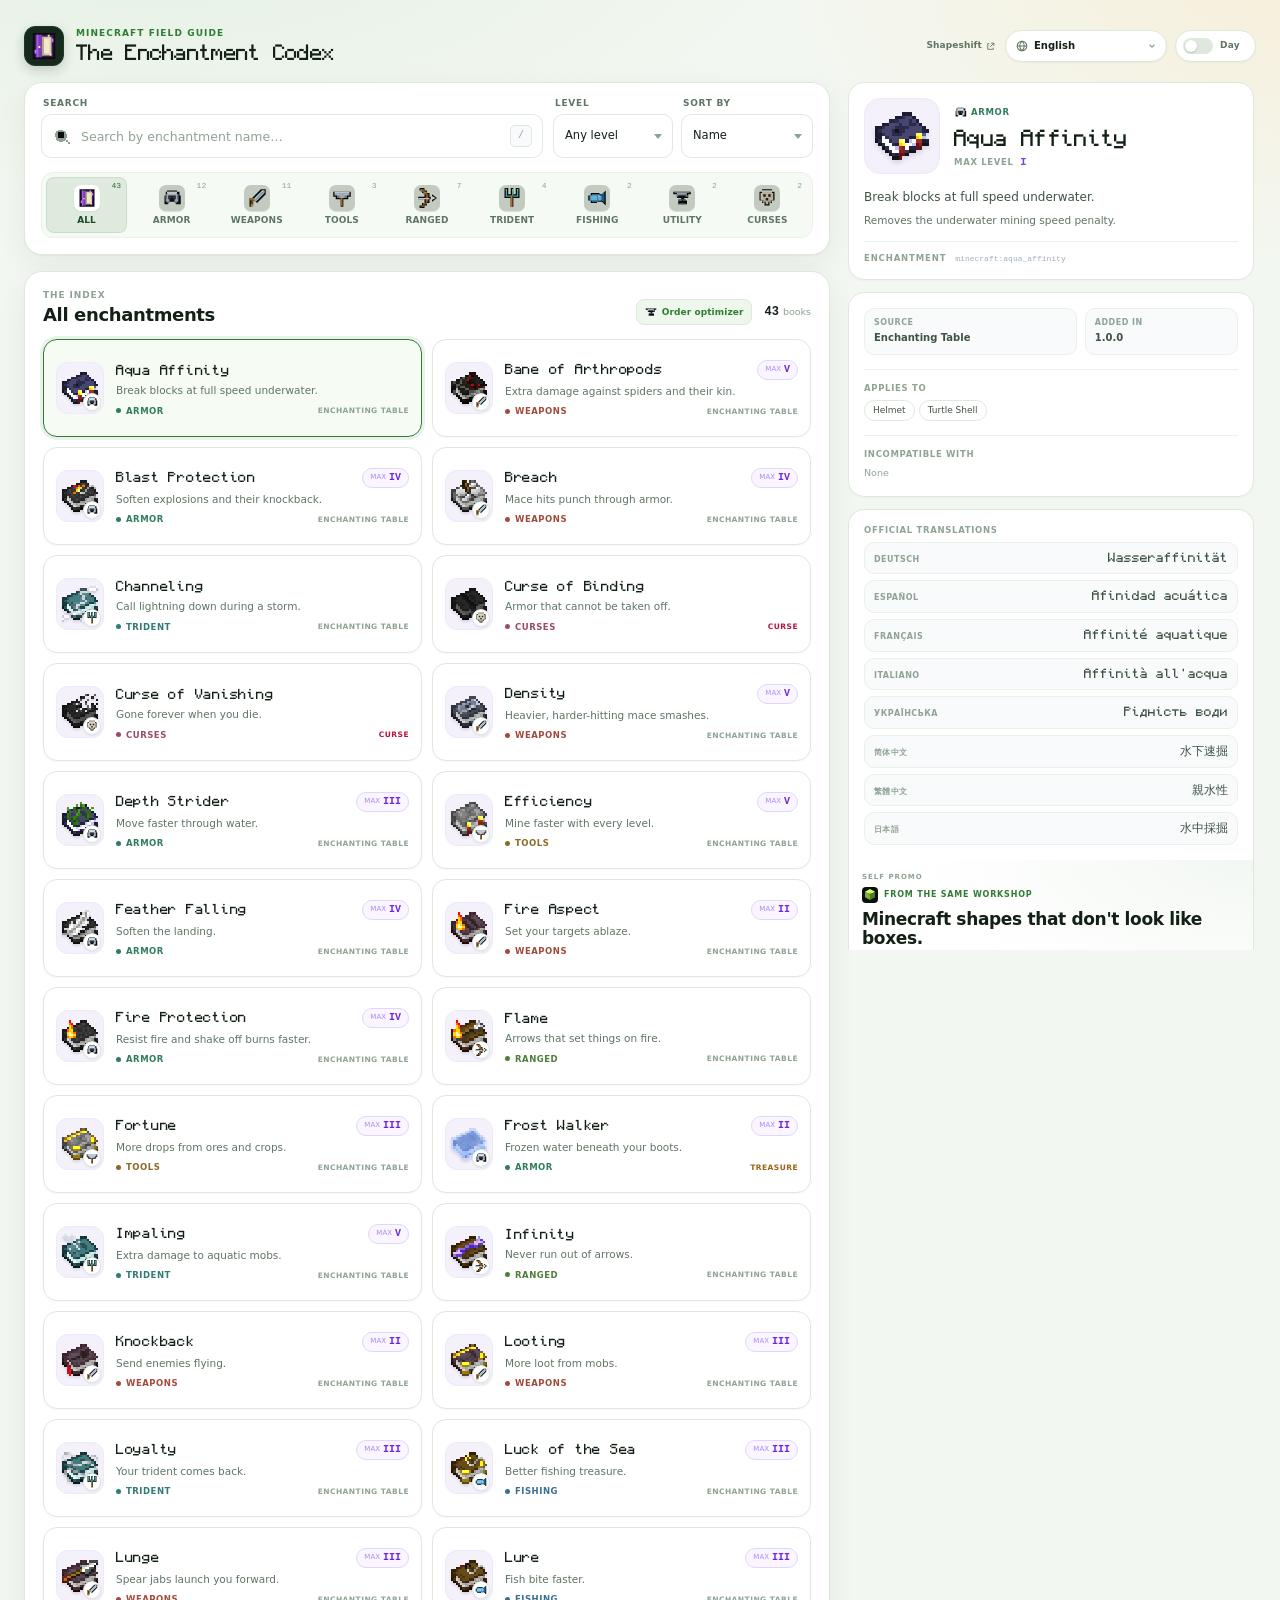
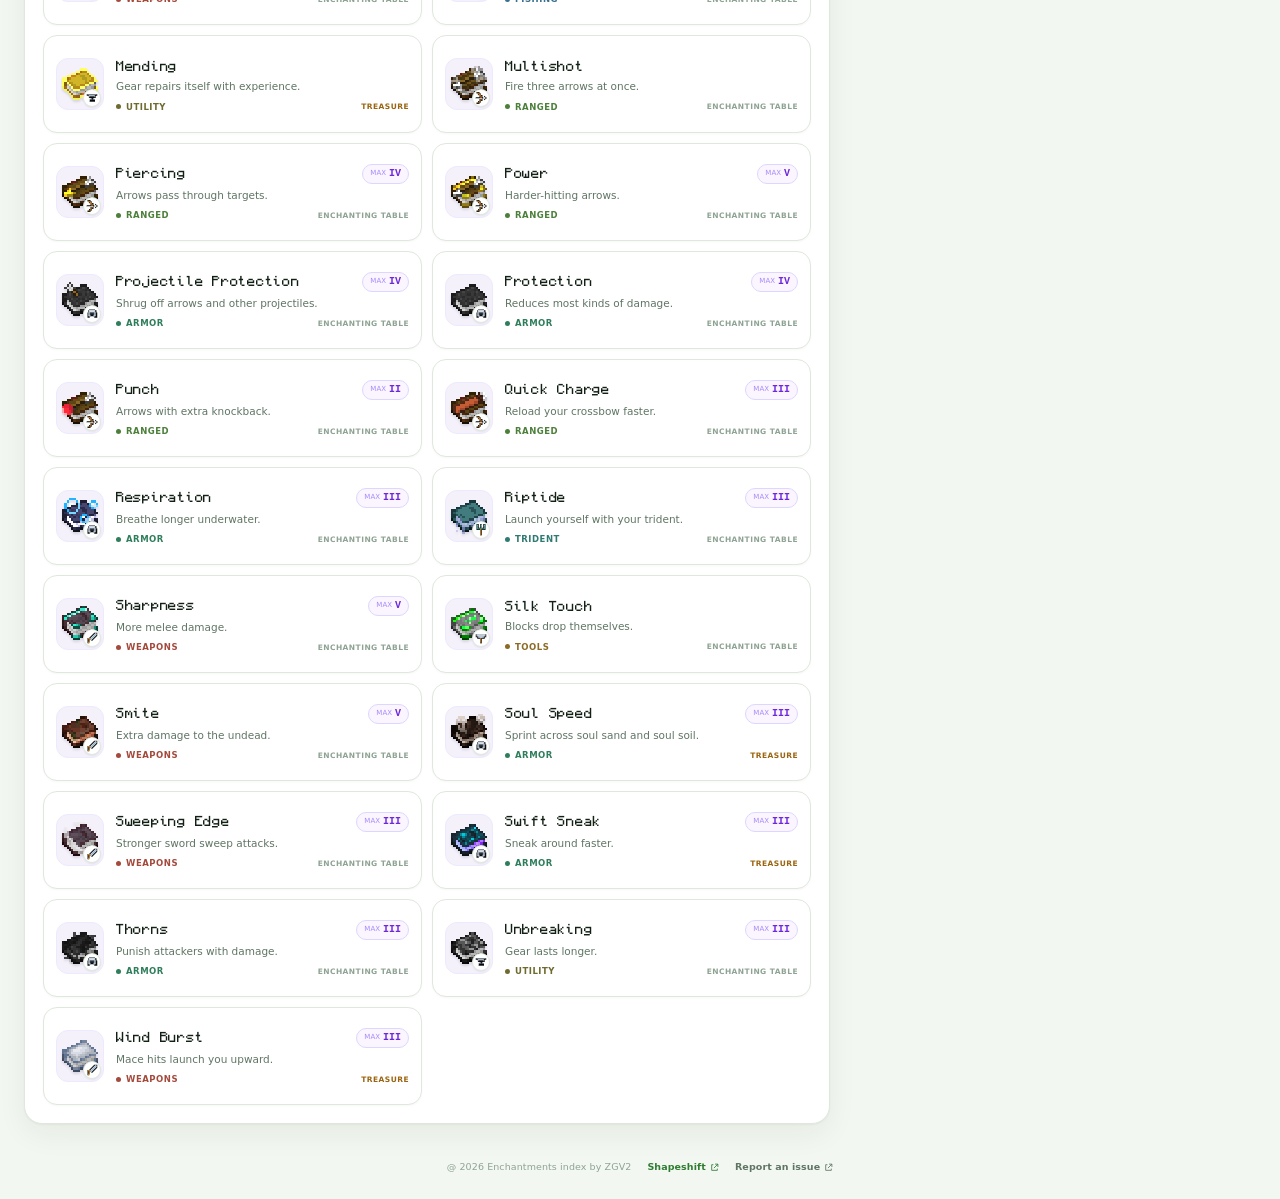
==== index.html @ 4469f8e4 "Add localized issue reporting link" ====
<!DOCTYPE html>
<html lang="en" data-locale="en">
<head>
<meta charset="utf-8">
<meta name="viewport" content="width=device-width, initial-scale=1">
<base href="/">
<meta name="theme-color" content="#f3f7f1">
<script>
  try {
    if (localStorage.getItem("enchantment-index-theme") === "night") {
      document.documentElement.dataset.theme = "night";
    }
  } catch (_) {}
</script>
<title>The Enchantment Codex — Minecraft Java 26.3 Enchantments</title>
<meta name="description" content="Search all 43 Minecraft Java 26.3 enchantments. Compare max levels, compatible items, conflicts, sources, official translations, and plan anvil order.">
<meta name="author" content="ZGV2">
<meta name="application-name" content="The Enchantment Codex">
<meta name="color-scheme" content="light dark">
<meta name="robots" content="index,follow,max-image-preview:large">
<link rel="canonical" href="https://enchantments.mc.zgv2.dev/">
<link rel="alternate" hreflang="en" href="https://enchantments.mc.zgv2.dev/">
<link rel="alternate" hreflang="de" href="https://enchantments.mc.zgv2.dev/de/">
<link rel="alternate" hreflang="fr" href="https://enchantments.mc.zgv2.dev/fr/">
<link rel="alternate" hreflang="it" href="https://enchantments.mc.zgv2.dev/it/">
<link rel="alternate" hreflang="es" href="https://enchantments.mc.zgv2.dev/es/">
<link rel="alternate" hreflang="uk" href="https://enchantments.mc.zgv2.dev/uk/">
<link rel="alternate" hreflang="zh-Hans" href="https://enchantments.mc.zgv2.dev/zh-hans/">
<link rel="alternate" hreflang="zh-Hant" href="https://enchantments.mc.zgv2.dev/zh-hant/">
<link rel="alternate" hreflang="ja" href="https://enchantments.mc.zgv2.dev/ja/">
<link rel="alternate" hreflang="x-default" href="https://enchantments.mc.zgv2.dev/">
<link rel="preload" href="assets/Monocraft.ttf" as="font" type="font/ttf" crossorigin>
<link rel="manifest" href="site.webmanifest">
<link rel="sitemap" type="application/xml" title="Sitemap" href="sitemap.xml">
<meta name="apple-mobile-web-app-title" content="The Enchantment Codex">
<meta property="og:type" content="website">
<meta property="og:site_name" content="The Enchantment Codex">
<meta property="og:url" content="https://enchantments.mc.zgv2.dev/">
<meta property="og:title" content="The Enchantment Codex">
<meta property="og:description" content="Search all 43 Minecraft Java 26.3 enchantments. Compare max levels, compatible items, conflicts, sources, official translations, and plan anvil order.">
<meta property="og:image" content="https://enchantments.mc.zgv2.dev/assets/og-image.png?v=3">
<meta property="og:image:secure_url" content="https://enchantments.mc.zgv2.dev/assets/og-image.png?v=3">
<meta property="og:image:type" content="image/png">
<meta property="og:image:width" content="1200">
<meta property="og:image:height" content="630">
<meta property="og:image:alt" content="The Enchantment Codex — Minecraft Java 26.3">
<meta property="og:locale" content="en_US">
<meta property="og:locale:alternate" content="de_DE">
<meta property="og:locale:alternate" content="fr_FR">
<meta property="og:locale:alternate" content="it_IT">
<meta property="og:locale:alternate" content="es_ES">
<meta property="og:locale:alternate" content="uk_UA">
<meta property="og:locale:alternate" content="zh_CN">
<meta property="og:locale:alternate" content="zh_TW">
<meta property="og:locale:alternate" content="ja_JP">
<meta name="twitter:card" content="summary_large_image">
<meta name="twitter:title" content="The Enchantment Codex">
<meta name="twitter:description" content="Search all 43 Minecraft Java 26.3 enchantments. Compare max levels, compatible items, conflicts, sources, official translations, and plan anvil order.">
<meta name="twitter:image" content="https://enchantments.mc.zgv2.dev/assets/og-image.png?v=3">
<meta name="twitter:image:alt" content="The Enchantment Codex — Minecraft Java 26.3">
<link rel="icon" type="image/svg+xml" href="assets/favicon.svg">
<link rel="icon" type="image/png" sizes="32x32" href="assets/favicon-32.png">
<link rel="icon" type="image/png" sizes="64x64" href="assets/favicon.png">
<link rel="apple-touch-icon" sizes="180x180" href="assets/favicon-180.png">
<script>
  window.va = window.va || function () { (window.vaq = window.vaq || []).push(arguments); };
</script>
<script defer src="/_vercel/insights/script.js"></script>
<style>
  @font-face {
    font-family: "Monocraft";
    src: url("assets/Monocraft.ttf") format("truetype");
    font-weight: 100 900;
    font-style: normal;
    font-display: swap;
  }

  :root {
    --ink: #ede9e1;
    --ink-dim: #b9b2c2;
    --muted: #8d8599;
    --muted-dark: #6c6477;
    --purple: #c28bff;
    --purple-bright: #e2c4ff;
    --purple-deep: #7d47b4;
    --purple-dark: #371d52;
    --gold: #f2cf7b;
    --green: #8ed36a;
    --red: #ff9a9a;
    --panel: #1b1820;
    --panel-raised: #25212b;
    --panel-slot: #121015;
    --line: #37313f;
    --line-dark: #09080b;
    --cat-armor: #82c8f4;
    --cat-weapons: #ff9b9b;
    --cat-tools: #f0c66c;
    --cat-ranged: #9bdd72;
    --cat-trident: #64dfd6;
    --cat-fishing: #78b8ff;
    --cat-utility: #d6a97b;
    --cat-curses: #f184a0;
  }

  * { box-sizing: border-box; }

  html {
    color-scheme: dark;
    scroll-behavior: smooth;
  }

  body {
    min-width: 320px;
    min-height: 100vh;
    margin: 0;
    color: var(--ink);
    background-color: #100e13;
    background-image:
      radial-gradient(ellipse 80% 45% at 50% -10%, rgba(126, 69, 188, .22), transparent 70%),
      linear-gradient(rgba(13, 11, 16, .25), rgba(9, 8, 12, .7)),
      url("data:image/svg+xml,%3Csvg xmlns='http://www.w3.org/2000/svg' width='96' height='96' viewBox='0 0 96 96'%3E%3Crect width='96' height='96' fill='%23151319'/%3E%3Cpath fill='%2319171e' d='M0 0h24v24H0zM48 24h24v24H48zM24 48h24v24H24zM72 72h24v24H72z'/%3E%3Cpath fill='%23110f14' d='M24 0h24v24H24zM72 24h24v24H72zM0 72h24v24H0zM48 48h24v24H48z'/%3E%3Cpath fill='%231c1922' d='M8 8h8v8H8zM40 32h8v8h-8zM56 56h8v8h-8zM80 16h8v8h-8zM16 80h8v8h-8zM64 8h8v8h-8z'/%3E%3Cpath fill='%23100e13' d='M32 16h4v4h-4zM52 68h4v4h-4zM84 40h4v4h-4zM4 44h4v4H4zM76 84h4v4h-4z'/%3E%3Cpath fill='%231f1c26' d='M32 8h4v4h-4zM60 40h4v4h-4zM20 60h4v4h-4zM72 4h4v4h-4zM40 84h4v4h-4z'/%3E%3C/svg%3E");
    background-attachment: fixed;
    font-family: "Monocraft", "Courier New", ui-monospace, monospace;
    font-size: 14px;
    line-height: 1.5;
    -webkit-font-smoothing: none;
    text-rendering: geometricPrecision;
  }

  body::before {
    content: "";
    position: fixed;
    inset: 0;
    z-index: 3;
    pointer-events: none;
    background: radial-gradient(ellipse at center, transparent 48%, rgba(3, 3, 5, .52) 100%);
  }

  ::selection {
    color: #160b20;
    background: var(--purple-bright);
  }

  button, input, select {
    font: inherit;
  }

  button {
    color: inherit;
  }

  button, select {
    cursor: pointer;
  }

  button:focus-visible,
  input:focus-visible,
  select:focus-visible {
    outline: 2px solid var(--purple-bright);
    outline-offset: 2px;
  }

  .sr-only {
    position: absolute;
    width: 1px;
    height: 1px;
    padding: 0;
    margin: -1px;
    overflow: hidden;
    clip: rect(0, 0, 0, 0);
    white-space: nowrap;
    border: 0;
  }

  .app-shell {
    position: relative;
    z-index: 1;
    width: min(1220px, calc(100% - 48px));
    margin: 28px auto 36px;
    border: 3px solid var(--line-dark);
    background: #19161d;
    box-shadow:
      inset 3px 3px 0 #3b3542,
      inset -3px -3px 0 #0c0a0e,
      0 0 0 1px #4a4352,
      0 28px 80px rgba(0, 0, 0, .65);
  }

  .topbar {
    position: relative;
    display: flex;
    align-items: center;
    justify-content: space-between;
    gap: 24px;
    min-height: 116px;
    padding: 22px 26px;
    overflow: hidden;
    border-bottom: 3px solid #08070a;
    background-image:
      linear-gradient(90deg, rgba(255, 221, 178, .045), transparent 38%),
      repeating-linear-gradient(90deg, transparent 0 122px, rgba(0, 0, 0, .22) 122px 125px),
      repeating-linear-gradient(0deg, transparent 0 23px, rgba(0, 0, 0, .24) 23px 25px),
      linear-gradient(180deg, #38291c 0%, #2c2117 55%, #241a11 100%);
    box-shadow: inset 0 2px 0 rgba(255, 225, 184, .08), inset 0 -14px 28px rgba(0, 0, 0, .2);
  }

  .topbar::before,
  .topbar::after {
    content: "";
    position: absolute;
    pointer-events: none;
  }

  .topbar::before {
    inset: 0;
    background-image:
      radial-gradient(circle, rgba(208, 172, 255, .55) 0 1px, transparent 1.5px),
      radial-gradient(circle, rgba(255, 255, 255, .22) 0 1px, transparent 1.5px);
    background-position: 0 0, 24px 18px;
    background-size: 78px 52px, 112px 74px;
    opacity: .45;
  }

  .topbar::after {
    right: -40px;
    bottom: -72px;
    width: 290px;
    height: 190px;
    border-radius: 50%;
    background: radial-gradient(circle, rgba(133, 69, 203, .34), transparent 66%);
  }

  .brand {
    position: relative;
    z-index: 1;
    display: flex;
    align-items: center;
    gap: 16px;
    min-width: 0;
  }

  .logo-block {
    flex: 0 0 auto;
    width: 52px;
    height: 52px;
    padding: 3px;
    border: 2px solid #0a0806;
    background: #171118;
    box-shadow: inset 2px 2px 0 #65513c, inset -2px -2px 0 #171009, 4px 4px 0 rgba(0, 0, 0, .42);
    image-rendering: pixelated;
  }

  .logo-block svg {
    display: block;
    width: 100%;
    height: 100%;
    image-rendering: pixelated;
  }

  .eyebrow {
    margin: 0;
    color: #d3adff;
    font-size: 10px;
    line-height: 1.2;
    letter-spacing: .14em;
    text-transform: uppercase;
    text-shadow: 1px 1px 0 #150f1c;
  }

  h1 {
    margin: 4px 0 0;
    color: #fff8e8;
    font-size: clamp(22px, 2.8vw, 33px);
    font-weight: 400;
    line-height: 1.1;
    letter-spacing: -.035em;
    text-shadow: 3px 3px 0 #120c07, 1px 1px 0 #120c07;
  }

  .header-side {
    position: relative;
    z-index: 1;
    display: flex;
    flex-direction: column;
    align-items: flex-end;
    gap: 7px;
    flex: 0 0 auto;
  }

  .edition-pill {
    display: inline-flex;
    align-items: center;
    gap: 7px;
    min-height: 28px;
    padding: 5px 9px;
    border: 2px solid #151019;
    color: #eee4d9;
    background: #211622;
    box-shadow: inset 2px 2px 0 #4b3455, inset -2px -2px 0 #0d0910;
    font-size: 9.5px;
    line-height: 1;
    letter-spacing: .08em;
    text-transform: uppercase;
  }

  .edition-pill .status-dot {
    width: 6px;
    height: 6px;
    background: var(--green);
    box-shadow: 0 0 6px rgba(142, 211, 106, .8);
  }

  .header-count {
    color: #b9a590;
    font-size: 9px;
    letter-spacing: .05em;
    text-transform: uppercase;
  }

  .header-count strong {
    color: var(--gold);
    font-size: 10px;
    font-weight: 400;
  }

  .controls {
    padding: 20px 24px 0;
  }

  .toolbar {
    display: flex;
    align-items: flex-end;
    gap: 10px;
  }

  .search-wrap {
    position: relative;
    flex: 1 1 auto;
    min-width: 0;
  }

  .search-field {
    display: flex;
    align-items: center;
    gap: 10px;
    height: 50px;
    padding: 0 10px 0 13px;
    border: 2px solid #0a090c;
    background: #0e0c11;
    box-shadow: inset 2px 2px 0 #050406, inset -2px -2px 0 #35303c;
    transition: border-color .12s ease, box-shadow .12s ease;
  }

  .search-field:focus-within {
    border-color: #a975dd;
    box-shadow: inset 2px 2px 0 #050406, 0 0 0 1px rgba(194, 139, 255, .3), 0 0 20px rgba(126, 69, 188, .12);
  }

  .search-icon {
    flex: 0 0 auto;
    width: 18px;
    height: 18px;
    color: #9a8ea8;
  }

  .search-field input {
    flex: 1 1 auto;
    min-width: 0;
    height: 100%;
    border: 0;
    outline: 0;
    background: transparent;
    color: var(--ink);
    font-size: 13px;
    line-height: 1;
    caret-color: var(--purple-bright);
  }

  .search-field input::placeholder {
    color: #81788c;
    opacity: 1;
  }

  .search-field input::-webkit-search-cancel-button,
  .search-field input::-webkit-search-decoration {
    -webkit-appearance: none;
    appearance: none;
  }

  .key-hint {
    display: inline-grid;
    place-items: center;
    flex: 0 0 auto;
    width: 22px;
    height: 22px;
    border: 1px solid #453d4e;
    background: #1c1821;
    color: #9e92a9;
    font-size: 11px;
    line-height: 1;
    box-shadow: 0 2px 0 #08070a;
  }

  .clear-search {
    display: grid;
    place-items: center;
    flex: 0 0 auto;
    width: 24px;
    height: 24px;
    padding: 0;
    border: 1px solid #4a3d56;
    background: #211927;
    color: #d8c6e6;
    font-size: 14px;
    line-height: 1;
  }

  .clear-search:hover {
    color: #fff;
    background: #4d2f64;
  }

  .clear-search[hidden] {
    display: none;
  }

  .select-group {
    display: flex;
    align-items: flex-end;
    gap: 8px;
    flex: 0 0 auto;
  }

  .select-wrap {
    position: relative;
    min-width: 124px;
  }

  .select-wrap.wide {
    min-width: 138px;
  }

  .select-label {
    display: block;
    margin: 0 0 5px 2px;
    color: #8f859b;
    font-size: 8.5px;
    line-height: 1;
    letter-spacing: .12em;
    text-transform: uppercase;
  }

  .select-control {
    position: relative;
  }

  .select-control select {
    appearance: none;
    width: 100%;
    height: 50px;
    padding: 0 30px 0 10px;
    border: 2px solid #0a090c;
    border-radius: 0;
    background: #211d27;
    box-shadow: inset 2px 2px 0 #3d3747, inset -2px -2px 0 #0e0b11;
    color: #e3dce9;
    font-size: 11.5px;
    line-height: 1;
    outline: 0;
  }

  .select-control select:hover {
    background: #292330;
  }

  .select-control::after {
    content: "";
    position: absolute;
    top: 50%;
    right: 11px;
    width: 0;
    height: 0;
    margin-top: -2px;
    border-left: 4px solid transparent;
    border-right: 4px solid transparent;
    border-top: 5px solid #b8aac5;
    pointer-events: none;
  }

  .category-bar {
    display: grid;
    grid-template-columns: repeat(9, minmax(0, 1fr));
    gap: 5px;
    margin: 14px 24px 0;
    padding: 5px;
    border: 2px solid #09080b;
    background: #0c0b0f;
    box-shadow: inset 2px 2px 0 #27222e, inset -2px -2px 0 #050406;
  }

  .cat-button {
    position: relative;
    display: flex;
    flex-direction: column;
    align-items: center;
    justify-content: center;
    gap: 5px;
    min-width: 0;
    min-height: 80px;
    padding: 8px 4px 7px;
    border: 2px solid #0a090c;
    background: #29252e;
    box-shadow: inset 2px 2px 0 #4b4453, inset -2px -2px 0 #141117;
    color: #b8afc1;
    text-align: center;
    transition: background .12s ease, color .12s ease, transform .12s ease;
  }

  .cat-button:hover {
    background: #332d3b;
    color: #f2eaf8;
  }

  .cat-button:active {
    transform: translateY(1px);
  }

  .cat-button .cat-icon {
    width: 27px;
    height: 27px;
    color: var(--cat-color, #c9c1d2);
    filter: drop-shadow(1px 2px 0 rgba(0, 0, 0, .5));
  }

  .cat-button .cat-name {
    max-width: 100%;
    overflow: hidden;
    font-size: 9px;
    line-height: 1.15;
    letter-spacing: .03em;
    text-overflow: ellipsis;
    text-transform: uppercase;
    white-space: nowrap;
  }

  .cat-button .cat-count {
    position: absolute;
    top: 3px;
    right: 4px;
    color: #857b90;
    font-size: 7.5px;
    line-height: 1;
  }

  .cat-button:hover .cat-count {
    color: #c4b9cf;
  }

  .cat-button[aria-pressed="true"] {
    border-color: #d2a8ff;
    background:
      linear-gradient(180deg, rgba(172, 105, 236, .42), rgba(91, 45, 133, .38)),
      #3b214f;
    box-shadow: inset 2px 2px 0 #a66ae3, inset -2px -2px 0 #281236, 0 0 14px rgba(150, 87, 214, .22);
    color: #fff8ff;
  }

  .cat-button[aria-pressed="true"] .cat-icon {
    color: #f3e6ff;
  }

  .cat-button[aria-pressed="true"] .cat-count {
    color: #e8d6f8;
  }

  .workspace {
    display: grid;
    grid-template-columns: minmax(0, 1fr) 390px;
    gap: 20px;
    align-items: start;
    padding: 20px 24px 24px;
  }

  .results-panel {
    min-width: 0;
  }

  .results-head {
    display: flex;
    align-items: flex-end;
    justify-content: space-between;
    gap: 16px;
    min-height: 41px;
    margin-bottom: 10px;
  }

  .results-kicker {
    margin: 0 0 2px;
    color: #8d809a;
    font-size: 8.5px;
    line-height: 1.2;
    letter-spacing: .14em;
    text-transform: uppercase;
  }

  .results-title {
    margin: 0;
    color: #ece5f2;
    font-size: 18px;
    font-weight: 400;
    line-height: 1.25;
    letter-spacing: -.02em;
    text-shadow: 2px 2px 0 #0b090d;
  }

  .results-tools {
    display: flex;
    align-items: center;
    gap: 10px;
    flex: 0 0 auto;
  }

  .text-button {
    padding: 2px 0;
    border: 0;
    border-bottom: 1px solid #7b608e;
    background: transparent;
    color: #c3a9d8;
    font-size: 9px;
    line-height: 1.3;
    letter-spacing: .03em;
    text-transform: uppercase;
  }

  .text-button:hover {
    color: #fff;
    border-color: #fff;
  }

  .text-button[hidden] {
    display: none;
  }

  .result-count {
    display: inline-flex;
    align-items: baseline;
    gap: 4px;
    color: #8c8397;
    font-size: 9px;
    line-height: 1.2;
    letter-spacing: .04em;
    text-transform: uppercase;
    white-space: nowrap;
  }

  .result-count strong {
    color: var(--gold);
    font-size: 13px;
    font-weight: 400;
  }

  .detail-body > .detail-card:last-child {
    border-bottom: 0;
    border-bottom-left-radius: 0;
    border-bottom-right-radius: 0;
    box-shadow: none;
  }

  .shapeshift-ad {
    display: block;
    margin: 0;
    padding: 13px;
    overflow: hidden;
    border: 1px solid var(--lab-line);
    border-top: 0;
    border-radius: 0 0 16px 16px;
    background:
      radial-gradient(520px 220px at 100% 0%, rgba(47, 125, 50, .06), transparent 65%),
      var(--lab-paper);
    color: var(--lab-ink);
    box-shadow: none;
  }

  .shapeshift-ad-copy {
    display: flex;
    flex-direction: column;
    align-items: flex-start;
    min-width: 0;
  }

  .shapeshift-ad-eyebrow {
    margin: 0 0 5px;
    color: var(--lab-faint);
    font-family: var(--lab-ui);
    font-size: 7px;
    font-weight: 600;
    line-height: 1.3;
    letter-spacing: .14em;
    text-transform: uppercase;
  }

  .shapeshift-ad-kicker {
    display: flex;
    align-items: center;
    gap: 6px;
    margin: 0 0 7px;
    color: var(--lab-blue);
    font-family: var(--lab-ui);
    font-size: 8px;
    font-weight: 700;
    line-height: 1.3;
    letter-spacing: .1em;
    text-transform: uppercase;
  }

  .shapeshift-ad-kicker img {
    display: block;
    width: 16px;
    height: 16px;
    flex: 0 0 16px;
  }

  .shapeshift-ad h3 {
    margin: 0 0 6px;
    color: var(--lab-ink);
    font-family: var(--lab-ui);
    font-size: 17px;
    font-weight: 750;
    line-height: 1.12;
    letter-spacing: -.02em;
  }

  .shapeshift-ad-body {
    max-width: 56ch;
    margin: 0 0 9px;
    color: var(--lab-muted);
    font-family: var(--lab-ui);
    font-size: 9.5px;
    line-height: 1.5;
  }

  .shapeshift-ad-chips {
    display: flex;
    flex-wrap: wrap;
    gap: 0;
    margin: 0 0 8px;
    color: var(--lab-faint);
    font-family: var(--lab-ui);
    font-size: 8px;
    line-height: 1.4;
  }

  .shapeshift-ad-chips span {
    white-space: nowrap;
  }

  .shapeshift-ad-chips span + span::before {
    content: "·";
    padding: 0 5px;
    color: var(--lab-line);
  }

  .shapeshift-ad-cta {
    display: inline-flex;
    align-items: center;
    gap: 5px;
    margin-top: 8px;
    padding: 3px 0;
    color: var(--lab-blue);
    font-family: var(--lab-ui);
    font-size: 9.5px;
    font-weight: 600;
    line-height: 1.3;
    text-decoration: none;
  }

  .shapeshift-ad-cta:hover {
    color: var(--lab-ink);
    text-decoration: underline;
    text-underline-offset: 2px;
  }

  .shapeshift-ad-cta svg {
    width: 10px;
    height: 10px;
  }

  .shapeshift-ad-cta:focus-visible {
    outline: 2px solid var(--lab-blue);
    outline-offset: 3px;
  }

  @media (max-width: 560px) {
    .shapeshift-ad {
      padding: 12px;
    }

    .shapeshift-ad h3 {
      font-size: 16px;
    }
  }

  .ench-grid {
    display: grid;
    grid-template-columns: repeat(2, minmax(0, 1fr));
    gap: 8px;
  }

  .ench-card {
    position: relative;
    display: flex;
    align-items: center;
    gap: 12px;
    width: 100%;
    min-height: 98px;
    padding: 12px;
    overflow: hidden;
    border: 2px solid #0a090c;
    background: #25212b;
    box-shadow: inset 2px 2px 0 #3e3748, inset -2px -2px 0 #121015, 0 3px 0 #08070a;
    color: inherit;
    text-align: left;
    transition: background-color .12s ease, border-color .12s ease, transform .12s ease;
  }

  .ench-card:hover {
    z-index: 1;
    border-color: #6f5a82;
    background: #2d2734;
    box-shadow: inset 2px 2px 0 #50465c, inset -2px -2px 0 #141117, 0 4px 0 #08070a, 0 8px 18px rgba(0, 0, 0, .22);
    transform: translateY(-1px);
  }

  .ench-card::after {
    content: "";
    position: absolute;
    inset: 0;
    pointer-events: none;
    background: linear-gradient(115deg, transparent 28%, rgba(219, 181, 255, .14) 44%, transparent 58%);
    background-size: 280% 100%;
    background-position: 120% 0;
    opacity: 0;
  }

  .ench-card:hover::after {
    opacity: 1;
    animation: glint 1.1s ease-out;
  }

  .ench-card.is-selected {
    border-color: #bd8aed;
    background:
      linear-gradient(90deg, rgba(122, 67, 164, .27), transparent 52%),
      #2a2332;
    box-shadow: inset 2px 2px 0 #6b5380, inset -2px -2px 0 #140e19, 0 0 0 1px rgba(189, 138, 237, .2), 0 0 18px rgba(137, 77, 199, .15);
  }

  .ench-card.is-selected::before {
    content: "";
    position: absolute;
    top: -2px;
    bottom: -2px;
    left: -2px;
    width: 4px;
    background: #ca9bff;
    box-shadow: 0 0 10px rgba(202, 155, 255, .8);
  }

  .ench-card.is-selected::after {
    opacity: .4;
  }

  @keyframes glint {
    from { background-position: 130% 0; }
    to { background-position: -60% 0; }
  }

  .book-wrap {
    position: relative;
    flex: 0 0 48px;
    width: 48px;
    height: 54px;
    align-self: center;
  }

  .book-icon {
    display: block;
    width: 44px;
    height: 44px;
    margin: 2px auto 0;
    filter: drop-shadow(2px 3px 0 rgba(0, 0, 0, .7));
    image-rendering: pixelated;
  }

  .cat-badge {
    position: absolute;
    right: -2px;
    bottom: 1px;
    display: grid;
    place-items: center;
    width: 19px;
    height: 19px;
    border: 2px solid #0a090c;
    background: #141117;
    box-shadow: inset 1px 1px 0 #332d3a;
    color: var(--cat-color, #cfc6d8);
  }

  .cat-badge svg {
    width: 13px;
    height: 13px;
  }

  .card-body {
    display: flex;
    flex-direction: column;
    gap: 4px;
    min-width: 0;
    width: 100%;
  }

  .card-head {
    display: flex;
    align-items: flex-start;
    justify-content: space-between;
    gap: 6px;
    min-width: 0;
  }

  .ench-name {
    min-width: 0;
    color: #f5f0f8;
    font-size: 13.5px;
    font-weight: 400;
    line-height: 1.35;
    letter-spacing: -.01em;
    text-shadow: 1px 1px 0 #0b090d;
  }

  .level-pill {
    display: inline-flex;
    align-items: center;
    gap: 3px;
    flex: 0 0 auto;
    padding: 2px 4px;
    border: 1px solid #5d4179;
    background: #1a1025;
    color: var(--purple-bright);
    font-size: 8px;
    line-height: 1.25;
    letter-spacing: .03em;
  }

  .level-pill span {
    color: #9e82b5;
    font-size: 7.5px;
  }

  .level-pill strong {
    color: var(--gold);
    font-size: 11px;
    font-weight: 400;
  }

  .card-summary {
    display: -webkit-box;
    overflow: hidden;
    color: #a9a1b3;
    font-size: 10px;
    line-height: 1.55;
    -webkit-box-orient: vertical;
    -webkit-line-clamp: 2;
  }

  .card-meta {
    display: flex;
    align-items: center;
    justify-content: space-between;
    gap: 5px;
    margin-top: 1px;
    min-width: 0;
  }

  .card-cat {
    display: inline-flex;
    align-items: center;
    gap: 4px;
    min-width: 0;
    overflow: hidden;
    color: var(--cat-color, #b8adc4);
    font-size: 8px;
    line-height: 1.2;
    letter-spacing: .08em;
    text-overflow: ellipsis;
    text-transform: uppercase;
    white-space: nowrap;
  }

  .card-cat::before {
    content: "";
    flex: 0 0 auto;
    width: 4px;
    height: 4px;
    background: currentColor;
  }

  .card-source {
    flex: 0 0 auto;
    color: #756b80;
    font-size: 7.5px;
    line-height: 1.2;
    letter-spacing: .08em;
    text-transform: uppercase;
  }

  .card-source.treasure {
    color: #c5a75e;
  }

  .card-source.curse {
    color: #d47f95;
  }

  .empty-state {
    grid-column: 1 / -1;
    display: flex;
    flex-direction: column;
    align-items: center;
    justify-content: center;
    gap: 10px;
    min-height: 330px;
    padding: 24px;
    border: 2px dashed #3a3343;
    background: rgba(18, 15, 22, .55);
    text-align: center;
  }

  .empty-book {
    width: 62px;
    height: 62px;
    opacity: .35;
    filter: grayscale(.7);
    image-rendering: pixelated;
  }

  .empty-state h3 {
    margin: 0;
    color: #ded4e7;
    font-size: 15px;
    font-weight: 400;
  }

  .empty-state p {
    max-width: 290px;
    margin: 0 0 4px;
    color: #8d8398;
    font-size: 9px;
    line-height: 1.6;
  }

  .minecraft-button {
    display: inline-flex;
    align-items: center;
    justify-content: center;
    min-height: 36px;
    padding: 0 14px;
    border: 2px solid #0a090c;
    background: #3b3345;
    box-shadow: inset 2px 2px 0 #655876, inset -2px -2px 0 #17121c, 0 3px 0 #08070a;
    color: #f0e7f7;
    font-size: 9px;
    line-height: 1;
    letter-spacing: .04em;
    text-transform: uppercase;
  }

  .minecraft-button:hover {
    background: #4a3e57;
  }

  .minecraft-button:active {
    transform: translateY(2px);
    box-shadow: inset 2px 2px 0 #655876, inset -2px -2px 0 #17121c, 0 1px 0 #08070a;
  }

  .detail-panel {
    position: sticky;
    top: 20px;
    align-self: start;
    max-height: calc(100vh - 40px);
    overflow-y: auto;
    border: 3px solid #09080b;
    background:
      radial-gradient(ellipse 90% 35% at 50% 0, rgba(128, 66, 190, .23), transparent 70%),
      linear-gradient(180deg, #1d1724, #17141b 55%);
    box-shadow: inset 2px 2px 0 #42364d, inset -2px -2px 0 #0a080d, 0 12px 34px rgba(0, 0, 0, .34);
    scrollbar-color: #554264 #16121a;
    scrollbar-width: thin;
  }

  .detail-panel::-webkit-scrollbar {
    width: 10px;
  }

  .detail-panel::-webkit-scrollbar-track {
    background: #121016;
  }

  .detail-panel::-webkit-scrollbar-thumb {
    border: 2px solid #121016;
    background: #4d3b5e;
  }

  .detail-topbar {
    display: flex;
    align-items: center;
    gap: 8px;
    min-height: 39px;
    padding: 8px 12px;
    border-bottom: 2px solid #0b090e;
    background: #120f16;
    box-shadow: inset 0 -1px 0 #2b2432;
  }

  .detail-kicker {
    flex: 0 0 auto;
    color: #ad8ac7;
    font-size: 8.5px;
    line-height: 1.2;
    letter-spacing: .12em;
    text-transform: uppercase;
  }

  .detail-id {
    min-width: 0;
    overflow: hidden;
    color: #6f637c;
    font-size: 8px;
    line-height: 1.2;
    text-overflow: ellipsis;
    white-space: nowrap;
  }

  .detail-close {
    display: none;
    place-items: center;
    flex: 0 0 auto;
    width: 26px;
    height: 26px;
    margin-left: auto;
    padding: 0;
    border: 2px solid #0a090c;
    background: #362b40;
    box-shadow: inset 1px 1px 0 #5c4a6b, inset -1px -1px 0 #120e16;
    color: #f0e7f7;
    font-size: 15px;
    line-height: 1;
  }

  .detail-body {
    padding: 16px;
  }

  .detail-hero {
    display: flex;
    align-items: center;
    gap: 14px;
    min-height: 84px;
  }

  .hero-book {
    position: relative;
    flex: 0 0 78px;
    width: 78px;
    height: 78px;
    display: grid;
    place-items: center;
  }

  .hero-book::before {
    content: "";
    position: absolute;
    inset: 7px;
    border-radius: 50%;
    background: rgba(140, 77, 205, .23);
    box-shadow: 0 0 26px 10px rgba(126, 69, 188, .16);
  }

  .hero-book-icon {
    position: relative;
    z-index: 1;
    width: 68px;
    height: 68px;
    filter: drop-shadow(3px 4px 0 rgba(0, 0, 0, .7));
    image-rendering: pixelated;
  }

  .spark {
    position: absolute;
    z-index: 2;
    width: 4px;
    height: 4px;
    background: #e8ccff;
    box-shadow: 0 0 7px 2px rgba(202, 155, 255, .7);
  }

  .spark.s1 { top: 9px; right: 7px; }
  .spark.s2 { bottom: 14px; left: 4px; width: 3px; height: 3px; }
  .spark.s3 { top: 24px; left: 0; width: 2px; height: 2px; background: #f8e9a1; }

  .hero-copy {
    min-width: 0;
  }

  .cat-chip {
    display: inline-flex;
    align-items: center;
    gap: 4px;
    margin-bottom: 5px;
    color: var(--cat-color, #c9b6d8);
    font-size: 8px;
    line-height: 1.2;
    letter-spacing: .9px;
    text-transform: uppercase;
  }

  .cat-chip svg {
    width: 12px;
    height: 12px;
  }

  .detail-name {
    margin: 0;
    color: #fbf7ff;
    font-size: 22px;
    font-weight: 400;
    line-height: 1.2;
    letter-spacing: -.02em;
    text-shadow: 2px 2px 0 #0d0911;
    overflow-wrap: anywhere;
  }

  .hero-level {
    margin: 6px 0 0;
    color: #9d8caa;
    font-size: 9px;
    line-height: 1.2;
    letter-spacing: .07em;
    text-transform: uppercase;
  }

  .hero-level strong {
    margin-left: 3px;
    color: var(--gold);
    font-size: 11px;
    font-weight: 400;
  }

  .detail-summary {
    margin: 12px 0 0;
    color: #e5dbea;
    font-size: 11.5px;
    line-height: 1.6;
  }

  .detail-description {
    margin: 6px 0 0;
    color: #a89eaf;
    font-size: 10px;
    line-height: 1.75;
  }

  .detail-stats {
    display: grid;
    grid-template-columns: minmax(0, 1fr) minmax(0, .72fr);
    gap: 6px;
    margin-top: 12px;
  }

  .stat {
    min-width: 0;
    padding: 8px;
    border: 1px solid #342c3d;
    background: #141019;
  }

  .stat span {
    display: block;
    margin-bottom: 3px;
    color: #7d7089;
    font-size: 7.5px;
    line-height: 1.2;
    letter-spacing: .08em;
    text-transform: uppercase;
  }

  .stat strong {
    display: block;
    color: #ded4e5;
    font-size: 9.5px;
    font-weight: 400;
    line-height: 1.45;
    overflow-wrap: anywhere;
  }

  .detail-section {
    margin-top: 14px;
    padding-top: 12px;
    border-top: 1px solid #2d2635;
  }

  .detail-section h3 {
    margin: 0 0 7px;
    color: #8c7d9a;
    font-size: 8px;
    font-weight: 400;
    line-height: 1.2;
    letter-spacing: .1em;
    text-transform: uppercase;
  }

  .tag-list {
    display: flex;
    flex-wrap: wrap;
    gap: 4px;
  }

  .tag {
    padding: 3px 5px;
    border: 1px solid #3f354a;
    background: #211a29;
    color: #c8bcd2;
    font-size: 8.5px;
    line-height: 1.4;
  }

  .tag.conflict {
    border-color: #57303a;
    background: #27171d;
    color: #e5a2ad;
  }

  .no-conflicts {
    color: #6c6276;
    font-size: 9px;
  }

  .translation-list {
    display: flex;
    flex-direction: column;
    gap: 4px;
  }

  .translation-row {
    display: flex;
    align-items: baseline;
    justify-content: space-between;
    gap: 10px;
    padding: 6px 8px;
    border: 1px solid #342c3d;
    background: #15111a;
  }

  .translation-lang {
    flex: 0 0 auto;
    color: #8e7d9c;
    font-family: "Monocraft", "PingFang SC", "Hiragino Sans GB", "Microsoft YaHei", "Noto Sans CJK SC", sans-serif;
    font-size: 7.5px;
    line-height: 1.35;
    letter-spacing: .05em;
    text-transform: uppercase;
  }

  .translation-value {
    min-width: 0;
    color: #f0e8f6;
    font-family: "Monocraft", "PingFang SC", "Hiragino Sans GB", "Microsoft YaHei", "Noto Sans CJK SC", sans-serif;
    font-size: 11px;
    line-height: 1.45;
    text-align: right;
    overflow-wrap: anywhere;
  }

  .detail-note {
    display: flex;
    align-items: flex-start;
    gap: 8px;
    margin-top: 14px;
    padding: 8px;
    border: 1px solid #4b3b20;
    background: #241b0f;
    color: #d9bd7c;
    font-size: 8.5px;
    line-height: 1.55;
  }

  .detail-note.curse {
    border-color: #522c35;
    background: #251418;
    color: #e2a0ad;
  }

  .note-mark {
    display: grid;
    place-items: center;
    flex: 0 0 auto;
    width: 16px;
    height: 16px;
    border: 1px solid currentColor;
    font-size: 8px;
    line-height: 1;
  }

  .detail-placeholder {
    display: flex;
    flex-direction: column;
    align-items: center;
    justify-content: center;
    gap: 10px;
    min-height: 390px;
    padding: 24px;
    text-align: center;
  }

  .detail-placeholder .empty-book {
    width: 70px;
    height: 70px;
    opacity: .22;
  }

  .detail-placeholder h2 {
    margin: 0;
    color: #cbbfd4;
    font-size: 14px;
    font-weight: 400;
  }

  .detail-placeholder p {
    max-width: 230px;
    margin: 0;
    color: #7d7188;
    font-size: 8px;
    line-height: 1.65;
  }

  .detail-backdrop {
    position: fixed;
    inset: 0;
    z-index: 40;
    background: rgba(4, 3, 6, .72);
    backdrop-filter: blur(2px);
  }

  .detail-backdrop[hidden] {
    display: none;
  }

  .footer {
    display: flex;
    align-items: center;
    justify-content: space-between;
    gap: 16px;
    padding: 12px 24px;
    border-top: 2px solid #09080b;
    background: #100e13;
    color: #736a7d;
    font-size: 8.5px;
    line-height: 1.4;
    letter-spacing: .02em;
  }

  .footer span {
    display: inline-flex;
    align-items: center;
    gap: 6px;
  }

  .footer kbd {
    display: inline-grid;
    place-items: center;
    min-width: 17px;
    height: 17px;
    padding: 0 4px;
    border: 1px solid #413948;
    background: #211b28;
    color: #a799b1;
    font: inherit;
  }

  .footer .foot-accent {
    color: #94859f;
  }

  .footer .foot-right {
    text-align: right;
  }

  @media (max-width: 1080px) {
    .app-shell {
      width: calc(100% - 28px);
    }

    .workspace {
      grid-template-columns: minmax(0, 1fr);
    }

    .ench-grid {
      grid-template-columns: repeat(3, minmax(0, 1fr));
    }

    .ench-card {
      flex-direction: column;
      align-items: flex-start;
      min-height: 172px;
      gap: 10px;
      padding: 13px;
    }

    .book-wrap {
      width: 48px;
      height: 46px;
    }

    .book-icon {
      width: 42px;
      height: 42px;
      margin: 0;
    }

    .cat-badge {
      right: -5px;
      bottom: 0;
    }

    .card-body {
      gap: 5px;
    }

    .card-summary {
      -webkit-line-clamp: 3;
    }

    .detail-panel {
      position: fixed;
      z-index: 50;
      left: 50%;
      right: auto;
      bottom: 14px;
      top: auto;
      width: min(620px, calc(100% - 28px));
      max-height: min(82vh, 720px);
      transform: translate(-50%, calc(100% + 24px));
      visibility: hidden;
      transition: transform .2s ease, visibility 0s linear .2s;
      box-shadow: inset 2px 2px 0 #42364d, inset -2px -2px 0 #0a080d, 0 20px 70px rgba(0, 0, 0, .7);
    }

    .detail-panel.is-open {
      transform: translate(-50%, 0);
      visibility: visible;
      transition: transform .2s ease, visibility 0s;
    }

    .detail-close {
      display: grid;
    }

    body.drawer-open {
      overflow: hidden;
    }
  }

  @media (max-width: 760px) {
    body {
      background-attachment: scroll;
    }

    .app-shell {
      width: calc(100% - 16px);
      margin: 8px auto 16px;
      box-shadow:
        inset 2px 2px 0 #3b3542,
        inset -2px -2px 0 #0c0a0e,
        0 0 0 1px #4a4352,
        0 16px 42px rgba(0, 0, 0, .55);
    }

    .topbar {
      min-height: 92px;
      padding: 16px;
      gap: 12px;
    }

    .logo-block {
      width: 42px;
      height: 42px;
    }

    .brand {
      gap: 11px;
    }

    .eyebrow {
      font-size: 8px;
    }

    h1 {
      margin-top: 3px;
      font-size: 22px;
    }

    .header-side {
      gap: 5px;
    }

    .edition-pill {
      min-height: 25px;
      padding: 4px 6px;
      font-size: 8px;
    }

    .header-count {
      font-size: 8px;
    }

    .controls {
      padding: 14px 12px 0;
    }

    .toolbar {
      flex-wrap: wrap;
      gap: 8px;
    }

    .search-wrap {
      flex-basis: 100%;
    }

    .search-field {
      height: 46px;
    }

    .search-field input {
      font-size: 12px;
    }

    .key-hint {
      display: none;
    }

    .select-group {
      width: 100%;
    }

    .select-wrap,
    .select-wrap.wide {
      flex: 1 1 0;
      min-width: 0;
    }

    .select-control select {
      height: 42px;
      font-size: 10px;
    }

    .select-label {
      font-size: 8px;
    }

    .category-bar {
      display: flex;
      margin: 11px 12px 0;
      padding: 4px;
      overflow-x: auto;
      scrollbar-width: none;
      scroll-snap-type: x proximity;
      -webkit-mask-image: linear-gradient(90deg, #000 0, #000 calc(100% - 22px), transparent 100%);
      mask-image: linear-gradient(90deg, #000 0, #000 calc(100% - 22px), transparent 100%);
    }

    .cat-button {
      scroll-snap-align: start;
    }

    .category-bar::-webkit-scrollbar {
      display: none;
    }

    .cat-button {
      flex: 0 0 70px;
      min-height: 66px;
      padding: 7px 3px 6px;
    }

    .cat-button .cat-icon {
      width: 23px;
      height: 23px;
    }

    .cat-button .cat-name {
      font-size: 8px;
    }

    .cat-button .cat-count {
      font-size: 7px;
    }

    .workspace {
      padding: 14px 12px 16px;
    }

    .results-head {
      min-height: 36px;
      margin-bottom: 8px;
      gap: 8px;
    }

    .results-title {
      font-size: 16px;
    }

    .results-kicker {
      font-size: 7.5px;
    }

    .result-count {
      font-size: 8px;
    }

    .result-count strong {
      font-size: 11.5px;
    }

    .text-button {
      font-size: 8px;
    }

    .ench-grid {
      grid-template-columns: repeat(2, minmax(0, 1fr));
      gap: 6px;
    }

    .ench-card {
      min-height: 164px;
      padding: 11px;
      gap: 8px;
    }

    .ench-name {
      font-size: 12px;
    }

    .level-pill {
      padding: 2px 3px;
    }

    .level-pill span {
      display: none;
    }

    .level-pill strong {
      font-size: 9px;
    }

    .card-summary {
      font-size: 9.5px;
      line-height: 1.55;
    }

    .card-cat,
    .card-source {
      font-size: 8px;
    }

    .footer {
      flex-direction: column;
      align-items: flex-start;
      gap: 5px;
      padding: 10px 12px;
      font-size: 7.5px;
    }

    .footer .foot-right {
      text-align: left;
    }

    .detail-panel {
      bottom: 8px;
      width: calc(100% - 16px);
      max-height: 86vh;
    }

    .detail-body {
      padding: 14px;
    }

    .hero-book {
      flex-basis: 68px;
      width: 68px;
      height: 68px;
    }

    .hero-book-icon {
      width: 60px;
      height: 60px;
    }

    .detail-name {
      font-size: 19px;
    }
  }

  @media (max-width: 560px) {
    .topbar {
      flex-wrap: wrap;
      align-items: flex-start;
      gap: 9px;
      padding: 14px;
    }

    .brand {
      width: 100%;
      gap: 10px;
    }

    .logo-block {
      width: 38px;
      height: 38px;
    }

    h1 {
      font-size: 21px;
    }

    .header-side {
      flex-direction: row;
      align-items: center;
      width: 100%;
      gap: 8px;
      padding-left: 48px;
    }

    .header-count {
      font-size: 8px;
    }

    .footer {
      font-size: 7.5px;
    }

    .ench-grid {
      grid-template-columns: 1fr;
    }

    .ench-card {
      flex-direction: row;
      min-height: 96px;
      align-items: center;
    }

    .book-wrap {
      flex: 0 0 48px;
      height: 54px;
    }

    .book-icon {
      width: 44px;
      height: 44px;
      margin-top: 2px;
    }

    .cat-badge {
      right: -2px;
      bottom: 1px;
    }

    .card-summary {
      -webkit-line-clamp: 2;
    }

    .ench-name {
      font-size: 13px;
    }

    .card-summary {
      font-size: 10px;
    }

    .card-cat,
    .card-source {
      font-size: 8px;
    }
  }

  .footer {
    justify-content: center;
    align-items: center;
    text-align: center;
  }

  .footer-credit {
    color: var(--lab-faint);
    font-family: var(--lab-ui);
    font-size: 9.5px;
    letter-spacing: .01em;
  }

  @media (prefers-reduced-motion: reduce) {
    html {
      scroll-behavior: auto;
    }

    *,
    *::before,
    *::after {
      animation-duration: .01ms !important;
      animation-iteration-count: 1 !important;
      transition-duration: .01ms !important;
    }
  }

  /* =========================================================
     Light field-lab theme
     ========================================================= */
  :root {
    --lab-bg: #f4f6f9;
    --lab-paper: #ffffff;
    --lab-ink: #0f172a;
    --lab-muted: #64748b;
    --lab-faint: #94a3b8;
    --lab-line: #e3e9f1;
    --lab-line-soft: #eef2f7;
    --lab-blue: #2563eb;
    --lab-blue-soft: #eff4ff;
    --lab-amber: #f59e0b;
    --lab-amber-deep: #b45309;
    --lab-purple: #7c3aed;
    --lab-purple-soft: #f5f3ff;
    --lab-shadow: 0 1px 2px rgba(15, 23, 42, .04), 0 10px 30px rgba(15, 23, 42, .06);
    --lab-ui: -apple-system, BlinkMacSystemFont, "SF Pro Text", "Segoe UI", system-ui, sans-serif;
    --lab-mono: ui-monospace, SFMono-Regular, "SF Mono", Menlo, Consolas, monospace;

    --ink: #0f172a;
    --ink-dim: #475569;
    --muted: #64748b;
    --muted-dark: #94a3b8;
    --purple: #7c3aed;
    --purple-bright: #6d28d9;
    --purple-deep: #6d28d9;
    --gold: #b45309;
    --green: #16a34a;
    --red: #be123c;
    --panel: #ffffff;
    --panel-raised: #ffffff;
    --panel-slot: #f8fafc;
    --line: #e3e9f1;
    --line-dark: #e3e9f1;
    --cat-armor: #1d4ed8;
    --cat-weapons: #dc2626;
    --cat-tools: #b45309;
    --cat-ranged: #15803d;
    --cat-trident: #0f766e;
    --cat-fishing: #0369a1;
    --cat-utility: #92400e;
    --cat-curses: #be123c;
  }

  html {
    color-scheme: light;
  }

  body {
    min-width: 320px;
    min-height: 100vh;
    margin: 0;
    color: var(--lab-ink);
    background-color: var(--lab-bg);
    background-image:
      radial-gradient(1100px 520px at 12% -12%, #e9eff9 0%, rgba(233, 239, 249, 0) 62%),
      radial-gradient(900px 520px at 102% -4%, #fdf2e2 0%, rgba(253, 242, 226, 0) 58%);
    background-attachment: fixed;
    font-family: var(--lab-ui);
    font-size: 14px;
    line-height: 1.5;
    -webkit-font-smoothing: antialiased;
    text-rendering: optimizeLegibility;
    scrollbar-color: #cbd5e1 var(--lab-bg);
  }

  body::before {
    display: none;
  }

  ::selection {
    color: #1e3a8a;
    background: #bfdbfe;
  }

  button,
  input,
  select {
    font-family: var(--lab-ui);
  }

  button:focus-visible,
  input:focus-visible,
  select:focus-visible {
    outline: 2px solid #93c5fd;
    outline-offset: 2px;
  }

  .app-shell {
    width: min(1440px, calc(100% - 40px));
    margin: 18px auto 0;
    border: 0;
    background: transparent;
    box-shadow: none;
  }

  /* ---------- top bar ---------- */
  .topbar {
    min-height: 0;
    padding: 8px 4px 16px;
    gap: 20px;
    overflow: visible;
    border: 0;
    background: none;
    box-shadow: none;
  }

  .topbar::before,
  .topbar::after {
    display: none;
  }

  .brand {
    gap: 12px;
  }

  .logo-block {
    width: 40px;
    height: 40px;
    padding: 4px;
    overflow: hidden;
    border: 1px solid #0f172a;
    border-radius: 11px;
    background: #0f172a;
    box-shadow: 0 4px 12px rgba(15, 23, 42, .18);
  }

  .logo-block svg {
    border-radius: 7px;
  }

  .eyebrow {
    color: var(--lab-blue);
    font-family: var(--lab-ui);
    font-size: 9px;
    font-weight: 650;
    letter-spacing: .12em;
    text-shadow: none;
  }

  h1 {
    margin: 3px 0 0;
    color: var(--lab-ink);
    font-family: "Monocraft", "PingFang SC", "Hiragino Sans GB", "Microsoft YaHei", "Noto Sans CJK SC", "Courier New", monospace;
    font-size: 20px;
    font-weight: 400;
    letter-spacing: -.035em;
    line-height: 1.15;
    text-shadow: none;
  }

  .header-side {
    flex-direction: row;
    align-items: center;
    gap: 12px;
  }

  .edition-pill {
    display: inline-flex;
    align-items: center;
    gap: 7px;
    min-height: 28px;
    padding: 5px 10px;
    border: 1px solid var(--lab-line);
    border-radius: 999px;
    background: #fff;
    box-shadow: 0 1px 2px rgba(15, 23, 42, .04);
    color: #475569;
    font-family: var(--lab-ui);
    font-size: 9px;
    font-weight: 650;
    line-height: 1;
    letter-spacing: .05em;
    text-transform: uppercase;
  }

  .edition-pill .status-dot {
    width: 6px;
    height: 6px;
    border-radius: 50%;
    background: #22c55e;
    box-shadow: 0 0 0 3px rgba(34, 197, 94, .12);
  }

  .header-count {
    color: var(--lab-faint);
    font-family: var(--lab-ui);
    font-size: 9.5px;
    font-weight: 500;
    letter-spacing: .02em;
    text-transform: none;
  }

  .header-count strong {
    color: var(--lab-ink);
    font-size: 11px;
    font-weight: 650;
  }

  /* ---------- workspace ---------- */
  .workspace {
    display: grid;
    grid-template-columns: minmax(0, 1fr) 408px;
    gap: 18px;
    align-items: start;
    padding: 0 4px 20px;
  }

  .left-column {
    display: flex;
    flex-direction: column;
    gap: 16px;
    min-width: 0;
  }

  /* ---------- filter deck ---------- */
  .controls {
    padding: 16px;
    border: 1px solid var(--lab-line);
    border-radius: 18px;
    background: var(--lab-paper);
    box-shadow: var(--lab-shadow);
  }

  .toolbar {
    align-items: flex-end;
    gap: 10px;
  }

  .select-label {
    margin: 0 0 6px 2px;
    color: var(--lab-muted);
    font-family: var(--lab-ui);
    font-size: 9px;
    font-weight: 650;
    line-height: 1;
    letter-spacing: .08em;
    text-transform: uppercase;
  }

  .search-field {
    height: 44px;
    padding: 0 10px 0 12px;
    gap: 9px;
    border: 1px solid var(--lab-line);
    border-radius: 10px;
    background: #fff;
    box-shadow: none;
    transition: border-color .12s ease, box-shadow .12s ease;
  }

  .search-field:focus-within {
    border-color: #93c5fd;
    box-shadow: 0 0 0 3px rgba(37, 99, 235, .10);
  }

  .search-icon {
    width: 16px;
    height: 16px;
    color: var(--lab-faint);
  }

  .search-field input {
    height: 100%;
    color: var(--lab-ink);
    font-family: var(--lab-ui);
    font-size: 12.5px;
    caret-color: var(--lab-blue);
  }

  .search-field input::placeholder {
    color: var(--lab-faint);
  }

  .key-hint {
    width: 22px;
    height: 22px;
    border: 1px solid var(--lab-line);
    border-radius: 5px;
    background: #f8fafc;
    box-shadow: none;
    color: var(--lab-faint);
    font-family: var(--lab-mono);
    font-size: 10px;
  }

  .clear-search {
    width: 22px;
    height: 22px;
    border: 1px solid var(--lab-line);
    border-radius: 6px;
    background: #fff;
    color: var(--lab-muted);
    font-size: 13px;
  }

  .clear-search:hover {
    border-color: #bfdbfe;
    background: var(--lab-blue-soft);
    color: var(--lab-blue);
  }

  .select-wrap {
    min-width: 120px;
  }

  .select-wrap.wide {
    min-width: 132px;
  }

  .select-control select {
    height: 44px;
    padding: 0 30px 0 11px;
    border: 1px solid var(--lab-line);
    border-radius: 10px;
    background: #fff;
    box-shadow: none;
    color: var(--lab-ink);
    font-family: var(--lab-ui);
    font-size: 11.5px;
    font-weight: 500;
  }

  .select-control select:hover {
    border-color: #cbd5e1;
    background: #fff;
  }

  .select-control::after {
    border-top-color: var(--lab-faint);
  }

  .category-bar {
    display: grid;
    grid-template-columns: repeat(9, minmax(0, 1fr));
    gap: 4px;
    margin: 14px 0 0;
    padding: 4px;
    overflow: visible;
    border: 1px solid var(--lab-line-soft);
    border-radius: 12px;
    background: #f8fafc;
    box-shadow: none;
    -webkit-mask-image: none;
    mask-image: none;
  }

  .cat-button {
    min-height: 56px;
    padding: 6px 3px 5px;
    gap: 4px;
    border: 1px solid transparent;
    border-radius: 8px;
    background: transparent;
    box-shadow: none;
    color: var(--lab-muted);
    transition: background .12s ease, border-color .12s ease, color .12s ease;
  }

  .cat-button:hover {
    border-color: var(--lab-line);
    background: #fff;
    color: var(--lab-ink);
    transform: none;
  }

  .cat-button .cat-icon {
    width: 20px;
    height: 20px;
    padding: 3px;
    box-sizing: content-box;
    border-radius: 7px;
    background: #e9eff7;
    filter: brightness(.82) saturate(1.15) drop-shadow(0 1px 0 rgba(15, 23, 42, .12));
  }

  .cat-button .cat-name {
    font-family: var(--lab-ui);
    font-size: 9px;
    font-weight: 600;
    line-height: 1.15;
    letter-spacing: .01em;
    text-transform: uppercase;
  }

  .cat-button .cat-count {
    top: 4px;
    right: 5px;
    color: var(--lab-faint);
    font-family: var(--lab-mono);
    font-size: 8px;
  }

  .cat-button[aria-pressed="true"] {
    border-color: rgba(15, 23, 42, .08);
    background: rgba(15, 23, 42, .12);
    box-shadow: none;
    color: var(--lab-ink);
  }

  .cat-button[aria-pressed="true"] .cat-name {
    font-weight: 700;
  }

  .cat-button[aria-pressed="true"] .cat-icon {
    background: #fff;
    color: var(--lab-ink);
    filter: none;
    box-shadow: 0 1px 2px rgba(15, 23, 42, .06);
  }

  .cat-button[aria-pressed="true"] .cat-count {
    color: #475569;
  }

  /* ---------- results ---------- */
  .results-panel {
    min-width: 0;
    padding: 18px;
    border: 1px solid var(--lab-line);
    border-radius: 18px;
    background: var(--lab-paper);
    box-shadow: var(--lab-shadow);
  }

  .results-head {
    min-height: 0;
    margin-bottom: 14px;
    gap: 12px;
  }

  .results-kicker {
    margin-bottom: 3px;
    color: var(--lab-faint);
    font-family: var(--lab-ui);
    font-size: 9px;
    font-weight: 700;
    letter-spacing: .1em;
    text-transform: uppercase;
  }

  .results-title {
    color: var(--lab-ink);
    font-family: var(--lab-ui);
    font-size: 18px;
    font-weight: 650;
    letter-spacing: -.02em;
    line-height: 1.2;
    text-shadow: none;
  }

  .results-tools {
    gap: 12px;
  }

  .text-button {
    padding: 0;
    border: 0;
    color: var(--lab-blue);
    font-family: var(--lab-ui);
    font-size: 10px;
    font-weight: 600;
    letter-spacing: 0;
    text-transform: none;
  }

  .text-button:hover {
    color: #1d4ed8;
    text-decoration: underline;
  }

  .result-count {
    color: var(--lab-faint);
    font-family: var(--lab-ui);
    font-size: 9.5px;
    font-weight: 500;
    letter-spacing: 0;
    text-transform: none;
  }

  .result-count strong {
    color: var(--lab-ink);
    font-family: var(--lab-mono);
    font-size: 12px;
    font-weight: 600;
  }

  .ench-grid {
    display: grid;
    grid-template-columns: repeat(auto-fill, minmax(250px, 1fr));
    gap: 10px;
  }

  .ench-card {
    flex-direction: row;
    align-items: center;
    min-height: 98px;
    padding: 12px;
    gap: 12px;
    border: 1px solid var(--lab-line);
    border-radius: 14px;
    background: #fff;
    box-shadow: 0 1px 2px rgba(15, 23, 42, .03);
    transition: border-color .12s ease, background .12s ease, box-shadow .12s ease, transform .12s ease;
  }

  .ench-card:hover {
    border-color: #bfdbfe;
    background: #f8fbff;
    box-shadow: 0 8px 20px rgba(15, 23, 42, .06);
    transform: translateY(-1px);
  }

  .ench-card.is-selected {
    border-color: var(--lab-blue);
    background: #f8fbff;
    box-shadow: 0 0 0 3px rgba(37, 99, 235, .08);
  }

  .ench-card::after,
  .ench-card.is-selected::before {
    display: none;
  }

  .book-wrap {
    display: grid;
    place-items: center;
    flex: 0 0 48px;
    width: 48px;
    height: 52px;
    border: 1px solid #ede9fe;
    border-radius: 12px;
    background: var(--lab-purple-soft);
  }

  .book-icon {
    width: 36px;
    height: 36px;
    margin: 0;
    filter: drop-shadow(0 2px 1px rgba(15, 23, 42, .12));
  }

  .enchant-icon {
    display: block;
    object-fit: contain;
    image-rendering: pixelated;
  }

  .cat-badge {
    right: 2px;
    bottom: 2px;
    width: 18px;
    height: 18px;
    border: 1px solid var(--lab-line);
    border-radius: 999px;
    background: #fff;
    box-shadow: 0 1px 2px rgba(15, 23, 42, .08);
  }

  .cat-badge svg {
    width: 12px;
    height: 12px;
  }

  .card-body {
    gap: 4px;
  }

  .card-head {
    gap: 7px;
  }

  .ench-name {
    color: var(--lab-ink);
    font-family: "Monocraft", "PingFang SC", "Hiragino Sans GB", "Microsoft YaHei", "Noto Sans CJK SC", "Courier New", monospace;
    font-size: 13px;
    font-weight: 400;
    line-height: 1.4;
    letter-spacing: -.02em;
    text-shadow: none;
  }

  .level-pill {
    gap: 3px;
    padding: 2px 7px;
    border: 1px solid #ddd6fe;
    border-radius: 999px;
    background: #faf5ff;
    color: #6d28d9;
    font-family: var(--lab-ui);
    font-size: 8px;
    line-height: 1.35;
    letter-spacing: 0;
  }

  .level-pill span {
    color: #a78bfa;
    font-size: 7px;
  }

  .level-pill strong {
    color: #6d28d9;
    font-family: var(--lab-mono);
    font-size: 10px;
    font-weight: 600;
  }

  .card-summary {
    color: var(--lab-muted);
    font-family: var(--lab-ui);
    font-size: 10.5px;
    line-height: 1.5;
    -webkit-line-clamp: 2;
  }

  .card-meta {
    margin-top: 3px;
    gap: 6px;
  }

  .card-cat {
    gap: 5px;
    color: var(--cat-color, var(--lab-muted));
    font-family: var(--lab-ui);
    font-size: 8.5px;
    font-weight: 650;
    letter-spacing: .06em;
  }

  .card-cat::before {
    width: 5px;
    height: 5px;
    border-radius: 50%;
    background: currentColor;
  }

  .card-source {
    color: var(--lab-faint);
    font-family: var(--lab-ui);
    font-size: 7.5px;
    font-weight: 600;
    letter-spacing: .06em;
  }

  .card-source.treasure {
    color: var(--lab-amber-deep);
  }

  .card-source.curse {
    color: #be123c;
  }

  .empty-state {
    min-height: 300px;
    border: 1px dashed #cbd5e1;
    border-radius: 14px;
    background: #f8fafc;
  }

  .empty-state h3 {
    color: var(--lab-ink);
    font-family: var(--lab-ui);
    font-size: 15px;
    font-weight: 650;
  }

  .empty-state p {
    color: var(--lab-muted);
    font-family: var(--lab-ui);
    font-size: 10px;
  }

  .empty-book {
    opacity: .4;
    filter: grayscale(.4);
  }

  .minecraft-button {
    min-height: 34px;
    padding: 0 12px;
    border: 1px solid var(--lab-line);
    border-radius: 8px;
    background: #fff;
    box-shadow: 0 1px 2px rgba(15, 23, 42, .04);
    color: #334155;
    font-family: var(--lab-ui);
    font-size: 10px;
    font-weight: 600;
    letter-spacing: 0;
    text-transform: none;
  }

  .minecraft-button:hover {
    border-color: #cbd5e1;
    background: #f8fafc;
  }

  .minecraft-button:active {
    transform: none;
    box-shadow: 0 1px 2px rgba(15, 23, 42, .04);
  }

  /* ---------- details ---------- */
  .detail-panel {
    position: sticky;
    top: 16px;
    align-self: start;
    max-height: calc(100vh - 32px);
    padding: 0 2px 12px 0;
    overflow-y: auto;
    border: 0;
    background: transparent;
    box-shadow: none;
    scrollbar-color: #cbd5e1 transparent;
    scrollbar-width: thin;
  }

  .detail-panel::-webkit-scrollbar {
    width: 6px;
  }

  .detail-panel::-webkit-scrollbar-track {
    background: transparent;
  }

  .detail-panel::-webkit-scrollbar-thumb {
    border: 2px solid transparent;
    border-radius: 99px;
    background: #cbd5e1;
    background-clip: content-box;
  }

  .detail-topbar {
    display: none;
    position: sticky;
    top: 0;
    z-index: 3;
    min-height: 0;
    padding: 2px 4px 10px;
    border: 0;
    background: rgba(244, 246, 249, .92);
    box-shadow: none;
    backdrop-filter: blur(8px);
  }

  .detail-kicker {
    color: var(--lab-faint);
    font-family: var(--lab-ui);
    font-size: 8.5px;
    font-weight: 700;
    letter-spacing: .1em;
  }

  .detail-id {
    color: #a3aebd;
    font-family: var(--lab-mono);
    font-size: 8px;
    letter-spacing: 0;
  }

  .detail-close {
    display: none;
    width: 28px;
    height: 28px;
    border: 1px solid var(--lab-line);
    border-radius: 8px;
    background: #fff;
    box-shadow: 0 1px 2px rgba(15, 23, 42, .04);
    color: var(--lab-muted);
    font-size: 15px;
  }

  .detail-body {
    display: flex;
    flex-direction: column;
    gap: 12px;
    padding: 0;
  }

  .detail-card {
    padding: 15px;
    border: 1px solid var(--lab-line);
    border-radius: 16px;
    background: #fff;
    box-shadow: 0 1px 2px rgba(15, 23, 42, .03);
  }

  .detail-hero {
    min-height: 0;
    gap: 14px;
  }

  .hero-book {
    display: grid;
    place-items: center;
    flex: 0 0 76px;
    width: 76px;
    height: 76px;
    border: 1px solid #ede9fe;
    border-radius: 16px;
    background: var(--lab-purple-soft);
  }

  .hero-book::before {
    display: none;
  }

  .hero-book-icon {
    width: 54px;
    height: 54px;
    filter: drop-shadow(0 3px 2px rgba(15, 23, 42, .12));
    object-fit: contain;
    image-rendering: pixelated;
  }

  .spark {
    display: none;
  }

  .cat-chip {
    margin-bottom: 4px;
    color: var(--cat-color, var(--lab-muted));
    font-family: var(--lab-ui);
    font-size: 8.5px;
    font-weight: 700;
    letter-spacing: .08em;
  }

  .cat-chip svg {
    width: 13px;
    height: 13px;
  }

  .detail-name {
    color: var(--lab-ink);
    font-family: "Monocraft", "Courier New", monospace;
    font-size: 21px;
    line-height: 1.25;
    letter-spacing: -.03em;
    text-shadow: none;
  }

  .hero-level {
    margin: 5px 0 0;
    color: var(--lab-faint);
    font-family: var(--lab-ui);
    font-size: 8.5px;
    font-weight: 650;
    letter-spacing: .08em;
  }

  .hero-level strong {
    color: var(--lab-purple);
    font-family: var(--lab-mono);
    font-size: 10.5px;
    font-weight: 600;
  }

  .detail-summary {
    margin: 14px 0 0;
    color: #334155;
    font-family: var(--lab-ui);
    font-size: 12px;
    line-height: 1.55;
  }

  .detail-meta-line {
    display: flex;
    align-items: baseline;
    flex-wrap: wrap;
    gap: 9px;
    margin-top: 12px;
    padding-top: 11px;
    border-top: 1px solid var(--lab-line-soft);
  }

  .detail-description {
    margin: 5px 0 0;
    color: var(--lab-muted);
    font-family: var(--lab-ui);
    font-size: 10.5px;
    line-height: 1.7;
  }

  .detail-stats {
    gap: 8px;
    margin-top: 0;
  }

  .stat {
    padding: 9px;
    border: 1px solid var(--lab-line-soft);
    border-radius: 10px;
    background: #f8fafc;
  }

  .stat span {
    color: var(--lab-faint);
    font-family: var(--lab-ui);
    font-size: 8px;
    font-weight: 600;
    letter-spacing: .06em;
  }

  .stat strong {
    color: #334155;
    font-family: var(--lab-ui);
    font-size: 10px;
    font-weight: 600;
  }

  .detail-section {
    margin-top: 14px;
    padding-top: 13px;
    border-top: 1px solid var(--lab-line-soft);
  }

  .detail-section h3 {
    color: var(--lab-faint);
    font-family: var(--lab-ui);
    font-size: 8.5px;
    font-weight: 700;
    letter-spacing: .08em;
  }

  .tag {
    padding: 4px 8px;
    border: 1px solid var(--lab-line);
    border-radius: 999px;
    background: #fff;
    color: #475569;
    font-family: var(--lab-ui);
    font-size: 9px;
    line-height: 1.2;
  }

  .tag.conflict {
    border-color: #fecdd3;
    background: #fff1f2;
    color: #be123c;
  }

  .no-conflicts {
    color: var(--lab-faint);
    font-family: var(--lab-ui);
    font-size: 9.5px;
  }

  .detail-extra-card .detail-section:first-child {
    margin-top: 0;
    padding-top: 0;
    border-top: 0;
  }

  .translation-list {
    gap: 6px;
  }

  .translation-row {
    padding: 7px 9px;
    border: 1px solid var(--lab-line-soft);
    border-radius: 10px;
    background: #f8fafc;
  }

  .translation-lang {
    color: var(--lab-faint);
    font-family: var(--lab-ui);
    font-size: 8px;
    font-weight: 600;
    letter-spacing: .06em;
  }

  .translation-value {
    color: #334155;
    font-family: "Monocraft", var(--lab-ui), "PingFang SC", "Hiragino Sans GB", "Microsoft YaHei", "Noto Sans CJK SC", sans-serif;
    font-size: 11.5px;
    font-weight: 500;
    line-height: 1.45;
  }

  .detail-note {
    gap: 8px;
    margin-top: 14px;
    padding: 10px;
    border: 1px solid #fde68a;
    border-radius: 10px;
    background: #fffbeb;
    color: #92400e;
    font-family: var(--lab-ui);
    font-size: 9.5px;
    line-height: 1.55;
  }

  .detail-note.curse {
    border-color: #fecdd3;
    background: #fff1f2;
    color: #be123c;
  }

  .note-mark {
    width: 18px;
    height: 18px;
    border: 1px solid currentColor;
    border-radius: 4px;
    font-family: var(--lab-mono);
    font-size: 8px;
  }

  .detail-placeholder {
    min-height: 390px;
    padding: 24px;
    border: 1px solid var(--lab-line);
    border-radius: 16px;
    background: #fff;
    box-shadow: 0 1px 2px rgba(15, 23, 42, .03);
  }

  .detail-placeholder h2 {
    color: #334155;
    font-family: var(--lab-ui);
    font-size: 15px;
    font-weight: 650;
  }

  .detail-placeholder p {
    color: var(--lab-faint);
    font-family: var(--lab-ui);
    font-size: 9.5px;
  }

  .detail-backdrop {
    background: rgba(15, 23, 42, .32);
    backdrop-filter: blur(3px);
  }

  /* ---------- footer ---------- */
  .footer {
    gap: 16px;
    padding: 16px 4px 24px;
    border: 0;
    background: transparent;
    color: var(--lab-faint);
    font-family: var(--lab-ui);
    font-size: 9.5px;
    line-height: 1.5;
    letter-spacing: 0;
  }

  .footer kbd {
    min-width: 18px;
    height: 18px;
    border: 1px solid var(--lab-line);
    border-bottom-width: 2px;
    border-radius: 5px;
    background: #fff;
    box-shadow: none;
    color: #475569;
    font-family: var(--lab-mono);
  }

  .footer .foot-accent {
    color: #a3aebd;
  }

  @media (max-width: 1080px) {
    .app-shell {
      width: calc(100% - 28px);
    }

    .workspace {
      grid-template-columns: minmax(0, 1fr);
    }

    .detail-panel {
      position: fixed;
      z-index: 50;
      top: auto;
      right: auto;
      bottom: 14px;
      left: 50%;
      width: min(620px, calc(100% - 28px));
      max-height: min(82vh, 720px);
      padding: 10px;
      border: 1px solid var(--lab-line);
      border-radius: 18px;
      background: var(--lab-bg);
      box-shadow: 0 24px 70px rgba(15, 23, 42, .24);
      transform: translate(-50%, calc(100% + 24px));
      visibility: hidden;
      transition: transform .2s ease, visibility 0s linear .2s;
    }

    .detail-panel.is-open {
      transform: translate(-50%, 0);
      visibility: visible;
      transition: transform .2s ease, visibility 0s;
    }

    .detail-topbar {
      display: flex;
      align-items: center;
      justify-content: flex-end;
      top: 0;
      padding: 4px 4px 10px;
      background: rgba(244, 246, 249, .95);
    }

    .detail-close {
      display: grid;
    }

    .detail-body {
      gap: 10px;
    }

    body.drawer-open {
      overflow: hidden;
    }
  }

  @media (max-width: 760px) {
    .app-shell {
      width: calc(100% - 16px);
      margin: 8px auto 0;
    }

    .topbar {
      padding: 8px 4px 14px;
      gap: 12px;
    }

    .logo-block {
      width: 36px;
      height: 36px;
    }

    h1 {
      font-size: 19px;
    }

    .header-side {
      gap: 8px;
    }

    .header-count {
      font-size: 8.5px;
    }

    .workspace {
      gap: 12px;
      padding: 0 0 16px;
    }

    .left-column {
      gap: 12px;
    }

    .controls {
      padding: 12px;
      border-radius: 16px;
    }

    .toolbar {
      flex-wrap: wrap;
      gap: 8px;
    }

    .search-wrap {
      flex-basis: 100%;
    }

    .select-group {
      width: 100%;
      gap: 8px;
    }

    .select-wrap,
    .select-wrap.wide {
      flex: 1 1 0;
      min-width: 0;
    }

    .select-control select {
      height: 42px;
    }

    .key-hint {
      display: none;
    }

    .category-bar {
      display: flex;
      margin: 12px 0 0;
      overflow-x: auto;
      scrollbar-width: none;
      scroll-snap-type: x proximity;
      -webkit-mask-image: linear-gradient(90deg, #000 0, #000 calc(100% - 22px), transparent 100%);
      mask-image: linear-gradient(90deg, #000 0, #000 calc(100% - 22px), transparent 100%);
    }

    .category-bar::-webkit-scrollbar {
      display: none;
    }

    .cat-button {
      flex: 0 0 78px;
      min-height: 54px;
      scroll-snap-align: start;
    }

    .cat-button .cat-name {
      font-size: 8.5px;
    }

    .results-panel {
      padding: 14px;
      border-radius: 16px;
    }

    .results-title {
      font-size: 17px;
    }

    .detail-panel {
      bottom: 8px;
      width: calc(100% - 16px);
      max-height: 86vh;
      border-radius: 16px;
    }

    .footer {
      flex-direction: column;
      align-items: flex-start;
      gap: 6px;
      padding: 12px 4px 18px;
    }

    .footer .foot-right {
      text-align: left;
    }
  }

  @media (max-width: 560px) {
    .topbar {
      flex-wrap: wrap;
      align-items: flex-start;
      gap: 8px;
      padding: 10px 4px 14px;
    }

    .brand {
      width: 100%;
      gap: 10px;
    }

    .header-side {
      flex-direction: row;
      align-items: center;
      width: 100%;
      gap: 8px;
      padding-left: 46px;
    }

    .header-count {
      margin-left: auto;
    }

    .ench-grid {
      grid-template-columns: 1fr;
    }

    .ench-card {
      min-height: 94px;
    }

    .detail-name {
      font-size: 19px;
    }

    .hero-book {
      flex-basis: 68px;
      width: 68px;
      height: 68px;
    }

    .hero-book-icon {
      width: 48px;
      height: 48px;
    }
  }
  @media (max-width: 760px) {
    .footer {
      align-items: center;
      text-align: center;
    }
  }

  /* ---------- header controls ---------- */
  .header-controls {
    display: flex;
    align-items: center;
    gap: 8px;
  }

  .header-shapeshift {
    display: inline-flex;
    align-items: center;
    gap: 4px;
    padding: 0 2px;
    color: var(--lab-muted);
    font-family: var(--lab-ui);
    font-size: 9px;
    font-weight: 600;
    letter-spacing: .01em;
    text-decoration: none;
    white-space: nowrap;
  }

  .header-shapeshift:hover {
    color: var(--lab-blue);
    text-decoration: underline;
    text-underline-offset: 2px;
  }

  .header-shapeshift svg {
    width: 9px;
    height: 9px;
    flex: 0 0 auto;
  }

  .header-shapeshift:focus-visible,
  .footer-shapeshift:focus-visible {
    outline: 2px solid var(--lab-blue);
    outline-offset: 2px;
    border-radius: 3px;
  }

  @media (max-width: 1080px) {
    .header-shapeshift {
      display: none;
    }
  }

  .footer {
    flex-wrap: wrap;
  }

  .footer-report {
    display: inline-flex;
    align-items: center;
    gap: 4px;
    color: var(--lab-muted);
    font-family: var(--lab-ui);
    font-size: 9.5px;
    font-weight: 600;
    letter-spacing: .01em;
    text-decoration: none;
    white-space: nowrap;
  }

  .footer-report:hover {
    color: var(--lab-blue);
    text-decoration: underline;
    text-underline-offset: 2px;
  }

  .footer-report svg {
    width: 9px;
    height: 9px;
    flex: 0 0 auto;
  }

  .footer-report:focus-visible {
    outline: 2px solid var(--lab-blue);
    outline-offset: 2px;
    border-radius: 3px;
  }

  .footer-shapeshift {
    display: inline-flex;
    align-items: center;
    gap: 4px;
    color: var(--lab-blue);
    font-family: var(--lab-ui);
    font-size: 9.5px;
    font-weight: 600;
    letter-spacing: .01em;
    text-decoration: none;
    white-space: nowrap;
  }

  .footer-shapeshift:hover {
    text-decoration: underline;
    text-underline-offset: 2px;
  }

  .footer-shapeshift svg {
    width: 9px;
    height: 9px;
    flex: 0 0 auto;
  }

  .lang-switch {
    display: inline-flex;
    align-items: center;
    gap: 2px;
    padding: 3px;
    border: 1px solid var(--lab-line);
    border-radius: 999px;
    background: var(--lab-paper);
    box-shadow: 0 1px 2px rgba(15, 23, 42, .04);
  }

  .lang-switch button {
    display: grid;
    place-items: center;
    min-width: 28px;
    height: 24px;
    padding: 0 6px;
    border: 0;
    border-radius: 999px;
    background: transparent;
    color: var(--lab-muted);
    font-family: var(--lab-ui);
    font-size: 9.5px;
    font-weight: 650;
    line-height: 1;
    letter-spacing: .02em;
    cursor: pointer;
    transition: background .12s ease, color .12s ease;
  }

  .lang-switch button:hover {
    background: #f1f5f9;
    color: var(--lab-ink);
  }

  .lang-switch button[aria-pressed="true"] {
    background: rgba(15, 23, 42, .12);
    color: var(--lab-ink);
  }

  .theme-toggle {
    display: inline-flex;
    align-items: center;
    gap: 7px;
    height: 32px;
    padding: 0 9px 0 7px;
    border: 1px solid var(--lab-line);
    border-radius: 999px;
    background: var(--lab-paper);
    box-shadow: 0 1px 2px rgba(15, 23, 42, .04);
    color: var(--lab-muted);
    font-family: var(--lab-ui);
    font-size: 9px;
    font-weight: 650;
    letter-spacing: .03em;
    cursor: pointer;
    transition: border-color .12s ease, color .12s ease;
  }

  .theme-toggle:hover {
    border-color: #cbd5e1;
    color: var(--lab-ink);
  }

  .theme-toggle-track {
    position: relative;
    display: block;
    flex: 0 0 auto;
    width: 30px;
    height: 16px;
    border-radius: 999px;
    background: #e2e8f0;
    transition: background .2s ease;
  }

  .theme-toggle-thumb {
    position: absolute;
    top: 2px;
    left: 2px;
    width: 12px;
    height: 12px;
    border-radius: 50%;
    background: #fff;
    box-shadow: 0 1px 2px rgba(15, 23, 42, .2);
    transition: transform .2s ease, background .2s ease;
  }

  .theme-toggle[aria-checked="true"] .theme-toggle-track {
    background: #1e293b;
  }

  .theme-toggle[aria-checked="true"] .theme-toggle-thumb {
    transform: translateX(14px);
    background: #93c5fd;
  }

  .theme-toggle-label {
    min-width: 26px;
    text-align: left;
  }

  /* ---------- night theme ---------- */
  html[data-theme="night"] {
    color-scheme: dark;
    --lab-bg: #080d17;
    --lab-paper: #111827;
    --lab-ink: #e6edf7;
    --lab-muted: #94a3b8;
    --lab-faint: #7c8ba1;
    --lab-line: #253247;
    --lab-line-soft: #1b2638;
    --lab-blue: #7db4ff;
    --lab-blue-soft: #16233d;
    --lab-amber: #fbbf24;
    --lab-amber-deep: #fcd34d;
    --lab-purple: #b49cff;
    --lab-purple-soft: #261d46;
    --lab-shadow: 0 1px 2px rgba(0, 0, 0, .25), 0 16px 40px rgba(0, 0, 0, .26);

    --ink: #e6edf7;
    --ink-dim: #cbd5e1;
    --muted: #94a3b8;
    --muted-dark: #64748b;
    --purple: #b49cff;
    --purple-bright: #8b5cf6;
    --gold: #fbbf24;
    --green: #4ade80;
    --red: #fda4af;
    --panel: #111827;
    --panel-raised: #111827;
    --panel-slot: #0b1220;
    --line: #253247;
    --line-dark: #253247;
    --cat-armor: #7db4ff;
    --cat-weapons: #fca5a5;
    --cat-tools: #fcd34d;
    --cat-ranged: #86efac;
    --cat-trident: #5eead4;
    --cat-fishing: #7dd3fc;
    --cat-utility: #fbbf24;
    --cat-curses: #fda4af;
  }

  html[data-theme="night"] body {
    background-color: #080d17;
    background-image:
      radial-gradient(1100px 520px at 12% -12%, rgba(37, 99, 235, .16), transparent 62%),
      radial-gradient(900px 520px at 102% -4%, rgba(245, 158, 11, .08), transparent 58%);
  }

  html[data-theme="night"] .logo-block {
    border-color: #334155;
    background: #0b1220;
  }

  html[data-theme="night"] .lang-switch,
  html[data-theme="night"] .theme-toggle {
    border-color: var(--lab-line);
    background: var(--lab-paper);
    box-shadow: 0 1px 2px rgba(0, 0, 0, .18);
  }

  html[data-theme="night"] .lang-switch button:hover {
    background: #1e293b;
    color: var(--lab-ink);
  }

  html[data-theme="night"] .lang-switch button[aria-pressed="true"] {
    background: rgba(255, 255, 255, .12);
    color: var(--lab-ink);
  }

  html[data-theme="night"] .theme-toggle:hover {
    border-color: #334155;
    color: var(--lab-ink);
  }

  html[data-theme="night"] .theme-toggle-track {
    background: #334155;
  }

  html[data-theme="night"] .theme-toggle[aria-checked="true"] .theme-toggle-track {
    background: #1d4ed8;
  }

  html[data-theme="night"] .theme-toggle-thumb {
    background: #f8fafc;
  }

  html[data-theme="night"] .search-field,
  html[data-theme="night"] .select-control select,
  html[data-theme="night"] .key-hint,
  html[data-theme="night"] .clear-search,
  html[data-theme="night"] .minecraft-button {
    border-color: var(--lab-line);
    background: #0f172a;
    color: var(--lab-ink);
    box-shadow: none;
  }

  html[data-theme="night"] .search-field:focus-within {
    border-color: #3b82f6;
    box-shadow: 0 0 0 3px rgba(59, 130, 246, .16);
  }

  html[data-theme="night"] .search-field input {
    color: var(--lab-ink);
  }

  html[data-theme="night"] .search-field input::placeholder {
    color: var(--lab-faint);
  }

  html[data-theme="night"] .clear-search:hover,
  html[data-theme="night"] .minecraft-button:hover {
    border-color: #334155;
    background: #1e293b;
    color: var(--lab-ink);
  }

  html[data-theme="night"] .select-control select:hover {
    border-color: #334155;
    background: #0f172a;
  }

  html[data-theme="night"] .category-bar {
    border-color: var(--lab-line-soft);
    background: #0b1220;
  }

  html[data-theme="night"] .cat-button {
    color: var(--lab-muted);
  }

  html[data-theme="night"] .cat-button:hover {
    border-color: var(--lab-line);
    background: #111827;
    color: var(--lab-ink);
  }

  html[data-theme="night"] .cat-button .cat-icon {
    background: #1b2638;
    filter: brightness(1.06) saturate(1.08) drop-shadow(0 1px 0 rgba(0, 0, 0, .35));
  }

  html[data-theme="night"] .cat-button[aria-pressed="true"] {
    border-color: rgba(255, 255, 255, .08);
    background: rgba(255, 255, 255, .12);
    color: var(--lab-ink);
  }

  html[data-theme="night"] .cat-button[aria-pressed="true"] .cat-icon {
    background: #1e293b;
    filter: none;
    box-shadow: none;
  }

  html[data-theme="night"] .cat-button[aria-pressed="true"] .cat-count {
    color: #cbd5e1;
  }

  html[data-theme="night"] .controls,
  html[data-theme="night"] .results-panel,
  html[data-theme="night"] .detail-card,
  html[data-theme="night"] .detail-placeholder {
    border-color: var(--lab-line);
    background: var(--lab-paper);
    box-shadow: 0 1px 2px rgba(0, 0, 0, .18);
  }

  html[data-theme="night"] .ench-card {
    border-color: var(--lab-line);
    background: var(--lab-paper);
    box-shadow: 0 1px 2px rgba(0, 0, 0, .16);
  }

  html[data-theme="night"] .ench-card:hover {
    border-color: #3b82f6;
    background: #172033;
    box-shadow: 0 8px 20px rgba(0, 0, 0, .22);
  }

  html[data-theme="night"] .ench-card.is-selected {
    border-color: #60a5fa;
    background: #14213a;
    box-shadow: 0 0 0 3px rgba(96, 165, 250, .12);
  }

  html[data-theme="night"] .book-wrap {
    border-color: #3a2b5e;
    background: #261d46;
  }

  html[data-theme="night"] .cat-badge {
    border-color: var(--lab-line);
    background: #111827;
  }

  html[data-theme="night"] .level-pill {
    border-color: #3e2c5c;
    background: #21183a;
    color: #c4b5fd;
  }

  html[data-theme="night"] .level-pill span {
    color: #a78bfa;
  }

  html[data-theme="night"] .level-pill strong {
    color: #c4b5fd;
  }

  html[data-theme="night"] .detail-topbar {
    background: rgba(8, 13, 23, .94);
  }

  html[data-theme="night"] .detail-close {
    border-color: var(--lab-line);
    background: var(--lab-paper);
    color: var(--lab-muted);
  }

  html[data-theme="night"] .hero-book {
    border-color: #3a2b5e;
    background: #261d46;
  }

  html[data-theme="night"] .detail-summary {
    color: #cbd5e1;
  }

  html[data-theme="night"] .stat {
    border-color: var(--lab-line-soft);
    background: #0f172a;
  }

  html[data-theme="night"] .stat strong {
    color: #cbd5e1;
  }

  html[data-theme="night"] .tag {
    border-color: var(--lab-line);
    background: #0f172a;
    color: #cbd5e1;
  }

  html[data-theme="night"] .tag.conflict {
    border-color: #4c1d24;
    background: #2a1419;
    color: #fecdd3;
  }

  html[data-theme="night"] .translation-row {
    border-color: var(--lab-line-soft);
    background: #0f172a;
  }

  html[data-theme="night"] .translation-value {
    color: #cbd5e1;
  }

  html[data-theme="night"] .detail-note {
    border-color: #5b4212;
    background: #2a210f;
    color: #fcd34d;
  }

  html[data-theme="night"] .detail-note.curse {
    border-color: #4c1d24;
    background: #2a1419;
    color: #fecdd3;
  }

  html[data-theme="night"] .detail-placeholder h2 {
    color: #e2e8f0;
  }

  html[data-theme="night"] .detail-placeholder p,
  html[data-theme="night"] .empty-state p {
    color: var(--lab-muted);
  }

  html[data-theme="night"] .empty-state {
    border-color: #334155;
    background: #0f172a;
  }

  html[data-theme="night"] .empty-state h3 {
    color: var(--lab-ink);
  }

  html[data-theme="night"] .detail-backdrop {
    background: rgba(2, 6, 23, .66);
  }

  html[data-theme="night"] .detail-panel {
    scrollbar-color: #334155 transparent;
  }

  html[data-theme="night"] .detail-panel::-webkit-scrollbar-thumb {
    background: #334155;
    background-clip: content-box;
  }

  html[data-theme="night"] .footer,
  html[data-theme="night"] .footer-credit {
    color: var(--lab-faint);
  }

  @media (max-width: 760px) {
    .header-controls {
      gap: 6px;
    }
  }

  @media (max-width: 560px) {
    .header-controls {
      width: 100%;
      padding-left: 46px;
      justify-content: flex-start;
    }
  }

  .language-control {
    display: inline-flex;
    align-items: center;
    gap: 5px;
    height: 32px;
    padding: 0 9px;
    border: 1px solid var(--lab-line);
    border-radius: 999px;
    background: var(--lab-paper);
    box-shadow: 0 1px 2px rgba(15, 23, 42, .04);
    color: var(--lab-muted);
    transition: border-color .12s ease, box-shadow .12s ease;
  }

  .language-control:focus-within {
    border-color: #93c5fd;
    box-shadow: 0 0 0 3px rgba(37, 99, 235, .10);
  }

  .language-control svg {
    flex: 0 0 auto;
    width: 14px;
    height: 14px;
  }

  .language-control select {
    appearance: none;
    width: 108px;
    height: 24px;
    padding: 0;
    border: 0;
    outline: 0;
    background: transparent;
    color: var(--lab-ink);
    font-family: var(--lab-ui);
    font-size: 10px;
    font-weight: 600;
    line-height: 1.25;
    cursor: pointer;
  }

  .language-control .language-chevron {
    width: 10px;
    height: 10px;
    color: var(--lab-faint);
  }

  html[data-theme="night"] .language-control {
    border-color: var(--lab-line);
    background: var(--lab-paper);
    color: var(--lab-muted);
    box-shadow: 0 1px 2px rgba(0, 0, 0, .18);
  }

  html[data-theme="night"] .language-control select {
    color: var(--lab-ink);
  }

  html[data-theme="night"] .language-control .language-chevron {
    color: var(--lab-faint);
  }

  /* ---------- green field palette ---------- */
  :root {
    --lab-bg: #f3f7f1;
    --lab-paper: #ffffff;
    --lab-ink: #122016;
    --lab-muted: #5f7564;
    --lab-faint: #8ea394;
    --lab-line: #dfe8dd;
    --lab-line-soft: #ebf1e9;
    --lab-blue: #2f7d32;
    --lab-blue-soft: #edf7ec;
    --lab-amber: #e0a21a;
    --lab-amber-deep: #9a6410;
    --lab-purple: #7c3aed;
    --lab-purple-soft: #f4f1fb;
    --lab-shadow: 0 1px 2px rgba(18, 32, 22, .04), 0 10px 30px rgba(18, 32, 22, .06);
    --ink: #122016;
    --ink-dim: #3f5546;
    --muted: #5f7564;
    --muted-dark: #8ea394;
    --purple: #7c3aed;
    --purple-bright: #6d28d9;
    --gold: #9a6410;
    --green: #2f7d32;
    --panel: #ffffff;
    --panel-raised: #ffffff;
    --panel-slot: #f6faf5;
    --line: #dfe8dd;
    --line-dark: #dfe8dd;
    --cat-armor: #2e7d5b;
    --cat-weapons: #a34a3c;
    --cat-tools: #8a6a24;
    --cat-ranged: #4b7f3a;
    --cat-trident: #2f7a72;
    --cat-fishing: #3a6f8f;
    --cat-utility: #6f6a2e;
    --cat-curses: #9a4c60;
  }

  body {
    color: var(--lab-ink);
    background-color: var(--lab-bg);
    background-image:
      radial-gradient(1100px 520px at 12% -12%, #e4f0e3 0%, rgba(228, 240, 227, 0) 62%),
      radial-gradient(900px 520px at 102% -4%, #f7efd9 0%, rgba(247, 239, 217, 0) 58%);
    scrollbar-color: #bdd3c1 var(--lab-bg);
  }

  ::selection {
    color: #14391c;
    background: #c7eac9;
  }

  button:focus-visible,
  input:focus-visible,
  select:focus-visible {
    outline-color: #84c98e;
  }

  .logo-block {
    border-color: #1e3a27;
    background: #152a1b;
    box-shadow: 0 4px 12px rgba(21, 42, 27, .20);
  }

  .language-control:focus-within,
  .search-field:focus-within {
    border-color: #8bc99a;
    box-shadow: 0 0 0 3px rgba(47, 125, 50, .12);
  }

  .clear-search:hover {
    border-color: #bfe3c4;
    background: var(--lab-blue-soft);
    color: var(--lab-blue);
  }

  .text-button:hover {
    color: #246b2b;
  }

  .category-bar {
    background: #f6faf5;
  }

  .cat-button .cat-icon {
    background: #e8f2e6;
    filter: brightness(.84) saturate(1.05) drop-shadow(0 1px 0 rgba(18, 32, 22, .12));
  }

  .cat-button[aria-pressed="true"] {
    border-color: rgba(47, 125, 50, .10);
    background: rgba(47, 125, 50, .12);
    color: #1d4a26;
  }

  .cat-button[aria-pressed="true"] .cat-icon {
    background: #ffffff;
    filter: none;
    box-shadow: 0 1px 2px rgba(18, 32, 22, .06);
  }

  .cat-button[aria-pressed="true"] .cat-count {
    color: #2f6b37;
  }

  .ench-card:hover {
    border-color: #bfe3c4;
    background: #f6fbf4;
    box-shadow: 0 8px 20px rgba(18, 32, 22, .06);
  }

  .ench-card.is-selected {
    border-color: var(--lab-blue);
    background: #f6fbf4;
    box-shadow: 0 0 0 3px rgba(47, 125, 50, .10);
  }

  .theme-toggle-track {
    background: #dfe8dd;
  }

  .theme-toggle[aria-checked="true"] .theme-toggle-track {
    background: #2f7d32;
  }

  .theme-toggle[aria-checked="true"] .theme-toggle-thumb {
    background: #d1fae5;
  }

  .detail-summary,
  .stat strong,
  .translation-value,
  .detail-placeholder h2 {
    color: #3d5344;
  }

  .tag {
    color: #415447;
  }

  .footer,
  .footer-credit {
    color: var(--lab-faint);
  }

  /* Night mode: forest-green surfaces and emerald accents. */
  html[data-theme="night"] {
    --lab-bg: #07110b;
    --lab-paper: #0f1b13;
    --lab-ink: #e6f3e8;
    --lab-muted: #9ab2a1;
    --lab-faint: #748b7a;
    --lab-line: #253b2b;
    --lab-line-soft: #192b20;
    --lab-blue: #7bd98b;
    --lab-blue-soft: #13281a;
    --lab-amber: #f3c34f;
    --lab-amber-deep: #f7d774;
    --lab-purple: #b49cff;
    --lab-purple-soft: #241c3d;
    --lab-shadow: 0 1px 2px rgba(0, 0, 0, .28), 0 16px 40px rgba(0, 0, 0, .30);
    --ink: #e6f3e8;
    --ink-dim: #c8d8cc;
    --muted: #9ab2a1;
    --muted-dark: #748b7a;
    --purple: #b49cff;
    --purple-bright: #8b5cf6;
    --gold: #f7d774;
    --green: #4ade80;
    --panel: #0f1b13;
    --panel-raised: #0f1b13;
    --panel-slot: #0a1510;
    --line: #253b2b;
    --line-dark: #253b2b;
    --cat-armor: #7bd3a8;
    --cat-weapons: #f0a19a;
    --cat-tools: #e5cc78;
    --cat-ranged: #9bd984;
    --cat-trident: #7adbd1;
    --cat-fishing: #8ec7e8;
    --cat-utility: #d6ca7c;
    --cat-curses: #e9a3b4;
  }

  html[data-theme="night"] body {
    background-color: #07110b;
    background-image:
      radial-gradient(1100px 520px at 12% -12%, rgba(34, 197, 94, .14), transparent 62%),
      radial-gradient(900px 520px at 102% -4%, rgba(245, 158, 11, .07), transparent 58%);
    scrollbar-color: #2d4835 #07110b;
  }

  html[data-theme="night"] ::selection {
    color: #dcfce7;
    background: #166534;
  }

  html[data-theme="night"] button:focus-visible,
  html[data-theme="night"] input:focus-visible,
  html[data-theme="night"] select:focus-visible {
    outline-color: #4ade80;
  }

  html[data-theme="night"] .logo-block {
    border-color: #335c3e;
    background: #0a1a10;
    box-shadow: 0 4px 12px rgba(0, 0, 0, .26);
  }

  html[data-theme="night"] .language-control:focus-within,
  html[data-theme="night"] .search-field:focus-within {
    border-color: #4ade80;
    box-shadow: 0 0 0 3px rgba(74, 222, 128, .16);
  }

  html[data-theme="night"] .search-field,
  html[data-theme="night"] .select-control select,
  html[data-theme="night"] .key-hint,
  html[data-theme="night"] .clear-search,
  html[data-theme="night"] .minecraft-button {
    background: #0b1710;
  }

  html[data-theme="night"] .clear-search:hover,
  html[data-theme="night"] .minecraft-button:hover {
    border-color: #2f4937;
    background: #17281d;
  }

  html[data-theme="night"] .select-control select:hover {
    border-color: #2f4937;
    background: #0b1710;
  }

  html[data-theme="night"] .theme-toggle:hover {
    border-color: #2f4937;
  }

  html[data-theme="night"] .theme-toggle-track {
    background: #2f4937;
  }

  html[data-theme="night"] .theme-toggle[aria-checked="true"] .theme-toggle-track {
    background: #2e7d32;
  }

  html[data-theme="night"] .theme-toggle-thumb,
  html[data-theme="night"] .theme-toggle[aria-checked="true"] .theme-toggle-thumb {
    background: #bbf7d0;
  }

  html[data-theme="night"] .category-bar {
    background: #0a1510;
  }

  html[data-theme="night"] .cat-button:hover {
    background: #101f16;
  }

  html[data-theme="night"] .cat-button .cat-icon {
    background: #18281c;
    filter: brightness(1.08) saturate(1.08) drop-shadow(0 1px 0 rgba(0, 0, 0, .35));
  }

  html[data-theme="night"] .cat-button[aria-pressed="true"] {
    border-color: rgba(134, 239, 172, .10);
    background: rgba(134, 239, 172, .12);
    color: var(--lab-ink);
  }

  html[data-theme="night"] .cat-button[aria-pressed="true"] .cat-icon {
    background: #1a3021;
  }

  html[data-theme="night"] .cat-button[aria-pressed="true"] .cat-count {
    color: #cfe8d4;
  }

  html[data-theme="night"] .ench-card:hover {
    border-color: #4ade80;
    background: #122419;
  }

  html[data-theme="night"] .ench-card.is-selected {
    border-color: #86efac;
    background: #132b1c;
    box-shadow: 0 0 0 3px rgba(134, 239, 172, .12);
  }

  html[data-theme="night"] .cat-badge {
    background: #0f1b13;
  }

  html[data-theme="night"] .stat,
  html[data-theme="night"] .tag,
  html[data-theme="night"] .translation-row,
  html[data-theme="night"] .empty-state {
    background: #0b1710;
  }

  html[data-theme="night"] .stat strong,
  html[data-theme="night"] .tag,
  html[data-theme="night"] .translation-value,
  html[data-theme="night"] .detail-summary {
    color: #c8d8cc;
  }

  html[data-theme="night"] .detail-backdrop {
    background: rgba(3, 10, 6, .70);
  }

  html[data-theme="night"] .detail-panel {
    scrollbar-color: #2d4835 transparent;
  }

  html[data-theme="night"] .detail-panel::-webkit-scrollbar-thumb {
    background: #2d4835;
    background-clip: content-box;
  }
</style>
<link rel="stylesheet" href="assets/order.css">
<script type="application/ld+json">{"@context":"https://schema.org","@graph":[{"@type":"WebSite","@id":"https://enchantments.mc.zgv2.dev/#website","url":"https://enchantments.mc.zgv2.dev/","name":"The Enchantment Codex","alternateName":"Minecraft Enchantment Index","description":"Search all 43 Minecraft Java 26.3 enchantments. Compare max levels, compatible items, conflicts, sources, official translations, and plan anvil order.","inLanguage":"en","publisher":{"@type":"Organization","name":"ZGV2"},"mainEntity":{"@id":"https://enchantments.mc.zgv2.dev/#app"}},{"@type":"WebApplication","@id":"https://enchantments.mc.zgv2.dev/#app","name":"The Enchantment Codex","url":"https://enchantments.mc.zgv2.dev/","description":"Search all 43 Minecraft Java 26.3 enchantments. Compare max levels, compatible items, conflicts, sources, official translations, and plan anvil order.","applicationCategory":"GameApplication","operatingSystem":"Any","browserRequirements":"Requires JavaScript","isAccessibleForFree":true,"inLanguage":"en","offers":{"@type":"Offer","price":"0","priceCurrency":"USD"},"creator":{"@type":"Organization","name":"ZGV2"},"isPartOf":{"@id":"https://enchantments.mc.zgv2.dev/#website"}},{"@type":"ItemList","@id":"https://enchantments.mc.zgv2.dev/#enchantments","name":"The Enchantment Codex — Minecraft Java 26.3","numberOfItems":43,"itemListOrder":"https://schema.org/ItemListOrderAscending","itemListElement":[{"@type":"ListItem","position":1,"name":"Aqua Affinity","description":"Break blocks at full speed underwater.","url":"https://enchantments.mc.zgv2.dev/#aqua_affinity"},{"@type":"ListItem","position":2,"name":"Bane of Arthropods","description":"Extra damage against spiders and their kin.","url":"https://enchantments.mc.zgv2.dev/#bane_of_arthropods"},{"@type":"ListItem","position":3,"name":"Blast Protection","description":"Soften explosions and their knockback.","url":"https://enchantments.mc.zgv2.dev/#blast_protection"},{"@type":"ListItem","position":4,"name":"Breach","description":"Mace hits punch through armor.","url":"https://enchantments.mc.zgv2.dev/#breach"},{"@type":"ListItem","position":5,"name":"Channeling","description":"Call lightning down during a storm.","url":"https://enchantments.mc.zgv2.dev/#channeling"},{"@type":"ListItem","position":6,"name":"Curse of Binding","description":"Armor that cannot be taken off.","url":"https://enchantments.mc.zgv2.dev/#binding_curse"},{"@type":"ListItem","position":7,"name":"Curse of Vanishing","description":"Gone forever when you die.","url":"https://enchantments.mc.zgv2.dev/#vanishing_curse"},{"@type":"ListItem","position":8,"name":"Density","description":"Heavier, harder-hitting mace smashes.","url":"https://enchantments.mc.zgv2.dev/#density"},{"@type":"ListItem","position":9,"name":"Depth Strider","description":"Move faster through water.","url":"https://enchantments.mc.zgv2.dev/#depth_strider"},{"@type":"ListItem","position":10,"name":"Efficiency","description":"Mine faster with every level.","url":"https://enchantments.mc.zgv2.dev/#efficiency"},{"@type":"ListItem","position":11,"name":"Feather Falling","description":"Soften the landing.","url":"https://enchantments.mc.zgv2.dev/#feather_falling"},{"@type":"ListItem","position":12,"name":"Fire Aspect","description":"Set your targets ablaze.","url":"https://enchantments.mc.zgv2.dev/#fire_aspect"},{"@type":"ListItem","position":13,"name":"Fire Protection","description":"Resist fire and shake off burns faster.","url":"https://enchantments.mc.zgv2.dev/#fire_protection"},{"@type":"ListItem","position":14,"name":"Flame","description":"Arrows that set things on fire.","url":"https://enchantments.mc.zgv2.dev/#flame"},{"@type":"ListItem","position":15,"name":"Fortune","description":"More drops from ores and crops.","url":"https://enchantments.mc.zgv2.dev/#fortune"},{"@type":"ListItem","position":16,"name":"Frost Walker","description":"Frozen water beneath your boots.","url":"https://enchantments.mc.zgv2.dev/#frost_walker"},{"@type":"ListItem","position":17,"name":"Impaling","description":"Extra damage to aquatic mobs.","url":"https://enchantments.mc.zgv2.dev/#impaling"},{"@type":"ListItem","position":18,"name":"Infinity","description":"Never run out of arrows.","url":"https://enchantments.mc.zgv2.dev/#infinity"},{"@type":"ListItem","position":19,"name":"Knockback","description":"Send enemies flying.","url":"https://enchantments.mc.zgv2.dev/#knockback"},{"@type":"ListItem","position":20,"name":"Looting","description":"More loot from mobs.","url":"https://enchantments.mc.zgv2.dev/#looting"},{"@type":"ListItem","position":21,"name":"Loyalty","description":"Your trident comes back.","url":"https://enchantments.mc.zgv2.dev/#loyalty"},{"@type":"ListItem","position":22,"name":"Luck of the Sea","description":"Better fishing treasure.","url":"https://enchantments.mc.zgv2.dev/#luck_of_the_sea"},{"@type":"ListItem","position":23,"name":"Lunge","description":"Spear jabs launch you forward.","url":"https://enchantments.mc.zgv2.dev/#lunge"},{"@type":"ListItem","position":24,"name":"Lure","description":"Fish bite faster.","url":"https://enchantments.mc.zgv2.dev/#lure"},{"@type":"ListItem","position":25,"name":"Mending","description":"Gear repairs itself with experience.","url":"https://enchantments.mc.zgv2.dev/#mending"},{"@type":"ListItem","position":26,"name":"Multishot","description":"Fire three arrows at once.","url":"https://enchantments.mc.zgv2.dev/#multishot"},{"@type":"ListItem","position":27,"name":"Piercing","description":"Arrows pass through targets.","url":"https://enchantments.mc.zgv2.dev/#piercing"},{"@type":"ListItem","position":28,"name":"Power","description":"Harder-hitting arrows.","url":"https://enchantments.mc.zgv2.dev/#power"},{"@type":"ListItem","position":29,"name":"Projectile Protection","description":"Shrug off arrows and other projectiles.","url":"https://enchantments.mc.zgv2.dev/#projectile_protection"},{"@type":"ListItem","position":30,"name":"Protection","description":"Reduces most kinds of damage.","url":"https://enchantments.mc.zgv2.dev/#protection"},{"@type":"ListItem","position":31,"name":"Punch","description":"Arrows with extra knockback.","url":"https://enchantments.mc.zgv2.dev/#punch"},{"@type":"ListItem","position":32,"name":"Quick Charge","description":"Reload your crossbow faster.","url":"https://enchantments.mc.zgv2.dev/#quick_charge"},{"@type":"ListItem","position":33,"name":"Respiration","description":"Breathe longer underwater.","url":"https://enchantments.mc.zgv2.dev/#respiration"},{"@type":"ListItem","position":34,"name":"Riptide","description":"Launch yourself with your trident.","url":"https://enchantments.mc.zgv2.dev/#riptide"},{"@type":"ListItem","position":35,"name":"Sharpness","description":"More melee damage.","url":"https://enchantments.mc.zgv2.dev/#sharpness"},{"@type":"ListItem","position":36,"name":"Silk Touch","description":"Blocks drop themselves.","url":"https://enchantments.mc.zgv2.dev/#silk_touch"},{"@type":"ListItem","position":37,"name":"Smite","description":"Extra damage to the undead.","url":"https://enchantments.mc.zgv2.dev/#smite"},{"@type":"ListItem","position":38,"name":"Soul Speed","description":"Sprint across soul sand and soul soil.","url":"https://enchantments.mc.zgv2.dev/#soul_speed"},{"@type":"ListItem","position":39,"name":"Sweeping Edge","description":"Stronger sword sweep attacks.","url":"https://enchantments.mc.zgv2.dev/#sweeping_edge"},{"@type":"ListItem","position":40,"name":"Swift Sneak","description":"Sneak around faster.","url":"https://enchantments.mc.zgv2.dev/#swift_sneak"},{"@type":"ListItem","position":41,"name":"Thorns","description":"Punish attackers with damage.","url":"https://enchantments.mc.zgv2.dev/#thorns"},{"@type":"ListItem","position":42,"name":"Unbreaking","description":"Gear lasts longer.","url":"https://enchantments.mc.zgv2.dev/#unbreaking"},{"@type":"ListItem","position":43,"name":"Wind Burst","description":"Mace hits launch you upward.","url":"https://enchantments.mc.zgv2.dev/#wind_burst"}]}]}</script>
</head>
<body>

<noscript>
  <style>
    .app-shell { display: none !important; }
    .seo-fallback { max-width: 860px; margin: 32px auto; padding: 28px; border: 1px solid #dfe8dd; border-radius: 18px; background: #fff; color: #122016; font-family: system-ui, sans-serif; line-height: 1.55; }
    .seo-fallback-title { margin: 4px 0 8px; font-family: "Monocraft", monospace; font-size: 30px; line-height: 1.2; }
    .seo-fallback .seo-kicker { margin: 0; color: #2f7d32; font-size: 11px; font-weight: 700; letter-spacing: .12em; text-transform: uppercase; }
    .seo-fallback > p { color: #4a5f50; }
    .seo-fallback a { color: #2f7d32; }
    .seo-fallback ul { display: grid; grid-template-columns: repeat(auto-fill, minmax(250px, 1fr)); gap: 10px; margin: 22px 0; padding: 0; list-style: none; }
    .seo-fallback li { padding: 10px 12px; border: 1px solid #e7eee5; border-radius: 10px; background: #f8fbf7; }
    .seo-fallback li strong { display: block; font-size: 13px; }
    .seo-fallback li span { color: #6b8070; font-size: 10px; text-transform: uppercase; letter-spacing: .04em; }
    .seo-fallback li p { margin: 4px 0 0; color: #506456; font-size: 11px; }
    .seo-fallback .seo-credit { margin-top: 22px; color: #8ea394; font-size: 11px; }
    @media (max-width: 560px) { .seo-fallback { margin: 12px; padding: 18px; } .seo-fallback-title { font-size: 22px; } }
  </style>
  <section class="seo-fallback" aria-labelledby="seo-fallback-title">
    <p class="seo-kicker">Minecraft field guide</p>
    <h2 class="seo-fallback-title" id="seo-fallback-title">The Enchantment Codex</h2>
    <p>All 43 Minecraft Java 26.3 enchantments, with maximum levels, categories, compatible items, and summaries. Enable JavaScript for search, filters, official translations, and the anvil order optimizer.</p>
    <p class="seo-langs"><strong>Language:</strong> <a hreflang="en" href="/" aria-current="page">English</a> · <a hreflang="uk" href="/uk/">Українська</a> · <a hreflang="zh-Hans" href="/zh-hans/">简体中文</a> · <a hreflang="zh-Hant" href="/zh-hant/">繁體中文</a> · <a hreflang="de" href="/de/">Deutsch</a> · <a hreflang="fr" href="/fr/">Français</a> · <a hreflang="it" href="/it/">Italiano</a> · <a hreflang="es" href="/es/">Español</a> · <a hreflang="ja" href="/ja/">日本語</a></p>
    <p>Shapeshift: <a href="https://shapeshift.mc.zgv2.dev/">Minecraft shape generator</a>.</p>
    <p><a href="https://github.com/zgv2-dev/enchantments-index/issues/new">Report an issue</a></p>
    <ul>
      <li><strong>Aqua Affinity</strong> <span>Max level I · Armor</span><p>Break blocks at full speed underwater.</p></li>
      <li><strong>Bane of Arthropods</strong> <span>Max level V · Weapons</span><p>Extra damage against spiders and their kin.</p></li>
      <li><strong>Blast Protection</strong> <span>Max level IV · Armor</span><p>Soften explosions and their knockback.</p></li>
      <li><strong>Breach</strong> <span>Max level IV · Weapons</span><p>Mace hits punch through armor.</p></li>
      <li><strong>Channeling</strong> <span>Max level I · Trident</span><p>Call lightning down during a storm.</p></li>
      <li><strong>Curse of Binding</strong> <span>Max level I · Curses</span><p>Armor that cannot be taken off.</p></li>
      <li><strong>Curse of Vanishing</strong> <span>Max level I · Curses</span><p>Gone forever when you die.</p></li>
      <li><strong>Density</strong> <span>Max level V · Weapons</span><p>Heavier, harder-hitting mace smashes.</p></li>
      <li><strong>Depth Strider</strong> <span>Max level III · Armor</span><p>Move faster through water.</p></li>
      <li><strong>Efficiency</strong> <span>Max level V · Tools</span><p>Mine faster with every level.</p></li>
      <li><strong>Feather Falling</strong> <span>Max level IV · Armor</span><p>Soften the landing.</p></li>
      <li><strong>Fire Aspect</strong> <span>Max level II · Weapons</span><p>Set your targets ablaze.</p></li>
      <li><strong>Fire Protection</strong> <span>Max level IV · Armor</span><p>Resist fire and shake off burns faster.</p></li>
      <li><strong>Flame</strong> <span>Max level I · Ranged</span><p>Arrows that set things on fire.</p></li>
      <li><strong>Fortune</strong> <span>Max level III · Tools</span><p>More drops from ores and crops.</p></li>
      <li><strong>Frost Walker</strong> <span>Max level II · Armor</span><p>Frozen water beneath your boots.</p></li>
      <li><strong>Impaling</strong> <span>Max level V · Trident</span><p>Extra damage to aquatic mobs.</p></li>
      <li><strong>Infinity</strong> <span>Max level I · Ranged</span><p>Never run out of arrows.</p></li>
      <li><strong>Knockback</strong> <span>Max level II · Weapons</span><p>Send enemies flying.</p></li>
      <li><strong>Looting</strong> <span>Max level III · Weapons</span><p>More loot from mobs.</p></li>
      <li><strong>Loyalty</strong> <span>Max level III · Trident</span><p>Your trident comes back.</p></li>
      <li><strong>Luck of the Sea</strong> <span>Max level III · Fishing</span><p>Better fishing treasure.</p></li>
      <li><strong>Lunge</strong> <span>Max level III · Weapons</span><p>Spear jabs launch you forward.</p></li>
      <li><strong>Lure</strong> <span>Max level III · Fishing</span><p>Fish bite faster.</p></li>
      <li><strong>Mending</strong> <span>Max level I · Utility</span><p>Gear repairs itself with experience.</p></li>
      <li><strong>Multishot</strong> <span>Max level I · Ranged</span><p>Fire three arrows at once.</p></li>
      <li><strong>Piercing</strong> <span>Max level IV · Ranged</span><p>Arrows pass through targets.</p></li>
      <li><strong>Power</strong> <span>Max level V · Ranged</span><p>Harder-hitting arrows.</p></li>
      <li><strong>Projectile Protection</strong> <span>Max level IV · Armor</span><p>Shrug off arrows and other projectiles.</p></li>
      <li><strong>Protection</strong> <span>Max level IV · Armor</span><p>Reduces most kinds of damage.</p></li>
      <li><strong>Punch</strong> <span>Max level II · Ranged</span><p>Arrows with extra knockback.</p></li>
      <li><strong>Quick Charge</strong> <span>Max level III · Ranged</span><p>Reload your crossbow faster.</p></li>
      <li><strong>Respiration</strong> <span>Max level III · Armor</span><p>Breathe longer underwater.</p></li>
      <li><strong>Riptide</strong> <span>Max level III · Trident</span><p>Launch yourself with your trident.</p></li>
      <li><strong>Sharpness</strong> <span>Max level V · Weapons</span><p>More melee damage.</p></li>
      <li><strong>Silk Touch</strong> <span>Max level I · Tools</span><p>Blocks drop themselves.</p></li>
      <li><strong>Smite</strong> <span>Max level V · Weapons</span><p>Extra damage to the undead.</p></li>
      <li><strong>Soul Speed</strong> <span>Max level III · Armor</span><p>Sprint across soul sand and soul soil.</p></li>
      <li><strong>Sweeping Edge</strong> <span>Max level III · Weapons</span><p>Stronger sword sweep attacks.</p></li>
      <li><strong>Swift Sneak</strong> <span>Max level III · Armor</span><p>Sneak around faster.</p></li>
      <li><strong>Thorns</strong> <span>Max level III · Armor</span><p>Punish attackers with damage.</p></li>
      <li><strong>Unbreaking</strong> <span>Max level III · Utility</span><p>Gear lasts longer.</p></li>
      <li><strong>Wind Burst</strong> <span>Max level III · Weapons</span><p>Mace hits launch you upward.</p></li>
    </ul>
    <p class="seo-credit">@ 2026 Enchantments index by ZGV2</p>
  </section>
</noscript>

<svg aria-hidden="true" class="sr-only" xmlns="http://www.w3.org/2000/svg">
  <defs>
    <symbol id="i-book" viewBox="0 0 16 16">
      <path fill="#100817" d="M2 1h12v14H2z"/>
      <path fill="#3a1b57" d="M3 2h10v12H3z"/>
      <path fill="#7a3fb8" d="M4 2h3v12H4z"/>
      <path fill="#a45ee3" d="M4 2h1v12H4z"/>
      <path fill="#d8c9a8" d="M7 3h5v10H7z"/>
      <path fill="#f1e7cf" d="M8 4h3v8H8z"/>
      <path fill="#b7a783" d="M7 3h1v10H7z"/>
      <path fill="#bd82f4" d="M12 4h1v2h-1zM3 10h1v2H3z"/>
      <path fill="#ffe9a3" d="M10 2h1v1h-1zM5 8h1v1H5zM11 12h1v1h-1z"/>
    </symbol>
    <symbol id="i-helmet" viewBox="0 0 16 16">
      <path fill="#0c0f12" d="M4 2h8v1h2v3h1v7h-4v-2H5v2H2V6h1V3h1z"/>
      <path fill="#b9c5d1" d="M4 3h8v2h1v6h-3v-3H6v3H3V5h1z"/>
      <path fill="#7f8b97" d="M3 5h1v4H3zM12 5h1v4h-1zM4 11h2v1H4zM10 11h2v1h-2z"/>
      <path fill="#e0eaf4" d="M4 3h8v1H4zM5 4h6v1H5z"/>
      <path fill="#20262c" d="M5 6h6v3H5z"/>
      <path fill="#52606d" d="M6 7h1v1H6zM9 7h1v1H9z"/>
    </symbol>
    <symbol id="i-sword" viewBox="0 0 16 16">
      <path fill="#0c0f12" d="M11 1h4v4L8 12 4 8zM2 8h4v2H4v2H2zM2 12h2v3H2z"/>
      <path fill="#d6e5f0" d="M12 2h2v2L7 11 5 9z"/>
      <path fill="#91aec2" d="M13 2h1v1L6 11H5z"/>
      <path fill="#b17a38" d="M2 8h4v2H2z"/>
      <path fill="#6d4822" d="M3 10h2v4H3z"/>
      <path fill="#d8a451" d="M3 13h2v2H3z"/>
      <path fill="#f3fbff" d="M12 2h1v1h-1z"/>
    </symbol>
    <symbol id="i-pickaxe" viewBox="0 0 16 16">
      <path fill="#0a0806" d="M7 5h2v10H7zM1 3h14v4h-2v2H3V7H1z"/>
      <path fill="#6d4822" d="M7 5h2v10H7z"/>
      <path fill="#b38143" d="M7 5h1v9H7z"/>
      <path fill="#b9c8d5" d="M2 4h12v2h-2v2H4V6H2z"/>
      <path fill="#e2edf6" d="M2 3h12v1H2zM4 5h2v1H4zM10 5h2v1h-2z"/>
      <path fill="#7e8c99" d="M4 6h2v2H4zM10 6h2v2h-2z"/>
    </symbol>
    <symbol id="i-bow" viewBox="0 0 16 16">
      <path fill="#0a0806" d="M2 0h4v2h2v2h2v8H8v2H6v2H2v-2h2v-2h2V4H4V2H2zM1 7h12v2H1zM12 5l4 3-4 3z"/>
      <path fill="#a36b30" d="M3 1h3v2h2v2h1v6H8v2H6v2H3v-1h2v-2h2V5H5V3H3z"/>
      <path fill="#d5a25d" d="M3 1h1v1H3zM6 3h1v1H6zM5 4h1v1H5z"/>
      <path fill="#e4e8e9" d="M1 8h9v1H1z"/>
      <path fill="#f2f6f7" d="M11 6l4 2-4 2z"/>
    </symbol>
    <symbol id="i-trident" viewBox="0 0 16 16">
      <path fill="#0a0806" d="M7 5h2v10H7zM2 0h3v6H2zM7 0h2v7H7zM11 0h3v6h-3zM2 5h12v3H2z"/>
      <path fill="#49c9c4" d="M3 1h1v5H3zM8 1h1v6H8zM12 1h1v5h-1zM3 6h10v1H3z"/>
      <path fill="#8ef4ec" d="M3 1h1v1H3zM8 1h1v1H8zM12 1h1v1h-1z"/>
      <path fill="#6d4822" d="M7 6h2v9H7z"/>
      <path fill="#b98945" d="M7 6h1v9H7z"/>
    </symbol>
    <symbol id="i-fish" viewBox="0 0 16 16">
      <path fill="#0a0806" d="M1 6h2V4h7v1h2v1h2v1h1v2h-1v1h-2v1H8v1H3v-2H1zM12 5l3-3v12l-3-3z"/>
      <path fill="#4a9fd3" d="M2 6h2V5h6v1h2v1h1v2h-1v1H9v1H4v-1H2z"/>
      <path fill="#7ed0ef" d="M3 6h5v4H3zM9 6h2v4H9z"/>
      <path fill="#dff6ff" d="M9 6h1v1H9z"/>
      <path fill="#226b96" d="M12 5l2-2v9l-2-2z"/>
      <path fill="#2a7da8" d="M4 10h5v1H4z"/>
    </symbol>
    <symbol id="i-anvil" viewBox="0 0 16 16">
      <path fill="#08090a" d="M1 3h14v2h-2v3h-3l-1 2h3v3H5v-3h3l-1-2H4V5H1z"/>
      <path fill="#87939e" d="M2 3h12v1H2zM4 4h8v2H4zM3 6h2v1H3zM11 6h2v1h-2z"/>
      <path fill="#4b555e" d="M5 9h6v1H5zM5 12h6v1H5z"/>
      <path fill="#b6c2cb" d="M4 4h7v1H4z"/>
    </symbol>
    <symbol id="i-skull" viewBox="0 0 16 16">
      <path fill="#0a0806" d="M4 1h8v2h2v7h-2v2h-2v2H6v-2H4v-2H2V3h2z"/>
      <path fill="#d8d1bd" d="M4 2h8v2h1v6h-2v2h-2v1H7v-1H5v-2H3V4h1z"/>
      <path fill="#f0ead6" d="M4 2h8v1H4zM3 4h1v5H3z"/>
      <path fill="#9b927e" d="M4 10h2v1H4zM10 10h2v1h-2z"/>
      <path fill="#25211b" d="M5 5h2v2H5zM9 5h2v2H9zM7 8h2v2H7zM6 11h1v1H6zM9 11h1v1H9z"/>
    </symbol>
    <symbol id="i-search" viewBox="0 0 16 16">
      <path fill="currentColor" d="M5 2h4v1h2v1h1v2h1v4h-1v2h-1v1H9v1H5v-1H3v-1H2V9H1V5h1V3h2V2z"/>
      <rect x="4" y="4" width="6" height="6" fill="#0e0c11"/>
      <path fill="currentColor" d="M10 10h2v2h-2zM12 12h2v2h-2zM14 14h2v2h-2z"/>
    </symbol>
  </defs>
</svg>

<div class="app-shell">
  <header class="topbar">
    <div class="brand">
      <div class="logo-block" aria-hidden="true">
        <svg viewBox="0 0 16 16"><use href="#i-book"/></svg>
      </div>
      <div>
        <p class="eyebrow">Minecraft field guide</p>
        <h1>The Enchantment Codex</h1>
      </div>
    </div>
    <div class="header-controls">
      <a class="header-shapeshift" href="https://shapeshift.mc.zgv2.dev/" target="_blank" rel="noopener" aria-label="Shapeshift — Minecraft shape generator" title="Shapeshift — Minecraft shape generator">
        Shapeshift
        <svg aria-hidden="true" viewBox="0 0 16 16"><path d="M6 3H3v10h10v-3M9 2h5v5M14 2 7 9" fill="none" stroke="currentColor" stroke-width="1.5"/></svg>
      </a>
      <div class="language-control">
        <svg class="language-globe" aria-hidden="true" viewBox="0 0 16 16" fill="none" stroke="currentColor" stroke-width="1.2">
          <circle cx="8" cy="8" r="5.5"/>
          <path d="M2.5 8h11M8 2.5c1.8 1.7 2.6 3.6 2.6 5.5S9.8 11.8 8 13.5C6.2 11.8 5.4 9.9 5.4 8S6.2 4.2 8 2.5z"/>
        </svg>
        <select id="language-select" aria-label="Language">
          <option value="en">English</option>
          <option value="uk" lang="uk">Українська</option>
          <option value="zhCn" lang="zh-Hans">简体中文</option>
          <option value="zhTw" lang="zh-Hant">繁體中文</option>
          <option value="de" lang="de">Deutsch</option>
          <option value="fr" lang="fr">Français</option>
          <option value="it" lang="it">Italiano</option>
          <option value="es" lang="es">Español</option>
          <option value="ja" lang="ja">日本語</option>
        </select>
        <svg class="language-chevron" aria-hidden="true" viewBox="0 0 16 16" fill="none" stroke="currentColor" stroke-width="1.8">
          <path d="M4 6l4 4 4-4"/>
        </svg>
      </div>
      <button class="theme-toggle" id="theme-toggle" type="button" role="switch" aria-checked="false" aria-label="Night mode" title="Switch to night mode">
        <span class="theme-toggle-track" aria-hidden="true"><span class="theme-toggle-thumb"></span></span>
        <span class="theme-toggle-label" id="theme-toggle-label">Day</span>
      </button>
    </div>
  </header>

  <main class="workspace">
    <div class="left-column">
      <div class="controls">
        <div class="toolbar">
      <div class="search-wrap">
        <label class="select-label" for="search">Search</label>
        <div class="search-field">
          <svg class="search-icon" aria-hidden="true" viewBox="0 0 16 16"><use href="#i-search"/></svg>
          <input id="search" type="search" autocomplete="off" spellcheck="false" placeholder="Search by enchantment name…" aria-label="Search enchantments">
          <span class="key-hint" aria-hidden="true">/</span>
          <button class="clear-search" id="clear-search" type="button" aria-label="Clear search" hidden>×</button>
        </div>
      </div>
      <div class="select-group">
        <div class="select-wrap">
          <label class="select-label" for="level-filter">Level</label>
          <div class="select-control">
            <select id="level-filter" aria-label="Filter by level">
              <option value="all">Any level</option>
              <option value="1">Level I</option>
              <option value="2">Level II</option>
              <option value="3">Level III</option>
              <option value="4">Level IV</option>
              <option value="5">Level V</option>
            </select>
          </div>
        </div>
        <div class="select-wrap wide">
          <label class="select-label" for="sort-select">Sort by</label>
          <div class="select-control">
            <select id="sort-select" aria-label="Sort enchantments">
              <option value="name">A → Z</option>
              <option value="level">Max level</option>
            </select>
          </div>
        </div>
      </div>
    </div>

    <nav class="category-bar" id="category-bar" aria-label="Enchantment categories"></nav>
  </div>

      <section class="results-panel" aria-labelledby="results-title">
      <div class="results-head">
        <div>
          <p class="results-kicker">The index</p>
          <h2 class="results-title" id="results-title">All enchantments</h2>
        </div>
        <div class="results-tools">
          <button class="order-open" id="order-open" type="button" aria-label="Order optimizer">
            <svg class="order-open-icon" aria-hidden="true" viewBox="0 0 16 16"><use href="#i-anvil"/></svg>
            <span class="order-open-label" id="order-open-label">Order optimizer</span>
          </button>
          <button class="text-button" id="clear-filters" type="button" hidden>Clear filters</button>
          <div class="result-count" aria-live="polite" aria-atomic="true"><strong id="result-count">43</strong><span id="result-label">books</span></div>
        </div>
      </div>

      <div class="ench-grid" id="ench-grid"></div>
      </section>
    </div>

      <aside class="detail-panel" id="detail-panel" aria-label="Selected enchantment details">
        <div class="detail-topbar">
          <button class="detail-close" id="detail-close" type="button" aria-label="Close details">×</button>
        </div>
        <div class="detail-body" id="detail-body" aria-live="polite"></div>
    <aside class="shapeshift-ad" aria-labelledby="shapeshift-ad-title">
      <div class="shapeshift-ad-copy">
        <p class="shapeshift-ad-eyebrow" id="shapeshift-ad-eyebrow">Self promo</p>
        <p class="shapeshift-ad-kicker">
          <img src="assets/shapeshift-icon.svg" alt="" width="16" height="16">
          <span id="shapeshift-ad-kicker">From the same workshop</span>
        </p>
        <h3 id="shapeshift-ad-title">Minecraft shapes that don't look like boxes.</h3>
        <p class="shapeshift-ad-body" id="shapeshift-ad-body">Shapeshift is my other Minecraft tool: 37 parametric shapes with half-slab curves, real 26.3 textures, 3D previews and layer-by-layer blueprints. Export straight to Litematica, WorldEdit or a structure block.</p>
        <div class="shapeshift-ad-chips" aria-hidden="true">
          <span id="shapeshift-ad-chip-0">37 shapes</span>
          <span id="shapeshift-ad-chip-1">Half-slab curves</span>
          <span id="shapeshift-ad-chip-2">Schematic export</span>
        </div>
        <a class="shapeshift-ad-cta" href="https://shapeshift.mc.zgv2.dev/" target="_blank" rel="noopener">
          <span id="shapeshift-ad-cta">Explore Shapeshift</span>
          <svg aria-hidden="true" viewBox="0 0 16 16"><path d="M6 3H3v10h10v-3M9 2h5v5M14 2 7 9" fill="none" stroke="currentColor" stroke-width="1.5"/></svg>
        </a>
      </div>
    </aside>
      </aside>
  </main>

  <footer class="footer">
    <span class="footer-credit">@ 2026 Enchantments index by ZGV2</span>
    <a class="footer-shapeshift" href="https://shapeshift.mc.zgv2.dev/" target="_blank" rel="noopener" aria-label="Shapeshift — Minecraft shape generator" title="Shapeshift — Minecraft shape generator">
      Shapeshift
      <svg aria-hidden="true" viewBox="0 0 16 16"><path d="M6 3H3v10h10v-3M9 2h5v5M14 2 7 9" fill="none" stroke="currentColor" stroke-width="1.5"/></svg>
    </a>
    <a class="footer-report" id="report-issue" href="https://github.com/zgv2-dev/enchantments-index/issues/new" target="_blank" rel="noopener" aria-label="Report an issue" title="Report an issue">
      <span id="report-issue-label">Report an issue</span>
      <svg aria-hidden="true" viewBox="0 0 16 16"><path d="M6 3H3v10h10v-3M9 2h5v5M14 2 7 9" fill="none" stroke="currentColor" stroke-width="1.5"/></svg>
    </a>
  </footer>

  <div class="detail-backdrop" id="detail-backdrop" hidden></div>
</div>

<dialog class="order-dialog" id="order-dialog" aria-labelledby="order-title">
  <div class="order-panel">
    <div class="order-head">
      <div>
        <p class="order-kicker" id="order-kicker">Anvil planner</p>
        <h2 class="order-title" id="order-title">Enchantment order optimizer</h2>
      </div>
      <button class="order-close" id="order-close" type="button" aria-label="Close">×</button>
    </div>
    <p class="order-intro" id="order-intro"></p>
    <p class="order-scope" id="order-scope" hidden></p>
    <div class="order-layout">
      <section class="order-form" id="order-form">
        <label class="order-label" for="order-item" id="order-item-label">Item</label>
        <select class="order-select" id="order-item"></select>
        <label class="order-check">
          <input type="checkbox" id="order-allow-incompatible">
          <span id="order-allow-label">Allow incompatible enchantments</span>
        </label>
        <div class="order-mode">
          <span class="order-mode-label" id="order-mode-label">Optimize for</span>
          <label class="order-radio"><input type="radio" name="order-mode" value="levels" checked><span id="order-mode-levels-label">Least XP/levels</span></label>
          <label class="order-radio"><input type="radio" name="order-mode" value="prior_work"><span id="order-mode-prior-label">Least prior work penalty</span></label>
        </div>
        <div class="order-enchants-head">
          <span class="order-label" id="order-enchants-label">Enchantments</span>
          <span class="order-limit" id="order-limit"></span>
        </div>
        <div class="order-enchants" id="order-enchants" hidden></div>
        <button class="order-calculate" id="order-calculate" type="button" disabled>
          <span id="order-calculate-label">Calculate</span>
          <svg class="order-calculate-check" id="order-calculate-check" aria-hidden="true" viewBox="0 0 16 16" hidden>
            <path d="M2.5 8.5l3 3 7-7" fill="none" stroke="currentColor" stroke-width="1.8" stroke-linecap="square"/>
          </svg>
        </button>
        <p class="order-notice" id="order-notice" role="status" hidden></p>
      </section>
      <section class="order-result" id="order-result" aria-live="polite" hidden>
        <h3 class="order-result-title" id="order-result-title">Optimal order</h3>
        <p class="order-time" id="order-time"></p>
        <p class="order-total"><span id="order-total-label">Total cost</span> <strong id="order-total-value"></strong></p>
        <h4 class="order-steps-title" id="order-steps-title">Steps</h4>
        <ol class="order-steps" id="order-steps"></ol>
      </section>
      <div class="order-placeholder" id="order-placeholder">
        <svg aria-hidden="true" viewBox="0 0 16 16"><use href="#i-anvil"/></svg>
        <p id="order-placeholder-text"></p>
      </div>
    </div>
    <p class="order-credit" id="order-credit"></p>
  </div>
</dialog>

<script>
  const CATEGORIES = [
    { id: "all",     label: "All",     icon: "i-book",    color: "#c28bff" },
    { id: "armor",   label: "Armor",   icon: "i-helmet",  color: "var(--cat-armor)" },
    { id: "weapons", label: "Weapons", icon: "i-sword",   color: "var(--cat-weapons)" },
    { id: "tools",   label: "Tools",   icon: "i-pickaxe", color: "var(--cat-tools)" },
    { id: "ranged",  label: "Ranged",  icon: "i-bow",     color: "var(--cat-ranged)" },
    { id: "trident", label: "Trident", icon: "i-trident", color: "var(--cat-trident)" },
    { id: "fishing", label: "Fishing", icon: "i-fish",    color: "var(--cat-fishing)" },
    { id: "utility", label: "Utility", icon: "i-anvil",   color: "var(--cat-utility)" },
    { id: "curses",  label: "Curses",  icon: "i-skull",   color: "var(--cat-curses)" }
  ];

  const CATEGORY = Object.fromEntries(CATEGORIES.map(c => [c.id, c]));

  const TRANSLATIONS = {
    aqua_affinity: { uk: "Рідність води", zhCn: "水下速掘", zhTw: "親水性", de: "Wasseraffinität", fr: "Affinité aquatique", it: "Affinità all'acqua", es: "Afinidad acuática" },
    bane_of_arthropods: { uk: "Загибель членистоногих", zhCn: "节肢杀手", zhTw: "節肢剋星", de: "Nemesis der Gliederfüßer", fr: "Fléau des arthropodes", it: "Flagello degli artropodi", es: "Perdición de los artrópodos" },
    blast_protection: { uk: "Захист від вибухів", zhCn: "爆炸保护", zhTw: "爆炸保護", de: "Explosionsschutz", fr: "Protection contre les explosions", it: "Protezione dalle esplosioni", es: "Protección contra explosiones" },
    breach: { uk: "Пробивання", zhCn: "破甲", zhTw: "破甲", de: "Durchbruch", fr: "Brèche", it: "Breccia", es: "Fisura" },
    channeling: { uk: "Блискавиця", zhCn: "引雷", zhTw: "喚雷", de: "Entladung", fr: "Canalisation", it: "Canalizzazione", es: "Conductividad" },
    binding_curse: { uk: "Прокляття прив'язування", zhCn: "绑定诅咒", zhTw: "綁定詛咒", de: "Fluch der Bindung", fr: "Malédiction du lien éternel", it: "Maledizione del legame", es: "Maldición de ligamiento" },
    vanishing_curse: { uk: "Прокляття зникнення", zhCn: "消失诅咒", zhTw: "消失詛咒", de: "Fluch des Verschwindens", fr: "Malédiction de disparition", it: "Maledizione della scomparsa", es: "Maldición de desaparición" },
    density: { uk: "Щільність", zhCn: "致密", zhTw: "緻密", de: "Dichte", fr: "Densité", it: "Densità", es: "Densidad" },
    depth_strider: { uk: "Глибинний бігун", zhCn: "深海探索者", zhTw: "深海漫遊", de: "Wasserläufer", fr: "Agilité aquatique", it: "Passo anfibio", es: "Agilidad acuática" },
    efficiency: { uk: "Ефективність", zhCn: "效率", zhTw: "效率", de: "Effizienz", fr: "Efficacité", it: "Efficienza", es: "Eficiencia" },
    feather_falling: { uk: "Невагомість", zhCn: "摔落缓冲", zhTw: "輕盈", de: "Federfall", fr: "Chute amortie", it: "Atterraggio morbido", es: "Caída de pluma" },
    fire_aspect: { uk: "Сила вогню", zhCn: "火焰附加", zhTw: "燃燒", de: "Verbrennung", fr: "Aura de feu", it: "Aspetto di fuoco", es: "Aspecto ígneo" },
    fire_protection: { uk: "Захист від вогню", zhCn: "火焰保护", zhTw: "火焰保護", de: "Feuerschutz", fr: "Protection contre le feu", it: "Protezione dal fuoco", es: "Protección contra el fuego" },
    flame: { uk: "Полум'я", zhCn: "火矢", zhTw: "火焰", de: "Flamme", fr: "Flamme", it: "Fiamma", es: "Fuego" },
    fortune: { uk: "Удача", zhCn: "时运", zhTw: "幸運", de: "Glück", fr: "Fortune", it: "Fortuna", es: "Fortuna" },
    frost_walker: { uk: "Льодохід", zhCn: "冰霜行者", zhTw: "冰霜行者", de: "Eisläufer", fr: "Semelles givrantes", it: "Passo gelato", es: "Paso helado" },
    impaling: { uk: "Протикання", zhCn: "穿刺", zhTw: "魚叉", de: "Harpune", fr: "Empalement", it: "Impalamento", es: "Empalamiento" },
    infinity: { uk: "Нескінченність", zhCn: "无限", zhTw: "無限", de: "Unendlichkeit", fr: "Infinité", it: "Infinità", es: "Infinidad" },
    knockback: { uk: "Відкидання", zhCn: "击退", zhTw: "擊退", de: "Rückstoß", fr: "Recul", it: "Contraccolpo", es: "Empuje" },
    looting: { uk: "Грабунок", zhCn: "抢夺", zhTw: "掠奪", de: "Plünderung", fr: "Butin", it: "Saccheggio", es: "Botín" },
    loyalty: { uk: "Вірність", zhCn: "忠诚", zhTw: "忠誠", de: "Treue", fr: "Loyauté", it: "Lealtà", es: "Lealtad" },
    luck_of_the_sea: { uk: "Морське везіння", zhCn: "海之眷顾", zhTw: "海洋的祝福", de: "Glück des Meeres", fr: "Chance de la mer", it: "Fortuna del mare", es: "Suerte marina" },
    lunge: { uk: "Випад", zhCn: "突进", zhTw: "突刺", de: "Ausfallschritt", fr: "Élan", it: "Affondo", es: "Estocada" },
    lure: { uk: "Приманка", zhCn: "饵钓", zhTw: "魚餌", de: "Köder", fr: "Appât", it: "Esca", es: "Atracción" },
    mending: { uk: "Лагодження", zhCn: "经验修补", zhTw: "修補", de: "Reparatur", fr: "Raccommodage", it: "Ripristino", es: "Reparación" },
    multishot: { uk: "Мультипостріл", zhCn: "多重射击", zhTw: "分裂箭矢", de: "Mehrfachschuss", fr: "Tir multiple", it: "Tiro multiplo", es: "Multidisparo" },
    piercing: { uk: "Пронизування", zhCn: "穿透", zhTw: "貫穿", de: "Durchschuss", fr: "Perforation", it: "Perforazione", es: "Perforación" },
    power: { uk: "Сила", zhCn: "力量", zhTw: "強力", de: "Stärke", fr: "Puissance", it: "Potenza", es: "Poder" },
    projectile_protection: { uk: "Захист від снарядів", zhCn: "弹射物保护", zhTw: "投射物保護", de: "Schussschutz", fr: "Protection contre les projectiles", it: "Protezione dai proiettili", es: "Protección contra proyectiles" },
    protection: { uk: "Захист", zhCn: "保护", zhTw: "保護", de: "Schutz", fr: "Protection", it: "Protezione", es: "Protección" },
    punch: { uk: "Поштовх", zhCn: "冲击", zhTw: "衝擊", de: "Schlag", fr: "Frappe", it: "Impatto", es: "Retroceso" },
    quick_charge: { uk: "Швидке заряджання", zhCn: "快速装填", zhTw: "快速上弦", de: "Schnellladen", fr: "Charge rapide", it: "Carica rapida", es: "Carga rápida" },
    respiration: { uk: "Дихання", zhCn: "水下呼吸", zhTw: "水中呼吸", de: "Atmung", fr: "Apnée", it: "Respirazione", es: "Respiración" },
    riptide: { uk: "Тягун", zhCn: "激流", zhTw: "波濤", de: "Sog", fr: "Impulsion", it: "Risacca", es: "Propulsión acuática" },
    sharpness: { uk: "Гострота", zhCn: "锋利", zhTw: "鋒利", de: "Schärfe", fr: "Tranchant", it: "Affilatezza", es: "Filo" },
    silk_touch: { uk: "Шовковий дотик", zhCn: "精准采集", zhTw: "絲綢之觸", de: "Behutsamkeit", fr: "Toucher de soie", it: "Tocco di velluto", es: "Toque de seda" },
    smite: { uk: "Небесна кара", zhCn: "亡灵杀手", zhTw: "不死剋星", de: "Bann", fr: "Châtiment", it: "Anatema", es: "Golpeo" },
    soul_speed: { uk: "Швидкість душ", zhCn: "灵魂疾行", zhTw: "靈魂疾走", de: "Seelenläufer", fr: "Agilité des âmes", it: "Velocità delle anime", es: "Velocidad del alma" },
    sweeping_edge: { uk: "Нищівне лезо", zhCn: "横扫之刃", zhTw: "橫掃之刃", de: "Schwungkraft", fr: "Affilage", it: "Lama sferzante", es: "Barrido" },
    swift_sneak: { uk: "Біг крадькома", zhCn: "迅捷潜行", zhTw: "迅捷潛行", de: "Huschen", fr: "Furtivité rapide", it: "Passo felpato", es: "Sigilo veloz" },
    thorns: { uk: "Шипи", zhCn: "荆棘", zhTw: "尖刺", de: "Dornen", fr: "Épines", it: "Spine", es: "Espinas" },
    unbreaking: { uk: "Незламність", zhCn: "耐久", zhTw: "耐久", de: "Haltbarkeit", fr: "Solidité", it: "Indistruttibilità", es: "Irrompibilidad" },
    wind_burst: { uk: "Порив вітру", zhCn: "风爆", zhTw: "風爆", de: "Windstoß", fr: "Rafale de vent", it: "Colpo di vento", es: "Aeroimpulso" },
  };

  const LANGUAGES = [
    {
      "id": "en",
      "label": "English",
      "html": "en"
    },
    {
      "id": "uk",
      "label": "Українська",
      "html": "uk"
    },
    {
      "id": "zhCn",
      "label": "简体中文",
      "html": "zh-Hans"
    },
    {
      "id": "zhTw",
      "label": "繁體中文",
      "html": "zh-Hant"
    },
    {
      "id": "de",
      "label": "Deutsch",
      "html": "de"
    },
    {
      "id": "fr",
      "label": "Français",
      "html": "fr"
    },
    {
      "id": "it",
      "label": "Italiano",
      "html": "it"
    },
    {
      "id": "es",
      "label": "Español",
      "html": "es"
    },
    {
      "id": "ja",
      "label": "日本語",
      "html": "ja"
    }
  ];

  const LANGUAGE_HTML = Object.fromEntries(LANGUAGES.map(language => [language.id, language.html]));

  const OFFICIAL_TRANSLATION_LANGUAGES = [
    {
      "key": "en",
      "label": "English"
    },
    {
      "key": "de",
      "label": "Deutsch"
    },
    {
      "key": "es",
      "label": "Español"
    },
    {
      "key": "fr",
      "label": "Français"
    },
    {
      "key": "it",
      "label": "Italiano"
    },
    {
      "key": "uk",
      "label": "Українська"
    },
    {
      "key": "zhCn",
      "label": "简体中文"
    },
    {
      "key": "zhTw",
      "label": "繁體中文"
    },
    {
      "key": "ja",
      "label": "日本語"
    }
  ];

  const UI = {
    "en": {
      "pageTitle": "The Enchantment Codex — Minecraft Java 26.3 Enchantments",
      "metaDescription": "Search all 43 Minecraft Java 26.3 enchantments. Compare max levels, compatible items, conflicts, sources, official translations, and plan anvil order.",
      "eyebrow": "Minecraft field guide",
      "title": "The Enchantment Codex",
      "searchLabel": "Search",
      "searchPlaceholder": "Search by enchantment name…",
      "searchAria": "Search enchantments",
      "levelLabel": "Level",
      "levelAria": "Filter by level",
      "anyLevel": "Any level",
      "sortBy": "Sort by",
      "sortAria": "Sort enchantments",
      "sortName": "Name",
      "sortLevel": "Max level",
      "categoryAria": "Enchantment categories",
      "detailAria": "Selected enchantment details",
      "closeDetails": "Close details",
      "clearSearch": "Clear search",
      "theIndex": "The index",
      "allEnchantments": "All enchantments",
      "searchResults": "Search results",
      "clearFilters": "Clear filters",
      "bookOne": "book",
      "bookMany": "books",
      "noEnchantments": "No enchantments found",
      "noBooksMatch": "No books match that combination. Try a broader search or reset the filters.",
      "noBookSelected": "No book selected",
      "noBookSelectedBody": "Try a different search, or clear the filters to browse every enchantment.",
      "enchantment": "Enchantment",
      "source": "Source",
      "addedIn": "Added in",
      "appliesTo": "Applies to",
      "incompatibleWith": "Incompatible with",
      "officialTranslations": "Official translations",
      "none": "None",
      "maxLevel": "Max level",
      "sourceTable": "Enchanting Table",
      "sourceTreasure": "Treasure",
      "sourceCurse": "Curse",
      "day": "Day",
      "night": "Night",
      "nightMode": "Night mode",
      "switchToNight": "Switch to night mode",
      "switchToDay": "Switch to day mode",
      "language": "Language",
      "reportIssue": "Report an issue",
      "categories": {
        "all": "All",
        "armor": "Armor",
        "weapons": "Weapons",
        "tools": "Tools",
        "ranged": "Ranged",
        "trident": "Trident",
        "fishing": "Fishing",
        "utility": "Utility",
        "curses": "Curses"
      },
      "items": {
        "Helmet": "Helmet",
        "Chestplate": "Chestplate",
        "Leggings": "Leggings",
        "Boots": "Boots",
        "Turtle shell": "Turtle Shell",
        "Elytra": "Elytra",
        "Carved pumpkin": "Carved Pumpkin",
        "Heads": "Heads",
        "Sword": "Sword",
        "Axe": "Axe",
        "Spear": "Spear",
        "Mace": "Mace",
        "Pickaxe": "Pickaxe",
        "Shovel": "Shovel",
        "Hoe": "Hoe",
        "Shears": "Shears",
        "Bow": "Bow",
        "Crossbow": "Crossbow",
        "Fishing rod": "Fishing Rod",
        "Trident": "Trident",
        "Items with durability": "Items with durability",
        "Most items": "Most items"
      },
      "sources": {
        "Enchanting table": "Enchanting Table",
        "Fishing, loot or librarian": "Fishing, loot or librarian",
        "Piglin barter / bastion loot": "Piglin barter / bastion loot",
        "Ancient City loot": "Ancient City loot",
        "Trial chamber vaults": "Trial chamber vaults"
      }
    },
    "de": {
      "pageTitle": "Verzauberungskodex — Minecraft Java 26.3",
      "metaDescription": "Eine durchsuchbare Liste der Minecraft-Verzauberungen mit maximalen Stufen, passenden Gegenständen und Konflikten.",
      "eyebrow": "Minecraft-Feldhandbuch",
      "title": "Verzauberungskodex",
      "searchLabel": "Suchen",
      "searchPlaceholder": "Nach Verzauberungsnamen suchen…",
      "searchAria": "Verzauberungen durchsuchen",
      "levelLabel": "Stufe",
      "levelAria": "Nach Stufe filtern",
      "anyLevel": "Beliebige Stufe",
      "sortBy": "Sortieren nach",
      "sortAria": "Verzauberungen sortieren",
      "sortName": "Name",
      "sortLevel": "Maximale Stufe",
      "categoryAria": "Verzauberungskategorien",
      "detailAria": "Details der ausgewählten Verzauberung",
      "closeDetails": "Details schließen",
      "clearSearch": "Suche löschen",
      "theIndex": "Der Index",
      "allEnchantments": "Alle Verzauberungen",
      "searchResults": "Suchergebnisse",
      "clearFilters": "Filter zurücksetzen",
      "bookOne": "Buch",
      "bookMany": "Bücher",
      "noEnchantments": "Keine Verzauberungen gefunden",
      "noBooksMatch": "Keine Bücher passen zu dieser Kombination. Versuche eine breitere Suche oder setze die Filter zurück.",
      "noBookSelected": "Kein Buch ausgewählt",
      "noBookSelectedBody": "Versuche eine andere Suche oder setze die Filter zurück, um alle Verzauberungen zu durchsuchen.",
      "enchantment": "Verzauberung",
      "source": "Quelle",
      "addedIn": "Hinzugefügt in",
      "appliesTo": "Gilt für",
      "incompatibleWith": "Inkompatibel mit",
      "officialTranslations": "Offizielle Übersetzungen",
      "none": "Keine",
      "maxLevel": "Maximale Stufe",
      "sourceTable": "Zaubertisch",
      "sourceTreasure": "Schatz",
      "sourceCurse": "Fluch",
      "day": "Tag",
      "night": "Nacht",
      "nightMode": "Nachtmodus",
      "switchToNight": "Zum Nachtmodus wechseln",
      "switchToDay": "Zum Tagmodus wechseln",
      "language": "Sprache",
      "reportIssue": "Problem melden",
      "categories": {
        "all": "Alle",
        "armor": "Rüstung",
        "weapons": "Waffen",
        "tools": "Werkzeuge",
        "ranged": "Fernkampf",
        "trident": "Dreizack",
        "fishing": "Angeln",
        "utility": "Nützlich",
        "curses": "Flüche"
      },
      "items": {
        "Helmet": "Helm",
        "Chestplate": "Brustpanzer",
        "Leggings": "Hose",
        "Boots": "Stiefel",
        "Turtle shell": "Schildkrötenpanzer",
        "Elytra": "Elytren",
        "Carved pumpkin": "Geschnitzter Kürbis",
        "Heads": "Köpfe",
        "Sword": "Schwert",
        "Axe": "Axt",
        "Spear": "Speer",
        "Mace": "Streitkolben",
        "Pickaxe": "Spitzhacke",
        "Shovel": "Schaufel",
        "Hoe": "Hacke",
        "Shears": "Schere",
        "Bow": "Bogen",
        "Crossbow": "Armbrust",
        "Fishing rod": "Angel",
        "Trident": "Dreizack",
        "Items with durability": "Gegenstände mit Haltbarkeit",
        "Most items": "Die meisten Gegenstände"
      },
      "sources": {
        "Enchanting table": "Zaubertisch",
        "Fishing, loot or librarian": "Angeln, Beute oder Bibliothekar",
        "Piglin barter / bastion loot": "Piglin-Tauschhandel / Bastionsbeute",
        "Ancient City loot": "Beute aus der Antiken Stadt",
        "Trial chamber vaults": "Tresore in den Kammern der Prüfung"
      }
    },
    "fr": {
      "pageTitle": "Codex des enchantements — Minecraft Java 26.3",
      "metaDescription": "Une liste consultable des enchantements de Minecraft avec niveaux maximaux, objets compatibles et conflits.",
      "eyebrow": "Guide de terrain Minecraft",
      "title": "Codex des enchantements",
      "searchLabel": "Rechercher",
      "searchPlaceholder": "Rechercher par nom d'enchantement…",
      "searchAria": "Rechercher des enchantements",
      "levelLabel": "Niveau",
      "levelAria": "Filtrer par niveau",
      "anyLevel": "Tous les niveaux",
      "sortBy": "Trier par",
      "sortAria": "Trier les enchantements",
      "sortName": "Nom",
      "sortLevel": "Niveau maximal",
      "categoryAria": "Catégories d'enchantements",
      "detailAria": "Détails de l'enchantement sélectionné",
      "closeDetails": "Fermer les détails",
      "clearSearch": "Effacer la recherche",
      "theIndex": "L'index",
      "allEnchantments": "Tous les enchantements",
      "searchResults": "Résultats de recherche",
      "clearFilters": "Effacer les filtres",
      "bookOne": "livre",
      "bookMany": "livres",
      "noEnchantments": "Aucun enchantement trouvé",
      "noBooksMatch": "Aucun livre ne correspond à cette combinaison. Essayez une recherche plus large ou réinitialisez les filtres.",
      "noBookSelected": "Aucun livre sélectionné",
      "noBookSelectedBody": "Essayez une autre recherche ou effacez les filtres pour parcourir tous les enchantements.",
      "enchantment": "Enchantement",
      "source": "Source",
      "addedIn": "Ajouté dans",
      "appliesTo": "S'applique à",
      "incompatibleWith": "Incompatible avec",
      "officialTranslations": "Traductions officielles",
      "none": "Aucun",
      "maxLevel": "Niveau maximal",
      "sourceTable": "Table d'enchantement",
      "sourceTreasure": "Trésor",
      "sourceCurse": "Malédiction",
      "day": "Jour",
      "night": "Nuit",
      "nightMode": "Mode nuit",
      "switchToNight": "Passer en mode nuit",
      "switchToDay": "Passer en mode jour",
      "language": "Langue",
      "reportIssue": "Signaler un problème",
      "categories": {
        "all": "Tous",
        "armor": "Armure",
        "weapons": "Armes",
        "tools": "Outils",
        "ranged": "Distance",
        "trident": "Trident",
        "fishing": "Pêche",
        "utility": "Utilitaires",
        "curses": "Malédictions"
      },
      "items": {
        "Helmet": "Casque",
        "Chestplate": "Plastron",
        "Leggings": "Jambières",
        "Boots": "Bottes",
        "Turtle shell": "Carapace de tortue",
        "Elytra": "Élytres",
        "Carved pumpkin": "Citrouille sculptée",
        "Heads": "Têtes",
        "Sword": "Épée",
        "Axe": "Hache",
        "Spear": "Lance",
        "Mace": "Masse",
        "Pickaxe": "Pioche",
        "Shovel": "Pelle",
        "Hoe": "Houe",
        "Shears": "Cisailles",
        "Bow": "Arc",
        "Crossbow": "Arbalète",
        "Fishing rod": "Canne à pêche",
        "Trident": "Trident",
        "Items with durability": "Objets avec durabilité",
        "Most items": "La plupart des objets"
      },
      "sources": {
        "Enchanting table": "Table d'enchantement",
        "Fishing, loot or librarian": "Pêche, butin ou bibliothécaire",
        "Piglin barter / bastion loot": "Troc de piglin / butin de bastion",
        "Ancient City loot": "Butin de la Cité antique",
        "Trial chamber vaults": "Coffres des Chambres d'épreuve"
      }
    },
    "it": {
      "pageTitle": "Codice degli incantesimi — Minecraft Java 26.3",
      "metaDescription": "Un elenco ricercabile degli incantesimi di Minecraft con livelli massimi, oggetti compatibili e conflitti.",
      "eyebrow": "Guida sul campo di Minecraft",
      "title": "Codice degli incantesimi",
      "searchLabel": "Cerca",
      "searchPlaceholder": "Cerca per nome dell'incantesimo…",
      "searchAria": "Cerca incantesimi",
      "levelLabel": "Livello",
      "levelAria": "Filtra per livello",
      "anyLevel": "Qualsiasi livello",
      "sortBy": "Ordina per",
      "sortAria": "Ordina gli incantesimi",
      "sortName": "Nome",
      "sortLevel": "Livello massimo",
      "categoryAria": "Categorie di incantesimi",
      "detailAria": "Dettagli dell'incantesimo selezionato",
      "closeDetails": "Chiudi dettagli",
      "clearSearch": "Cancella ricerca",
      "theIndex": "L'indice",
      "allEnchantments": "Tutti gli incantesimi",
      "searchResults": "Risultati della ricerca",
      "clearFilters": "Cancella filtri",
      "bookOne": "libro",
      "bookMany": "libri",
      "noEnchantments": "Nessun incantesimo trovato",
      "noBooksMatch": "Nessun libro corrisponde a questa combinazione. Prova una ricerca più ampia o reimposta i filtri.",
      "noBookSelected": "Nessun libro selezionato",
      "noBookSelectedBody": "Prova un'altra ricerca o cancella i filtri per sfogliare tutti gli incantesimi.",
      "enchantment": "Incantesimo",
      "source": "Fonte",
      "addedIn": "Aggiunto in",
      "appliesTo": "Si applica a",
      "incompatibleWith": "Incompatibile con",
      "officialTranslations": "Traduzioni ufficiali",
      "none": "Nessuno",
      "maxLevel": "Livello massimo",
      "sourceTable": "Tavolo per incantesimi",
      "sourceTreasure": "Tesoro",
      "sourceCurse": "Maledizione",
      "day": "Giorno",
      "night": "Notte",
      "nightMode": "Modalità notte",
      "switchToNight": "Passa alla modalità notte",
      "switchToDay": "Passa alla modalità giorno",
      "language": "Lingua",
      "reportIssue": "Segnala un problema",
      "categories": {
        "all": "Tutti",
        "armor": "Armatura",
        "weapons": "Armi",
        "tools": "Strumenti",
        "ranged": "A distanza",
        "trident": "Tridente",
        "fishing": "Pesca",
        "utility": "Utilità",
        "curses": "Maledizioni"
      },
      "items": {
        "Helmet": "Elmo",
        "Chestplate": "Corazza",
        "Leggings": "Gambiere",
        "Boots": "Stivali",
        "Turtle shell": "Carapace di tartaruga",
        "Elytra": "Elitre",
        "Carved pumpkin": "Zucca intagliata",
        "Heads": "Teste",
        "Sword": "Spada",
        "Axe": "Ascia",
        "Spear": "Lancia",
        "Mace": "Mazza",
        "Pickaxe": "Piccone",
        "Shovel": "Pala",
        "Hoe": "Zappa",
        "Shears": "Cesoie",
        "Bow": "Arco",
        "Crossbow": "Balestra",
        "Fishing rod": "Canna da pesca",
        "Trident": "Tridente",
        "Items with durability": "Oggetti con durabilità",
        "Most items": "La maggior parte degli oggetti"
      },
      "sources": {
        "Enchanting table": "Tavolo per incantesimi",
        "Fishing, loot or librarian": "Pesca, bottino o bibliotecario",
        "Piglin barter / bastion loot": "Baratto dei piglin / bottino del bastione",
        "Ancient City loot": "Bottino della Città antica",
        "Trial chamber vaults": "Casseforti delle Camere di prova"
      }
    },
    "es": {
      "pageTitle": "Códice de encantamientos — Minecraft Java 26.3",
      "metaDescription": "Una lista consultable de encantamientos de Minecraft con niveles máximos, objetos compatibles y conflictos.",
      "eyebrow": "Guía de campo de Minecraft",
      "title": "Códice de encantamientos",
      "searchLabel": "Buscar",
      "searchPlaceholder": "Buscar por nombre de encantamiento…",
      "searchAria": "Buscar encantamientos",
      "levelLabel": "Nivel",
      "levelAria": "Filtrar por nivel",
      "anyLevel": "Cualquier nivel",
      "sortBy": "Ordenar por",
      "sortAria": "Ordenar encantamientos",
      "sortName": "Nombre",
      "sortLevel": "Nivel máximo",
      "categoryAria": "Categorías de encantamientos",
      "detailAria": "Detalles del encantamiento seleccionado",
      "closeDetails": "Cerrar detalles",
      "clearSearch": "Borrar búsqueda",
      "theIndex": "El índice",
      "allEnchantments": "Todos los encantamientos",
      "searchResults": "Resultados de búsqueda",
      "clearFilters": "Borrar filtros",
      "bookOne": "libro",
      "bookMany": "libros",
      "noEnchantments": "No se encontraron encantamientos",
      "noBooksMatch": "Ningún libro coincide con esa combinación. Prueba una búsqueda más amplia o restablece los filtros.",
      "noBookSelected": "Ningún libro seleccionado",
      "noBookSelectedBody": "Prueba otra búsqueda o borra los filtros para explorar todos los encantamientos.",
      "enchantment": "Encantamiento",
      "source": "Fuente",
      "addedIn": "Añadido en",
      "appliesTo": "Se aplica a",
      "incompatibleWith": "Incompatible con",
      "officialTranslations": "Traducciones oficiales",
      "none": "Ninguno",
      "maxLevel": "Nivel máximo",
      "sourceTable": "Mesa de encantamientos",
      "sourceTreasure": "Tesoro",
      "sourceCurse": "Maldición",
      "day": "Día",
      "night": "Noche",
      "nightMode": "Modo nocturno",
      "switchToNight": "Cambiar al modo nocturno",
      "switchToDay": "Cambiar al modo diurno",
      "language": "Idioma",
      "reportIssue": "Informar de un problema",
      "categories": {
        "all": "Todos",
        "armor": "Armadura",
        "weapons": "Armas",
        "tools": "Herramientas",
        "ranged": "A distancia",
        "trident": "Tridente",
        "fishing": "Pesca",
        "utility": "Utilidad",
        "curses": "Maldiciones"
      },
      "items": {
        "Helmet": "Casco",
        "Chestplate": "Peto",
        "Leggings": "Grebas",
        "Boots": "Botas",
        "Turtle shell": "Caparazón de tortuga",
        "Elytra": "Élitros",
        "Carved pumpkin": "Calabaza tallada",
        "Heads": "Cabezas",
        "Sword": "Espada",
        "Axe": "Hacha",
        "Spear": "Lanza",
        "Mace": "Maza",
        "Pickaxe": "Pico",
        "Shovel": "Pala",
        "Hoe": "Azada",
        "Shears": "Tijeras",
        "Bow": "Arco",
        "Crossbow": "Ballesta",
        "Fishing rod": "Caña de pescar",
        "Trident": "Tridente",
        "Items with durability": "Objetos con durabilidad",
        "Most items": "La mayoría de los objetos"
      },
      "sources": {
        "Enchanting table": "Mesa de encantamientos",
        "Fishing, loot or librarian": "Pesca, botín o bibliotecario",
        "Piglin barter / bastion loot": "Trueque piglin / botín de bastión",
        "Ancient City loot": "Botín de la Ciudad antigua",
        "Trial chamber vaults": "Cámaras acorazadas de las Cámaras de desafío"
      }
    },
    "uk": {
      "pageTitle": "Кодекс зачарувань — Minecraft Java 26.3",
      "metaDescription": "Пошуковий список зачарувань Minecraft з максимальними рівнями, сумісними предметами та конфліктами.",
      "eyebrow": "Путівник Minecraft",
      "title": "Кодекс зачарувань",
      "searchLabel": "Пошук",
      "searchPlaceholder": "Пошук за назвою зачарування…",
      "searchAria": "Пошук зачарувань",
      "levelLabel": "Рівень",
      "levelAria": "Фільтрувати за рівнем",
      "anyLevel": "Будь-який рівень",
      "sortBy": "Сортувати за",
      "sortAria": "Сортувати зачарування",
      "sortName": "Назва",
      "sortLevel": "Максимальний рівень",
      "categoryAria": "Категорії зачарувань",
      "detailAria": "Деталі вибраного зачарування",
      "closeDetails": "Закрити деталі",
      "clearSearch": "Очистити пошук",
      "theIndex": "Індекс",
      "allEnchantments": "Усі зачарування",
      "searchResults": "Результати пошуку",
      "clearFilters": "Очистити фільтри",
      "bookOne": "книга",
      "bookMany": "книги",
      "noEnchantments": "Зачарувань не знайдено",
      "noBooksMatch": "Жодна книга не відповідає цій комбінації. Спробуйте ширший пошук або скиньте фільтри.",
      "noBookSelected": "Книгу не вибрано",
      "noBookSelectedBody": "Спробуйте інший пошук або очистіть фільтри, щоб переглянути всі зачарування.",
      "enchantment": "Зачарування",
      "source": "Джерело",
      "addedIn": "Додано в",
      "appliesTo": "Застосовується до",
      "incompatibleWith": "Несумісне з",
      "officialTranslations": "Офіційні переклади",
      "none": "Немає",
      "maxLevel": "Максимальний рівень",
      "sourceTable": "Стіл зачарування",
      "sourceTreasure": "Скарб",
      "sourceCurse": "Прокляття",
      "day": "День",
      "night": "Ніч",
      "nightMode": "Нічний режим",
      "switchToNight": "Перейти до нічного режиму",
      "switchToDay": "Перейти до денного режиму",
      "language": "Мова",
      "reportIssue": "Повідомити про проблему",
      "categories": {
        "all": "Усі",
        "armor": "Броня",
        "weapons": "Зброя",
        "tools": "Інструменти",
        "ranged": "Дальній бій",
        "trident": "Тризуб",
        "fishing": "Риболовля",
        "utility": "Корисність",
        "curses": "Прокляття"
      },
      "items": {
        "Helmet": "Шолом",
        "Chestplate": "Нагрудник",
        "Leggings": "Наголінники",
        "Boots": "Чоботи",
        "Turtle shell": "Панцир черепахи",
        "Elytra": "Елітри",
        "Carved pumpkin": "Вирізаний гарбуз",
        "Heads": "Голови",
        "Sword": "Меч",
        "Axe": "Сокира",
        "Spear": "Спис",
        "Mace": "Булава",
        "Pickaxe": "Кайло",
        "Shovel": "Лопата",
        "Hoe": "Мотика",
        "Shears": "Ножиці",
        "Bow": "Лук",
        "Crossbow": "Арбалет",
        "Fishing rod": "Вудка",
        "Trident": "Тризуб",
        "Items with durability": "Предмети з міцністю",
        "Most items": "Більшість предметів"
      },
      "sources": {
        "Enchanting table": "Стіл зачарування",
        "Fishing, loot or librarian": "Риболовля, здобич або бібліотекар",
        "Piglin barter / bastion loot": "Обмін з піглінами / здобич бастіону",
        "Ancient City loot": "Здобич Стародавнього міста",
        "Trial chamber vaults": "Сховища Випробувальних кімнат"
      }
    },
    "zhCn": {
      "pageTitle": "附魔图鉴 — Minecraft Java 26.3",
      "metaDescription": "可搜索的 Minecraft 附魔列表，包含最高等级、适用物品和冲突。",
      "eyebrow": "Minecraft 实地指南",
      "title": "附魔图鉴",
      "searchLabel": "搜索",
      "searchPlaceholder": "按附魔名称搜索…",
      "searchAria": "搜索附魔",
      "levelLabel": "等级",
      "levelAria": "按等级筛选",
      "anyLevel": "任意等级",
      "sortBy": "排序依据",
      "sortAria": "排序附魔",
      "sortName": "名称",
      "sortLevel": "最高等级",
      "categoryAria": "附魔分类",
      "detailAria": "所选附魔详情",
      "closeDetails": "关闭详情",
      "clearSearch": "清除搜索",
      "theIndex": "索引",
      "allEnchantments": "所有附魔",
      "searchResults": "搜索结果",
      "clearFilters": "清除筛选",
      "bookOne": "本",
      "bookMany": "本",
      "noEnchantments": "未找到附魔",
      "noBooksMatch": "没有符合该组合的书籍。请尝试更宽泛的搜索或重置筛选条件。",
      "noBookSelected": "未选择书籍",
      "noBookSelectedBody": "尝试其他搜索，或清除筛选条件以浏览所有附魔。",
      "enchantment": "附魔",
      "source": "来源",
      "addedIn": "加入于",
      "appliesTo": "适用于",
      "incompatibleWith": "不兼容于",
      "officialTranslations": "官方译名",
      "none": "无",
      "maxLevel": "最高等级",
      "sourceTable": "附魔台",
      "sourceTreasure": "宝藏",
      "sourceCurse": "诅咒",
      "day": "日间",
      "night": "夜间",
      "nightMode": "夜间模式",
      "switchToNight": "切换到夜间模式",
      "switchToDay": "切换到日间模式",
      "language": "语言",
      "reportIssue": "报告问题",
      "categories": {
        "all": "全部",
        "armor": "盔甲",
        "weapons": "武器",
        "tools": "工具",
        "ranged": "远程",
        "trident": "三叉戟",
        "fishing": "钓鱼",
        "utility": "通用",
        "curses": "诅咒"
      },
      "items": {
        "Helmet": "头盔",
        "Chestplate": "胸甲",
        "Leggings": "护腿",
        "Boots": "靴子",
        "Turtle shell": "海龟壳",
        "Elytra": "鞘翅",
        "Carved pumpkin": "雕刻南瓜",
        "Heads": "头颅",
        "Sword": "剑",
        "Axe": "斧",
        "Spear": "矛",
        "Mace": "重锤",
        "Pickaxe": "镐",
        "Shovel": "锹",
        "Hoe": "锄",
        "Shears": "剪刀",
        "Bow": "弓",
        "Crossbow": "弩",
        "Fishing rod": "钓鱼竿",
        "Trident": "三叉戟",
        "Items with durability": "有耐久度的物品",
        "Most items": "大多数物品"
      },
      "sources": {
        "Enchanting table": "附魔台",
        "Fishing, loot or librarian": "钓鱼、战利品或图书管理员",
        "Piglin barter / bastion loot": "猪灵以物易物 / 堡垒遗迹战利品",
        "Ancient City loot": "远古城市战利品",
        "Trial chamber vaults": "试炼密室宝库"
      }
    },
    "zhTw": {
      "pageTitle": "附魔圖鑑 — Minecraft Java 26.3",
      "metaDescription": "可搜尋的 Minecraft 附魔列表，包含最高等級、適用物品和衝突。",
      "eyebrow": "Minecraft 實地指南",
      "title": "附魔圖鑑",
      "searchLabel": "搜尋",
      "searchPlaceholder": "按附魔名稱搜尋…",
      "searchAria": "搜尋附魔",
      "levelLabel": "等級",
      "levelAria": "按等級篩選",
      "anyLevel": "任意等級",
      "sortBy": "排序依據",
      "sortAria": "排序附魔",
      "sortName": "名稱",
      "sortLevel": "最高等級",
      "categoryAria": "附魔分類",
      "detailAria": "所選附魔詳情",
      "closeDetails": "關閉詳情",
      "clearSearch": "清除搜尋",
      "theIndex": "索引",
      "allEnchantments": "所有附魔",
      "searchResults": "搜尋結果",
      "clearFilters": "清除篩選",
      "bookOne": "本",
      "bookMany": "本",
      "noEnchantments": "未找到附魔",
      "noBooksMatch": "沒有符合該組合的書籍。請嘗試更廣泛的搜尋或重設篩選條件。",
      "noBookSelected": "未選擇書籍",
      "noBookSelectedBody": "嘗試其他搜尋，或清除篩選條件以瀏覽所有附魔。",
      "enchantment": "附魔",
      "source": "來源",
      "addedIn": "加入於",
      "appliesTo": "適用於",
      "incompatibleWith": "不相容於",
      "officialTranslations": "官方譯名",
      "none": "無",
      "maxLevel": "最高等級",
      "sourceTable": "附魔台",
      "sourceTreasure": "寶藏",
      "sourceCurse": "詛咒",
      "day": "日間",
      "night": "夜間",
      "nightMode": "夜間模式",
      "switchToNight": "切換到夜間模式",
      "switchToDay": "切換到日間模式",
      "language": "語言",
      "reportIssue": "回報問題",
      "categories": {
        "all": "全部",
        "armor": "盔甲",
        "weapons": "武器",
        "tools": "工具",
        "ranged": "遠程",
        "trident": "三叉戟",
        "fishing": "釣魚",
        "utility": "通用",
        "curses": "詛咒"
      },
      "items": {
        "Helmet": "頭盔",
        "Chestplate": "胸甲",
        "Leggings": "護腿",
        "Boots": "靴子",
        "Turtle shell": "海龜殼",
        "Elytra": "鞘翅",
        "Carved pumpkin": "雕刻過的南瓜",
        "Heads": "頭顱",
        "Sword": "劍",
        "Axe": "斧",
        "Spear": "矛",
        "Mace": "重錘",
        "Pickaxe": "鎬",
        "Shovel": "鍬",
        "Hoe": "鋤",
        "Shears": "剪刀",
        "Bow": "弓",
        "Crossbow": "弩",
        "Fishing rod": "釣竿",
        "Trident": "三叉戟",
        "Items with durability": "有耐久度的物品",
        "Most items": "大多數物品"
      },
      "sources": {
        "Enchanting table": "附魔台",
        "Fishing, loot or librarian": "釣魚、戰利品或圖書管理員",
        "Piglin barter / bastion loot": "豬布林以物易物 / 堡壘遺跡戰利品",
        "Ancient City loot": "遠古城市戰利品",
        "Trial chamber vaults": "試煉密室寶庫"
      }
    }
  };

  const CONTENT_I18N = {
    "de": {
      "Break blocks at full speed underwater.": "Erhöht die Abbaugeschwindigkeit unter Wasser.",
      "Removes the underwater mining speed penalty.": "Wasseraffinität ist eine Verzauberung für den Helm, welche die Abbaugeschwindigkeit unter Wasser erhöht.",
      "Extra damage against spiders and their kin.": "Erhöht den Schaden gegen Spinnen und Insekten.",
      "Increases damage against arthropods and applies Slowness IV on hit.": "Die Verzauberung Nemesis der Gliederfüßer erhöht Schaden gegen Spinnen, Höhlenspinnen, Silberfischchen, Bienen und Endermiten.",
      "Soften explosions and their knockback.": "Erhöht den Schutz gegen Explosionsschaden und reduziert die Stärke der Druckwelle, mit der man zurückgeworfen wird. Nicht kombinierbar mit Feuerschutz, Schussschutz und Schutz.",
      "Reduces explosion damage and the knockback that comes with it.": "Explosionsschutz ist eine Rüstungsverzauberung, die den Explosionsschaden verringert.",
      "Mace hits punch through armor.": "Verringert die Wirksamkeit der Rüstung auf das Ziel. Die Wirksamkeit der Rüstung wird um 15% pro Stufe reduziert (Bedrock Edition: Bresche).",
      "Reduces the effectiveness of the target's armor when hit with a mace smash attack.": "Durchbruch ist eine Verzauberung für Streitkolben, welche die Effektivität von Rüstung des Ziels schwächt.",
      "Call lightning down during a storm.": "Lässt den Dreizack bei Gewitter wie eine Antenne wirken und beim Auftreffen einen Blitz in das Objekt einschlagen. Nicht kombinierbar mit Sog.",
      "A thrown trident summons a lightning bolt on the target during a thunderstorm.": "Die Verzauberung Entladung lässt den Dreizack bei Gewitter beim Auftreffen einen Blitz in das Objekt einschlagen.",
      "Armor that cannot be taken off.": "Verhindert das Herausnehmen des Gegenstandes aus dem Rüstungsslot.",
      "Worn armor cannot be removed until the item breaks or its wearer dies.": "Die Verzauberung Fluch der Bindung verhindert das Herausnehmen des Gegenstandes aus dem Rüstungsslot.",
      "A curse cannot be removed by a grindstone.": "Ein Fluch kann nicht mit einem Schleifstein entfernt werden.",
      "Gone forever when you die.": "Lässt Gegenstände beim Tod nicht fallen, sondern verschwinden.",
      "The item is destroyed when its holder dies instead of dropping on the ground.": "Die Verzauberung Fluch des Verschwindens lässt Gegenstände beim Tod nicht fallen, sondern verschwinden.",
      "Heavier, harder-hitting mace smashes.": "Erhöht den Schaden pro Block, der mit dem Streitkolben gefallen wird.",
      "Increases the damage dealt by a mace's smash attack.": "Dichte ist eine Verzauberung ausschließlich für Streitkolben. Sie verstärkt den Effekt des Streitkolbens, umso mehr Schaden anzurichten, je tiefer der Spieler fällt, ehe er sein Ziel trifft.",
      "Move faster through water.": "Erhöht die Schwimmgeschwindigkeit unter Wasser. Nicht kombinierbar mit Eisläufer.",
      "Reduces the movement speed penalty while moving through water.": "Die Verzauberung Wasserläufer erhöht die Schwimmgeschwindigkeit unter Wasser.",
      "Mine faster with every level.": "Erhöht die Abbaugeschwindigkeit von Blöcken.",
      "Increases mining speed when using a tool.": "Effizienz ist eine Verzauberung für die Werkzeuge, welche die Abbaugeschwindigkeit des Spielers erhöht.",
      "Soften the landing.": "Vermindert den Fallschaden.",
      "Reduces fall damage and damage taken from ender pearls.": "Federfall ist eine Verzauberung für Schuhe, die Fallschaden verringert. Es verändert nicht die Fallgeschwindigkeit.",
      "Set your targets ablaze.": "Steckt getroffene Gegner in Brand.",
      "Ignites flammable targets when you hit them with a melee attack.": "Verbrennung ist eine Verzauberung für das Schwert, die das Ziel in Flammen setzt.",
      "Resist fire and shake off burns faster.": "Erhöht den Schutz gegen Feuerschaden und reduziert die Dauer, wie lange man brennt. Nicht kompatibel mit Explosionsschutz, Schussschutz und Schutz",
      "Reduces fire damage and the amount of time you stay burning.": "Die Verzauberung Feuerschutz ist eine Rüstungsverzauberung, die den Schaden von Feuer verringert.",
      "Arrows that set things on fire.": "Setzt getroffene Gegner mithilfe von brennenden Pfeilen in Brand.",
      "Fired arrows ignite their target and can light TNT or campfires.": "Die Verzauberung Flamme setzt getroffene Gegner mithilfe von brennenden Pfeilen in Brand.",
      "More drops from ores and crops.": "Erhöht die Drop-Anzahl bei dem Abbau von Blöcken. Nicht kombinierbar mit Behutsamkeit.",
      "Increases the drops from many blocks, with a chance for extra items.": "Glück ist eine Verzauberung, die auf Werkzeuge zum Abbauen angewendet wird und die Menge und / oder die Wahrscheinlichkeit der Drops bestimmter Gegenstände erhöht. Es erhöhen sich aber nicht die Erfahrungspunkte.",
      "Frozen water beneath your boots.": "Verwandelt Wasser unter einem in brüchiges Eis. Nicht kombinierbar mit Wasserläufer.",
      "Turns water into frosted ice as you walk and prevents campfire and magma block damage.": "Eisläufer ist eine Verzauberung für Stiefel, die beim Gehen über Wasser Brüchiges Eis erzeugt. Sobald eine Wärmequelle vorhanden ist, schmilzt es wieder zu Wasser.",
      "Treasure enchantment — cannot be offered by an enchanting table.": "Schatzverzauberung – kann nicht am Zaubertisch angeboten werden.",
      "Extra damage to aquatic mobs.": "Erhöht den Schaden, den der Dreizack bei im Wasser lebenden Kreaturen verursacht.",
      "Increases trident damage against aquatic mobs.": "Die Verzauberung Harpune erhöht den Schaden, den der Dreizack bei im Wasser lebenden Kreaturen verursacht.",
      "Never run out of arrows.": "Ermöglicht dem Bogen, unendlich oft Pfeile zu verschießen, solange man mindestens einen Pfeil im Inventar hat. Nicht kombinierbar mit Reparatur.",
      "Fired arrows are not consumed, except for spectral and tipped arrows.": "Unendlichkeit ist eine Verzauberung für Bögen, die bewirkt, dass Pfeile beim Schießen nicht verbraucht werden. Es muss jedoch mindestens ein Pfeil im Inventar sein.",
      "Send enemies flying.": "Wirft Spieler und Kreaturen beim Schlagen ein Stück zurück.",
      "Increases the knockback dealt by melee attacks.": "Die Verzauberung Rückstoß wirft Spieler und Kreaturen beim Schlagen ein Stück zurück.",
      "More loot from mobs.": "Lässt Kreaturen mehr Gegenstände droppen.",
      "Increases the number of items dropped by most mobs.": "Plünderung ist eine Verzauberung für das Schwert und den Speer, die bewirken kann, dass Kreaturen mehr Gegenstände fallen lassen.",
      "Your trident comes back.": "Lässt den Dreizack nach dem Werfen wieder zum Spieler zurückkehren. Nicht kombinierbar mit Sog.",
      "A thrown trident returns to its owner after landing.": "Treue ist eine Verzauberung, die auf einen Dreizack angewendet wird und ihn veranlasst, zum Besitzer zurückzukehren, sobald er geworfen wird.",
      "Better fishing treasure.": "Verringert die Wahrscheinlichkeit, wertlosen Trödel zu angeln.",
      "Increases the chance of treasure catches while fishing.": "Die Verzauberung Glück des Meeres verringert die Wahrscheinlichkeit, wertlose Gegenstände zu angeln.",
      "Spear jabs launch you forward.": "Schleudert den Spieler horizontal, wenn er einen Speerstoßangriff ausführt auf Kosten des Verbrauchs von Sättigungs- und Hungerpunkten sowie 1 Haltbarkeitspunkt.",
      "Propels the wielder horizontally when they land a spear jab, consuming hunger and 1 durability. The boost is stronger in midair.": "Ausfallschritt ist eine Verzauberung, die auf Speere angewendet wird und bewirkt, dass Stoßangriffe den Träger horizontal nach vorne treiben. Bei Verwendung verbraucht Ausfallschritt Sättigung und Hunger in einer Menge, die vom Verzauberungsgrad abhängt, sowie 1 Haltbarkeit. Die durch Ausfallschritt gewonnene Distanz wird in der Luft erhöht.",
      "Requires at least 7 hunger points. Does not activate in water, while riding, or while gliding.": "Erfordert mindestens 7 Hungerpunkte. Wird nicht im Wasser, beim Reiten oder beim Gleiten ausgelöst.",
      "Fish bite faster.": "Erhöht die Anzahl gefangener Fische in gleicher Zeit.",
      "Decreases the wait time for a fish to bite.": "Köder ist eine Verzauberung für die Angel und erhöht die Anzahl gefangener Fische in gleicher Zeit.",
      "Gear repairs itself with experience.": "Bewirkt bei Aufnahme von Erfahrungskugeln eine Reparatur von zwei Haltbarkeitspunkten pro Erfahrungspunkt, statt die Erfahrung des Spielers zu erhöhen, solange der Gegenstand getragen wird, der mit Reparatur verzaubert ist. Nicht kombinierbar mit Unendlichkeit.",
      "Collected experience repairs the item instead of adding to the XP bar.": "Die Verzauberung Reparatur bewirkt bei Aufnahme von Erfahrungskugeln eine Reparatur von zwei Haltbarkeitspunkten pro Erfahrungspunkt, statt die Erfahrung des Spielers zu erhöhen, solange der Gegenstand getragen wird, der mit Reparatur verzaubert ist.",
      "Fire three arrows at once.": "Schießt einen Fächer von drei Pfeilen (oder Raketen) ab, verbraucht aber nur eine/n. Inkompatibel mit Durchschuss.",
      "Shoots two extra arrows alongside the center arrow, at the cost of extra durability.": "Mehrfachschuss ist eine Verzauberung für die Armbrust, mit der man einen Fächer von drei Pfeilen abschießt, aber dabei nur einen verbraucht.",
      "Arrows pass through targets.": "Lässt den Pfeil durch das Ziel hindurch fliegen und kann ein oder mehrere Ziel(e) dahinter treffen. (Bedrock Edition: Durchbohren) Nicht kombinierbar mit Mehrfachschuss.",
      "Arrows can hit multiple entities and can be picked up after hitting.": "Durchschuss ist eine Verzauberung für die Armbrust und lässt Pfeile mehrere Objekte durchdringen.",
      "Harder-hitting arrows.": "Erhöht Schaden gegen Spieler und Kreaturen. (Bedrock Edition: Kraft)",
      "Increases the damage dealt by arrows.": "Die Verzauberung Stärke ist eine Verzauberung für den Bogen und erhöht den Schaden gegen Spieler und Kreaturen.",
      "Shrug off arrows and other projectiles.": "Erhöht den Schutz gegen Projektile wie zum Beispiel Pfeile und Feuerkugeln (Bedrock Edition: Schusssicher). Nicht kombinierbar mit Explosionsschutz, Feuerschutz und Schutz.",
      "Reduces damage from arrows, tridents, fireballs, and other projectiles.": "Schussschutz ist eine Rüstungs-Verzauberung, die den Schaden von Projektilen verringert.",
      "Reduces most kinds of damage.": "Erhöht den allgemeinen Schutz gegen Schaden – außer gegen Schaden durch den Fall in die Leere oder durch den /kill. Nicht kombinierbar mit Feuerschutz, Explosionsschutz und Schussschutz.",
      "Reduces most incoming damage sources.": "Schutz ist eine auf eine Rüstung angewandte Verzauberung, die die Schadensminderung der Rüstung erhöht.",
      "Arrows with extra knockback.": "Erhöht den Rückstoß von Pfeilen für getroffene Spieler und Kreaturen.",
      "Increases the knockback dealt by arrows.": "Schlag ist eine Verzauberung für einen Bogen, welche den Rückstoß eines Pfeils erhöht, ähnlich wie die entsprechende Verzauberung für Nahkampfwaffen.",
      "Reload your crossbow faster.": "Verkürzt die Nachladezeit der Armbrust.",
      "Decreases the time needed to charge a crossbow.": "Die Verzauberung Schnellladen verkürzt die Nachladezeit der Armbrust.",
      "Breathe longer underwater.": "Verlängert die Atmung unter Wasser.",
      "Extends underwater breathing time by giving each breath a chance to not use air.": "Die Verzauberung Atmung ist eine Helmverzauberung und verlängert die Atemzeit unter Wasser. Wenn diese Verzauberung mit Befehlen auf anderen Rüstungsteilen angewendet wird, funktioniert der Effekt trotzdem.",
      "Launch yourself with your trident.": "Lässt den Spieler beim Werfen des Dreizacks unter Wasser oder bei Regen und Gewitter mit einer Soganimation in die Richtung des Dreizacks fliegen. Nicht kombinierbar mit Entladung und Treue.",
      "Propels the wielder through water or rain, replacing the trident's thrown attack.": "Sog ist eine Verzauberung für einen Dreizack, die es dem Spieler erlaubt, den Dreizack als schnelles Transportmittel zu benutzen.",
      "More melee damage.": "Erhöht den Schaden gegen Spieler und alle Arten von Kreaturen. Nicht kombinierbar mit Bann und Nemesis der Gliederfüßer.",
      "Increases the melee damage dealt to mobs and players.": "Die Verzauberung Schärfe erhöht den Schaden gegen Spieler und alle Arten von Kreaturen.",
      "Blocks drop themselves.": "Lässt Blöcke in der originalen Form fallen.",
      "Mined blocks drop themselves instead of their usual items.": "Behutsamkeit ist eine Verzauberung, die es Spielern ermöglicht, viele Blöcke, anstatt ihrer normalen Gegenstände, zu erhalten. Es kann zusätzlich als vorbeugende Maßnahme eingesetzt werden, um Bienenstöcke zu transportieren.",
      "Extra damage to the undead.": "Erhöht den Schaden an untoten Kreaturen. Nicht kombinierbar mit Nemesis der Gliederfüßer und Schärfe.",
      "Increases damage against undead mobs such as zombies and skeletons.": "Bann ist eine Verzauberung für Schwerter und Äxte, welche den Schaden gegen untote Kreaturen erhöht",
      "Sprint across soul sand and soul soil.": "Erhöht die Geschwindigkeit des Spielers auf Seelensand und Seelenerde. Die verzauberten Stiefel werden beschädigt, während man mit ihnen auf genannten Blöcken läuft.",
      "Increases movement speed on soul sand and soul soil, at the cost of durability.": "Seelenläufer ist eine Verzauberung, die auf Stiefel angewendet werden kann und es dem Spieler erlaubt, schneller auf Seelensand zu gehen.",
      "Treasure enchantment — not available from librarians or fishing.": "Schatzverzauberung – nicht bei Bibliothekaren oder beim Angeln erhältlich.",
      "Stronger sword sweep attacks.": "Verursacht beim Schwungschlag von Schwertern mehr Schaden.",
      "Increases the damage dealt by sword sweep attacks to nearby mobs.": "Schwungkraft ist eine Verzauberung für das Schwert, die den Schwungschlag von Schwertern aufwertet.",
      "Java Edition only — not available in Bedrock Edition.": "Nur Java Edition – nicht in der Bedrock Edition verfügbar.",
      "Sneak around faster.": "Erhöht die Schleichgeschwindigkeit, beim Schleichen mit Hosen.",
      "Increases movement speed while sneaking.": "Huschen ist eine nicht-erneuerbare Verzauberung, die auf Hosen angewendet werden kann und dem Spieler erlaubt, beim Schleichen schneller zu laufen.",
      "Treasure enchantment — found only in Ancient City loot.": "Schatzverzauberung – nur in der Beute der Antiken Stadt zu finden.",
      "Punish attackers with damage.": "Gibt einen Teil des Schadens wieder, der bei einem Schlag angerichtet wurde. Dies geschieht aber auf Kosten der Haltbarkeit.",
      "Gives a chance to deal damage back to attackers, at the cost of extra durability.": "Dornen ist eine Verzauberung für die Rüstung, welche dem Angreifer Schaden zufügt, wenn dieser angreift. Wächter und Kugelfische haben auch einen Dorneneffekt, der Schaden verursacht, wenn die Stacheln herausgefahren sind.",
      "Primary item: chestplate. Other armor pieces via enchanted book.": "Hauptgegenstand: Brustpanzer. Andere Rüstungsteile über ein verzaubertes Buch.",
      "Gear lasts longer.": "Verlängert die Haltbarkeit des Gegenstandes.",
      "Adds a chance for durability not to decrease when the item is used.": "Die Verzauberung Haltbarkeit verlängert die Haltbarkeit des Gegenstandes.",
      "Mace hits launch you upward.": "Stößt einen Windstoß aus (wie bei einer Windkugel), wenn er ein Objekt trifft, der den Angreifer nach oben schleudert und Objekte in der Nähe vom Startpunkt wegschiebt. Dies kann zur Verkettung von Angriffen verwendet werden. Die Stärke des Windstoßes nimmt mit jeder Stufe zu.",
      "Triggers a wind burst on a mace smash attack, launching the attacker upward.": "Windstoß ist eine Verzauberung für den Streitkolben, die bei der Ausführung eines Schmetterangriffs einen Windkugel-Effekt erzeugt. Im Gegensatz zu Windkugeln negiert Windstoß nicht den Fallschaden. Es ist die einzige Streitkolben-exklusive Verzauberung, die nicht über einen Zaubertisch erlangt werden kann.",
      "Treasure enchantment — found only in ominous trial chamber vaults.": "Schatzverzauberung – nur in den Tresoren der Prüfungskammern zu finden."
    },
    "fr": {
      "Break blocks at full speed underwater.": "Supprime le ralentissement du minage sous l'eau.",
      "Removes the underwater mining speed penalty.": "Affinité aquatique est un enchantement de casque qui augmente la vitesse de minage sous l'eau.",
      "Extra damage against spiders and their kin.": "Augmente les dégâts infligés aux araignées, poissons d'argent et aux Endermites.",
      "Increases damage against arthropods and applies Slowness IV on hit.": "Fléau des arthropodes est un enchantement qui peut être appliqué à l'épée ou à la hache, augmentant les dégâts infligés aux arthropodes.",
      "Soften explosions and their knockback.": "Réduit les dommages reçus causés par les explosions.",
      "Reduces explosion damage and the knockback that comes with it.": "Protection contre les explosions est un enchantement pour armure qui réduit les dégâts infligés par les explosions et les feux d'artifice.",
      "Mace hits punch through armor.": "Réduit l'efficacité de l'armure sur la cible. L'efficacité de l'armure est réduite de 15 % par niveau.",
      "Reduces the effectiveness of the target's armor when hit with a mace smash attack.": "Brèche est un enchantement exclusivement réservé à la masse qui annule la protection de l'armure. Plus le niveau est haut, plus la protection est réduite. L'enchantement va jusqu'au niveau 4. il peut être obtenu dans les coffres-forts funestes.",
      "Call lightning down during a storm.": "Fait tomber la foudre sur la créature ou le joueur ciblé.",
      "A thrown trident summons a lightning bolt on the target during a thunderstorm.": "Canalisation est un enchantement de trident qui produit de la foudre lorsqu'il est lancé sur une créature ou un paratonnerre pendant un orage.",
      "Armor that cannot be taken off.": "Le joueur ne peut plus enlever la pièce d'armure.",
      "Worn armor cannot be removed until the item breaks or its wearer dies.": "Malédiction du lien éternel est un enchantement qui empêche le retrait d'un objet maudit de son emplacement d'armure.",
      "A curse cannot be removed by a grindstone.": "Une malédiction ne peut pas être retirée avec une meule.",
      "Gone forever when you die.": "Détruit l'objet à la mort du joueur.",
      "The item is destroyed when its holder dies instead of dropping on the ground.": "Malédiction de disparition est un enchantement qui fait disparaître l'objet à la mort.",
      "Heavier, harder-hitting mace smashes.": "Augmente les dégâts infligés par bloc tombé, augmentant de 0,5 par niveau.",
      "Increases the damage dealt by a mace's smash attack.": "Densité est un enchantement exclusivement réservé à la masse qui augmente les dégâts par bloc chuté, avec un maximum de 5 niveaux.",
      "Move faster through water.": "Augmente la vitesse de déplacement sous l'eau.",
      "Reduces the movement speed penalty while moving through water.": "Agilité aquatique est un enchantement de bottes qui augmente la vitesse de déplacement sous l'eau.",
      "Mine faster with every level.": "Augmente la vitesse de minage.",
      "Increases mining speed when using a tool.": "Efficacité est un enchantement qui augmente la vitesse de minage du joueur.",
      "Soften the landing.": "Réduit les dommages reçus causés par les chutes.",
      "Reduces fall damage and damage taken from ender pearls.": "Chute amortie est un enchantement unique aux bottes qui réduit les dégâts de chute subis par l'utilisateur. Il n'affecte pas la vitesse de chute.",
      "Set your targets ablaze.": "Met la cible en feu.",
      "Ignites flammable targets when you hit them with a melee attack.": "Aura de feu est un enchantement d'épée qui met la cible en feu.",
      "Resist fire and shake off burns faster.": "Réduit les dommages reçus causés par le feu.",
      "Reduces fire damage and the amount of time you stay burning.": "Protection contre le feu est un enchantement pour armure qui réduit les dégâts causés par le feu.",
      "Arrows that set things on fire.": "Met la cible en feu.",
      "Fired arrows ignite their target and can light TNT or campfires.": "Flamme est un enchantement qui permet aux arcs de tirer des flèches enflammées.",
      "More drops from ores and crops.": "Augmente les ressources obtenues par le minage.",
      "Increases the drops from many blocks, with a chance for extra items.": "Fortune est un enchantement qui peut être appliqué aux outils de minage et de creusage, augmentant le nombre et/ou les chances d'obtenir des objets spécifiques. Il n'augmente pas le taux d'expérience obtenu.",
      "Frozen water beneath your boots.": "Permet de marcher sur l'eau en gelant celle-ci instantanément sous les pieds.",
      "Turns water into frosted ice as you walk and prevents campfire and magma block damage.": "Semelles givrantes est un enchantement de bottes qui crée de la glace givrée en marchant sur l'eau et immunise le porteur contre les dégâts de certains blocs tels que les feux de camp et les blocs de magma lorsqu'il marche dessus.",
      "Treasure enchantment — cannot be offered by an enchanting table.": "Enchantement de trésor — ne peut pas être proposé par une table d'enchantement.",
      "Extra damage to aquatic mobs.": "Augmente les dégâts infligés aux créatures aquatiques (à l'exception des noyés).",
      "Increases trident damage against aquatic mobs.": "Empalement est un enchantement pour trident qui permet au trident d'infliger des dégâts supplémentaires à chaque coup contre les créatures aquatiques, ou des dégâts supplémentaires aux créatures dans l'eau.",
      "Never run out of arrows.": "Permet de tirer des flèches sans en consommer.",
      "Fired arrows are not consumed, except for spectral and tipped arrows.": "Infinité est un enchantement pour arc qui empêche les flèches ordinaires d'être consommées lorsqu'elles sont tirées. Une seule flèche est nécessaire pour utiliser un arc enchanté avec Infinité.",
      "Send enemies flying.": "Augmente le recul (s'applique à tous les outils sauf aux arcs).",
      "Increases the knockback dealt by melee attacks.": "Recul est un enchantement pour les épées ou les lances qui augmente le recul infligé par l'arme enchantée.",
      "More loot from mobs.": "Augmente le butin que les créatures lâchent à leur mort.",
      "Increases the number of items dropped by most mobs.": "Butin est un enchantement d'épée qui permet aux créatures de lâcher plus d'objets et augmente les chances d'objets rares. Les objets supplémentaires n'affectent pas l'expérience.",
      "Your trident comes back.": "Permet au trident de revenir vers le joueur une fois lancé.",
      "A thrown trident returns to its owner after landing.": "Loyauté est un enchantement qui peut être appliqué à un trident pour qu'il soit renvoyé à son propriétaire une fois qu'il a été jeté.",
      "Better fishing treasure.": "Augmente la chance d'obtenir des trésors et réduit celle d'obtenir des déchets en pêchant.",
      "Increases the chance of treasure catches while fishing.": "Chance de la mer est un enchantement de canne à pêche qui augmente la chance en pêchant.",
      "Spear jabs launch you forward.": "Propulse le joueur horizontalement lorsqu'il utilise l'attaque pointée d'une lance, au coût de points de saturation et de faim ainsi que de 1 point de durabilité.",
      "Propels the wielder horizontally when they land a spear jab, consuming hunger and 1 durability. The boost is stronger in midair.": "Élan est un enchantement qui peut être appliqué à la lance permettant à son utilisateur de se propulser horizontalement vers l'avant lors d'une attaque. Elle se fait au prix d'une perte de saturation et de durabilité. La distance gagnée grâce à Lunge est augmentée lorsque l'utilisateur est en plein vol.",
      "Requires at least 7 hunger points. Does not activate in water, while riding, or while gliding.": "Nécessite au moins 7 points de nourriture. Ne s'active pas dans l'eau, à cheval ou en vol plané.",
      "Fish bite faster.": "Augmente le taux de poissons qui mordent à l'hameçon.",
      "Decreases the wait time for a fish to bite.": "Appât est un enchantement de canne à pêche qui réduit le temps d'attente avant de mordre à l'hameçon.",
      "Gear repairs itself with experience.": "Répare l'objet en utilisant les orbes d’expériences collectées.",
      "Collected experience repairs the item instead of adding to the XP bar.": "Raccommodage est un enchantement qui restaure la durabilité d'un objet en utilisant l'expérience.",
      "Fire three arrows at once.": "Permet à l'arbalète de tirer 3 flèches à la fois, tout en n'en consommant qu'une.",
      "Shoots two extra arrows alongside the center arrow, at the cost of extra durability.": "Tir multiple est un enchantement pour les arbalètes qui leur permettent de tirer trois flèches ou fusées de feu d'artifice au prix d'une.",
      "Arrows pass through targets.": "Permet à l'arbalète de transpercer plusieurs entités avec une flèche.",
      "Arrows can hit multiple entities and can be picked up after hitting.": "Perforation ou Perçant dans l'édition Bedrock, est un enchantement pour arbalète qui fait en sorte que les flèches traversent les entités.",
      "Harder-hitting arrows.": "Augmente les dégâts infligés par les flèches.",
      "Increases the damage dealt by arrows.": "Puissance est un enchantement pour arc qui augmente les dégâts des flèches.",
      "Shrug off arrows and other projectiles.": "Réduit les dommages reçus causés par les projectiles.",
      "Reduces damage from arrows, tridents, fireballs, and other projectiles.": "Protection contre les projectiles est un enchantement pour armure qui réduit les dégâts infligés par les projectiles.",
      "Reduces most kinds of damage.": "Réduit les dommages reçus.",
      "Reduces most incoming damage sources.": "Protection est un enchantement pour armure qui ajoute un bonus de réduction des dégâts reçus.",
      "Arrows with extra knockback.": "Augmente le recul de la cible lorsqu'elle reçoit une flèche.",
      "Increases the knockback dealt by arrows.": "Frappe est un enchantement pour arc qui augmente le recul d'une flèche, tout comme l'enchantement Recul pour les armes de mêlée. Il n'augmente pas les dégâts de l'arc.",
      "Reload your crossbow faster.": "Augmente la vitesse de rechargement de l'arbalète.",
      "Decreases the time needed to charge a crossbow.": "Charge rapide ou Salve rapide dans l'édition Bedrock est un enchantement qui réduit le temps de rechargement d'une arbalète.",
      "Breathe longer underwater.": "Augmente la durée de l'apnée sous l'eau.",
      "Extends underwater breathing time by giving each breath a chance to not use air.": "Apnée est un enchantement de casque qui prolonge le temps de respiration sous l'eau. Il peut être appliqué à d'autres pièces d'armure à l'aide de commandes.",
      "Launch yourself with your trident.": "Lancer le trident sous l'eau fait accélérer le joueur.",
      "Propels the wielder through water or rain, replacing the trident's thrown attack.": "Impulsion est un enchantement de trident qui projette l'utilisateur dans la direction à laquelle il fait face, mais uniquement lorsqu'il est mouillé.",
      "More melee damage.": "Augmente les dégâts infligés.",
      "Increases the melee damage dealt to mobs and players.": "Tranchant est un enchantement qui peut être appliqué à l'épée, la hache ou à la lance augmentant les dégâts de mêlée.",
      "Blocks drop themselves.": "Permet d'obtenir des blocs normalement irrécupérables.",
      "Mined blocks drop themselves instead of their usual items.": "Toucher de soie ou Délicatesse dans l'édition Bedrock est un enchantement qui permet d'obtenir directement certains blocs en tant qu'objets au lieu de leurs butins habituels lorsqu'ils sont minés.",
      "Extra damage to the undead.": "Augmente les dégâts infligés aux créatures mort-vivantes.",
      "Increases damage against undead mobs such as zombies and skeletons.": "Châtiment est un enchantement qui peut être appliqué à l'épée, à la hache, à la lance ou à la masse augmentant les dégâts infligés aux morts-vivants.",
      "Sprint across soul sand and soul soil.": "Augmente la vitesse de déplacement sur les blocs des âmes.",
      "Increases movement speed on soul sand and soul soil, at the cost of durability.": "Agilité des âmes est un enchantement qui peut être appliquée sur des bottes et permet au joueur de marcher plus rapidement sur le sable des âmes et la terre des âmes.",
      "Treasure enchantment — not available from librarians or fishing.": "Enchantement de trésor — indisponible chez les bibliothécaires ou à la pêche.",
      "Stronger sword sweep attacks.": "Augmente les dégâts de l'effet de balayage infligé aux cibles voisines.",
      "Increases the damage dealt by sword sweep attacks to nearby mobs.": "Affilage est un enchantement d'épée qui augmente les dégâts de l'attaque de balayage.",
      "Java Edition only — not available in Bedrock Edition.": "Java Edition uniquement — indisponible dans Bedrock Edition.",
      "Sneak around faster.": "Augmente la vitesse de déplacement au joueur lorsqu'il s'accroupit.",
      "Increases movement speed while sneaking.": "Furtivité rapide est un enchantement non renouvelable qui peut être appliqué aux jambières et qui permet au joueur de marcher plus rapidement lorsqu'il s'accroupit.",
      "Treasure enchantment — found only in Ancient City loot.": "Enchantement de trésor — uniquement dans le butin de la Cité antique.",
      "Punish attackers with damage.": "Inflige des dégâts aux attaquants.",
      "Gives a chance to deal damage back to attackers, at the cost of extra durability.": "Épines est un enchantement pour armure qui inflige des dégâts aux attaquants lorsqu'ils infligent des dégâts au porteur.",
      "Primary item: chestplate. Other armor pieces via enchanted book.": "Objet principal: plastron. Autres pièces d'armure via un livre enchanté.",
      "Gear lasts longer.": "Augmente la durabilité de l'objet.",
      "Adds a chance for durability not to decrease when the item is used.": "Solidité est un enchantement qui permet à un objet de ne pas perdre de durabilité lorsqu'il est utilisé, augmentant ainsi sa durabilité.",
      "Mace hits launch you upward.": "Emet une rafale de vent (comme celle d'une charge de vent) lors qu'une attaque fracassante de masse sur une entité, propulsant l'attaquant vers le haut. Il peut être utilisé pour enchaîner les attaques de masse, et la force de propulsion augmente par niveau.",
      "Triggers a wind burst on a mace smash attack, launching the attacker upward.": "Rafale de vent est un enchantement exclusivement réservé à la masse qui crée un puissant effet de recul vers le haut lors de l'exécution d'une attaque fracassante, agissant basiquement comme une charge de vent plus puissante.",
      "Treasure enchantment — found only in ominous trial chamber vaults.": "Enchantement de trésor — uniquement dans les coffres des Chambres d'épreuve."
    },
    "it": {
      "Break blocks at full speed underwater.": "Rende l'estrazione dei blocchi sott'acqua veloce quanto quella in superficie, quindi non viene rallentata di 5 volte come avviene normalmente stando con la testa sott'acqua. Quando si galleggia, invece, al posto di rallentare il tempo per estrarre i blocchi di 25 volte, lo rallenta solo di 5 volte grazie ad Affinità all'acqua.",
      "Removes the underwater mining speed penalty.": "Rende l'estrazione dei blocchi sott'acqua veloce quanto quella in superficie, quindi non viene rallentata di 5 volte come avviene normalmente stando con la testa sott'acqua. Quando si galleggia, invece, al posto di rallentare il tempo per estrarre i blocchi di 25 volte, lo rallenta solo di 5 volte grazie ad Affinità all'acqua.",
      "Extra damage against spiders and their kin.": "Aggiunge 2,5×livello punti di danno extra ad ogni attacco con l'oggetto ai mob \"artropodi\", quali ragni, ragni delle caverne, pesciolini d'argento, endermite e api. Causa anche l'effetto di Rallentamento IV ad ogni attacco con l'oggetto al mob artropode colpito.",
      "Increases damage against arthropods and applies Slowness IV on hit.": "Aggiunge 2,5×livello punti di danno extra ad ogni attacco con l'oggetto ai mob \"artropodi\", quali ragni, ragni delle caverne, pesciolini d'argento, endermite e api. Causa anche l'effetto di Rallentamento IV ad ogni attacco con l'oggetto al mob artropode colpito.",
      "Soften explosions and their knockback.": "Riduce del 8×livello % il danno da esplosioni arrecato al giocatore. Riduce anche del 15×livello % il contraccolpo di ogni esplosione. Se più pezzi dell'armatura hanno l'incantesimo, verrà utilizzata solo la riduzione del contraccolpo appartenente all'incantesimo di livello più alto, mentre la riduzione dei danni verrà sommata.",
      "Reduces explosion damage and the knockback that comes with it.": "Riduce del 8×livello % il danno da esplosioni arrecato al giocatore. Riduce anche del 15×livello % il contraccolpo di ogni esplosione. Se più pezzi dell'armatura hanno l'incantesimo, verrà utilizzata solo la riduzione del contraccolpo appartenente all'incantesimo di livello più alto, mentre la riduzione dei danni verrà sommata.",
      "Mace hits punch through armor.": "Riduce l'efficacia dell'armatura del bersaglio quando viene colpito con un attacco in mischia della mazza.",
      "Reduces the effectiveness of the target's armor when hit with a mace smash attack.": "Riduce l'efficacia dell'armatura del bersaglio quando viene colpito con un attacco in mischia della mazza.",
      "Call lightning down during a storm.": "Se è in corso un temporale, evoca un fulmine a una qualsiasi entità colpita da un attacco a distanza col tridente, a patto che tale entità sia esposta a cielo aperto e non si trovi in acqua.",
      "A thrown trident summons a lightning bolt on the target during a thunderstorm.": "Se è in corso un temporale, evoca un fulmine a una qualsiasi entità colpita da un attacco a distanza col tridente, a patto che tale entità sia esposta a cielo aperto e non si trovi in acqua.",
      "Armor that cannot be taken off.": "Impedisce di rimuovere l'oggetto equipaggiato finché non si rompe o il giocatore non muore.",
      "Worn armor cannot be removed until the item breaks or its wearer dies.": "Impedisce di rimuovere l'oggetto equipaggiato finché non si rompe o il giocatore non muore.",
      "A curse cannot be removed by a grindstone.": "Una maledizione non può essere rimossa con una mola.",
      "Gone forever when you die.": "Distrugge l'oggetto alla morte del giocatore invece di farlo cadere.",
      "The item is destroyed when its holder dies instead of dropping on the ground.": "Distrugge l'oggetto alla morte del giocatore invece di farlo cadere.",
      "Heavier, harder-hitting mace smashes.": "Aumenta il danno degli attacchi in mischia della mazza.",
      "Increases the damage dealt by a mace's smash attack.": "Aumenta il danno degli attacchi in mischia della mazza.",
      "Move faster through water.": "Riduce di 1/3×livello la quantità di acqua che rallenta il giocatore, facendolo camminare più velocemente mentre è in acqua. Non influisce sulla velocità verticale. Riduce anche la potenza con cui l'acqua spinge il giocatore mentre è fermo.",
      "Reduces the movement speed penalty while moving through water.": "Riduce di 1/3×livello la quantità di acqua che rallenta il giocatore, facendolo camminare più velocemente mentre è in acqua. Non influisce sulla velocità verticale. Riduce anche la potenza con cui l'acqua spinge il giocatore mentre è fermo.",
      "Mine faster with every level.": "Aumenta di livello×livello+1 la velocità di estrazione dei blocchi con l'oggetto. L'effetto funziona su tutti i blocchi che rilasciano cadere qualcosa e per usufruirne bisognerà adoperare lo strumento opportuno per il blocco.",
      "Increases mining speed when using a tool.": "Aumenta di livello×livello+1 la velocità di estrazione dei blocchi con l'oggetto. L'effetto funziona su tutti i blocchi che rilasciano cadere qualcosa e per usufruirne bisognerà adoperare lo strumento opportuno per il blocco.",
      "Soften the landing.": "Riduce il danno da caduta e dell'impatto con perle di Ender di 2×livello punti ferita. Non influisce sulla velocità di caduta.",
      "Reduces fall damage and damage taken from ender pearls.": "Riduce il danno da caduta e dell'impatto con perle di Ender di 2×livello punti ferita. Non influisce sulla velocità di caduta.",
      "Set your targets ablaze.": "Dà fuoco all'entità colpita per 4×livello secondi ad ogni attacco con l'oggetto, provocandogli danni da fuoco ogni secondo che passa (il primo secondo di fuoco non provocherà danni da fuoco).",
      "Ignites flammable targets when you hit them with a melee attack.": "Dà fuoco all'entità colpita per 4×livello secondi ad ogni attacco con l'oggetto, provocandogli danni da fuoco ogni secondo che passa (il primo secondo di fuoco non provocherà danni da fuoco).",
      "Resist fire and shake off burns faster.": "Riduce del 8×livello % il danno da fuoco arrecato al giocatore. Riduce anche del 15×livello % il tempo di combustione del giocatore dopo che gli viene dato fuoco.",
      "Reduces fire damage and the amount of time you stay burning.": "Riduce del 8×livello % il danno da fuoco arrecato al giocatore. Riduce anche del 15×livello % il tempo di combustione del giocatore dopo che gli viene dato fuoco.",
      "Arrows that set things on fire.": "Permette di sparare frecce infuocate che possono colpire e far bruciare per 5 secondi ad ogni attacco con l'arco l'entità colpita, provocandogli danni da fuoco ogni secondo che passa (il primo secondo di fuoco non infliggerà danni da fuoco).",
      "Fired arrows ignite their target and can light TNT or campfires.": "Permette di sparare frecce infuocate che possono colpire e far bruciare per 5 secondi ad ogni attacco con l'arco l'entità colpita, provocandogli danni da fuoco ogni secondo che passa (il primo secondo di fuoco non infliggerà danni da fuoco).",
      "More drops from ores and crops.": "Aumenta i rilasci dell'estrazione dei blocchi con l'oggetto secondo quanto segue: *Per carbone, ferro, rame, lapislazzuli, redstone, smeraldo, diamante, oro, quarzo del Nether e aggregato di ametista c'è il 33% di probabilità di moltiplicare i rilasci per 2 al livello I, il 25% di probabilità di moltiplicare i rilasci…",
      "Increases the drops from many blocks, with a chance for extra items.": "Aumenta i rilasci dell'estrazione dei blocchi con l'oggetto secondo quanto segue: *Per carbone, ferro, rame, lapislazzuli, redstone, smeraldo, diamante, oro, quarzo del Nether e aggregato di ametista c'è il 33% di probabilità di moltiplicare i rilasci per 2 al livello I, il 25% di probabilità di moltiplicare i rilasci…",
      "Frozen water beneath your boots.": "Trasforma l'acqua in ghiaccio sotto i piedi e permette di camminare sulla superficie dell'acqua.",
      "Turns water into frosted ice as you walk and prevents campfire and magma block damage.": "Trasforma l'acqua in ghiaccio sotto i piedi e permette di camminare sulla superficie dell'acqua.",
      "Treasure enchantment — cannot be offered by an enchanting table.": "Incantesimo del tesoro — non può essere offerto dal tavolo per incantesimi.",
      "Extra damage to aquatic mobs.": "Aggiunge 2,5×livello punti danno extra ad ogni attacco (ravvicinato o a distanza) col tridente contro le entità acquatiche, quali pesci, calamari, tartarughe, delfini, axolotl, guardiani e guardiani antichi. *gli annegati sono esclusi dalle entità acquatiche in quanto classificati invece come mob \"morti viventi\"*",
      "Increases trident damage against aquatic mobs.": "Aggiunge 2,5×livello punti danno extra ad ogni attacco (ravvicinato o a distanza) col tridente contro le entità acquatiche, quali pesci, calamari, tartarughe, delfini, axolotl, guardiani e guardiani antichi. *gli annegati sono esclusi dalle entità acquatiche in quanto classificati invece come mob \"morti viventi\"*",
      "Never run out of arrows.": "Consente di sparare infinite frecce purché il giocatore ne abbia almeno una nell'inventario. Le frecce sparate con Infinità non possono essere raccolte una volta atterrate su un blocco (in modalità creativa spariscono del tutto). Le frecce spettrali e imbevute non godono dell'infinità e vengono, quindi, consumate una per una se sparate.",
      "Fired arrows are not consumed, except for spectral and tipped arrows.": "Consente di sparare infinite frecce purché il giocatore ne abbia almeno una nell'inventario. Le frecce sparate con Infinità non possono essere raccolte una volta atterrate su un blocco (in modalità creativa spariscono del tutto). Le frecce spettrali e imbevute non godono dell'infinità e vengono, quindi, consumate una per una se sparate.",
      "Send enemies flying.": "Spinge l'entità colpita di 3×livello blocchi indietro ad ogni attacco con l'oggetto (eventualmente in aggiunta col contraccolpo di rincorsa).",
      "Increases the knockback dealt by melee attacks.": "Spinge l'entità colpita di 3×livello blocchi indietro ad ogni attacco con l'oggetto (eventualmente in aggiunta col contraccolpo di rincorsa).",
      "More loot from mobs.": "Aumenta il bottino rilasciato dai mob secondo quanto segue: *Aumenta di 1 per ogni livello il rilascio massimo di bottino comune. *Aumenta le possibilità del rilascio di bottino non comune eseguendo un secondo tentativo di rilascio se il primo non è andato a buon fine.",
      "Increases the number of items dropped by most mobs.": "Aumenta il bottino rilasciato dai mob secondo quanto segue: *Aumenta di 1 per ogni livello il rilascio massimo di bottino comune. *Aumenta le possibilità del rilascio di bottino non comune eseguendo un secondo tentativo di rilascio se il primo non è andato a buon fine.",
      "Your trident comes back.": "Fa sì che il tridente torni indietro dal giocatore dopo essere entrato in contatto con qualsiasi blocco o entità, tanto più velocemente quanto più alto è il livello dell'incantesimo. Se il giocatore muore mentre il tridente sta tornando, il tridente cade sotto forma di oggetto ed è suscettibile alla scomparsa.",
      "A thrown trident returns to its owner after landing.": "Fa sì che il tridente torni indietro dal giocatore dopo essere entrato in contatto con qualsiasi blocco o entità, tanto più velocemente quanto più alto è il livello dell'incantesimo. Se il giocatore muore mentre il tridente sta tornando, il tridente cade sotto forma di oggetto ed è suscettibile alla scomparsa.",
      "Better fishing treasure.": "Riduce le probabilità di pescare spazzatura e aumenta le probabilità di pescare tesori con l'oggetto del 2×livello %. Attenzione: essendo le probabilità di pescare tesori alzate, quelle di pescare pesce scendono dello 0,15×livello %. Elenco delle possibilità di pesca (con e senza Fortuna del mare): {",
      "Increases the chance of treasure catches while fishing.": "Riduce le probabilità di pescare spazzatura e aumenta le probabilità di pescare tesori con l'oggetto del 2×livello %. Attenzione: essendo le probabilità di pescare tesori alzate, quelle di pescare pesce scendono dello 0,15×livello %. Elenco delle possibilità di pesca (con e senza Fortuna del mare): {",
      "Spear jabs launch you forward.": "Propelle orizzontalmente il giocatore quando sferra un attacco di punta con la lancia, consumando fame e 1 punto di durabilità.",
      "Propels the wielder horizontally when they land a spear jab, consuming hunger and 1 durability. The boost is stronger in midair.": "Propelle orizzontalmente il giocatore quando sferra un attacco di punta con la lancia, consumando fame e 1 punto di durabilità.",
      "Requires at least 7 hunger points. Does not activate in water, while riding, or while gliding.": "Richiede almeno 7 punti cibo. Non si attiva in acqua, mentre si cavalca o si plana.",
      "Fish bite faster.": "Riduce fino a 5×livello secondi il tempo che i pesci impieghino a farsi vivi e ad abboccare l'esca per essere pescati.",
      "Decreases the wait time for a fish to bite.": "Riduce fino a 5×livello secondi il tempo che i pesci impieghino a farsi vivi e ad abboccare l'esca per essere pescati.",
      "Gear repairs itself with experience.": "Quando un oggetto con Ripristino è tenuto nella mano destra, nella mano sinistra o è indossato, ogni XP raccolto riparerà l'oggetto di 2 punti durata anziché essere dato all'esperienza del giocatore. Se l'oggetto non ha bisogno di riparazioni, l'XP verrà assegnato al giocatore come di consueto.",
      "Collected experience repairs the item instead of adding to the XP bar.": "Quando un oggetto con Ripristino è tenuto nella mano destra, nella mano sinistra o è indossato, ogni XP raccolto riparerà l'oggetto di 2 punti durata anziché essere dato all'esperienza del giocatore. Se l'oggetto non ha bisogno di riparazioni, l'XP verrà assegnato al giocatore come di consueto.",
      "Fire three arrows at once.": "Permette di sparare 3 proiettili (frecce di ogni tipo o razzi pirotecnici) simultaneamente ad ogni attacco con la balestra. Essi verranno lanciati in tre direzioni diverse, uno al centro e gli altri due lateralmente, disposti sullo stesso piano a 10° l'uno dall'altro.",
      "Shoots two extra arrows alongside the center arrow, at the cost of extra durability.": "Permette di sparare 3 proiettili (frecce di ogni tipo o razzi pirotecnici) simultaneamente ad ogni attacco con la balestra. Essi verranno lanciati in tre direzioni diverse, uno al centro e gli altri due lateralmente, disposti sullo stesso piano a 10° l'uno dall'altro.",
      "Arrows pass through targets.": "Permette alle frecce sparate dalla balestra di trapassare fino a livello+1 entità ad ogni attacco con la medesima, danneggiandole. Qualsiasi tipo di freccia atterrata su un blocco dopo aver trapassato un'entità può ancora essere raccolta. Le frecce sparate da una balestra con l'incantesimo sono in grado di trapassare gli scudi, anche se in assetto di blocco.",
      "Arrows can hit multiple entities and can be picked up after hitting.": "Permette alle frecce sparate dalla balestra di trapassare fino a livello+1 entità ad ogni attacco con la medesima, danneggiandole. Qualsiasi tipo di freccia atterrata su un blocco dopo aver trapassato un'entità può ancora essere raccolta. Le frecce sparate da una balestra con l'incantesimo sono in grado di trapassare gli scudi, anche se in assetto di blocco.",
      "Harder-hitting arrows.": "Aumenta del 25×(livello+1) % i danni di ogni attacco con l'arco. *l'incremento è arrotondato per eccesso al mezzo cuore più vicino* (Questo incantesimo non può essere trovato al livello V in un tavolo per incantesimi.)",
      "Increases the damage dealt by arrows.": "Aumenta del 25×(livello+1) % i danni di ogni attacco con l'arco. *l'incremento è arrotondato per eccesso al mezzo cuore più vicino* (Questo incantesimo non può essere trovato al livello V in un tavolo per incantesimi.)",
      "Shrug off arrows and other projectiles.": "Riduce del 8×livello % il danno da proiettili arrecato al giocatore. *proiettili sono frecce, tridenti lanciati, proiettili di shulker e cariche di fuoco di ghast e blaze, sputi di lama e teschi wither* Se più pezzi dell'armatura hanno l'incantesimo, la riduzione dei danni verrà sommata.",
      "Reduces damage from arrows, tridents, fireballs, and other projectiles.": "Riduce del 8×livello % il danno da proiettili arrecato al giocatore. *proiettili sono frecce, tridenti lanciati, proiettili di shulker e cariche di fuoco di ghast e blaze, sputi di lama e teschi wither* Se più pezzi dell'armatura hanno l'incantesimo, la riduzione dei danni verrà sommata.",
      "Reduces most kinds of damage.": "Riduce del 4×livello % tutti i danni arrecati al giocatore, tranne il danno da fame, da avvelenamento, da soffocamento, delle pozioni di danno istantaneo, dell'effetto wither, dell'attacco a distanza del sorvegliante, del vuoto e del comando /kill. Se più pezzi dell'armatura hanno l'incantesimo, la riduzione dei danni verrà sommata.",
      "Reduces most incoming damage sources.": "Riduce del 4×livello % tutti i danni arrecati al giocatore, tranne il danno da fame, da avvelenamento, da soffocamento, delle pozioni di danno istantaneo, dell'effetto wither, dell'attacco a distanza del sorvegliante, del vuoto e del comando /kill. Se più pezzi dell'armatura hanno l'incantesimo, la riduzione dei danni verrà sommata.",
      "Arrows with extra knockback.": "Spinge l'entità colpita di 3×livello blocchi indietro ad ogni attacco con l'arco (in aggiunta col contraccolpo di base).",
      "Increases the knockback dealt by arrows.": "Spinge l'entità colpita di 3×livello blocchi indietro ad ogni attacco con l'arco (in aggiunta col contraccolpo di base).",
      "Reload your crossbow faster.": "Riduce il tempo di ricarica della balestra di 0,25×livello secondi (il tempo di ricarica normalmente è di 1,25 secondi).",
      "Decreases the time needed to charge a crossbow.": "Riduce il tempo di ricarica della balestra di 0,25×livello secondi (il tempo di ricarica normalmente è di 1,25 secondi).",
      "Breathe longer underwater.": "Aumenta di 15×livello secondi il tempo di respirazione sott'acqua, in aggiunta al normale tempo di respirazione di 15 secondi (indossare un carapace di tartaruga estende questo tempo di altri 10 secondi). Dà anche una possibilità di livello/(livello+1) di non subire danno da soffocamento per ogni secondo che passa.",
      "Extends underwater breathing time by giving each breath a chance to not use air.": "Aumenta di 15×livello secondi il tempo di respirazione sott'acqua, in aggiunta al normale tempo di respirazione di 15 secondi (indossare un carapace di tartaruga estende questo tempo di altri 10 secondi). Dà anche una possibilità di livello/(livello+1) di non subire danno da soffocamento per ogni secondo che passa.",
      "Launch yourself with your trident.": "Al lancio del tridente, il giocatore viene lanciato a grande velocità nella stessa direzione senza perdere l'oggetto. La distanza percorribile è tanto maggiore quanto più è alto il livello dell'incantesimo.",
      "Propels the wielder through water or rain, replacing the trident's thrown attack.": "Al lancio del tridente, il giocatore viene lanciato a grande velocità nella stessa direzione senza perdere l'oggetto. La distanza percorribile è tanto maggiore quanto più è alto il livello dell'incantesimo.",
      "More melee damage.": "Aggiunge 1 punto di danno extra per il primo livello e 0,5 punti di danno extra per ogni ulteriore livello a ogni attacco.",
      "Increases the melee damage dealt to mobs and players.": "Aggiunge 1 punto di danno extra per il primo livello e 0,5 punti di danno extra per ogni ulteriore livello a ogni attacco.",
      "Blocks drop themselves.": "Permette di ottenere blocchi che estratti normalmente non sarebbero ottenibili: gli oggetti rilasciati saranno i blocchi stessi e non altri oggetti o materiali. Il rilascio sarà comunque nullo se il blocco è stato distrutto con uno strumento non adatto.",
      "Mined blocks drop themselves instead of their usual items.": "Permette di ottenere blocchi che estratti normalmente non sarebbero ottenibili: gli oggetti rilasciati saranno i blocchi stessi e non altri oggetti o materiali. Il rilascio sarà comunque nullo se il blocco è stato distrutto con uno strumento non adatto.",
      "Extra damage to the undead.": "Aggiunge 2,5×livello punti di danno extra ad ogni attacco con l'oggetto ai mob \"morti viventi\", quali zombi, zombi secchi, piglin zombificati, annegati, villici zombi, cavalli zombi, scheletri, scheletri wither, erranti, cavalli scheletro, phantom, wither e zoglin.",
      "Increases damage against undead mobs such as zombies and skeletons.": "Aggiunge 2,5×livello punti di danno extra ad ogni attacco con l'oggetto ai mob \"morti viventi\", quali zombi, zombi secchi, piglin zombificati, annegati, villici zombi, cavalli zombi, scheletri, scheletri wither, erranti, cavalli scheletro, phantom, wither e zoglin.",
      "Sprint across soul sand and soul soil.": "Aumenta la velocità di movimento su sabbia delle anime e terra delle anime, consumando la durabilità degli stivali.",
      "Increases movement speed on soul sand and soul soil, at the cost of durability.": "Aumenta la velocità di movimento su sabbia delle anime e terra delle anime, consumando la durabilità degli stivali.",
      "Treasure enchantment — not available from librarians or fishing.": "Incantesimo del tesoro — non disponibile dai bibliotecari o dalla pesca.",
      "Stronger sword sweep attacks.": "Aumenta il danno di ogni attacco a spazzata con l'oggetto secondo la formula: 1+danno attacco×[livello/(livello+1)] arrotondato per difetto al numero intero più vicino.",
      "Increases the damage dealt by sword sweep attacks to nearby mobs.": "Aumenta il danno di ogni attacco a spazzata con l'oggetto secondo la formula: 1+danno attacco×[livello/(livello+1)] arrotondato per difetto al numero intero più vicino.",
      "Java Edition only — not available in Bedrock Edition.": "Solo Java Edition — non disponibile in Bedrock Edition.",
      "Sneak around faster.": "Aumenta la velocità di movimento mentre si è accovacciati.",
      "Increases movement speed while sneaking.": "Aumenta la velocità di movimento mentre si è accovacciati.",
      "Treasure enchantment — found only in Ancient City loot.": "Incantesimo del tesoro — si trova solo nel bottino della Città antica.",
      "Punish attackers with damage.": "Dà il 15×livello % di possibilità di arrecare da 1 a 4 punti ferita a chi ha colpito il giocatore per ogni attacco avvenuto per mezzo di qualsiasi oggetto. L'entità viene anche respinta quando viene attaccata da Spine. Riduce, però, la durata del pezzo d'armatura di 2 punti in più del solito se l'effetto ha funzionato.",
      "Gives a chance to deal damage back to attackers, at the cost of extra durability.": "Dà il 15×livello % di possibilità di arrecare da 1 a 4 punti ferita a chi ha colpito il giocatore per ogni attacco avvenuto per mezzo di qualsiasi oggetto. L'entità viene anche respinta quando viene attaccata da Spine. Riduce, però, la durata del pezzo d'armatura di 2 punti in più del solito se l'effetto ha funzionato.",
      "Primary item: chestplate. Other armor pieces via enchanted book.": "Oggetto principale: corazza. Altre parti dell'armatura tramite libro incantato.",
      "Gear lasts longer.": "Aumenta la durata dell'oggetto riducendo le possibilità che questa diminuisca ad ogni utilizzo secondo le formule che seguono: Per la maggior parte degli articoli c'è il 100/(livello+1) % di probabilità ad ogni utilizzo che la durata diminuisca. In media l'oggetto dura livello+1 volte di più.",
      "Adds a chance for durability not to decrease when the item is used.": "Aumenta la durata dell'oggetto riducendo le possibilità che questa diminuisca ad ogni utilizzo secondo le formule che seguono: Per la maggior parte degli articoli c'è il 100/(livello+1) % di probabilità ad ogni utilizzo che la durata diminuisca. In media l'oggetto dura livello+1 volte di più.",
      "Mace hits launch you upward.": "Scatena una raffica di vento durante un attacco in mischia della mazza, lanciando in aria l'attaccante.",
      "Triggers a wind burst on a mace smash attack, launching the attacker upward.": "Scatena una raffica di vento durante un attacco in mischia della mazza, lanciando in aria l'attaccante.",
      "Treasure enchantment — found only in ominous trial chamber vaults.": "Incantesimo del tesoro — si trova solo nelle casseforti delle Camere di prova."
    },
    "es": {
      "Break blocks at full speed underwater.": "Aumenta la velocidad de las herramientas al minar bajo agua.",
      "Removes the underwater mining speed penalty.": "Afinidad acuática es un encantamiento de casco que aumenta la velocidad de rotura bajo el agua.",
      "Extra damage against spiders and their kin.": "Aumenta el daño a las criaturas atrópodo y les inflige Lentitud IV.",
      "Increases damage against arthropods and applies Slowness IV on hit.": "Perdición de los artrópodos es un encantamiento para armas que aumenta el daño a los artrópodos: arañas, arañas de cueva, abejas, lepismas y endermites.",
      "Soften explosions and their knockback.": "Reduce el daño y empuje por explosión.",
      "Reduces explosion damage and the knockback that comes with it.": "Protección contra explosiones o Protección de ráfagas es un encantamiento para armadura que reduce el daño de las explosiones y los fuegos artificiales.",
      "Mace hits punch through armor.": "Ignora un 15% la armadura enemiga por cada nivel",
      "Reduces the effectiveness of the target's armor when hit with a mace smash attack.": "Fisura es un encantamiento exclusivo para la maza que reduce la eficacia de la armadura de las criaturas atacadas con ella. Afecta a la armadura que llevan las entidades y a los puntos de \"armadura natural\" que poseen ciertas entidades. Reduce más eficacia cuanto más alto es el nivel del encantamiento, siendo el máximo IV.",
      "Call lightning down during a storm.": "Invoca un rayo dirigido a una entidad golpeada por un tridente.",
      "A thrown trident summons a lightning bolt on the target during a thunderstorm.": "Conductividad es un encantamiento para tridente que crea un rayo al usarlo.",
      "Armor that cannot be taken off.": "Los objetos no se pueden quitar de las ranuras de armadura, salvo tras morir, en modo creativo o si se rompen.",
      "Worn armor cannot be removed until the item breaks or its wearer dies.": "Maldición de ligamiento es un encantamiento que impide quitar un objeto de su ranura de armadura.",
      "A curse cannot be removed by a grindstone.": "Una maldición no se puede eliminar con una piedra de afilar.",
      "Gone forever when you die.": "El objeto se destruye al morir el jugador.",
      "The item is destroyed when its holder dies instead of dropping on the ground.": "Maldición de desaparición es un encantamiento que hace que un objeto desaparezca si mueres.",
      "Heavier, harder-hitting mace smashes.": "En la maza, incrementa el daño causado por cada bloque que se cae, aumentando 0.5 por nivel.",
      "Increases the damage dealt by a mace's smash attack.": "Densidad es un encantamiento exclusivo para la maza que aumenta el daño por bloque caído contando con 5 niveles.",
      "Move faster through water.": "Aumenta la velocidad de movimiento del jugador bajo el agua.",
      "Reduces the movement speed penalty while moving through water.": "Agilidad acuática es un encantamiento de botas que aumenta la velocidad de desplazamiento bajo el agua.",
      "Mine faster with every level.": "Aumenta la velocidad al minar. En hachas, incrementa la probabilidad de que puedan aturdir un escudo, con una probabilidad inicial de 25% que incrementa un 5% por cada nivel.",
      "Increases mining speed when using a tool.": "Eficiencia es un encantamiento que aumenta la velocidad de rotura del jugador.",
      "Soften the landing.": "Reduce el daño por caída.",
      "Reduces fall damage and damage taken from ender pearls.": "Caída de pluma es un encantamiento de botas que reduce el daño por caída.",
      "Set your targets ablaze.": "Hace que los ataques cuerpo a cuerpo quemen al objetivo.",
      "Ignites flammable targets when you hit them with a melee attack.": "Aspecto ígneo es un encantamiento para espadas que prende fuego al objetivo.",
      "Resist fire and shake off burns faster.": "Reduce el daño por fuego y el tiempo de quemadura.",
      "Reduces fire damage and the amount of time you stay burning.": "Protección contra el fuego es un encantamiento de armadura que reduce el daño por fuego.",
      "Arrows that set things on fire.": "Hace que las flechas quemen al objetivo, y que enciendan dinamita si la golpean.",
      "Fired arrows ignite their target and can light TNT or campfires.": "El fuego es un bloque no sólido que puede propagarse a los bloques inflamables cercanos y destruirlos.",
      "More drops from ores and crops.": "Incrementa la cantidad de objetos soltados tras romper ciertos bloques.",
      "Increases the drops from many blocks, with a chance for extra items.": "Fortuna es un encantamiento aplicado a herramientas para cavar y picar que aumenta la cantidad y/o probabilidad de obtener el objeto específico.",
      "Frozen water beneath your boots.": "Convierte el agua bajo un jugador en hielo escarchado temporalmente y previene que el jugador reciba daño de bloques de magma.",
      "Turns water into frosted ice as you walk and prevents campfire and magma block damage.": "Paso helado es un encantamiento de botas que crea bloques de escarcha al caminar sobre agua, y que hace que el portador sea inmune al daño de ciertos bloques al caminar sobre ellos.",
      "Treasure enchantment — cannot be offered by an enchanting table.": "Encantamiento de tesoro: no puede ofrecerse en una mesa de encantamientos.",
      "Extra damage to aquatic mobs.": "Con un tridente, inflige más daño a criaturas acuáticas. bedrock, también inflige daño extra a jugadores o criaturas en agua o bajo lluvia.",
      "Increases trident damage against aquatic mobs.": "Empalamiento es un encantamiento para un tridente, que hace que el tridente inflija un daño extra en cada golpe contra criaturas acuáticas, o daño extra a criaturas en el agua. Cada nivel añade 2.5 puntos de daño adicional Este encantamiento no es compatible con Aguas Revueltas o Corriente.",
      "Never run out of arrows.": "Disparar con un arco no consume flechas normales.",
      "Fired arrows are not consumed, except for spectral and tipped arrows.": "Infinidad es un encantamiento a los arcos que evita que las flechas normales se consuman cuando se dispara. Se necesita una flecha para usar un arco encantado con Infinidad.",
      "Send enemies flying.": "Aumenta el empuje al atacar.",
      "Increases the knockback dealt by melee attacks.": "Empuje es un encantamiento para las espadas y las lanzas que aumenta el empuje que provoca al golpear.",
      "More loot from mobs.": "Incrementa la cantidad de elementos soltados tras matar criaturas.",
      "Increases the number of items dropped by most mobs.": "Botín es un encantamiento para las espadas que puede hacer que las criaturas dejen caer más elementos y aumenten las posibilidades de caídas raras. Las gotas adicionales no afectan la experiencia.",
      "Your trident comes back.": "Hace retornar un tridente después de haber sido lanzado.",
      "A thrown trident returns to its owner after landing.": "Lealtad es un encantamiento que se puede aplicar a un tridente, permitiéndote recuperarlo una vez que lo hayas lanzado. Si el jugador muere mientras el tridente está en proceso de regresar, caerá en forma de objeto y podría desaparecer.",
      "Better fishing treasure.": "Incrementa la tasa de buen botín al pescar.",
      "Increases the chance of treasure catches while fishing.": "Suerte marina es un encantamiento de una caña que aumenta la suerte mientras pescas.",
      "Spear jabs launch you forward.": "Estocada es un encantamiento aplicado a las lanzas que causa que los ataques de pinchazo para impulsar al portador hacia delante horizontalmente.",
      "Propels the wielder horizontally when they land a spear jab, consuming hunger and 1 durability. The boost is stronger in midair.": "Estocada es un encantamiento aplicado a las lanzas que causa que los ataques de pinchazo para impulsar al portador hacia delante horizontalmente. Al utilizarlo, Estocada consume tanto saturación y hambre en una cantidad dependiente del nivel del encantamiento, como 1 de durabilidad. La distancia obtenida con Estocada aumenta cuando se está en el aire.",
      "Requires at least 7 hunger points. Does not activate in water, while riding, or while gliding.": "Requiere al menos 7 puntos de comida. No se activa en el agua, montado o planeando.",
      "Fish bite faster.": "Disminuye el tiempo de espera hasta que el botín \"muerda\" el anzuelo al pescar.",
      "Decreases the wait time for a fish to bite.": "Atracción es un encantamiento de caña de pescar que disminuye el tiempo de espera para una mordida al anzuelo.",
      "Gear repairs itself with experience.": "Repara el objeto utilizando orbes de experiencia.",
      "Collected experience repairs the item instead of adding to the XP bar.": "Reparación es un encantamiento que consiste en recuperar la durabilidad de un objeto usando experiencia.",
      "Fire three arrows at once.": "Dispara 3 flechas desde una ballesta a modo de expansión al coste de una.",
      "Shoots two extra arrows alongside the center arrow, at the cost of extra durability.": "Multidisparo es un encantamiento para las ballestas que les permiten disparar tres flechas o cohetes en lugar de una.",
      "Arrows pass through targets.": "Hace que las flechas disparadas por ballestas atraviesen entidades y escudos.",
      "Arrows can hit multiple entities and can be picked up after hitting.": "Perforación es un encantamiento que se aplica a la ballesta, y que hace que las flechas atraviesen a las entidades según el nivel que tengan.",
      "Harder-hitting arrows.": "Aumenta el daño de las flechas disparadas por arcos.",
      "Increases the damage dealt by arrows.": "Poder es un encantamiento para arco que aumenta el daño de las flechas.",
      "Shrug off arrows and other projectiles.": "Reduce el daño por proyectiles.",
      "Reduces damage from arrows, tridents, fireballs, and other projectiles.": "Protección contra proyectiles es un encantamiento para armadura que reduce el daño recibido por proyectiles.",
      "Reduces most kinds of damage.": "Reduce la mayoría de tipos de daño por 4% je o 5% be por cada nivel.",
      "Reduces most incoming damage sources.": "Protección es un encantamiento aplicado a la armadura que aumenta la reducción de daño de la armadura.",
      "Arrows with extra knockback.": "Aumenta el empuje que infligen las flechas.",
      "Increases the knockback dealt by arrows.": "Retroceso es un encantamiento de arco que aumenta el retroceso generado por un disparo de flecha. Funciona de manera análoga al encantamiento Empuje para armas cuerpo a cuerpo. Este encantamiento no aumenta el daño infligido por un disparo.",
      "Reload your crossbow faster.": "Disminuye el tiempo de carga de una ballesta.",
      "Decreases the time needed to charge a crossbow.": "Carga rápida es un encantamiento de ballesta que permite recargar rápidamente.",
      "Breathe longer underwater.": "Extiende el tiempo de respiración bajo el agua. Se acopla con los efectos de un caparazón de tortuga.",
      "Extends underwater breathing time by giving each breath a chance to not use air.": "Respiración es un encantamiento para casco que permite extender el tiempo que puedes respirar bajo el agua. Puede usarse en otras piezas de equipo usando comandos.",
      "Launch yourself with your trident.": "Propulsa al jugador consigo cuando se lanza un tridente desde agua o bajo lluvia.",
      "Propels the wielder through water or rain, replacing the trident's thrown attack.": "Propulsión acuática es un encantamiento para tridentes, que lanza al usuario en la dirección en la que está mirando únicamente si está sobre terreno mojado.",
      "More melee damage.": "Aumenta el daño de armas cuerpo a cuerpo.",
      "Increases the melee damage dealt to mobs and players.": "Filo es un encantamiento de espada o hacha que aumenta el daño cuerpo a cuerpo.",
      "Blocks drop themselves.": "Permite minar ciertos bloques que normalmente no pueden ser minados.",
      "Mined blocks drop themselves instead of their usual items.": "Toque de seda es un encantamiento de herramienta que permite obtener los bloques en su forma primaria, en vez de obtener el objeto habitual.",
      "Extra damage to the undead.": "Aumenta el daño hacia las criaturas no muertas.",
      "Increases damage against undead mobs such as zombies and skeletons.": "Golpeo es un encantamiento aplicado a una espada o hacha, que aumenta el daño infligido a los muertos vivientes.",
      "Sprint across soul sand and soul soil.": "Aumenta la velocidad al caminar sobre arena de almas o tierra de almas, pero daña las botas con el tiempo.",
      "Increases movement speed on soul sand and soul soil, at the cost of durability.": "Velocidad del alma es un encantamiento que puede aplicarse en las botas y permite al jugador caminar más rápidamente sobre arena de almas o tierra de almas. Se puede conseguir mediante el trueque con piglins o en un bastión en ruinas, en forma de libro encantado.",
      "Treasure enchantment — not available from librarians or fishing.": "Encantamiento de tesoro: no disponible con bibliotecarios ni pescando.",
      "Stronger sword sweep attacks.": "Aumenta el daño de ataque de barrido de una espada.",
      "Increases the damage dealt by sword sweep attacks to nearby mobs.": "Barrido es un encantamiento de espada que incrementa el daño del ataque de barrido.",
      "Java Edition only — not available in Bedrock Edition.": "Solo Java Edition: no disponible en Bedrock Edition.",
      "Sneak around faster.": "Permite al jugador caminar más rápido mientras se agacha.",
      "Increases movement speed while sneaking.": "Sigilo veloz es un encantamiento no renovable que puede aplicarse a las grebas y que permite al jugador caminar más rápido mientras se agacha.",
      "Treasure enchantment — found only in Ancient City loot.": "Encantamiento de tesoro: solo se encuentra en el botín de la Ciudad antigua.",
      "Punish attackers with damage.": "Refleja algo del daño recibido al ser golpeado.",
      "Gives a chance to deal damage back to attackers, at the cost of extra durability.": "Espinas es un encantamiento de armadura que hace que los atacantes reciban daño cuando infligen daño al jugador que tiene dicho encantamiento.",
      "Primary item: chestplate. Other armor pieces via enchanted book.": "Objeto principal: peto. Otras piezas de armadura mediante libro encantado.",
      "Gear lasts longer.": "Reduce la probabilidad de que un objeto sufra daños.",
      "Adds a chance for durability not to decrease when the item is used.": "Irrompibilidad es un encantamiento que le da a un objeto cualquiera una cierta probabilidad de no perder durabilidad cuando se usa.",
      "Mace hits launch you upward.": "Propulsa verticalmente al jugador cuando se ejecuta un ataque aplastador de maza sobre una entidad.",
      "Triggers a wind burst on a mace smash attack, launching the attacker upward.": "Aeroimpulso es un encantamiento exclusivo para la maza que crea un potente efecto de propulsión vertical al ejecutar un ataque smash, actuando básicamente como una carga de viento más potente. A diferencia de las cargas de viento, Aeroimpulso no anula el daño de caída. Es el único encantamiento exclusivo de la maza que no se puede obtener a través de una mesa de encantamientos.",
      "Treasure enchantment — found only in ominous trial chamber vaults.": "Encantamiento de tesoro: solo se encuentra en las cámaras acorazadas de las Cámaras de desafío."
    },
    "uk": {
      "Break blocks at full speed underwater.": "Усуває зниження швидкости видобутку під водою.",
      "Removes the underwater mining speed penalty.": "Усуває зниження швидкости видобутку під водою.",
      "Extra damage against spiders and their kin.": "Збільшує шкоду проти членистоногих і накладає на них ефект «Повільність IV».",
      "Increases damage against arthropods and applies Slowness IV on hit.": "Збільшує шкоду проти членистоногих і накладає на них ефект «Повільність IV».",
      "Soften explosions and their knockback.": "Зменшує шкоду та відкидання від вибухів.",
      "Reduces explosion damage and the knockback that comes with it.": "Зменшує шкоду та відкидання від вибухів.",
      "Mace hits punch through armor.": "Зменшує ефективність захисту на цілі, включаючи вроджені очки захисту.",
      "Reduces the effectiveness of the target's armor when hit with a mace smash attack.": "Зменшує ефективність захисту на цілі, включаючи вроджені очки захисту.",
      "Call lightning down during a storm.": "Під час грози, кинутий тризубець ударяє блискавкою ціль при ударі.",
      "A thrown trident summons a lightning bolt on the target during a thunderstorm.": "Під час грози, кинутий тризубець ударяє блискавкою ціль при ударі.",
      "Armor that cannot be taken off.": "Предмети не можна забрати зі слотів обладунків.",
      "Worn armor cannot be removed until the item breaks or its wearer dies.": "Предмети не можна забрати зі слотів обладунків.",
      "A curse cannot be removed by a grindstone.": "Прокляття не можна зняти точильним каменем.",
      "Gone forever when you die.": "Предмет зникає при смерті.",
      "The item is destroyed when its holder dies instead of dropping on the ground.": "Предмет зникає при смерті.",
      "Heavier, harder-hitting mace smashes.": "Збільшує шкоду розгромної атаки булави.",
      "Increases the damage dealt by a mace's smash attack.": "Збільшує шкоду розгромної атаки булави.",
      "Move faster through water.": "Зменшує зниження швидкости руху у воді.",
      "Reduces the movement speed penalty while moving through water.": "Зменшує зниження швидкости руху у воді.",
      "Mine faster with every level.": "Збільшує швидкість копання.",
      "Increases mining speed when using a tool.": "Збільшує швидкість копання.",
      "Soften the landing.": "Зменшує шкоду від падіння.",
      "Reduces fall damage and damage taken from ender pearls.": "Зменшує шкоду від падіння.",
      "Set your targets ablaze.": "Запалює ціль.",
      "Ignites flammable targets when you hit them with a melee attack.": "Запалює ціль.",
      "Resist fire and shake off burns faster.": "Зменшує шкоду від вогню і час горіння.",
      "Reduces fire damage and the amount of time you stay burning.": "Зменшує шкоду від вогню і час горіння.",
      "Arrows that set things on fire.": "Стріли запалюють ціль.",
      "Fired arrows ignite their target and can light TNT or campfires.": "Стріли запалюють ціль.",
      "More drops from ores and crops.": "Шанс отримати більше предметів з певних блоків.",
      "Increases the drops from many blocks, with a chance for extra items.": "Шанс отримати більше предметів з певних блоків.",
      "Frozen water beneath your boots.": "Перетворює воду на кригу під ногами та дозволяє ходити по поверхні води.",
      "Turns water into frosted ice as you walk and prevents campfire and magma block damage.": "Перетворює воду на кригу під ногами та дозволяє ходити по поверхні води.",
      "Treasure enchantment — cannot be offered by an enchanting table.": "Зачарування-скарб — не пропонується столом зачарувань.",
      "Extra damage to aquatic mobs.": "Збільшує шкоду тризубця проти водних мобів.",
      "Increases trident damage against aquatic mobs.": "Збільшує шкоду тризубця проти водних мобів.",
      "Never run out of arrows.": "Дозволяє стріляти з лука, не витрачаючи стріли, якщо в інвентарі є хоча б одна.",
      "Fired arrows are not consumed, except for spectral and tipped arrows.": "Дозволяє стріляти з лука, не витрачаючи стріли, якщо в інвентарі є хоча б одна.",
      "Send enemies flying.": "Збільшує відкидання ближнього бою.",
      "Increases the knockback dealt by melee attacks.": "Збільшує відкидання ближнього бою.",
      "More loot from mobs.": "Шанс отримати більше предметів з певних мобів.",
      "Increases the number of items dropped by most mobs.": "Шанс отримати більше предметів з певних мобів.",
      "Your trident comes back.": "Повертає тризубець власнику при приземленні після кидка.",
      "A thrown trident returns to its owner after landing.": "Повертає тризубець власнику при приземленні після кидка.",
      "Better fishing treasure.": "Підвищує частоту знахідок скарбів з риболовлі.",
      "Increases the chance of treasure catches while fishing.": "Підвищує частоту знахідок скарбів з риболовлі.",
      "Spear jabs launch you forward.": "Запускає гравця горизонтально під час удару списом, витрачаючи насичення, голод і 1 одиницю міцности.",
      "Propels the wielder horizontally when they land a spear jab, consuming hunger and 1 durability. The boost is stronger in midair.": "Запускає гравця горизонтально під час удару списом, витрачаючи насичення, голод і 1 одиницю міцности.",
      "Requires at least 7 hunger points. Does not activate in water, while riding, or while gliding.": "Потрібно щонайменше 7 одиниць голоду. Не активується у воді, під час їзди верхи або планерування.",
      "Fish bite faster.": "Скорочує час на клювання під час риболовлі.",
      "Decreases the wait time for a fish to bite.": "Скорочує час на клювання під час риболовлі.",
      "Gear repairs itself with experience.": "Лагодить предмет досвідом.",
      "Collected experience repairs the item instead of adding to the XP bar.": "Лагодить предмет досвідом.",
      "Fire three arrows at once.": "Додає 2 стрілки з боків від центральної стріли, за рахунок збільшення шкоди, що наноситься міцності.",
      "Shoots two extra arrows alongside the center arrow, at the cost of extra durability.": "Додає 2 стрілки з боків від центральної стріли, за рахунок збільшення шкоди, що наноситься міцності.",
      "Arrows pass through targets.": "Змушує випущені стріли пробивати сутності, що дає змогу однією стрілою влучити в кількох мобів, а також дозволяє знову підбирати стріли після влучання в ціль.",
      "Arrows can hit multiple entities and can be picked up after hitting.": "Змушує випущені стріли пробивати сутності, що дає змогу однією стрілою влучити в кількох мобів, а також дозволяє знову підбирати стріли після влучання в ціль.",
      "Harder-hitting arrows.": "Збільшує шкоду від стріл.",
      "Increases the damage dealt by arrows.": "Збільшує шкоду від стріл.",
      "Shrug off arrows and other projectiles.": "Зменшує шкоду від снарядів.",
      "Reduces damage from arrows, tridents, fireballs, and other projectiles.": "Зменшує шкоду від снарядів.",
      "Reduces most kinds of damage.": "Зменшує шкоду від більшости джерел.",
      "Reduces most incoming damage sources.": "Зменшує шкоду від більшости джерел.",
      "Arrows with extra knockback.": "Збільшує відкидання від стріл.",
      "Increases the knockback dealt by arrows.": "Збільшує відкидання від стріл.",
      "Reload your crossbow faster.": "Збільшує швидкість заряджання арбалета.",
      "Decreases the time needed to charge a crossbow.": "Збільшує швидкість заряджання арбалета.",
      "Breathe longer underwater.": "Збільшує час дихання під водою.",
      "Extends underwater breathing time by giving each breath a chance to not use air.": "Збільшує час дихання під водою.",
      "Launch yourself with your trident.": "Тризубець при використанні запускає власника під час перебування у воді або під дощем, замінюючи свою здатність бути кинутим як снаряд.",
      "Propels the wielder through water or rain, replacing the trident's thrown attack.": "Тризубець при використанні запускає власника під час перебування у воді або під дощем, замінюючи свою здатність бути кинутим як снаряд.",
      "More melee damage.": "Збільшує шкоду ближнього бою.",
      "Increases the melee damage dealt to mobs and players.": "Збільшує шкоду ближнього бою.",
      "Blocks drop themselves.": "Певні блоки, які в іншому випадку викидали б різні предмети або нічого, викидатимуть себе.",
      "Mined blocks drop themselves instead of their usual items.": "Певні блоки, які в іншому випадку викидали б різні предмети або нічого, викидатимуть себе.",
      "Extra damage to the undead.": "Збільшує шкоду проти нежиті.",
      "Increases damage against undead mobs such as zombies and skeletons.": "Збільшує шкоду проти нежиті.",
      "Sprint across soul sand and soul soil.": "Збільшує швидкість руху по піску душ і ґрунту душ, витрачаючи міцність взуття.",
      "Increases movement speed on soul sand and soul soil, at the cost of durability.": "Збільшує швидкість руху по піску душ і ґрунту душ, витрачаючи міцність взуття.",
      "Treasure enchantment — not available from librarians or fishing.": "Зачарування-скарб — недоступне у бібліотекарів або на риболовлі.",
      "Stronger sword sweep attacks.": "Збільшує шкоду від атаки з розмаху меча. Це збільшення застосовується до сусідніх сутностей, які знаходяться поруч з атакованою сутністю, але не застосовується до самої атакованої сутности.",
      "Increases the damage dealt by sword sweep attacks to nearby mobs.": "Збільшує шкоду від атаки з розмаху меча. Це збільшення застосовується до сусідніх сутностей, які знаходяться поруч з атакованою сутністю, але не застосовується до самої атакованої сутности.",
      "Java Edition only — not available in Bedrock Edition.": "Лише Java Edition — недоступне в Bedrock Edition.",
      "Sneak around faster.": "Зменшує зниження швидкости пересування, яке відбувається під час підкрадання.",
      "Increases movement speed while sneaking.": "Зменшує зниження швидкости пересування, яке відбувається під час підкрадання.",
      "Treasure enchantment — found only in Ancient City loot.": "Зачарування-скарб — лише у здобичі Стародавнього міста.",
      "Punish attackers with damage.": "Випадковий шанс завдати шкоди сутностям, які атакують користувача, ціною збільшення завданої шкоди міцності.",
      "Gives a chance to deal damage back to attackers, at the cost of extra durability.": "Випадковий шанс завдати шкоди сутностям, які атакують користувача, ціною збільшення завданої шкоди міцності.",
      "Primary item: chestplate. Other armor pieces via enchanted book.": "Основний предмет: нагрудник. Інші частини броні — через зачаровану книгу.",
      "Gear lasts longer.": "Дає можливість предметам ігнорувати втрату міцности, ефективно збільшуючи їхню міцність.",
      "Adds a chance for durability not to decrease when the item is used.": "Дає можливість предметам ігнорувати втрату міцности, ефективно збільшуючи їхню міцність.",
      "Mace hits launch you upward.": "Викликає порив вітру при виконанні удару булавою, який підкидає нападника вгору.",
      "Triggers a wind burst on a mace smash attack, launching the attacker upward.": "Викликає порив вітру при виконанні удару булавою, який підкидає нападника вгору.",
      "Treasure enchantment — found only in ominous trial chamber vaults.": "Зачарування-скарб — лише у сховищах Випробувальних кімнат."
    },
    "ja": {
      "Break blocks at full speed underwater.": "水中における採掘速度を増加する。",
      "Removes the underwater mining speed penalty.": "水中採掘、水中作業は、水中での採掘速度を増加するエンチャントである。",
      "Extra damage against spiders and their kin.": "虫Mobへのダメージを増加する。ダメージ増加系エンチャントと競合する。",
      "Increases damage against arthropods and applies Slowness IV on hit.": "虫特効、虫殺しは、虫へのダメージを増加するエンチャントである。",
      "Soften explosions and their knockback.": "爆発ダメージを軽減する。耐性系エンチャント（落下耐性以外）と競合する。",
      "Reduces explosion damage and the knockback that comes with it.": "爆発耐性は、爆発によるダメージを軽減するエンチャントである。",
      "Mace hits punch through armor.": "防具貫通、違反はメイス限定のエンチャントで、相手の防具によるダメージ軽減を一定程度無視してダメージを与えることができる効果を持つ。",
      "Reduces the effectiveness of the target's armor when hit with a mace smash attack.": "防具貫通、違反はメイス限定のエンチャントで、相手の防具によるダメージ軽減を一定程度無視してダメージを与えることができる効果を持つ。",
      "Call lightning down during a storm.": "トライデントを投げて命中したエンティティに雷を落とす。雷雨の時のみ効力を発揮する。激流と競合する。",
      "A thrown trident summons a lightning bolt on the target during a thunderstorm.": "召雷、チャネリングは、雷を落とすエンチャントである。",
      "Armor that cannot be taken off.": "装備アイテムを外すことができなくなる。（クリエイティブは例外）",
      "Worn armor cannot be removed until the item breaks or its wearer dies.": "束縛の呪いは、装備アイテムを外すことができなくなるエンチャントである。",
      "A curse cannot be removed by a grindstone.": "呪いは砥石では解除できません。",
      "Gone forever when you die.": "死亡時にアイテムが消滅する。",
      "The item is destroyed when its holder dies instead of dropping on the ground.": "消滅の呪いは、死亡時にアイテムが消滅するエンチャントである。",
      "Heavier, harder-hitting mace smashes.": "重撃、密度は、メイスのスマッシュ攻撃において落下距離当たりの追加ダメージを増大するエンチャントである。",
      "Increases the damage dealt by a mace's smash attack.": "重撃、密度は、メイスのスマッシュ攻撃において落下距離当たりの追加ダメージを増大するエンチャントである。",
      "Move faster through water.": "水中での移動速度を増加する。氷渡りと競合する。",
      "Reduces the movement speed penalty while moving through water.": "水中歩行は、水中での移動速度を増加するエンチャントである。",
      "Mine faster with every level.": "採掘速度を増加する。",
      "Increases mining speed when using a tool.": "効率強化、効率は、採掘速度を向上するエンチャントである。",
      "Soften the landing.": "落下ダメージを軽減する。",
      "Reduces fall damage and damage taken from ender pearls.": "落下耐性は、ブーツに付けることで落下ダメージを軽減することができるエンチャントである。類似のステータス効果と異なり、落下速度は低下しない。",
      "Set your targets ablaze.": "攻撃対象に着火することができる。",
      "Ignites flammable targets when you hit them with a melee attack.": "火属性は攻撃した相手に炎をつけるエンチャントである。",
      "Resist fire and shake off burns faster.": "炎によるダメージを軽減する。耐性系エンチャント（落下耐性以外）と競合する。",
      "Reduces fire damage and the amount of time you stay burning.": "火炎耐性は以下のいずれかを指す。 火炎耐性 (ステータス効果) - 炎によるダメージを無効化するステータス効果。 耐火のポーション - 火炎耐性のステータス効果が得られるポーション。 火炎耐性 (エンチャント) - 炎によるダメージ量と鎮火までの時間を軽減するエンチャント。",
      "Arrows that set things on fire.": "発射した矢に炎が点き、命中した対象に着火する。",
      "Fired arrows ignite their target and can light TNT or campfires.": "フレイム、火炎は、弓が火矢を放つようになるエンチャントである。",
      "More drops from ores and crops.": "ブロックからのドロップアイテムを増加する。シルクタッチと競合する。",
      "Increases the drops from many blocks, with a chance for extra items.": "幸運は以下のいずれかを指す。",
      "Frozen water beneath your boots.": "水を歩くときに薄氷を生成する。水中歩行と競合する。",
      "Turns water into frosted ice as you walk and prevents campfire and magma block damage.": "氷渡り、氷結歩行は、薄氷を生成して水上を歩くことの出来るエンチャントである。",
      "Treasure enchantment — cannot be offered by an enchanting table.": "トレジャーエンチャント — エンチャントテーブルでは提供されません。",
      "Extra damage to aquatic mobs.": "水生Mobに追加ダメージを与える。（の場合、水や雨に触れている全てのMobやプレイヤーに追加ダメージ）",
      "Increases trident damage against aquatic mobs.": "水生特効、突き刺しは、水生のMobに追加ダメージを与えるトライデント用のエンチャントである。",
      "Never run out of arrows.": "射撃時に矢を消費しなくなる。修繕と競合する。",
      "Fired arrows are not consumed, except for spectral and tipped arrows.": "無限は射撃時に通常の矢を消費しなくなるエンチャントである。",
      "Send enemies flying.": "ノックバックを強化する。",
      "Increases the knockback dealt by melee attacks.": "ノックバックは、剣のノックバックを強化するエンチャントである。",
      "More loot from mobs.": "Mobのドロップ量や確率を増加する。",
      "Increases the number of items dropped by most mobs.": "ドロップ増加、アイテムボーナスは、Mobのドロップ率・ドロップ個数を増加させるエンチャントである。経験値の量には影響しない。",
      "Your trident comes back.": "投げたトライデントが戻ってくる。レベルを上げると戻ってくるまでの時間が短くなる。激流と競合する。",
      "A thrown trident returns to its owner after landing.": "忠誠は、投げたトライデントがプレイヤーに戻ってくるようになるエンチャントである。",
      "Better fishing treasure.": "釣りで「宝」カテゴリのアイテムが釣れる確率を上昇させる。",
      "Increases the chance of treasure catches while fishing.": "宝釣りは、釣りでの運を上げるエンチャントである。",
      "Spear jabs launch you forward.": "突進は、槍の突き攻撃時に前方に加速するエンチャントである。",
      "Propels the wielder horizontally when they land a spear jab, consuming hunger and 1 durability. The boost is stronger in midair.": "突進は、槍の突き攻撃時に前方に加速するエンチャントである。",
      "Requires at least 7 hunger points. Does not activate in water, while riding, or while gliding.": "空腹度が7以上必要です。水中、騎乗中、滑空中は発動しません。",
      "Fish bite faster.": "釣りの効率を上げる。",
      "Decreases the wait time for a fish to bite.": "入れ食いは、魚が掛かるまでの時間を短縮するエンチャントである。",
      "Gear repairs itself with experience.": "経験値で耐久値を修復する。無限と競合する。",
      "Collected experience repairs the item instead of adding to the XP bar.": "修繕は、経験値オーブを使用してアイテム耐久度を修復するエンチャントである。",
      "Fire three arrows at once.": "1回で3本の矢を放つ。貫通と競合する。",
      "Shoots two extra arrows alongside the center arrow, at the cost of extra durability.": "拡散は一度に矢やロケット花火を3本撃つことができるようになるクロスボウのエンチャントである。",
      "Arrows pass through targets.": "矢が複数のエンティティを貫通する。拡散と競合する。",
      "Arrows can hit multiple entities and can be picked up after hitting.": "貫通はクロスボウで放った矢がエンティティを貫通して飛ぶようになるエンチャントである。",
      "Harder-hitting arrows.": "矢のダメージを増やす。",
      "Increases the damage dealt by arrows.": "射撃ダメージ増加、パワーは、矢のダメージを増やすエンチャントである。",
      "Shrug off arrows and other projectiles.": "飛び道具によるダメージを軽減する。耐性系エンチャント（落下耐性以外）と競合する。",
      "Reduces damage from arrows, tridents, fireballs, and other projectiles.": "飛び道具耐性、間接攻撃耐性は、飛び道具によるダメージを軽減するエンチャントである。",
      "Reduces most kinds of damage.": "ほぼ全てのダメージを軽減する。耐性系エンチャント（落下耐性以外）と競合する。",
      "Reduces most incoming damage sources.": "ダメージ軽減、防護は、防具によるダメージ軽減を強化するエンチャントである。",
      "Arrows with extra knockback.": "矢のノックバックを強化する。",
      "Increases the knockback dealt by arrows.": "パンチ、衝撃は、矢のノックバックを強化するエンチャントである。",
      "Reload your crossbow faster.": "クロスボウへの装填時間が短くなる。",
      "Decreases the time needed to charge a crossbow.": "高速装填は、クロスボウを高速に装填できるようになるエンチャントである。",
      "Breathe longer underwater.": "水中での呼吸時間を延長する。",
      "Extends underwater breathing time by giving each breath a chance to not use air.": "水中呼吸は以下のいずれかを指す。 水中呼吸 (ステータス効果) - 酸素ゲージが減少しなくなるステータス効果。 水中呼吸のポーション - 水中呼吸のステータス効果が得られるポーション。 水中呼吸 (エンチャント) - 水中での息が続く時間とその窒息時のダメージの間隔を延長させるエンチャント。",
      "Launch yourself with your trident.": "投擲したトライデントと一緒にプレイヤーを突進させる。水中か雨天でのみ機能する。忠誠や召雷と競合する。",
      "Propels the wielder through water or rain, replacing the trident's thrown attack.": "激流、リップタイドは、トライデントを使った高速移動を可能にするエンチャントである。",
      "More melee damage.": "ダメージを強化する。ダメージ増加系エンチャントと競合する。",
      "Increases the melee damage dealt to mobs and players.": "ダメージ増加は、近接攻撃のダメージを強化するエンチャントである。",
      "Blocks drop themselves.": "採掘したブロックそのものを入手できる。幸運と競合する。",
      "Mined blocks drop themselves instead of their usual items.": "シルクタッチ、 技能は、通常では入手できないブロックの入手が可能になるエンチャントである。採掘で通常のアイテムではなく採取したブロックそのものを入手できる。",
      "Extra damage to the undead.": "アンデッドのMobへのダメージを増加する。ダメージ増加系エンチャントと競合する。",
      "Increases damage against undead mobs such as zombies and skeletons.": "アンデッド特効、聖なる力は、剣や斧に付与することができる、アンデッドのMobへのダメージを増加するエンチャントである。",
      "Sprint across soul sand and soul soil.": "ソウルサンドとソウルソイルの上を歩く速度を増加する。",
      "Increases movement speed on soul sand and soul soil, at the cost of durability.": "ソウルスピードは、ブーツに付与することが可能な、ソウルサンドおよびソウルソイルの上でのプレイヤーの歩行速度を上昇させるエンチャントである。",
      "Treasure enchantment — not available from librarians or fishing.": "トレジャーエンチャント — 司書や釣りでは入手できません。",
      "Stronger sword sweep attacks.": "なぎ払い攻撃のダメージを増加する。",
      "Increases the damage dealt by sword sweep attacks to nearby mobs.": "範囲ダメージ増加は、なぎ払い攻撃のダメージを増加するエンチャントである。",
      "Java Edition only — not available in Bedrock Edition.": "Java Edition 限定 — Bedrock Edition では利用できません。",
      "Sneak around faster.": "スニーク時の移動速度を増加させる。",
      "Increases movement speed while sneaking.": "スニーク速度上昇、しのび足速度上昇は、再生不可能なエンチャントである。レギンスに付与することで、スニーク時の移動速度を上昇させることができる。",
      "Treasure enchantment — found only in Ancient City loot.": "トレジャーエンチャント — 古代都市の戦利品でのみ入手できます。",
      "Punish attackers with damage.": "攻撃してきた相手にダメージを与える。",
      "Gives a chance to deal damage back to attackers, at the cost of extra durability.": "棘の鎧、イバラは、攻撃してきた相手にダメージを与えるエンチャントである。 ガーディアンとエルダーガーディアンは棘を突き出している際に同様の反射ダメージを与えてくることがあるが、こちらが近接攻撃のみに適用されるのに対しエンチャントでは間接的な攻撃を除き近接・遠隔問わず適用される。",
      "Primary item: chestplate. Other armor pieces via enchanted book.": "主なアイテム: チェストプレート。他の防具はエンチャントの本で入手できます。",
      "Gear lasts longer.": "耐久度が一定確率で減少しなくなり、実効的な耐久度を向上する。",
      "Adds a chance for durability not to decrease when the item is used.": "耐久力は耐久度が減少しにくくなるエンチャントである。",
      "Mace hits launch you upward.": "ウィンドバースト、爆風は、メイスのスマッシュ攻撃時にウィンドチャージのような爆風を巻き起して使用者を打ち上げ、次のスマッシュ攻撃に繋げるエンチャントである。",
      "Triggers a wind burst on a mace smash attack, launching the attacker upward.": "ウィンドバースト、爆風は、メイスのスマッシュ攻撃時にウィンドチャージのような爆風を巻き起して使用者を打ち上げ、次のスマッシュ攻撃に繋げるエンチャントである。",
      "Treasure enchantment — found only in ominous trial chamber vaults.": "トレジャーエンチャント — 試練の間の保管庫でのみ入手できます。"
    },
    "zhCn": {
      "Break blocks at full speed underwater.": "防止水下挖掘速度惩罚",
      "Removes the underwater mining speed penalty.": "水下速掘是一种防止水下挖掘速度惩罚的头盔魔咒。",
      "Extra damage against spiders and their kin.": "对节肢生物造成额外伤害并附加缓慢效果",
      "Increases damage against arthropods and applies Slowness IV on hit.": "节肢杀手是一种用于武器的魔咒，可对节肢生物（蜘蛛、洞穴蜘蛛、蠹虫、末影螨和蜜蜂）造成额外伤害并施加缓慢效果。",
      "Soften explosions and their knockback.": "减少受到的爆炸伤害，减少受到的爆炸击退",
      "Reduces explosion damage and the knockback that comes with it.": "爆炸保护是一种用于盔甲的魔咒，能减少爆炸伤害。",
      "Mace hits punch through armor.": "降低攻击目标的护甲值对攻击伤害的减少效果",
      "Reduces the effectiveness of the target's armor when hit with a mace smash attack.": "破甲是一种用于重锤的魔咒，可降低目标的护甲效果。",
      "Call lightning down during a storm.": "使三叉戟击中实体时召唤闪电，仅在雷暴且被命中实体暴露于雨下时生效",
      "A thrown trident summons a lightning bolt on the target during a thunderstorm.": "引雷是用于三叉戟的魔咒，能在雷暴天气下击中目标时产生闪电。",
      "Armor that cannot be taken off.": "受影响物品在装备时不能被卸下，玩家处于创造模式则不受影响",
      "Worn armor cannot be removed until the item breaks or its wearer dies.": "绑定诅咒是一种能够将被附魔物品绑定在盔甲槽中、使之无法移除的魔咒。",
      "A curse cannot be removed by a grindstone.": "诅咒无法用砂轮移除。",
      "Gone forever when you die.": "在生物死亡时，受影响物品会消失而不掉落",
      "The item is destroyed when its holder dies instead of dropping on the ground.": "消失诅咒是一种使被附魔的物品在携带者死亡时消失的魔咒。",
      "Heavier, harder-hitting mace smashes.": "增加重锤下落攻击所造成的伤害",
      "Increases the damage dealt by a mace's smash attack.": "致密是一种用于重锤的魔咒，可增加玩家在下落时使用重锤造成的伤害。",
      "Move faster through water.": "减少在水中受到的减速效果",
      "Reduces the movement speed penalty while moving through water.": "深海探索者是一种用于靴子的魔咒，能减少在水中受到的减速效果。",
      "Mine faster with every level.": "加快挖掘速度",
      "Increases mining speed when using a tool.": "效率是一种能够提高玩家挖掘效率的魔咒。",
      "Soften the landing.": "减少受到的摔落伤害",
      "Reduces fall damage and damage taken from ender pearls.": "摔落缓冲是一种用于减少摔落伤害的魔咒。它对摔落速度没有影响。",
      "Set your targets ablaze.": "使被近战攻击目标着火",
      "Ignites flammable targets when you hit them with a melee attack.": "火焰附加是一种用于剑、重锤和矛的魔咒，可以使持有物品时进行的近战攻击导致目标着火。",
      "Resist fire and shake off burns faster.": "减少受到的火焰伤害和着火时间",
      "Reduces fire damage and the amount of time you stay burning.": "火焰保护是一种用于盔甲的魔咒，能减少火焰伤害。",
      "Arrows that set things on fire.": "使射出的箭着火",
      "Fired arrows ignite their target and can light TNT or campfires.": "火矢是一种用于弓的魔咒，可以使射出的箭着火。",
      "More drops from ores and crops.": "增加方块掉落物的数量或概率",
      "Increases the drops from many blocks, with a chance for extra items.": "时运是一种用于挖掘工具的魔咒，能够使破坏方块后掉落物数量的期望值增加。",
      "Frozen water beneath your boots.": "使在水面行走时产生霜冰，且不会受到岩浆块和营火的伤害",
      "Turns water into frosted ice as you walk and prevents campfire and magma block damage.": "冰霜行者是一种用于靴子的魔咒，使用后在水上行走能够产生霜冰。",
      "Treasure enchantment — cannot be offered by an enchanting table.": "宝藏附魔——无法通过附魔台获得。",
      "Extra damage to aquatic mobs.": "对水生生物或接触水和雨的生物造成额外伤害",
      "Increases trident damage against aquatic mobs.": "穿刺是一种用于增加三叉戟造成的伤害的魔咒。",
      "Never run out of arrows.": "射箭时不会消耗箭，不包括药箭和光灵箭",
      "Fired arrows are not consumed, except for spectral and tipped arrows.": "无限是一种用于弓的魔咒，使用后射击时不会消耗普通种类的箭。",
      "Send enemies flying.": "增加近战攻击造成的击退距离",
      "Increases the knockback dealt by melee attacks.": "击退是一种应用于剑和矛的魔咒，可以增加击退距离。",
      "More loot from mobs.": "增加生物掉落物的数量或概率",
      "Increases the number of items dropped by most mobs.": "抢夺是一种用于剑和矛的魔咒，可以增加生物被杀死后掉落物的期望数。",
      "Your trident comes back.": "使掷出后的三叉戟返回，魔咒等级越高，三叉戟返回所需时间越短",
      "A thrown trident returns to its owner after landing.": "忠诚是一种用于三叉戟的魔咒，能使丢出去的三叉戟返回到玩家手中。",
      "Better fishing treasure.": "增加钓鱼时获得宝藏的概率",
      "Increases the chance of treasure catches while fishing.": "海之眷顾是用于钓鱼竿的魔咒，能使提高玩家钓鱼获得宝藏的概率。",
      "Spear jabs launch you forward.": "进行戳刺攻击时在攻击方向上移动一段距离",
      "Propels the wielder horizontally when they land a spear jab, consuming hunger and 1 durability. The boost is stronger in midair.": "突进是一种使用矛进行戳刺攻击时将攻击者向前推进的魔咒。",
      "Requires at least 7 hunger points. Does not activate in water, while riding, or while gliding.": "需要至少7点饥饿值。在水中、骑乘或滑翔时不会触发。",
      "Fish bite faster.": "减少钓鱼所需的时间",
      "Decreases the wait time for a fish to bite.": "饵钓是用于钓鱼竿的魔咒，能减少钓鱼所需的时间。",
      "Gear repairs itself with experience.": "损耗获得的经验以修补工具或盔甲的耐久度",
      "Collected experience repairs the item instead of adding to the XP bar.": "经验修补是一种可将经验球转化为物品耐久的魔咒。",
      "Fire three arrows at once.": "装填时消耗一个物品以装填三个该物品",
      "Shoots two extra arrows alongside the center arrow, at the cost of extra durability.": "多重射击是一种能够使弩一次射出多支箭的魔咒。",
      "Arrows pass through targets.": "使箭穿过多个实体",
      "Arrows can hit multiple entities and can be picked up after hitting.": "穿透是一种用于弩的魔咒，可使射出的箭击穿多个实体。",
      "Harder-hitting arrows.": "增加箭伤害",
      "Increases the damage dealt by arrows.": "力量可以指：",
      "Shrug off arrows and other projectiles.": "减少受到的弹射物伤害",
      "Reduces damage from arrows, tridents, fireballs, and other projectiles.": "弹射物保护是一种用于盔甲的魔咒，能减少来源于弹射物的伤害。",
      "Reduces most kinds of damage.": "减少受到的大多数种类的伤害",
      "Reduces most incoming damage sources.": "保护是一种用于盔甲的魔咒，能减少生物受到的绝大多数类型的伤害。",
      "Arrows with extra knockback.": "增加箭的击退距离",
      "Increases the knockback dealt by arrows.": "冲击是一种用于弓的魔咒，能增加箭的击退距离。",
      "Reload your crossbow faster.": "减少弩的填装时间",
      "Decreases the time needed to charge a crossbow.": "快速装填是一种用于加快弩装填的魔咒。",
      "Breathe longer underwater.": "延长水下呼吸时间",
      "Extends underwater breathing time by giving each breath a chance to not use air.": "水下呼吸可以指： 水下呼吸 - 能使玩家在水下不会溺水的状态效果。 水下呼吸 - 头盔或海龟壳的一种魔咒，增加玩家水下呼吸时间。",
      "Launch yourself with your trident.": "将玩家向掷出三叉戟的方向发射，仅在水中或雨中生效",
      "Propels the wielder through water or rain, replacing the trident's thrown attack.": "激流是一种用于三叉戟的魔咒，能使玩家在水中和雨中投掷三叉戟快速移动。",
      "More melee damage.": "增加近战攻击伤害",
      "Increases the melee damage dealt to mobs and players.": "锋利是一种用于剑、斧和矛的魔咒，能增加近战攻击伤害。",
      "Blocks drop themselves.": "使部分被开采的方块改为掉落其方块物品，而非其他物品",
      "Mined blocks drop themselves instead of their usual items.": "精准采集是一种让被挖掘的方块掉落自身的方块物品、而非其常规掉落物的魔咒。",
      "Extra damage to the undead.": "对亡灵生物造成额外伤害",
      "Increases damage against undead mobs such as zombies and skeletons.": "亡灵杀手是一种用于武器的魔咒，能对亡灵生物造成额外伤害。",
      "Sprint across soul sand and soul soil.": "增加玩家在灵魂沙和灵魂土上的移动速度",
      "Increases movement speed on soul sand and soul soil, at the cost of durability.": "灵魂疾行是一种用于靴子的魔咒，能提高玩家在灵魂沙和灵魂土上的移动速度。",
      "Treasure enchantment — not available from librarians or fishing.": "宝藏附魔——无法从图书管理员或钓鱼获得。",
      "Stronger sword sweep attacks.": "增加横扫攻击伤害",
      "Increases the damage dealt by sword sweep attacks to nearby mobs.": "横扫之刃是一种用于剑的魔咒，能增加横扫攻击的伤害。",
      "Java Edition only — not available in Bedrock Edition.": "仅限 Java 版——基岩版中不可用。",
      "Sneak around faster.": "提高玩家潜行、爬行时的移动速度",
      "Increases movement speed while sneaking.": "迅捷潜行是一种用于护腿的魔咒，可以提高玩家潜行和爬行时的移动速度。",
      "Treasure enchantment — found only in Ancient City loot.": "宝藏附魔——仅出现在远古城市的战利品中。",
      "Punish attackers with damage.": "给予攻击者伤害",
      "Gives a chance to deal damage back to attackers, at the cost of extra durability.": "荆棘是一种用于盔甲的魔咒，能对攻击者造成反弹伤害。",
      "Primary item: chestplate. Other armor pieces via enchanted book.": "主要物品：胸甲。其他盔甲部位可通过附魔书获得。",
      "Gear lasts longer.": "减少触发耐久消耗的概率",
      "Adds a chance for durability not to decrease when the item is used.": "耐久是一种降低物品耐久度消耗概率的魔咒，可以延长物品的使用寿命。",
      "Mace hits launch you upward.": "使重锤下落时击中目标后产生风爆，将攻击者向上弹起",
      "Triggers a wind burst on a mace smash attack, launching the attacker upward.": "风爆是一种用于重锤的魔咒，可以使攻击后产生风爆。",
      "Treasure enchantment — found only in ominous trial chamber vaults.": "宝藏附魔——仅出现在试炼密室的宝库中。"
    },
    "zhTw": {
      "Break blocks at full speed underwater.": "親水性是一種防止水下挖掘速度懲罰的頭盔附魔。",
      "Removes the underwater mining speed penalty.": "親水性是一種防止水下挖掘速度懲罰的頭盔附魔。",
      "Extra damage against spiders and their kin.": "節肢剋星是一種用於武器的附魔，可對節肢生物（蜘蛛、洞穴蜘蛛、蠹魚、終界蟎和蜜蜂）造成額外傷害並施加緩速效果。",
      "Increases damage against arthropods and applies Slowness IV on hit.": "節肢剋星是一種用於武器的附魔，可對節肢生物（蜘蛛、洞穴蜘蛛、蠹魚、終界蟎和蜜蜂）造成額外傷害並施加緩速效果。",
      "Soften explosions and their knockback.": "爆炸保護是一種用於盔甲的附魔，能減少爆炸傷害。",
      "Reduces explosion damage and the knockback that comes with it.": "爆炸保護是一種用於盔甲的附魔，能減少爆炸傷害。",
      "Mace hits punch through armor.": "破甲是一種用於重錘的附魔，可降低目標的護甲效果。",
      "Reduces the effectiveness of the target's armor when hit with a mace smash attack.": "破甲是一種用於重錘的附魔，可降低目標的護甲效果。",
      "Call lightning down during a storm.": "喚雷是用於三叉戟的附魔，能在暴風雨天氣下擊中目標時產生閃電。",
      "A thrown trident summons a lightning bolt on the target during a thunderstorm.": "喚雷是用於三叉戟的附魔，能在暴風雨天氣下擊中目標時產生閃電。",
      "Armor that cannot be taken off.": "綁定詛咒是一種能夠將被附魔物品綁定在盔甲欄中、使之無法移除的附魔。",
      "Worn armor cannot be removed until the item breaks or its wearer dies.": "綁定詛咒是一種能夠將被附魔物品綁定在盔甲欄中、使之無法移除的附魔。",
      "A curse cannot be removed by a grindstone.": "詛咒無法用砂輪移除。",
      "Gone forever when you die.": "消失詛咒是一種使被附魔的物品在攜帶者死亡時消失的附魔。",
      "The item is destroyed when its holder dies instead of dropping on the ground.": "消失詛咒是一種使被附魔的物品在攜帶者死亡時消失的附魔。",
      "Heavier, harder-hitting mace smashes.": "緻密是一種用於重錘的附魔，可增加玩家在下落時使用重錘造成的傷害。",
      "Increases the damage dealt by a mace's smash attack.": "緻密是一種用於重錘的附魔，可增加玩家在下落時使用重錘造成的傷害。",
      "Move faster through water.": "深海漫遊是一種用於靴子的附魔，能減少在水中受到的減速效果。",
      "Reduces the movement speed penalty while moving through water.": "深海漫遊是一種用於靴子的附魔，能減少在水中受到的減速效果。",
      "Mine faster with every level.": "效率是一種能夠提高玩家挖掘效率的附魔。",
      "Increases mining speed when using a tool.": "效率是一種能夠提高玩家挖掘效率的附魔。",
      "Soften the landing.": "輕盈是一種用於減少摔落傷害的附魔。",
      "Reduces fall damage and damage taken from ender pearls.": "輕盈是一種用於減少摔落傷害的附魔。它對摔落速度沒有影響。",
      "Set your targets ablaze.": "燃燒是一種用於劍、重錘和矛的附魔，可以使持有物品時進行的近戰攻擊導致目標著火。",
      "Ignites flammable targets when you hit them with a melee attack.": "燃燒是一種用於劍、重錘和矛的附魔，可以使持有物品時進行的近戰攻擊導致目標著火。",
      "Resist fire and shake off burns faster.": "火焰保護是一種用於盔甲的附魔，能減少火焰傷害。",
      "Reduces fire damage and the amount of time you stay burning.": "火焰保護是一種用於盔甲的附魔，能減少火焰傷害。",
      "Arrows that set things on fire.": "火焰是一種用於弓的附魔，可以使射出的箭著火。",
      "Fired arrows ignite their target and can light TNT or campfires.": "火焰是一種用於弓的附魔，可以使射出的箭著火。",
      "More drops from ores and crops.": "幸運是一種用於挖掘工具的附魔，能夠使破壞方塊後掉落物數量的期望值增加。",
      "Increases the drops from many blocks, with a chance for extra items.": "幸運是一種用於挖掘工具的附魔，能夠使破壞方塊後掉落物數量的期望值增加。",
      "Frozen water beneath your boots.": "冰霜行者是一種用於靴子的附魔，使用後在水上行走能夠產生霜冰。",
      "Turns water into frosted ice as you walk and prevents campfire and magma block damage.": "冰霜行者是一種用於靴子的附魔，使用後在水上行走能夠產生霜冰。",
      "Treasure enchantment — cannot be offered by an enchanting table.": "寶藏附魔——無法透過附魔台獲得。",
      "Extra damage to aquatic mobs.": "魚叉是一種用於增加三叉戟造成的傷害的附魔。",
      "Increases trident damage against aquatic mobs.": "魚叉是一種用於增加三叉戟造成的傷害的附魔。",
      "Never run out of arrows.": "無限是一種用於弓的附魔，使用後射擊時不會消耗普通種類的箭。",
      "Fired arrows are not consumed, except for spectral and tipped arrows.": "無限是一種用於弓的附魔，使用後射擊時不會消耗普通種類的箭。",
      "Send enemies flying.": "擊退是一種應用於劍和矛的附魔，可以增加擊退距離。",
      "Increases the knockback dealt by melee attacks.": "擊退是一種應用於劍和矛的附魔，可以增加擊退距離。",
      "More loot from mobs.": "掠奪是一種用於劍和矛的附魔，可以增加生物被殺死後掉落物的期望數。",
      "Increases the number of items dropped by most mobs.": "掠奪是一種用於劍和矛的附魔，可以增加生物被殺死後掉落物的期望數。",
      "Your trident comes back.": "忠誠是一種用於三叉戟的附魔，能使丟出去的三叉戟返回到玩家手中。",
      "A thrown trident returns to its owner after landing.": "忠誠是一種用於三叉戟的附魔，能使丟出去的三叉戟返回到玩家手中。",
      "Better fishing treasure.": "海洋的祝福是用於釣竿的附魔，能使提高玩家釣魚獲得寶藏的機率。",
      "Increases the chance of treasure catches while fishing.": "海洋的祝福是用於釣竿的附魔，能使提高玩家釣魚獲得寶藏的機率。",
      "Spear jabs launch you forward.": "突刺是一種使用矛進行戳刺攻擊時將攻擊者向前推進的附魔。",
      "Propels the wielder horizontally when they land a spear jab, consuming hunger and 1 durability. The boost is stronger in midair.": "突刺是一種使用矛進行戳刺攻擊時將攻擊者向前推進的附魔。",
      "Requires at least 7 hunger points. Does not activate in water, while riding, or while gliding.": "需要至少7點飢餓值。在水中、騎乘或滑翔時不會觸發。",
      "Fish bite faster.": "魚餌是用於釣竿的附魔，能減少釣魚所需的時間。",
      "Decreases the wait time for a fish to bite.": "魚餌是用於釣竿的附魔，能減少釣魚所需的時間。",
      "Gear repairs itself with experience.": "修補是一種可將經驗球轉化為物品耐久的附魔。",
      "Collected experience repairs the item instead of adding to the XP bar.": "修補是一種可將經驗球轉化為物品耐久的附魔。",
      "Fire three arrows at once.": "分裂箭矢是一種能夠使弩一次射出多支箭的附魔。",
      "Shoots two extra arrows alongside the center arrow, at the cost of extra durability.": "分裂箭矢是一種能夠使弩一次射出多支箭的附魔。",
      "Arrows pass through targets.": "貫穿是一種用於弩的附魔，可使射出的箭擊穿多個實體。",
      "Arrows can hit multiple entities and can be picked up after hitting.": "貫穿是一種用於弩的附魔，可使射出的箭擊穿多個實體。",
      "Harder-hitting arrows.": "力量或強力可以指：",
      "Increases the damage dealt by arrows.": "力量或強力可以指：",
      "Shrug off arrows and other projectiles.": "投射物保護是一種用於盔甲的附魔，能減少來源於投射物的傷害。",
      "Reduces damage from arrows, tridents, fireballs, and other projectiles.": "投射物保護是一種用於盔甲的附魔，能減少來源於投射物的傷害。",
      "Reduces most kinds of damage.": "保護是一種用於盔甲的附魔，能減少生物受到的絕大多數類型的傷害。",
      "Reduces most incoming damage sources.": "保護是一種用於盔甲的附魔，能減少生物受到的絕大多數類型的傷害。",
      "Arrows with extra knockback.": "衝擊是一種用於弓的附魔，能增加箭的擊退距離。",
      "Increases the knockback dealt by arrows.": "衝擊是一種用於弓的附魔，能增加箭的擊退距離。",
      "Reload your crossbow faster.": "快速上弦是一種用於加快弩上弦的附魔。",
      "Decreases the time needed to charge a crossbow.": "快速上弦是一種用於加快弩上弦的附魔。",
      "Breathe longer underwater.": "水下呼吸或水中呼吸可以指： 水下呼吸 - 能使玩家在水下不會溺水的狀態效果。",
      "Extends underwater breathing time by giving each breath a chance to not use air.": "水下呼吸或水中呼吸可以指： 水下呼吸 - 能使玩家在水下不會溺水的狀態效果。 水中呼吸 - 頭盔或海龜殼的一種附魔，增加玩家水下呼吸時間。",
      "Launch yourself with your trident.": "波濤是一種用於三叉戟的附魔，能使玩家在水中和雨中投擲三叉戟快速移動。",
      "Propels the wielder through water or rain, replacing the trident's thrown attack.": "波濤是一種用於三叉戟的附魔，能使玩家在水中和雨中投擲三叉戟快速移動。",
      "More melee damage.": "鋒利是一種用於劍、斧和矛的附魔，能增加近戰攻擊傷害。",
      "Increases the melee damage dealt to mobs and players.": "鋒利是一種用於劍、斧和矛的附魔，能增加近戰攻擊傷害。",
      "Blocks drop themselves.": "絲綢之觸是一種讓被挖掘的方塊掉落自身的方塊物品、而非其一般掉落物的附魔。",
      "Mined blocks drop themselves instead of their usual items.": "絲綢之觸是一種讓被挖掘的方塊掉落自身的方塊物品、而非其一般掉落物的附魔。",
      "Extra damage to the undead.": "不死剋星是一種用於武器的附魔，能對不死生物造成額外傷害。",
      "Increases damage against undead mobs such as zombies and skeletons.": "不死剋星是一種用於武器的附魔，能對不死生物造成額外傷害。",
      "Sprint across soul sand and soul soil.": "靈魂疾走是一種用於靴子的附魔，能提高玩家在靈魂砂和靈魂土上的移動速度。",
      "Increases movement speed on soul sand and soul soil, at the cost of durability.": "靈魂疾走是一種用於靴子的附魔，能提高玩家在靈魂砂和靈魂土上的移動速度。",
      "Treasure enchantment — not available from librarians or fishing.": "寶藏附魔——無法從圖書管理員或釣魚獲得。",
      "Stronger sword sweep attacks.": "橫掃之刃是一種用於劍的附魔，能增加橫掃攻擊的傷害。",
      "Increases the damage dealt by sword sweep attacks to nearby mobs.": "橫掃之刃是一種用於劍的附魔，能增加橫掃攻擊的傷害。",
      "Java Edition only — not available in Bedrock Edition.": "僅限 Java 版——基岩版中不可用。",
      "Sneak around faster.": "迅捷潛行是一種用於護腿的附魔，可以提高玩家潛行和爬行時的移動速度。",
      "Increases movement speed while sneaking.": "迅捷潛行是一種用於護腿的附魔，可以提高玩家潛行和爬行時的移動速度。",
      "Treasure enchantment — found only in Ancient City loot.": "寶藏附魔——僅出現在遠古城市的戰利品中。",
      "Punish attackers with damage.": "尖刺是一種用於盔甲的附魔，能對攻擊者造成反彈傷害。",
      "Gives a chance to deal damage back to attackers, at the cost of extra durability.": "尖刺是一種用於盔甲的附魔，能對攻擊者造成反彈傷害。",
      "Primary item: chestplate. Other armor pieces via enchanted book.": "主要物品：胸甲。其他盔甲部位可透過附魔書獲得。",
      "Gear lasts longer.": "耐久是一種降低物品耐久度消耗機率的附魔，可以延長物品的使用壽命。",
      "Adds a chance for durability not to decrease when the item is used.": "耐久是一種降低物品耐久度消耗機率的附魔，可以延長物品的使用壽命。",
      "Mace hits launch you upward.": "風爆是一種用於重錘的附魔，可以使攻擊後產生風爆。",
      "Triggers a wind burst on a mace smash attack, launching the attacker upward.": "風爆是一種用於重錘的附魔，可以使攻擊後產生風爆。",
      "Treasure enchantment — found only in ominous trial chamber vaults.": "寶藏附魔——僅出現在試煉密室的寶庫中。"
    }
  };

  UI.ja = {
    "pageTitle": "エンチャント図鑑 — Minecraft Java 26.3",
    "metaDescription": "Minecraftのエンチャントを検索できる一覧。最大レベル、対応アイテム、競合を掲載。",
    "eyebrow": "Minecraft フィールドガイド",
    "title": "エンチャント図鑑",
    "searchLabel": "検索",
    "searchPlaceholder": "エンチャント名で検索…",
    "searchAria": "エンチャントを検索",
    "levelLabel": "レベル",
    "levelAria": "レベルで絞り込む",
    "anyLevel": "すべてのレベル",
    "sortBy": "並び替え",
    "sortAria": "エンチャントを並び替え",
    "sortName": "名前",
    "sortLevel": "最大レベル",
    "categoryAria": "エンチャントのカテゴリー",
    "detailAria": "選択したエンチャントの詳細",
    "closeDetails": "詳細を閉じる",
    "clearSearch": "検索をクリア",
    "theIndex": "索引",
    "allEnchantments": "すべてのエンチャント",
    "searchResults": "検索結果",
    "clearFilters": "フィルターをクリア",
    "bookOne": "冊",
    "bookMany": "冊",
    "noEnchantments": "エンチャントが見つかりません",
    "noBooksMatch": "条件に一致する書物はありません。検索範囲を広げるか、フィルターをクリアしてください。",
    "noBookSelected": "書物が選択されていません",
    "noBookSelectedBody": "別の検索を試すか、フィルターをクリアしてすべてのエンチャントを表示してください。",
    "enchantment": "エンチャント",
    "source": "入手方法",
    "addedIn": "追加バージョン",
    "appliesTo": "対応アイテム",
    "incompatibleWith": "競合",
    "officialTranslations": "公式訳",
    "none": "なし",
    "maxLevel": "最大レベル",
    "sourceTable": "エンチャントテーブル",
    "sourceTreasure": "宝物",
    "sourceCurse": "呪い",
    "day": "デイ",
    "night": "ナイト",
    "nightMode": "ナイトモード",
    "switchToNight": "ナイトモードに切り替える",
    "switchToDay": "デイモードに切り替える",
    "language": "言語",
      "reportIssue": "問題を報告",
    "categories": {
      "all": "すべて",
      "armor": "防具",
      "weapons": "武器",
      "tools": "ツール",
      "ranged": "遠距離",
      "trident": "トライデント",
      "fishing": "釣り",
      "utility": "便利",
      "curses": "呪い"
    },
    "items": {
      "Helmet": "ヘルメット",
      "Chestplate": "チェストプレート",
      "Leggings": "レギンス",
      "Boots": "ブーツ",
      "Turtle shell": "カメの甲羅",
      "Elytra": "エリトラ",
      "Carved pumpkin": "くり抜かれたカボチャ",
      "Heads": "頭",
      "Sword": "剣",
      "Axe": "斧",
      "Spear": "槍",
      "Mace": "メイス",
      "Pickaxe": "ツルハシ",
      "Shovel": "シャベル",
      "Hoe": "クワ",
      "Shears": "ハサミ",
      "Bow": "弓",
      "Crossbow": "クロスボウ",
      "Fishing rod": "釣竿",
      "Trident": "トライデント",
      "Items with durability": "耐久値のあるアイテム",
      "Most items": "ほとんどのアイテム"
    },
    "sources": {
      "Enchanting table": "エンチャントテーブル",
      "Fishing, loot or librarian": "釣り、戦利品、司書",
      "Piglin barter / bastion loot": "ピグリンとの取引 / 砦の遺跡の戦利品",
      "Ancient City loot": "古代都市の戦利品",
      "Trial chamber vaults": "試練の間の保管庫"
    }
  };
  const SHAPESHIFT_AD_I18N = {
    "en": {
      "kicker": "From the same workshop",
      "title": "Minecraft shapes that don't look like boxes.",
      "body": "Shapeshift is my other Minecraft tool: 37 parametric shapes with half-slab curves, real 26.3 textures, 3D previews and layer-by-layer blueprints. Export straight to Litematica, WorldEdit or a structure block.",
      "cta": "Explore Shapeshift",
      "chips": [
        "37 shapes",
        "Half-slab curves",
        "Schematic export"
      ],
      "eyebrow": "Self promo"
    },
    "de": {
      "kicker": "Aus derselben Werkstatt",
      "title": "Minecraft-Formen, die nicht wie Kisten aussehen.",
      "body": "Shapeshift ist mein anderes Minecraft-Tool: 37 parametrische Formen mit Halbstufen-Kurven, echten 26.3-Texturen, 3D-Vorschauen und Schichtplänen. Exportiere direkt nach Litematica, WorldEdit oder in einen Strukturblock.",
      "cta": "Shapeshift entdecken",
      "chips": [
        "37 Formen",
        "Halbstufen-Kurven",
        "Schematic-Export"
      ],
      "eyebrow": "Eigenwerbung"
    },
    "fr": {
      "kicker": "Du même atelier",
      "title": "Des formes Minecraft qui ne ressemblent pas à des cubes.",
      "body": "Shapeshift est mon autre outil Minecraft : 37 formes paramétriques avec des courbes en demi-dalles, de vraies textures 26.3, des aperçus 3D et des plans par couche. Exportez vers Litematica, WorldEdit ou un bloc de structure.",
      "cta": "Découvrir Shapeshift",
      "chips": [
        "37 formes",
        "Courbes en demi-dalles",
        "Export de schémas"
      ],
      "eyebrow": "Auto-promo"
    },
    "it": {
      "kicker": "Dallo stesso studio",
      "title": "Forme Minecraft che non sembrano scatole.",
      "body": "Shapeshift è il mio altro strumento per Minecraft: 37 forme parametriche con curve a mezza lastra, texture reali 26.3, anteprime 3D e planimetrie a strati. Esporta in Litematica, WorldEdit o in un blocco struttura.",
      "cta": "Scopri Shapeshift",
      "chips": [
        "37 forme",
        "Curve a mezza lastra",
        "Export schematic"
      ],
      "eyebrow": "Autopromozione"
    },
    "es": {
      "kicker": "Del mismo taller",
      "title": "Formas de Minecraft que no parecen cajas.",
      "body": "Shapeshift es mi otra herramienta de Minecraft: 37 formas paramétricas con curvas de media losa, texturas reales de 26.3, vistas previas en 3D y planos por capas. Exporta a Litematica, WorldEdit o a un bloque de estructura.",
      "cta": "Descubrir Shapeshift",
      "chips": [
        "37 formas",
        "Curvas de media losa",
        "Exportar esquemas"
      ],
      "eyebrow": "Autopromoción"
    },
    "uk": {
      "kicker": "З тієї ж майстерні",
      "title": "Форми Minecraft, які не схожі на коробки.",
      "body": "Shapeshift — мій інший інструмент для Minecraft: 37 параметричних форм із напівплитковими кривими, справжніми текстурами 26.3, 3D-переглядом і пошаровими схемами. Експорт у Litematica, WorldEdit або блок структури.",
      "cta": "Дослідити Shapeshift",
      "chips": [
        "37 форм",
        "Напівплиткові криві",
        "Експорт схем"
      ],
      "eyebrow": "Самопромоція"
    },
    "zhCn": {
      "kicker": "同一工作室出品",
      "title": "不像方块的 Minecraft 造型。",
      "body": "Shapeshift 是我另一个 Minecraft 工具：可用半砖曲线、真实 26.3 材质、3D 预览和逐层蓝图构建 37 种参数化造型，并导出到 Litematica、WorldEdit 或结构方块。",
      "cta": "探索 Shapeshift",
      "chips": [
        "37 种造型",
        "半砖曲线",
        "导出结构"
      ],
      "eyebrow": "自我推荐"
    },
    "zhTw": {
      "kicker": "同一工作室出品",
      "title": "不像方塊的 Minecraft 造型。",
      "body": "Shapeshift 是我另一個 Minecraft 工具：可用半磚曲線、真實 26.3 材質、3D 預覽和逐層藍圖建構 37 種參數化造型，並匯出到 Litematica、WorldEdit 或結構方塊。",
      "cta": "探索 Shapeshift",
      "chips": [
        "37 種造型",
        "半磚曲線",
        "匯出結構"
      ],
      "eyebrow": "自我推薦"
    },
    "ja": {
      "kicker": "同じ工房から",
      "title": "箱っぽくない Minecraft の形。",
      "body": "Shapeshift は私のもうひとつの Minecraft ツールです。ハーフスラブの曲線、実際の 26.3 テクスチャ、3D プレビュー、レイヤー設計図を使って 37 種類のパラメトリック形状を作成し、Litematica、WorldEdit、ストラクチャーブロックへ書き出せます。",
      "cta": "Shapeshift を見る",
      "chips": [
        "37 シェイプ",
        "ハーフスラブ曲線",
        "構造物を書き出し"
      ],
      "eyebrow": "自己宣伝"
    }
  };

  const JA_NAMES = {
    "aqua_affinity": "水中採掘",
    "bane_of_arthropods": "虫特効",
    "blast_protection": "爆発耐性",
    "breach": "防具貫通",
    "channeling": "召雷",
    "binding_curse": "束縛の呪い",
    "vanishing_curse": "消滅の呪い",
    "density": "重撃",
    "depth_strider": "水中歩行",
    "efficiency": "効率強化",
    "feather_falling": "落下耐性",
    "fire_aspect": "火属性",
    "fire_protection": "火炎耐性",
    "flame": "フレイム",
    "fortune": "幸運",
    "frost_walker": "氷渡り",
    "impaling": "水生特効",
    "infinity": "無限",
    "knockback": "ノックバック",
    "looting": "ドロップ増加",
    "loyalty": "忠誠",
    "luck_of_the_sea": "宝釣り",
    "lunge": "突進",
    "lure": "入れ食い",
    "mending": "修繕",
    "multishot": "拡散",
    "piercing": "貫通",
    "power": "射撃ダメージ増加",
    "projectile_protection": "飛び道具耐性",
    "protection": "ダメージ軽減",
    "punch": "パンチ",
    "quick_charge": "高速装填",
    "respiration": "水中呼吸",
    "riptide": "激流",
    "sharpness": "ダメージ増加",
    "silk_touch": "シルクタッチ",
    "smite": "アンデッド特効",
    "soul_speed": "ソウルスピード",
    "sweeping_edge": "範囲ダメージ増加",
    "swift_sneak": "スニーク速度上昇",
    "thorns": "棘の鎧",
    "unbreaking": "耐久力",
    "wind_burst": "ウィンドバースト"
  };
  Object.entries(JA_NAMES).forEach(([id, name]) => { if (TRANSLATIONS[id]) TRANSLATIONS[id].ja = name; });

  const ENCHANTMENTS = [
    {
      id: "aqua_affinity",
      added: "1.0.0",
      name: "Aqua Affinity",
      category: "armor",
      maxLevel: 1,
      source: "Enchanting table",
      summary: "Break blocks at full speed underwater.",
      effect: "Removes the underwater mining speed penalty.",
      items: ["Helmet", "Turtle shell"],
      conflicts: []
    },
    {
      id: "bane_of_arthropods",
      added: "1.0.0",
      name: "Bane of Arthropods",
      category: "weapons",
      maxLevel: 5,
      source: "Enchanting table",
      summary: "Extra damage against spiders and their kin.",
      effect: "Increases damage against arthropods and applies Slowness IV on hit.",
      items: ["Sword", "Axe", "Spear", "Mace"],
      conflicts: ["Smite", "Sharpness", "Breach", "Density"]
    },
    {
      id: "blast_protection",
      added: "1.0.0",
      name: "Blast Protection",
      category: "armor",
      maxLevel: 4,
      source: "Enchanting table",
      summary: "Soften explosions and their knockback.",
      effect: "Reduces explosion damage and the knockback that comes with it.",
      items: ["Helmet", "Chestplate", "Leggings", "Boots", "Turtle shell"],
      conflicts: ["Fire Protection", "Protection", "Projectile Protection"]
    },
    {
      id: "breach",
      added: "1.21",
      name: "Breach",
      category: "weapons",
      maxLevel: 4,
      source: "Enchanting table",
      summary: "Mace hits punch through armor.",
      effect: "Reduces the effectiveness of the target's armor when hit with a mace smash attack.",
      items: ["Mace"],
      conflicts: ["Density", "Bane of Arthropods", "Smite", "Sharpness"]
    },
    {
      id: "channeling",
      added: "1.13",
      name: "Channeling",
      category: "trident",
      maxLevel: 1,
      source: "Enchanting table",
      summary: "Call lightning down during a storm.",
      effect: "A thrown trident summons a lightning bolt on the target during a thunderstorm.",
      items: ["Trident"],
      conflicts: ["Riptide"]
    },
    {
      id: "binding_curse",
      added: "1.11",
      name: "Curse of Binding",
      category: "curses",
      maxLevel: 1,
      source: "Fishing, loot or librarian",
      treasure: true,
      curse: true,
      summary: "Armor that cannot be taken off.",
      effect: "Worn armor cannot be removed until the item breaks or its wearer dies.",
      items: ["Helmet", "Chestplate", "Leggings", "Boots", "Elytra", "Carved pumpkin", "Heads", "Turtle shell"],
      conflicts: [],
      note: "A curse cannot be removed by a grindstone."
    },
    {
      id: "vanishing_curse",
      added: "1.11",
      name: "Curse of Vanishing",
      category: "curses",
      maxLevel: 1,
      source: "Fishing, loot or librarian",
      treasure: true,
      curse: true,
      summary: "Gone forever when you die.",
      effect: "The item is destroyed when its holder dies instead of dropping on the ground.",
      items: ["Most items"],
      conflicts: [],
      note: "A curse cannot be removed by a grindstone."
    },
    {
      id: "density",
      added: "1.21",
      name: "Density",
      category: "weapons",
      maxLevel: 5,
      source: "Enchanting table",
      summary: "Heavier, harder-hitting mace smashes.",
      effect: "Increases the damage dealt by a mace's smash attack.",
      items: ["Mace"],
      conflicts: ["Breach", "Bane of Arthropods", "Smite", "Sharpness"]
    },
    {
      id: "depth_strider",
      added: "1.8",
      name: "Depth Strider",
      category: "armor",
      maxLevel: 3,
      source: "Enchanting table",
      summary: "Move faster through water.",
      effect: "Reduces the movement speed penalty while moving through water.",
      items: ["Boots"],
      conflicts: ["Frost Walker"]
    },
    {
      id: "efficiency",
      added: "1.0.0",
      name: "Efficiency",
      category: "tools",
      maxLevel: 5,
      source: "Enchanting table",
      summary: "Mine faster with every level.",
      effect: "Increases mining speed when using a tool.",
      items: ["Pickaxe", "Shovel", "Axe", "Hoe", "Shears"],
      conflicts: []
    },
    {
      id: "feather_falling",
      added: "1.0.0",
      name: "Feather Falling",
      category: "armor",
      maxLevel: 4,
      source: "Enchanting table",
      summary: "Soften the landing.",
      effect: "Reduces fall damage and damage taken from ender pearls.",
      items: ["Boots"],
      conflicts: []
    },
    {
      id: "fire_aspect",
      added: "1.0.0",
      name: "Fire Aspect",
      category: "weapons",
      maxLevel: 2,
      source: "Enchanting table",
      summary: "Set your targets ablaze.",
      effect: "Ignites flammable targets when you hit them with a melee attack.",
      items: ["Sword", "Spear", "Mace"],
      conflicts: []
    },
    {
      id: "fire_protection",
      added: "1.0.0",
      name: "Fire Protection",
      category: "armor",
      maxLevel: 4,
      source: "Enchanting table",
      summary: "Resist fire and shake off burns faster.",
      effect: "Reduces fire damage and the amount of time you stay burning.",
      items: ["Helmet", "Chestplate", "Leggings", "Boots", "Turtle shell"],
      conflicts: ["Blast Protection", "Protection", "Projectile Protection"]
    },
    {
      id: "flame",
      added: "1.1",
      name: "Flame",
      category: "ranged",
      maxLevel: 1,
      source: "Enchanting table",
      summary: "Arrows that set things on fire.",
      effect: "Fired arrows ignite their target and can light TNT or campfires.",
      items: ["Bow"],
      conflicts: []
    },
    {
      id: "fortune",
      added: "1.0.0",
      name: "Fortune",
      category: "tools",
      maxLevel: 3,
      source: "Enchanting table",
      summary: "More drops from ores and crops.",
      effect: "Increases the drops from many blocks, with a chance for extra items.",
      items: ["Pickaxe", "Shovel", "Axe", "Hoe"],
      conflicts: ["Silk Touch"]
    },
    {
      id: "frost_walker",
      added: "1.9",
      name: "Frost Walker",
      category: "armor",
      maxLevel: 2,
      source: "Fishing, loot or librarian",
      treasure: true,
      summary: "Frozen water beneath your boots.",
      effect: "Turns water into frosted ice as you walk and prevents campfire and magma block damage.",
      items: ["Boots"],
      conflicts: ["Depth Strider"],
      note: "Treasure enchantment — cannot be offered by an enchanting table."
    },
    {
      id: "impaling",
      added: "1.13",
      name: "Impaling",
      category: "trident",
      maxLevel: 5,
      source: "Enchanting table",
      summary: "Extra damage to aquatic mobs.",
      effect: "Increases trident damage against aquatic mobs.",
      items: ["Trident"],
      conflicts: []
    },
    {
      id: "infinity",
      added: "1.1",
      name: "Infinity",
      category: "ranged",
      maxLevel: 1,
      source: "Enchanting table",
      summary: "Never run out of arrows.",
      effect: "Fired arrows are not consumed, except for spectral and tipped arrows.",
      items: ["Bow"],
      conflicts: ["Mending"]
    },
    {
      id: "knockback",
      added: "1.0.0",
      name: "Knockback",
      category: "weapons",
      maxLevel: 2,
      source: "Enchanting table",
      summary: "Send enemies flying.",
      effect: "Increases the knockback dealt by melee attacks.",
      items: ["Sword", "Spear"],
      conflicts: []
    },
    {
      id: "looting",
      added: "1.0.0",
      name: "Looting",
      category: "weapons",
      maxLevel: 3,
      source: "Enchanting table",
      summary: "More loot from mobs.",
      effect: "Increases the number of items dropped by most mobs.",
      items: ["Sword", "Spear"],
      conflicts: []
    },
    {
      id: "loyalty",
      added: "1.13",
      name: "Loyalty",
      category: "trident",
      maxLevel: 3,
      source: "Enchanting table",
      summary: "Your trident comes back.",
      effect: "A thrown trident returns to its owner after landing.",
      items: ["Trident"],
      conflicts: ["Riptide"]
    },
    {
      id: "luck_of_the_sea",
      added: "1.7.2",
      name: "Luck of the Sea",
      category: "fishing",
      maxLevel: 3,
      source: "Enchanting table",
      summary: "Better fishing treasure.",
      effect: "Increases the chance of treasure catches while fishing.",
      items: ["Fishing rod"],
      conflicts: []
    },
    {
      id: "lunge",
      added: "1.21.11",
      name: "Lunge",
      category: "weapons",
      maxLevel: 3,
      source: "Enchanting table",
      summary: "Spear jabs launch you forward.",
      effect: "Propels the wielder horizontally when they land a spear jab, consuming hunger and 1 durability. The boost is stronger in midair.",
      items: ["Spear"],
      conflicts: [],
      note: "Requires at least 7 hunger points. Does not activate in water, while riding, or while gliding."
    },
    {
      id: "lure",
      added: "1.7.2",
      name: "Lure",
      category: "fishing",
      maxLevel: 3,
      source: "Enchanting table",
      summary: "Fish bite faster.",
      effect: "Decreases the wait time for a fish to bite.",
      items: ["Fishing rod"],
      conflicts: []
    },
    {
      id: "mending",
      added: "1.9",
      name: "Mending",
      category: "utility",
      maxLevel: 1,
      source: "Fishing, loot or librarian",
      treasure: true,
      summary: "Gear repairs itself with experience.",
      effect: "Collected experience repairs the item instead of adding to the XP bar.",
      items: ["Items with durability"],
      conflicts: ["Infinity"],
      note: "Treasure enchantment — cannot be offered by an enchanting table."
    },
    {
      id: "multishot",
      added: "1.14",
      name: "Multishot",
      category: "ranged",
      maxLevel: 1,
      source: "Enchanting table",
      summary: "Fire three arrows at once.",
      effect: "Shoots two extra arrows alongside the center arrow, at the cost of extra durability.",
      items: ["Crossbow"],
      conflicts: ["Piercing"]
    },
    {
      id: "piercing",
      added: "1.14",
      name: "Piercing",
      category: "ranged",
      maxLevel: 4,
      source: "Enchanting table",
      summary: "Arrows pass through targets.",
      effect: "Arrows can hit multiple entities and can be picked up after hitting.",
      items: ["Crossbow"],
      conflicts: ["Multishot"]
    },
    {
      id: "power",
      added: "1.1",
      name: "Power",
      category: "ranged",
      maxLevel: 5,
      source: "Enchanting table",
      summary: "Harder-hitting arrows.",
      effect: "Increases the damage dealt by arrows.",
      items: ["Bow"],
      conflicts: []
    },
    {
      id: "projectile_protection",
      added: "1.0.0",
      name: "Projectile Protection",
      category: "armor",
      maxLevel: 4,
      source: "Enchanting table",
      summary: "Shrug off arrows and other projectiles.",
      effect: "Reduces damage from arrows, tridents, fireballs, and other projectiles.",
      items: ["Helmet", "Chestplate", "Leggings", "Boots", "Turtle shell"],
      conflicts: ["Protection", "Blast Protection", "Fire Protection"]
    },
    {
      id: "protection",
      added: "1.0.0",
      name: "Protection",
      category: "armor",
      maxLevel: 4,
      source: "Enchanting table",
      summary: "Reduces most kinds of damage.",
      effect: "Reduces most incoming damage sources.",
      items: ["Helmet", "Chestplate", "Leggings", "Boots", "Turtle shell"],
      conflicts: ["Blast Protection", "Fire Protection", "Projectile Protection"]
    },
    {
      id: "punch",
      added: "1.1",
      name: "Punch",
      category: "ranged",
      maxLevel: 2,
      source: "Enchanting table",
      summary: "Arrows with extra knockback.",
      effect: "Increases the knockback dealt by arrows.",
      items: ["Bow"],
      conflicts: []
    },
    {
      id: "quick_charge",
      added: "1.14",
      name: "Quick Charge",
      category: "ranged",
      maxLevel: 3,
      source: "Enchanting table",
      summary: "Reload your crossbow faster.",
      effect: "Decreases the time needed to charge a crossbow.",
      items: ["Crossbow"],
      conflicts: []
    },
    {
      id: "respiration",
      added: "1.0.0",
      name: "Respiration",
      category: "armor",
      maxLevel: 3,
      source: "Enchanting table",
      summary: "Breathe longer underwater.",
      effect: "Extends underwater breathing time by giving each breath a chance to not use air.",
      items: ["Helmet", "Turtle shell"],
      conflicts: []
    },
    {
      id: "riptide",
      added: "1.13",
      name: "Riptide",
      category: "trident",
      maxLevel: 3,
      source: "Enchanting table",
      summary: "Launch yourself with your trident.",
      effect: "Propels the wielder through water or rain, replacing the trident's thrown attack.",
      items: ["Trident"],
      conflicts: ["Channeling", "Loyalty"]
    },
    {
      id: "sharpness",
      added: "1.0.0",
      name: "Sharpness",
      category: "weapons",
      maxLevel: 5,
      source: "Enchanting table",
      summary: "More melee damage.",
      effect: "Increases the melee damage dealt to mobs and players.",
      items: ["Sword", "Axe", "Spear"],
      conflicts: ["Bane of Arthropods", "Smite", "Breach", "Density"]
    },
    {
      id: "silk_touch",
      added: "1.0.0",
      name: "Silk Touch",
      category: "tools",
      maxLevel: 1,
      source: "Enchanting table",
      summary: "Blocks drop themselves.",
      effect: "Mined blocks drop themselves instead of their usual items.",
      items: ["Pickaxe", "Shovel", "Axe", "Hoe"],
      conflicts: ["Fortune"]
    },
    {
      id: "smite",
      added: "1.0.0",
      name: "Smite",
      category: "weapons",
      maxLevel: 5,
      source: "Enchanting table",
      summary: "Extra damage to the undead.",
      effect: "Increases damage against undead mobs such as zombies and skeletons.",
      items: ["Sword", "Axe", "Spear", "Mace"],
      conflicts: ["Bane of Arthropods", "Sharpness", "Breach", "Density"]
    },
    {
      id: "soul_speed",
      added: "1.16",
      name: "Soul Speed",
      category: "armor",
      maxLevel: 3,
      source: "Piglin barter / bastion loot",
      treasure: true,
      summary: "Sprint across soul sand and soul soil.",
      effect: "Increases movement speed on soul sand and soul soil, at the cost of durability.",
      items: ["Boots"],
      conflicts: [],
      note: "Treasure enchantment — not available from librarians or fishing."
    },
    {
      id: "sweeping_edge",
      added: "1.11.1",
      name: "Sweeping Edge",
      category: "weapons",
      maxLevel: 3,
      source: "Enchanting table",
      javaOnly: true,
      summary: "Stronger sword sweep attacks.",
      effect: "Increases the damage dealt by sword sweep attacks to nearby mobs.",
      items: ["Sword"],
      conflicts: [],
      note: "Java Edition only — not available in Bedrock Edition."
    },
    {
      id: "swift_sneak",
      added: "1.19",
      name: "Swift Sneak",
      category: "armor",
      maxLevel: 3,
      source: "Ancient City loot",
      treasure: true,
      summary: "Sneak around faster.",
      effect: "Increases movement speed while sneaking.",
      items: ["Leggings"],
      conflicts: [],
      note: "Treasure enchantment — found only in Ancient City loot."
    },
    {
      id: "thorns",
      added: "1.4.6",
      name: "Thorns",
      category: "armor",
      maxLevel: 3,
      source: "Enchanting table",
      summary: "Punish attackers with damage.",
      effect: "Gives a chance to deal damage back to attackers, at the cost of extra durability.",
      items: ["Chestplate", "Helmet", "Leggings", "Boots", "Turtle shell"],
      conflicts: [],
      note: "Primary item: chestplate. Other armor pieces via enchanted book."
    },
    {
      id: "unbreaking",
      added: "1.0.0",
      name: "Unbreaking",
      category: "utility",
      maxLevel: 3,
      source: "Enchanting table",
      summary: "Gear lasts longer.",
      effect: "Adds a chance for durability not to decrease when the item is used.",
      items: ["Items with durability"],
      conflicts: []
    },
    {
      id: "wind_burst",
      added: "1.21",
      name: "Wind Burst",
      category: "weapons",
      maxLevel: 3,
      source: "Trial chamber vaults",
      treasure: true,
      summary: "Mace hits launch you upward.",
      effect: "Triggers a wind burst on a mace smash attack, launching the attacker upward.",
      items: ["Mace"],
      conflicts: [],
      note: "Treasure enchantment — found only in ominous trial chamber vaults."
    }
  ];

  const ROMAN = ["", "I", "II", "III", "IV", "V"];
  const MAX_LABEL = { en: "MAX", uk: "МАКС", zhCn: "最高", zhTw: "最高", de: "MAX", fr: "MAX", it: "MAX", es: "MÁX", ja: "最大" };
  const LANGUAGE_STORE = "enchantment-index-language";
  const THEME_STORE = "enchantment-index-theme";
  const LANGUAGE_PATHS = {
    en: "/",
    uk: "/uk/",
    zhCn: "/zh-hans/",
    zhTw: "/zh-hant/",
    de: "/de/",
    fr: "/fr/",
    it: "/it/",
    es: "/es/",
    ja: "/ja/"
  };

  function readStored(key) {
    try {
      return localStorage.getItem(key);
    } catch (_) {
      return null;
    }
  }

  function detectBrowserLanguage() {
    const candidates = Array.isArray(navigator.languages) && navigator.languages.length
      ? navigator.languages
      : [navigator.language];
    for (const raw of candidates) {
      const tag = String(raw || "").toLowerCase().replace(/_/g, "-");
      if (!tag) continue;
      if (tag === "zh" || tag.startsWith("zh-")) {
        return /(?:^|-)hant(?:-|$)|-(?:tw|hk|mo)(?:-|$)/.test(tag) ? "zhTw" : "zhCn";
      }
      const primary = tag.split("-")[0];
      if (Object.prototype.hasOwnProperty.call(LANGUAGE_HTML, primary)) return primary;
    }
    return "en";
  }

  const pageLanguage = document.documentElement.dataset.locale;
  const storedLanguage = readStored(LANGUAGE_STORE);
  const initialLanguage = Object.prototype.hasOwnProperty.call(LANGUAGE_HTML, pageLanguage)
    ? pageLanguage
    : Object.prototype.hasOwnProperty.call(LANGUAGE_HTML, storedLanguage)
      ? storedLanguage
      : detectBrowserLanguage();
  const initialTheme = readStored(THEME_STORE) === "night" ? "night" : "day";

  const state = {
    category: "all",
    query: "",
    level: "all",
    sort: "name",
    selected: null,
    drawerOpen: false,
    language: initialLanguage,
    theme: initialTheme
  };

  const els = {
    search: document.getElementById("search"),
    clearSearch: document.getElementById("clear-search"),
    level: document.getElementById("level-filter"),
    sort: document.getElementById("sort-select"),
    categoryBar: document.getElementById("category-bar"),
    grid: document.getElementById("ench-grid"),
    resultsTitle: document.getElementById("results-title"),
    resultCount: document.getElementById("result-count"),
    resultLabel: document.getElementById("result-label"),
    clearFilters: document.getElementById("clear-filters"),
    detailPanel: document.getElementById("detail-panel"),
    detailBody: document.getElementById("detail-body"),
    detailClose: document.getElementById("detail-close"),
    backdrop: document.getElementById("detail-backdrop"),
    languageSelect: document.getElementById("language-select"),
    themeToggle: document.getElementById("theme-toggle"),
    themeLabel: document.getElementById("theme-toggle-label"),
    eyebrow: document.querySelector(".eyebrow"),
    appTitle: document.querySelector(".topbar h1"),
    searchLabel: document.querySelector('label[for="search"]'),
    levelLabel: document.querySelector('label[for="level-filter"]'),
    sortLabel: document.querySelector('label[for="sort-select"]'),
    resultsKicker: document.querySelector(".results-kicker"),
    metaDescription: document.querySelector('meta[name="description"]'),
    reportIssue: document.getElementById("report-issue"),
    reportIssueLabel: document.getElementById("report-issue-label")
  };

  const mobileQuery = window.matchMedia("(max-width: 1080px)");
  let lastFocused = null;
  const ENCHANTMENT_BY_EN_NAME = new Map(ENCHANTMENTS.map(enchantment => [enchantment.name, enchantment]));

  function categoryFor(enchantment) {
    return CATEGORY[enchantment.category];
  }

  function isSingleLevel(enchantment) {
    return enchantment.maxLevel === 1;
  }

  function t(key) {
    return UI[state.language]?.[key] ?? UI.en[key];
  }

  function categoryLabel(id) {
    return UI[state.language]?.categories?.[id] ?? UI.en.categories[id] ?? id;
  }

  function itemLabel(item) {
    return UI[state.language]?.items?.[item] ?? UI.en.items[item] ?? item;
  }

  function sourceLabel(source) {
    return UI[state.language]?.sources?.[source] ?? UI.en.sources[source] ?? source;
  }

  function contentText(value) {
    if (!value) return "";
    return CONTENT_I18N[state.language]?.[value] ?? value;
  }

  function displayName(enchantment) {
    if (state.language === "en") return enchantment.name;
    return TRANSLATIONS[enchantment.id]?.[state.language] || enchantment.name;
  }

  function conflictLabel(name) {
    const enchantment = ENCHANTMENT_BY_EN_NAME.get(name);
    return enchantment ? displayName(enchantment) : name;
  }

  function applyTheme(theme, persist = true) {
    state.theme = theme === "night" ? "night" : "day";
    const night = state.theme === "night";
    document.documentElement.dataset.theme = state.theme;
    if (els.themeToggle) {
      els.themeToggle.setAttribute("aria-checked", String(night));
      els.themeToggle.setAttribute("aria-label", t("nightMode"));
      els.themeToggle.title = night ? t("switchToDay") : t("switchToNight");
    }
    if (els.themeLabel) els.themeLabel.textContent = night ? t("night") : t("day");
    const meta = document.querySelector('meta[name="theme-color"]');
    if (meta) meta.content = night ? "#07110b" : "#f3f7f1";
    if (persist) {
      try { localStorage.setItem(THEME_STORE, state.theme); } catch (_) {}
    }
  }

  function updateShapeshiftAd() {
    const copy = SHAPESHIFT_AD_I18N[state.language] || SHAPESHIFT_AD_I18N.en;
    const setText = (id, value) => {
      const element = document.getElementById(id);
      if (element) element.textContent = value;
    };
    setText("shapeshift-ad-eyebrow", copy.eyebrow);
    setText("shapeshift-ad-kicker", copy.kicker);
    setText("shapeshift-ad-title", copy.title);
    setText("shapeshift-ad-body", copy.body);
    setText("shapeshift-ad-cta", copy.cta);
    copy.chips.forEach((chip, index) => setText(`shapeshift-ad-chip-${index}`, chip));
  }

  function updateStaticText() {
    document.documentElement.lang = LANGUAGE_HTML[state.language];
    document.title = t("pageTitle");
    if (els.metaDescription) els.metaDescription.setAttribute("content", t("metaDescription"));
    if (els.eyebrow) els.eyebrow.textContent = t("eyebrow");
    if (els.appTitle) els.appTitle.textContent = t("title");
    if (els.searchLabel) els.searchLabel.textContent = t("searchLabel");
    if (els.levelLabel) els.levelLabel.textContent = t("levelLabel");
    if (els.sortLabel) els.sortLabel.textContent = t("sortBy");

    els.search.placeholder = t("searchPlaceholder");
    els.search.setAttribute("aria-label", t("searchAria"));
    els.clearSearch.setAttribute("aria-label", t("clearSearch"));
    els.level.setAttribute("aria-label", t("levelAria"));
    els.sort.setAttribute("aria-label", t("sortAria"));
    els.categoryBar.setAttribute("aria-label", t("categoryAria"));
    els.detailPanel.setAttribute("aria-label", t("detailAria"));
    els.detailClose.setAttribute("aria-label", t("closeDetails"));
    els.languageSelect.setAttribute("aria-label", t("language"));
    els.languageSelect.title = t("language");
    els.languageSelect.value = state.language;
    if (els.reportIssueLabel) els.reportIssueLabel.textContent = t("reportIssue");
    if (els.reportIssue) {
      els.reportIssue.setAttribute("aria-label", t("reportIssue"));
      els.reportIssue.title = t("reportIssue");
    }

    [...els.level.options].forEach((option, index) => {
      option.textContent = index === 0 ? t("anyLevel") : `${t("levelLabel")} ${ROMAN[index]}`;
    });
    els.sort.options[0].textContent = t("sortName");
    els.sort.options[1].textContent = t("sortLevel");

    els.clearFilters.textContent = t("clearFilters");
    if (els.resultsKicker) els.resultsKicker.textContent = t("theIndex");
    updateShapeshiftAd();
    applyTheme(state.theme, false);
  }

  function setLanguage(language) {
    if (!Object.prototype.hasOwnProperty.call(LANGUAGE_PATHS, language)) return;
    if (language === state.language) return;
    try { localStorage.setItem(LANGUAGE_STORE, language); } catch (_) {}
    window.location.assign(`${LANGUAGE_PATHS[language]}${window.location.search}${window.location.hash}`);
  }

  function categoryCount(id) {
    if (id === "all") return ENCHANTMENTS.length;
    return ENCHANTMENTS.filter(e => e.category === id).length;
  }

  function renderCategories() {
    els.categoryBar.innerHTML = CATEGORIES.map(cat => `
      <button type="button" class="cat-button" data-category="${cat.id}"
        style="--cat-color: ${cat.color}" aria-pressed="${state.category === cat.id}">
        <span class="cat-count" aria-hidden="true">${categoryCount(cat.id)}</span>
        <svg class="cat-icon" aria-hidden="true" viewBox="0 0 16 16"><use href="#${cat.icon}"/></svg>
        <span class="cat-name">${categoryLabel(cat.id)}</span>
      </button>
    `).join("");
  }

  function visibleEnchantments() {
    const tokens = state.query.trim().toLowerCase().split(/\s+/).filter(Boolean);
    const list = ENCHANTMENTS.filter(enchantment => {
      if (state.category !== "all" && enchantment.category !== state.category) return false;
      if (state.level !== "all" && enchantment.maxLevel !== Number(state.level)) return false;
      if (!tokens.length) return true;
      const names = [enchantment.name.toLowerCase(), displayName(enchantment).toLowerCase()];
      return tokens.every(token => names.some(name => name.includes(token)));
    });

    const locale = LANGUAGE_HTML[state.language];
    return list.sort((a, b) => {
      if (state.sort === "level") {
        return b.maxLevel - a.maxLevel || displayName(a).localeCompare(displayName(b), locale, { sensitivity: "base" });
      }
      return displayName(a).localeCompare(displayName(b), locale, { sensitivity: "base" });
    });
  }

  function cardSource(enchantment) {
    if (enchantment.curse) return { key: "sourceCurse", className: "curse" };
    if (enchantment.treasure) return { key: "sourceTreasure", className: "treasure" };
    return { key: "sourceTable", className: "" };
  }

  function cardMarkup(enchantment) {
    const cat = categoryFor(enchantment);
    const source = cardSource(enchantment);
    const selected = state.selected === enchantment.id;
    const singleLevel = isSingleLevel(enchantment);
    const shownName = displayName(enchantment);
    return `
      <button type="button" class="ench-card${selected ? " is-selected" : ""}" data-ench-id="${enchantment.id}"
        style="--cat-color: ${cat.color}" aria-label="${shownName}, ${t("maxLevel")} ${ROMAN[enchantment.maxLevel]}">
        <span class="book-wrap" aria-hidden="true">
          <img class="book-icon enchant-icon" src="assets/enchant-icons/${enchantment.id}.png" alt="" width="36" height="36" loading="lazy" decoding="async">
          <span class="cat-badge"><svg viewBox="0 0 16 16"><use href="#${cat.icon}"/></svg></span>
        </span>
        <span class="card-body">
          <span class="card-head">
            <span class="ench-name">${shownName}</span>
            ${singleLevel ? "" : `<span class="level-pill"><span>${MAX_LABEL[state.language] || "MAX"}</span><strong>${ROMAN[enchantment.maxLevel]}</strong></span>`}
          </span>
          <span class="card-summary">${contentText(enchantment.summary)}</span>
          <span class="card-meta">
            <span class="card-cat">${categoryLabel(cat.id)}</span>
            <span class="card-source ${source.className}">${t(source.key)}</span>
          </span>
        </span>
      </button>
    `;
  }

  function placeholderMarkup() {
    return `
      <div class="detail-placeholder">
        <svg class="empty-book" aria-hidden="true" viewBox="0 0 16 16"><use href="#i-book"/></svg>
        <h2>${t("noBookSelected")}</h2>
        <p>${t("noBookSelectedBody")}</p>
        <button type="button" class="minecraft-button" data-clear-filters>${t("clearFilters")}</button>
      </div>
    `;
  }

  function detailMarkup(enchantment) {
    if (!enchantment) return placeholderMarkup();

    const cat = categoryFor(enchantment);
    const conflicts = enchantment.conflicts.length
      ? enchantment.conflicts.map(name => `<span class="tag conflict">${conflictLabel(name)}</span>`).join("")
      : `<span class="no-conflicts">${t("none")}</span>`;

    const itemTags = enchantment.items.map(item => `<span class="tag">${itemLabel(item)}</span>`).join("");
    const translations = TRANSLATIONS[enchantment.id];
    const translationRows = OFFICIAL_TRANSLATION_LANGUAGES
      .filter(language => language.key !== state.language)
      .map(language => {
        const value = language.key === "en" ? enchantment.name : translations?.[language.key] ?? "";
        return `
      <div class="translation-row">
        <span class="translation-lang" lang="${LANGUAGE_HTML[language.key]}">${language.label}</span>
        <span class="translation-value" lang="${LANGUAGE_HTML[language.key]}">${value}</span>
      </div>`;
      }).join("");
    const translationMarkup = `
      <div class="detail-section translation-section">
        <h3>${t("officialTranslations")}</h3>
        <div class="translation-list">${translationRows}</div>
      </div>`;
    const note = enchantment.note
      ? `<div class="detail-note ${enchantment.curse ? "curse" : ""}">
           <span class="note-mark" aria-hidden="true">${enchantment.curse ? "!" : "i"}</span>
           <span>${contentText(enchantment.note)}</span>
         </div>`
      : "";

    return `
      <article class="detail-card detail-overview-card">
      <div class="detail-hero">
        <div class="hero-book" aria-hidden="true">
          <span class="spark s1"></span>
          <span class="spark s2"></span>
          <span class="spark s3"></span>
          <img class="hero-book-icon enchant-icon" src="assets/enchant-icons/${enchantment.id}.png" alt="" width="54" height="54" decoding="async">
        </div>
        <div class="hero-copy">
          <span class="cat-chip" style="--cat-color: ${cat.color}">
            <svg aria-hidden="true" viewBox="0 0 16 16"><use href="#${cat.icon}"/></svg>
            ${categoryLabel(cat.id)}
          </span>
          <h2 class="detail-name">${displayName(enchantment)}</h2>
          <p class="hero-level">${t("maxLevel")} <strong>${ROMAN[enchantment.maxLevel]}</strong></p>
        </div>
      </div>

      ${(() => {
        const localizedSummary = contentText(enchantment.summary);
        const localizedEffect = contentText(enchantment.effect);
        const showSummary = localizedSummary && localizedEffect &&
          localizedSummary !== localizedEffect && !localizedEffect.startsWith(localizedSummary);
        return showSummary ? `<p class="detail-summary">${localizedSummary}</p>` : "";
      })()}
      <p class="detail-description">${contentText(enchantment.effect)}</p>

      <div class="detail-meta-line">
        <span class="detail-kicker">${t("enchantment")}</span>
        <span class="detail-id">minecraft:${enchantment.id}</span>
      </div>

      </article>

      <article class="detail-card detail-facts-card">
      <div class="detail-stats">
        <div class="stat"><span>${t("source")}</span><strong>${sourceLabel(enchantment.source)}</strong></div>
        <div class="stat"><span>${t("addedIn")}</span><strong>${enchantment.added}</strong></div>
      </div>

      <div class="detail-section">
        <h3>${t("appliesTo")}</h3>
        <div class="tag-list">${itemTags}</div>
      </div>

      <div class="detail-section">
        <h3>${t("incompatibleWith")}</h3>
        <div class="tag-list">${conflicts}</div>
      </div>
      </article>

      <article class="detail-card detail-extra-card">
      ${translationMarkup}

      ${note}
      </article>
    `;
  }

  function renderDetail(enchantment) {
    els.detailBody.innerHTML = detailMarkup(enchantment);
  }

  function updateSelectedCard() {
    document.querySelectorAll(".ench-card").forEach(card => {
      const isSelected = card.dataset.enchId === state.selected;
      card.classList.toggle("is-selected", isSelected);
      if (isSelected) {
        card.setAttribute("aria-current", "true");
      } else {
        card.removeAttribute("aria-current");
      }
    });
  }

  function decodeHashId() {
    const raw = window.location.hash.replace(/^#/, "");
    if (!raw) return null;
    try {
      return decodeURIComponent(raw);
    } catch (_) {
      return raw;
    }
  }

  function enchantmentIdFromHash() {
    const id = decodeHashId();
    return ENCHANTMENTS.some(enchantment => enchantment.id === id) ? id : null;
  }

  function replaceUrlHash(id) {
    const base = window.location.href.split("#")[0];
    const next = id ? `${base}#${encodeURIComponent(id)}` : base;
    if (window.location.href === next) return;
    try {
      history.replaceState(null, "", next);
    } catch (_) {}
  }

  function syncSelectedHash(id = state.selected) {
    if (!id || (mobileQuery.matches && !state.drawerOpen)) {
      if (window.location.hash) replaceUrlHash(null);
      return;
    }
    if (decodeHashId() === id) return;
    replaceUrlHash(id);
  }

  function selectEnchantment(id, options = {}) {
    const enchantment = ENCHANTMENTS.find(e => e.id === id);
    if (!enchantment) return;
    state.selected = id;
    updateSelectedCard();
    renderDetail(enchantment);
    if (options.open && mobileQuery.matches) openDrawer();
    if (!options.skipHash) syncSelectedHash(id);
  }

  function updateResultHeading(list) {
    let title = t("allEnchantments");
    if (state.query.trim()) {
      title = t("searchResults");
    } else if (state.category !== "all") {
      title = categoryLabel(state.category);
    } else if (state.level !== "all") {
      title = `${t("levelLabel")} ${ROMAN[Number(state.level)]}`;
    }
    els.resultsTitle.textContent = title;
    els.resultCount.textContent = list.length;
    els.resultLabel.textContent = list.length === 1 ? t("bookOne") : t("bookMany");

    const filtered = Boolean(state.query.trim()) || state.category !== "all" || state.level !== "all";
    els.clearFilters.hidden = !filtered;
    els.clearSearch.hidden = !state.query;
  }

  function render() {
    const list = visibleEnchantments();
    els.grid.innerHTML = list.length
      ? list.map(cardMarkup).join("")
      : `<div class="empty-state">
           <svg class="empty-book" aria-hidden="true" viewBox="0 0 16 16"><use href="#i-book"/></svg>
           <h3>${t("noEnchantments")}</h3>
           <p>${t("noBooksMatch")}</p>
           <button type="button" class="minecraft-button" data-clear-filters>${t("clearFilters")}</button>
         </div>`;

    updateResultHeading(list);

    if (list.length === 0) {
      renderDetail(null);
      syncSelectedHash(null);
    } else if (!list.some(enchantment => enchantment.id === state.selected)) {
      state.selected = list[0].id;
      updateSelectedCard();
      renderDetail(list[0]);
      syncSelectedHash(state.selected);
    } else {
      updateSelectedCard();
      renderDetail(ENCHANTMENTS.find(enchantment => enchantment.id === state.selected));
    }
  }

  function clearFilters() {
    state.category = "all";
    state.query = "";
    state.level = "all";
    els.search.value = "";
    els.level.value = "all";
    document.querySelectorAll(".cat-button").forEach(button => {
      button.setAttribute("aria-pressed", String(button.dataset.category === "all"));
    });
    render();
    els.search.focus();
  }

  function openDrawer() {
    if (!mobileQuery.matches) return;
    state.drawerOpen = true;
    lastFocused = document.activeElement;
    els.backdrop.hidden = false;
    els.detailPanel.classList.add("is-open");
    els.detailPanel.setAttribute("role", "dialog");
    els.detailPanel.setAttribute("aria-modal", "true");
    document.body.classList.add("drawer-open");
    requestAnimationFrame(() => els.detailClose.focus({ preventScroll: true }));
  }

  function closeDrawer(returnFocus = true) {
    if (!state.drawerOpen) return;
    state.drawerOpen = false;
    els.detailPanel.classList.remove("is-open");
    els.detailPanel.removeAttribute("role");
    els.detailPanel.removeAttribute("aria-modal");
    els.backdrop.hidden = true;
    document.body.classList.remove("drawer-open");
    if (mobileQuery.matches) syncSelectedHash(null);
    if (returnFocus && lastFocused && typeof lastFocused.focus === "function") {
      lastFocused.focus({ preventScroll: true });
    }
  }

  els.search.addEventListener("input", event => {
    state.query = event.target.value;
    render();
  });

  els.clearSearch.addEventListener("click", () => {
    state.query = "";
    els.search.value = "";
    render();
    els.search.focus();
  });

  els.level.addEventListener("change", event => {
    state.level = event.target.value;
    render();
  });

  els.sort.addEventListener("change", event => {
    state.sort = event.target.value;
    render();
  });

  els.categoryBar.addEventListener("click", event => {
    const button = event.target.closest(".cat-button");
    if (!button) return;
    state.category = button.dataset.category;
    document.querySelectorAll(".cat-button").forEach(catButton => {
      catButton.setAttribute("aria-pressed", String(catButton === button));
    });
    render();
  });

  els.languageSelect.addEventListener("change", event => {
    setLanguage(event.target.value);
  });

  els.themeToggle.addEventListener("click", () => {
    applyTheme(state.theme === "night" ? "day" : "night");
  });

  els.grid.addEventListener("click", event => {
    const card = event.target.closest(".ench-card");
    if (card) {
      selectEnchantment(card.dataset.enchId, { open: true });
      return;
    }
    if (event.target.closest("[data-clear-filters]")) {
      clearFilters();
    }
  });

  els.clearFilters.addEventListener("click", clearFilters);
  els.detailBody.addEventListener("click", event => {
    if (event.target.closest("[data-clear-filters]")) clearFilters();
  });

  els.detailClose.addEventListener("click", () => closeDrawer());
  els.backdrop.addEventListener("click", () => closeDrawer());

  document.addEventListener("keydown", event => {
    const tag = document.activeElement ? document.activeElement.tagName : "";
    const typing = tag === "INPUT" || tag === "SELECT" || tag === "TEXTAREA";

    if (event.key === "/" && !typing) {
      event.preventDefault();
      els.search.focus();
      els.search.select();
      return;
    }

    if (event.key === "Escape") {
      if (state.drawerOpen) {
        event.preventDefault();
        closeDrawer();
        return;
      }
      if (document.activeElement === els.search) {
        if (state.query) {
          state.query = "";
          els.search.value = "";
          render();
        } else {
          els.search.blur();
        }
      }
      return;
    }

    if (state.drawerOpen && event.key === "Tab") {
      const focusable = els.detailPanel.querySelectorAll('button, [href], input, select, textarea, [tabindex]:not([tabindex="-1"])');
      if (!focusable.length) return;
      const first = focusable[0];
      const last = focusable[focusable.length - 1];
      if (event.shiftKey && document.activeElement === first) {
        event.preventDefault();
        last.focus();
      } else if (!event.shiftKey && document.activeElement === last) {
        event.preventDefault();
        first.focus();
      }
    }
  });

  mobileQuery.addEventListener("change", event => {
    if (!event.matches && state.drawerOpen) closeDrawer(false);
    syncSelectedHash(state.selected);
  });

  window.addEventListener("hashchange", () => {
    const id = enchantmentIdFromHash();
    if (!id) return;
    selectEnchantment(id, { open: mobileQuery.matches && !state.drawerOpen, skipHash: true });
  });

  els.languageSelect.value = state.language;
  updateStaticText();
  renderCategories();
  const initialHashId = enchantmentIdFromHash();
  state.selected = initialHashId || ENCHANTMENTS[0].id;
  if (window.location.hash && !initialHashId) replaceUrlHash(null);
  render();
  if (initialHashId && mobileQuery.matches) openDrawer();
  if (!initialHashId && !mobileQuery.matches) syncSelectedHash(state.selected);
</script>

<script type="text/plain" id="order-worker-source">
/*
 * Enchantment order optimizer algorithm
 * Adapted from iamcal/enchant-order (https://github.com/iamcal/enchant-order)
 * Copyright (c) 2021 Cal Henderson
 * MIT License — see assets/enchant-order-LICENSE.txt
 */
let ID_LIST = {};
let ENCHANTMENT2WEIGHT = [];
const MAXIMUM_MERGE_LEVELS = 39;
let ITEM_NAME;
let results = {};


onmessage = event => {
  try {
    if (event.data.msg === 'set_data') {
        const { enchants } = event.data.data;

        let id = 0;
        for (let enchant in enchants) {
            const enchant_data = enchants[enchant];

            const weight = enchant_data['weight'];

            ID_LIST[enchant] = id;
            ENCHANTMENT2WEIGHT[id] = weight;
            id++;
        }
        Object.freeze(ENCHANTMENT2WEIGHT);
        Object.freeze(ID_LIST);
    }
    if (event.data.msg === 'process') {
        process(event.data.item, event.data.enchants, event.data.mode);
    }
  } catch (error) {
    postMessage({ msg: 'error', error: String(error && error.message ? error.message : error) });
  }
};


function process(item, enchants, mode = 'levels') {
    ITEM_NAME = item
    Object.freeze(ITEM_NAME);

    let enchant_objs = []
    enchants.forEach(enchant => { // Creates objects of enchants
        let id = ID_LIST[enchant[0]]
        let e_obj = new item_obj('book', enchant[1] * ENCHANTMENT2WEIGHT[id], [id])
        e_obj.c = {I: id, l: e_obj.l, w: e_obj.w}
        enchant_objs.push(e_obj)
    });
    // Finds the most expensive enchant
    let mostExpensive = enchant_objs.reduce((maxIndex, item, currentIndex, array) => {
        return item.l > array[maxIndex].l ? currentIndex : maxIndex;
    }, 0);

    let id;
    if (ITEM_NAME === 'book') {
        id = enchant_objs[mostExpensive].e[0]
        item = new item_obj(id, enchant_objs[mostExpensive].l) // Makes the most expensive book the base
        item.e.push(id)
        enchant_objs.splice(mostExpensive, 1)
        // Finds a new most expensive enchant
        mostExpensive = enchant_objs.reduce((maxIndex, item, currentIndex, array) => {
            return item.l > array[maxIndex].l ? currentIndex : maxIndex;
        }, 0);
    } else {
        item = new item_obj('item')
    }
    let merged_item = new MergeEnchants(item, enchant_objs[mostExpensive]) // Merges the most expensive enchant with the item
    merged_item.c.L = {I: item.i, l: 0, w: 0}
    enchant_objs.splice(mostExpensive, 1)

    let all_objs = enchant_objs.concat(merged_item)
    let cheapest_items = cheapestItemsFromList(all_objs);

    let cheapest_cost = Infinity;
    let cheapest_key;
    for (const key in cheapest_items) {
        const item = cheapest_items[key];
        let item_cost;

        if (mode === 'levels') {
            item_cost = item.x;
        } else {
            item_cost = item.w;
        }
        if (item_cost < cheapest_cost) {
            cheapest_cost = item_cost;
            cheapest_key = key;
        }
    }
    const cheapest_item = cheapest_items[cheapest_key]

    let instructions = getInstructions(cheapest_item.c);

    let max_levels = 0
    instructions.forEach(key => {
        max_levels += key[2]
    });
    let max_xp = experience(max_levels)

    postMessage({
        msg: 'complete',
        item_obj: cheapest_item,
        instructions: instructions,
        extra: [max_levels, max_xp],
        enchants: enchants
    });

    results = {}
}


function getInstructions(comb) {
    let instructions = [];
    let child_instructions;
    for (const key in comb) {
        if (key === 'L' || key === 'R') {
            if (typeof (comb[key].I) === 'undefined') {
                child_instructions = getInstructions(comb[key])
                child_instructions.forEach(single_instruction => {
                    instructions.push(single_instruction);
                })
            }
            let id;
            if (Number.isInteger(comb[key].I)) {
                id = comb[key].I
                comb[key].I = Object.keys(ID_LIST).find(key => ID_LIST[key] === id);
            } else if (typeof (comb[key].I) === 'string' && !Object.keys(ID_LIST).includes(comb[key].I)) {
                comb[key].I = ITEM_NAME
            }
        }
    }
    let merge_cost;
    if (Number.isInteger(comb.R.v)) {
        merge_cost = comb.R.v + 2 ** comb.L.w - 1 + 2 ** comb.R.w - 1
    } else {
        merge_cost = comb.R.l + 2 ** comb.L.w - 1 + 2 ** comb.R.w - 1
    }
    let work = Math.max(comb.L.w, comb.R.w) + 1
    const single_instruction = [comb.L, comb.R, merge_cost, experience(merge_cost), 2 ** work - 1];
    instructions.push(single_instruction);
    return instructions;
}


function combinations(set, k) {
    let i, j, combs, head, tailcombs;

    // There is no way to take e.g. sets of 5 elements from
    // a set of 4.
    if (k > set.length || k <= 0) {
        return [];
    }

    // K-sized set has only one K-sized subset.
    if (k === set.length) {
        return [set];
    }

    // There is N 1-sized subsets in an N-sized set.
    if (k === 1) {
        combs = [];
        for (i = 0; i < set.length; i++) {
            combs.push([set[i]]);
        }
        return combs;
    }

    combs = [];
    for (i = 0; i < set.length - k + 1; i++) {
        // head is a list that includes only our current element.
        head = set.slice(i, i + 1);
        // We take smaller combinations from the subsequent elements
        tailcombs = combinations(set.slice(i + 1), k - 1);
        // For each (k-1)-combination we join it with the current
        // and store it to the set of k-combinations.
        for (j = 0; j < tailcombs.length; j++) {
            combs.push(head.concat(tailcombs[j]));
        }
    }
    return combs;
}


function hashFromItem(item_obj) {
    const enchants = item_obj.e;
    const sorted_ids = enchants.sort();
    const item_namespace = item_obj.i[0];
    const work = item_obj.w;
    return [item_namespace, sorted_ids, work];
}


function memoizeHashFromArguments(arguments) {
    let items = arguments[0];
    let hashes = new Array(items.length);

    items.forEach((item, index) => {
        hashes[index] = hashFromItem(item);
    });
    return hashes;
}


const memoizeCheapest = func => {

    return (...arguments) => {
        const args_key = memoizeHashFromArguments(arguments);
        if (!results[args_key]) {
            results[args_key] = func(...arguments);
        }
        return results[args_key];
    };
};


const cheapestItemsFromList = memoizeCheapest(items => {
    let work2item = {};
    const item_count = items.length;

    switch (item_count) {
        case 1: {
            const item = items[0];
            const work = item.w;
            work2item[work] = item;
            return work2item;
        }
        case 2: {
            const left_item = items[0],
                right_item = items[1];
            const cheapest_item = cheapestItemFromItems2(left_item, right_item);
            const cheapest_work = cheapest_item.w;
            work2item[cheapest_work] = cheapest_item;
            return work2item;
        }
        default: {
            return cheapestItemsFromListN(items, Math.floor(item_count / 2));
        }
    }
});


function cheapestItemFromItems2(left_item, right_item) {

    if (right_item.i === 'item') {
        return new MergeEnchants(right_item, left_item);
    } else if (left_item.i === 'item') {
        return new MergeEnchants(left_item, right_item);
    }

    let normal_item_obj;
    try {
        normal_item_obj = new MergeEnchants(left_item, right_item);
    } catch {
        return new MergeEnchants(right_item, left_item);
    }

    let reversed_item_obj;
    try {
        reversed_item_obj = new MergeEnchants(right_item, left_item);
    } catch {
        return normal_item_obj;
    }

    const cheapest_work2item = compareCheapest(normal_item_obj, reversed_item_obj);
    const prior_works = Object.keys(cheapest_work2item);
    const prior_work = prior_works[0];
    return cheapest_work2item[prior_work];
}


function cheapestItemsFromListN(items, max_subcount) {
    const cheapest_work2item = {};
    const cheapest_prior_works = [];

    for (let subcount = 1; subcount <= max_subcount; subcount++) {
        combinations(items, subcount).forEach(left_item => {
            const right_item = items.filter(item_obj => !left_item.includes(item_obj));

            const left_work2item = cheapestItemsFromList(left_item);
            const right_work2item = cheapestItemsFromList(right_item);
            const new_work2item = cheapestItemsFromDictionaries([left_work2item, right_work2item]);

            for (let work in new_work2item) {
                const new_item = new_work2item[work];
                const prior_work_exists = cheapest_prior_works.includes(work);

                if (prior_work_exists) {
                    const cheapest_item = cheapest_work2item[work];
                    const new_cheapest_work2item = compareCheapest(cheapest_item, new_item);
                    cheapest_work2item[work] = new_cheapest_work2item[work];
                } else {
                    cheapest_work2item[work] = new_item;
                    cheapest_prior_works.push(work);
                }
            }
        });
    }
    return cheapest_work2item;
}


function compareCheapest(item1, item2) {
    let work2item = {};

    const work1 = item1.w
    const work2 = item2.w

    if (work1 === work2) {
        const value1 = item1.l,
            value2 = item2.l;
        if (value1 === value2) {
            const min_xp_cost1 = item1.x,
                min_xp_cost2 = item2.x;
            if (min_xp_cost1 <= min_xp_cost2) {
                work2item[work1] = item1;
            } else {
                work2item[work2] = item2;
            }
        } else if (value1 < value2) {
            work2item[work1] = item1;
        } else {
            work2item[work2] = item2;
        }
    } else {
        work2item[work1] = item1;
        work2item[work2] = item2;
    }

    return work2item;
}


function cheapestItemsFromDictionaries(work2items) {
    const work2item_count = work2items.length;
    switch (work2item_count) {
        case 1:
            return work2items[0];
        case 2:
            const left_work2item = work2items[0],
                right_work2item = work2items[1];
            return cheapestItemsFromDictionaries2(left_work2item, right_work2item);
    }
}


function cheapestItemsFromDictionaries2(left_work2item, right_work2item) {
    let cheapest_work2item = {};
    const cheapest_prior_works = [];

    for (let left_work in left_work2item) {
        const left_item = left_work2item[left_work];

        for (let right_work in right_work2item) {
            const right_item = right_work2item[right_work];

            let new_work2item;
            try {
                new_work2item = cheapestItemsFromList([left_item, right_item]);
            } catch (error) {
                const merge_levels_too_expensive = error instanceof MergeLevelsTooExpensiveError;
                if (!merge_levels_too_expensive) {
                    throw error;
                }
            }

            for (let work in new_work2item) {
                const new_item = new_work2item[work];
                const prior_work_exists = cheapest_prior_works.includes(work);

                if (prior_work_exists) {
                    const cheapest_item = cheapest_work2item[work];
                    const new_cheapest_work2item = compareCheapest(cheapest_item, new_item);
                    cheapest_work2item[work] = new_cheapest_work2item[work];
                } else {
                    cheapest_work2item[work] = new_item;
                    cheapest_prior_works.push(work);
                }
            }
        }
    }
    cheapest_work2item = removeExpensiveCandidatesFromDictionary(cheapest_work2item);
    return cheapest_work2item;
}


class item_obj {
    constructor(name, value = 0, id = []) {
        this.i = name // item namespace: 'book' or 'item'
        this.e = id // enchant id
        this.c = {} // stores instructions
        this.w = 0 // work
        this.l = value // value, in MergeEnchants merge_cost
        this.x = 0 // total xp
    }
}


class MergeEnchants extends item_obj {
    // In MergeEnchants c.v: value and c.l: merge_cost (both for instructions), (this.l: value)
    constructor(left, right) {
        const merge_cost = right.l + 2 ** left.w - 1 + 2 ** right.w - 1
        if (merge_cost > MAXIMUM_MERGE_LEVELS) {
            throw new MergeLevelsTooExpensiveError();
        }
        let new_value = left.l + right.l
        super(left.i, new_value)
        this.e = left.e.concat(right.e) // list of enchants
        this.w = Math.max(left.w, right.w) + 1 // new work
        this.x = left.x + right.x + experience(merge_cost) // total xp
        this.c = {L: left.c, R: right.c, l: merge_cost, w: this.w, v: this.l} // instructions
    }
}

const experience = level => {
    if (level === 0) {
        return 0;
    } else if (level <= 16) {
        return level ** 2 + 6 * level
    } else if (level <= 31) {
        return 2.5 * level ** 2 - 40.5 * level + 360;
    } else {
        return 4.5 * level ** 2 - 162.5 * level + 2220;
    }
}


function removeExpensiveCandidatesFromDictionary(work2item) {
    const cheapest_work2item = {};
    let cheapest_value;

    for (let work in work2item) {
        const item = work2item[work];
        const value = item.l;

        if (!(value >= cheapest_value)) {
            cheapest_work2item[work] = item;
            cheapest_value = value;
        }
    }
    return cheapest_work2item;
}


class MergeLevelsTooExpensiveError extends Error {
    constructor(message = 'merge levels is above maximum allowed') {
        super(message);
        this.name = 'MergeLevelsTooExpensiveError';
    }
}

</script>
<script src="assets/order-data.js"></script>
<script src="assets/order.js"></script>
</body>
</html>
---- assets/order.css ----
/* Anvil order optimizer — adapted from iamcal/enchant-order (MIT). */
.order-open {
  display: inline-flex;
  align-items: center;
  gap: 5px;
  padding: 6px 8px;
  border: 1px solid var(--lab-line);
  border-radius: 8px;
  background: var(--lab-blue-soft);
  color: var(--lab-blue);
  font-family: var(--lab-ui);
  font-size: 9px;
  font-weight: 700;
  line-height: 1;
  letter-spacing: .01em;
  white-space: nowrap;
  cursor: pointer;
  transition: border-color .12s ease, background .12s ease;
}

.order-open:hover {
  border-color: var(--lab-blue);
}

.order-open:focus-visible {
  outline: 2px solid var(--lab-blue);
  outline-offset: 2px;
}

.order-open-icon {
  width: 12px;
  height: 12px;
  flex: 0 0 auto;
}

.order-dialog {
  width: min(980px, calc(100vw - 28px));
  max-width: none;
  max-height: calc(100vh - 28px);
  margin: auto;
  padding: 0;
  border: 0;
  border-radius: 18px;
  background: transparent;
  color: var(--lab-ink);
}

.order-dialog::backdrop {
  background: rgba(8, 20, 12, .55);
  backdrop-filter: blur(4px);
}

.order-panel {
  max-height: calc(100vh - 28px);
  overflow: auto;
  padding: 22px;
  border: 1px solid var(--lab-line);
  border-radius: 18px;
  background: var(--lab-paper);
  box-shadow: 0 24px 70px rgba(12, 30, 18, .24);
}

.order-head {
  display: flex;
  align-items: flex-start;
  justify-content: space-between;
  gap: 16px;
}

.order-kicker {
  margin: 0 0 3px;
  color: var(--lab-blue);
  font-family: var(--lab-ui);
  font-size: 8.5px;
  font-weight: 700;
  letter-spacing: .12em;
  text-transform: uppercase;
}

.order-title {
  margin: 0;
  color: var(--lab-ink);
  font-family: var(--lab-mono);
  font-size: 22px;
  font-weight: 600;
  line-height: 1.15;
  letter-spacing: 0;
}

.order-close {
  display: grid;
  place-items: center;
  flex: 0 0 28px;
  width: 28px;
  height: 28px;
  padding: 0;
  border: 1px solid var(--lab-line);
  border-radius: 8px;
  background: var(--lab-paper);
  color: var(--lab-muted);
  font-family: var(--lab-ui);
  font-size: 19px;
  line-height: 1;
  cursor: pointer;
}

.order-close:hover {
  border-color: var(--lab-blue);
  background: var(--lab-blue-soft);
  color: var(--lab-blue);
}

.order-intro {
  max-width: 75ch;
  margin: 10px 0 18px;
  color: var(--lab-muted);
  font-family: var(--lab-ui);
  font-size: 10.5px;
  line-height: 1.55;
}

.order-scope {
  display: inline-flex;
  align-items: center;
  margin: -6px 0 14px;
  padding: 5px 8px;
  border: 1px solid var(--lab-line);
  border-radius: 6px;
  background: var(--lab-blue-soft);
  color: var(--lab-blue);
  font-family: var(--lab-ui);
  font-size: 8.5px;
  line-height: 1.4;
}

.order-scope[hidden] {
  display: none;
}

.order-layout {
  display: grid;
  grid-template-columns: minmax(0, 1.08fr) minmax(0, .92fr);
  gap: 22px;
  align-items: start;
}

.order-form {
  min-width: 0;
}

.order-label {
  display: block;
  margin: 0 0 5px;
  color: var(--lab-muted);
  font-family: var(--lab-ui);
  font-size: 8.5px;
  font-weight: 700;
  letter-spacing: .08em;
  text-transform: uppercase;
}

.order-select {
  width: 100%;
  height: 34px;
  padding: 0 9px;
  border: 1px solid var(--lab-line);
  border-radius: 8px;
  background: var(--lab-paper);
  color: var(--lab-ink);
  font-family: var(--lab-ui);
  font-size: 11px;
  outline: 0;
  cursor: pointer;
}

.order-select:focus-visible,
.order-enchant-level:focus-visible {
  border-color: var(--lab-blue);
  box-shadow: 0 0 0 3px rgba(47, 125, 50, .12);
}

.order-check {
  display: flex;
  align-items: flex-start;
  gap: 7px;
  margin: 12px 0 0;
  color: var(--lab-ink);
  font-family: var(--lab-ui);
  font-size: 10px;
  line-height: 1.35;
  cursor: pointer;
}

.order-check input,
.order-radio input {
  accent-color: var(--lab-blue);
  margin: 1px 0 0;
  flex: 0 0 auto;
}

.order-mode {
  display: flex;
  flex-wrap: wrap;
  align-items: center;
  gap: 7px 12px;
  margin-top: 12px;
  padding-top: 10px;
  border-top: 1px solid var(--lab-line-soft);
  color: var(--lab-ink);
  font-family: var(--lab-ui);
  font-size: 10px;
}

.order-mode-label {
  color: var(--lab-muted);
  font-size: 8.5px;
  font-weight: 700;
  letter-spacing: .08em;
  text-transform: uppercase;
}

.order-radio {
  display: inline-flex;
  align-items: center;
  gap: 4px;
  cursor: pointer;
}

.order-enchants-head {
  display: flex;
  align-items: baseline;
  justify-content: space-between;
  gap: 10px;
  margin: 16px 0 5px;
}

.order-enchants-head .order-label {
  margin: 0;
}

.order-limit {
  color: var(--lab-faint);
  font-family: var(--lab-ui);
  font-size: 8.5px;
}

.order-enchants[hidden],
.order-result[hidden],
.order-notice[hidden],
.order-placeholder[hidden] {
  display: none;
}

.order-enchants {
  max-height: 250px;
  overflow: auto;
  border: 1px solid var(--lab-line);
  border-radius: 10px;
  background: #f7faf6;
}

.order-enchant-group {
  margin: 5px;
  overflow: hidden;
  border: 1px solid #ead9a8;
  border-radius: 8px;
  background: #fdf9ee;
}

.order-enchant-group-head {
  display: flex;
  align-items: center;
  gap: 5px;
  padding: 4px 8px;
  border-bottom: 1px solid #f1e5c8;
  background: #fbf2dc;
  color: #82600d;
  font-family: var(--lab-ui);
  font-size: 7.5px;
  font-weight: 700;
  line-height: 1.3;
  letter-spacing: .07em;
  text-transform: uppercase;
}

.order-group-mark {
  display: grid;
  place-items: center;
  flex: 0 0 12px;
  width: 12px;
  height: 12px;
  border: 1px solid currentColor;
  border-radius: 3px;
  font-family: var(--lab-mono);
  font-size: 8px;
  line-height: 1;
}

.order-enchant-group .order-enchant-row:last-child {
  border-bottom: 0;
}

.order-enchant-group-curses {
  border-color: #efc9ce;
  background: #fdf3f4;
}

.order-enchant-group-curses .order-enchant-group-head {
  border-bottom-color: #f2d5d8;
  background: #fbe9eb;
  color: #8d3543;
}

.order-enchant-group-curses .order-enchant-row {
  border-bottom-color: #f3dde0;
}

.order-enchant-group-curses .order-enchant-name {
  color: #7c303c;
}

.order-group-skull {
  flex: 0 0 10px;
  width: 10px;
  height: 10px;
  color: currentColor;
}

.order-enchant-row {
  display: grid;
  grid-template-columns: auto minmax(0, 1fr) auto;
  align-items: center;
  gap: 7px;
  min-height: 30px;
  padding: 4px 8px;
  border-bottom: 1px solid var(--lab-line-soft);
}

.order-enchant-row:last-child {
  border-bottom: 0;
}

.order-enchant-check {
  accent-color: var(--lab-blue);
  margin: 0;
}

.order-enchant-name {
  display: flex;
  align-items: center;
  gap: 5px;
  min-width: 0;
  overflow: hidden;
  color: var(--lab-ink);
  font-family: var(--lab-ui);
  font-size: 10px;
  line-height: 1.25;
  cursor: pointer;
}

.order-enchant-icon {
  flex: 0 0 14px;
  width: 14px;
  height: 14px;
  image-rendering: pixelated;
  object-fit: contain;
}

.order-enchant-text {
  overflow: hidden;
  text-overflow: ellipsis;
  white-space: nowrap;
}

.order-enchant-level {
  width: 55px;
  height: 24px;
  padding: 0 3px;
  border: 1px solid var(--lab-line);
  border-radius: 6px;
  background: var(--lab-paper);
  color: var(--lab-ink);
  font-family: var(--lab-ui);
  font-size: 9px;
  outline: 0;
  cursor: pointer;
}

.order-enchant-level:disabled {
  opacity: .45;
  cursor: not-allowed;
}

.order-level-fixed {
  width: 55px;
  color: var(--lab-faint);
  font-family: var(--lab-mono);
  font-size: 9px;
  text-align: center;
}

.order-enchant-row.is-unavailable {
  opacity: .55;
}

.order-calculate {
  display: inline-flex;
  align-items: center;
  justify-content: center;
  gap: 6px;
  width: 100%;
  height: 36px;
  margin-top: 12px;
  border: 1px solid var(--lab-blue);
  border-radius: 9px;
  background: var(--lab-blue);
  color: #fff;
  font-family: var(--lab-ui);
  font-size: 10px;
  font-weight: 700;
  letter-spacing: .02em;
  cursor: pointer;
  transition: filter .12s ease;
}

.order-calculate:hover:not(:disabled) {
  filter: brightness(1.06);
}

.order-calculate:disabled {
  opacity: .5;
  cursor: not-allowed;
}

.order-calculate.is-done:disabled {
  opacity: 1;
  cursor: default;
}

.order-calculate-check {
  display: none;
  width: 12px;
  height: 12px;
  flex: 0 0 12px;
}

.order-calculate.is-done .order-calculate-check {
  display: block;
}

.order-notice {
  margin: 10px 0 0;
  padding: 8px 9px;
  border: 1px solid #efd6a1;
  border-radius: 8px;
  background: #fcf5e4;
  color: #76530b;
  font-family: var(--lab-ui);
  font-size: 9.5px;
  line-height: 1.45;
}

.order-notice.is-progress {
  border-color: var(--lab-line);
  background: var(--lab-blue-soft);
  color: var(--lab-blue);
}

.order-result {
  min-height: 220px;
  padding: 14px;
  border: 1px solid var(--lab-line);
  border-radius: 12px;
  background: var(--lab-blue-soft);
}

.order-result-title {
  margin: 0 0 3px;
  color: var(--lab-ink);
  font-family: var(--lab-mono);
  font-size: 16px;
  font-weight: 600;
  line-height: 1.2;
}

.order-time {
  margin: 0 0 12px;
  color: var(--lab-faint);
  font-family: var(--lab-ui);
  font-size: 8.5px;
}

.order-total {
  display: flex;
  align-items: baseline;
  gap: 6px;
  margin: 0 0 12px;
  padding: 8px 9px;
  border: 1px solid var(--lab-line);
  border-radius: 8px;
  background: var(--lab-paper);
  color: var(--lab-muted);
  font-family: var(--lab-ui);
  font-size: 9.5px;
}

.order-total strong {
  color: var(--lab-ink);
  font-family: var(--lab-ui);
  font-size: 10.5px;
  font-weight: 700;
  letter-spacing: 0;
}

.order-steps-title {
  margin: 0 0 6px;
  color: var(--lab-muted);
  font-family: var(--lab-ui);
  font-size: 8.5px;
  font-weight: 700;
  letter-spacing: .08em;
  text-transform: uppercase;
}

.order-steps {
  margin: 0;
  padding: 0;
  list-style: none;
  counter-reset: order-step;
}

.order-steps li {
  position: relative;
  margin: 0 0 8px;
  padding: 0 0 0 22px;
  color: var(--lab-ink);
  font-family: var(--lab-ui);
  font-size: 9.5px;
  line-height: 1.45;
  counter-increment: order-step;
}

.order-steps li::before {
  content: counter(order-step);
  position: absolute;
  top: 0;
  left: 0;
  display: grid;
  place-items: center;
  width: 16px;
  height: 16px;
  border: 1px solid var(--lab-line);
  border-radius: 4px;
  background: var(--lab-paper);
  color: var(--lab-blue);
  font-family: var(--lab-mono);
  font-size: 8px;
  font-weight: 600;
}

.order-step-merge {
  display: block;
}

.order-step-op {
  padding: 0 2px;
  color: var(--lab-faint);
  font-weight: 400;
}

.order-step-cost {
  display: block;
  margin-top: 1px;
  color: var(--lab-muted);
  font-size: 8.5px;
}

.order-placeholder {
  display: flex;
  flex-direction: column;
  align-items: center;
  justify-content: center;
  min-height: 220px;
  padding: 24px;
  border: 1px dashed var(--lab-line);
  border-radius: 12px;
  background: #f8fbf7;
  color: var(--lab-faint);
  text-align: center;
}

.order-placeholder svg {
  width: 30px;
  height: 30px;
  margin-bottom: 8px;
  opacity: .65;
}

.order-placeholder p {
  max-width: 32ch;
  margin: 0;
  font-family: var(--lab-ui);
  font-size: 10px;
  line-height: 1.5;
}

.order-credit {
  margin: 16px 0 0;
  color: var(--lab-faint);
  font-family: var(--lab-ui);
  font-size: 8px;
  text-align: right;
}

.order-credit a {
  color: var(--lab-blue);
  text-decoration: none;
}

.order-credit a:hover {
  text-decoration: underline;
}

html.order-modal-open,
html.order-modal-open body {
  overflow: hidden;
}

@media (max-width: 820px) {
  .order-layout {
    grid-template-columns: minmax(0, 1fr);
  }

  .order-result {
    min-height: 0;
  }

  .order-placeholder {
    min-height: 140px;
  }
}

@media (max-width: 560px) {
  .order-dialog {
    width: calc(100vw - 16px);
    max-height: calc(100vh - 16px);
  }

  .order-panel {
    max-height: calc(100vh - 16px);
    padding: 15px;
    border-radius: 14px;
  }

  .order-title {
    font-size: 18px;
  }

  .order-intro {
    font-size: 10px;
  }

  .order-enchants {
    max-height: 220px;
  }
}

@media (max-width: 380px) {
  .order-open-label {
    display: none;
  }

  .order-open {
    justify-content: center;
    width: 28px;
    height: 28px;
    padding: 0;
  }
}

html[data-theme="night"] .order-dialog {
  color-scheme: dark;
}

html[data-theme="night"] .order-dialog::backdrop {
  background: rgba(2, 8, 4, .72);
}

html[data-theme="night"] .order-panel {
  background: var(--lab-paper);
  box-shadow: 0 24px 70px rgba(0, 0, 0, .5);
}

html[data-theme="night"] .order-enchants {
  background: #0b1710;
}

html[data-theme="night"] .order-enchant-group {
  border-color: #5a491a;
  background: #1c180d;
}

html[data-theme="night"] .order-enchant-group-head {
  border-bottom-color: #493b13;
  background: #251f0e;
  color: #f3c34f;
}

html[data-theme="night"] .order-enchant-group-curses {
  border-color: #5a2a32;
  background: #281316;
}

html[data-theme="night"] .order-enchant-group-curses .order-enchant-group-head {
  border-bottom-color: #4a242a;
  background: #33181c;
  color: #f0a5b1;
}

html[data-theme="night"] .order-enchant-group-curses .order-enchant-row {
  border-bottom-color: #48242a;
}

html[data-theme="night"] .order-enchant-group-curses .order-enchant-name {
  color: #e7b8bf;
}

html[data-theme="night"] .order-select,
html[data-theme="night"] .order-enchant-level,
html[data-theme="night"] .order-close {
  background: #0b1710;
  color: var(--lab-ink);
}

html[data-theme="night"] .order-enchants-head .order-label,
html[data-theme="night"] .order-label {
  color: var(--lab-muted);
}

html[data-theme="night"] .order-calculate {
  color: #07110b;
}

html[data-theme="night"] .order-result {
  background: #122419;
}

html[data-theme="night"] .order-total {
  background: #0b1710;
}

html[data-theme="night"] .order-notice {
  border-color: #655020;
  background: #251e0d;
  color: #f3c34f;
}

html[data-theme="night"] .order-notice.is-progress {
  border-color: var(--lab-line);
  background: var(--lab-blue-soft);
  color: var(--lab-blue);
}

html[data-theme="night"] .order-placeholder {
  background: #0b1710;
}

html[data-theme="night"] .order-steps li::before {
  background: #0b1710;
}
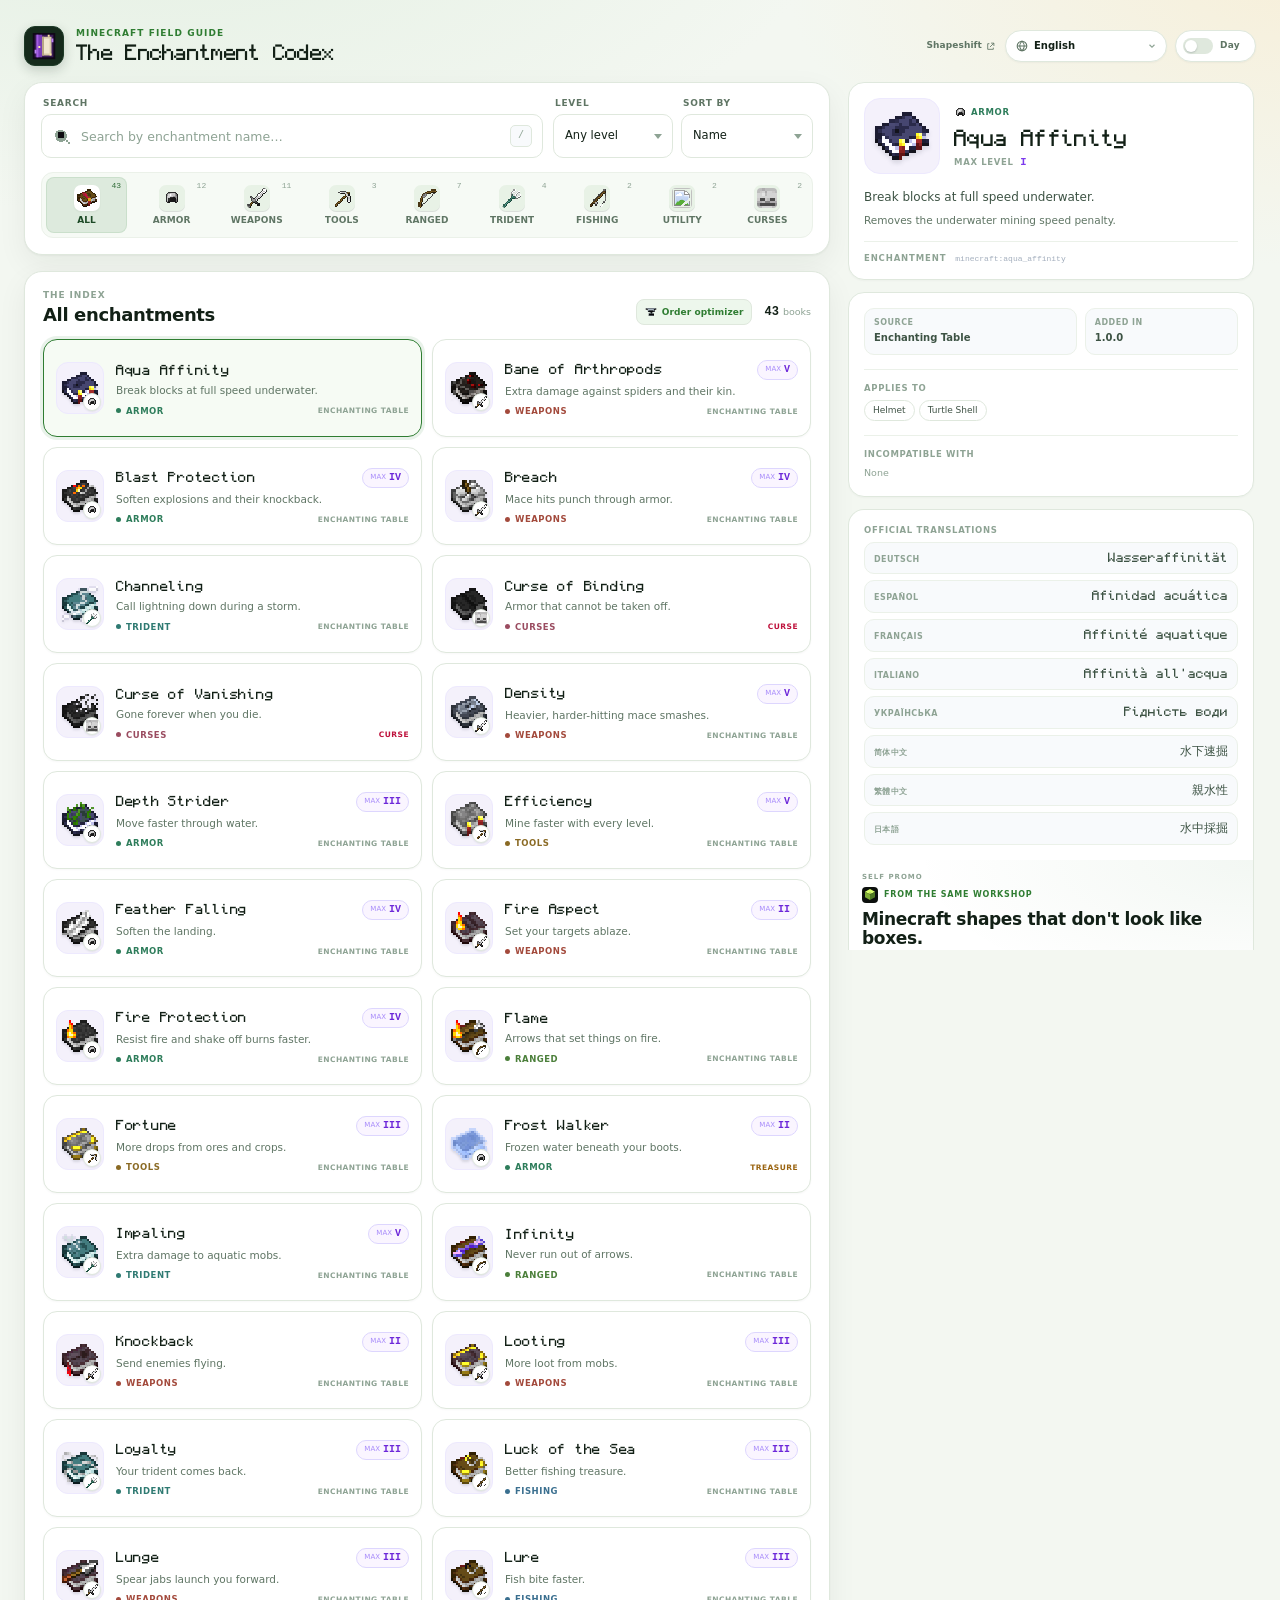
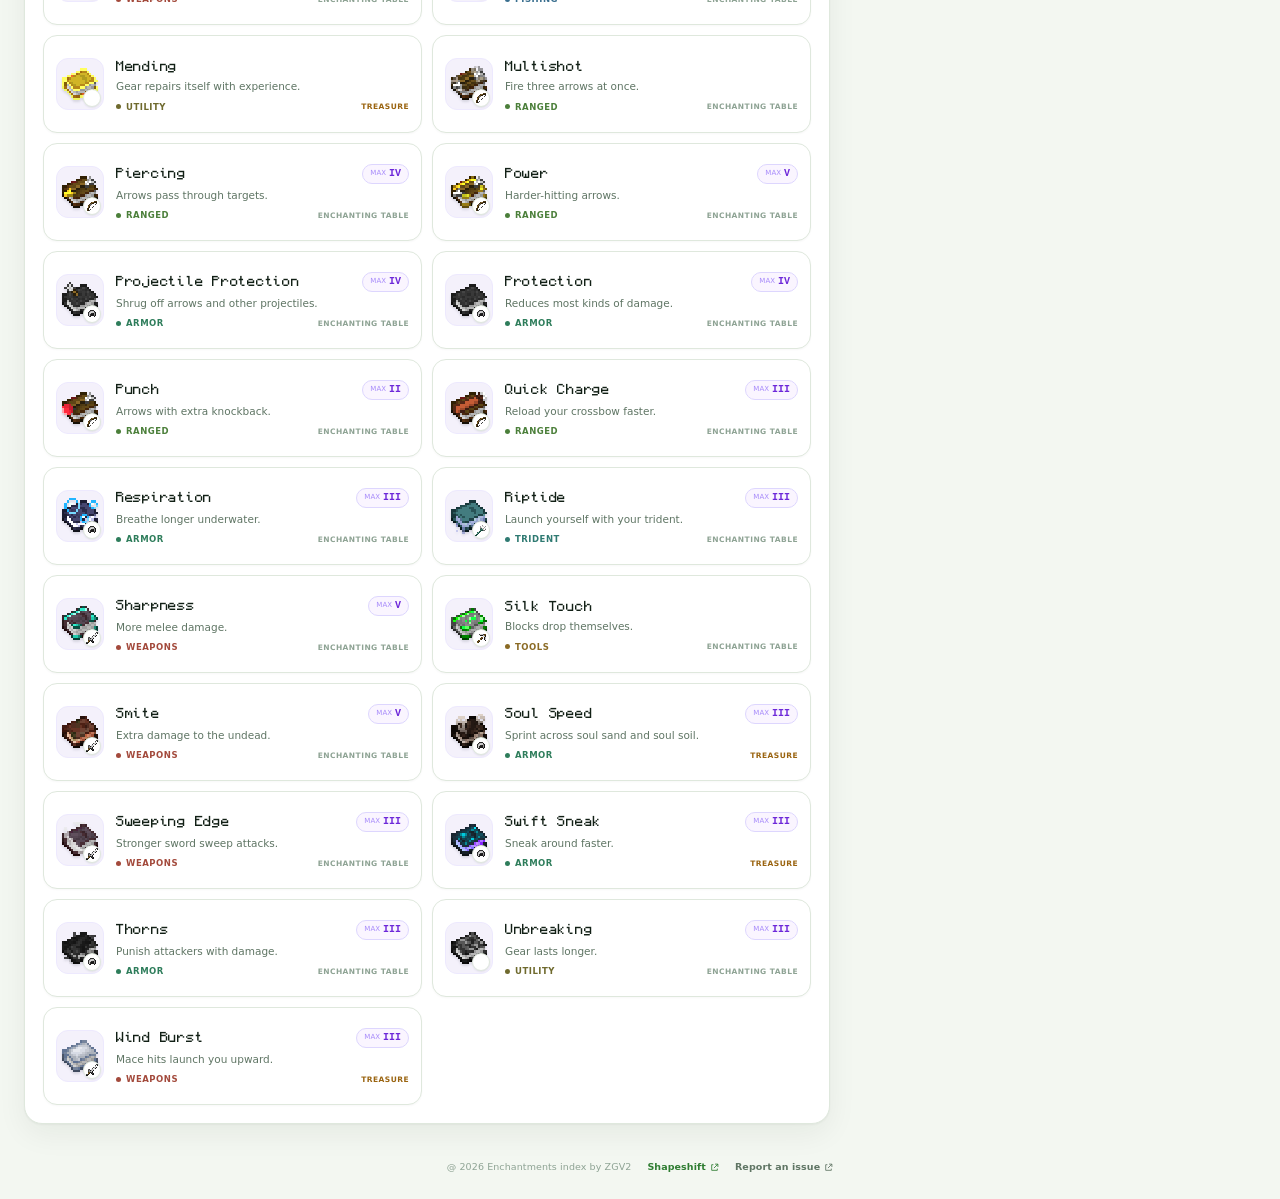
==== commit d994708c: "Use Minecraft textures for category icons" ====
--- a/index.html
+++ b/index.html
@@ -2294,7 +2294,9 @@
     box-sizing: content-box;
     border-radius: 7px;
     background: #e9eff7;
-    filter: brightness(.82) saturate(1.15) drop-shadow(0 1px 0 rgba(15, 23, 42, .12));
+    object-fit: contain;
+    image-rendering: pixelated;
+    filter: drop-shadow(0 1px 0 rgba(15, 23, 42, .12));
   }
 
   .cat-button .cat-name {
@@ -2480,9 +2482,12 @@
     box-shadow: 0 1px 2px rgba(15, 23, 42, .08);
   }
 
-  .cat-badge svg {
+  .cat-badge svg,
+  .cat-badge img {
     width: 12px;
     height: 12px;
+    object-fit: contain;
+    image-rendering: pixelated;
   }
 
   .card-body {
@@ -2749,9 +2754,12 @@
     letter-spacing: .08em;
   }
 
-  .cat-chip svg {
+  .cat-chip svg,
+  .cat-chip img {
     width: 13px;
     height: 13px;
+    object-fit: contain;
+    image-rendering: pixelated;
   }
 
   .detail-name {
@@ -3896,7 +3904,7 @@
 
   .cat-button .cat-icon {
     background: #e8f2e6;
-    filter: brightness(.84) saturate(1.05) drop-shadow(0 1px 0 rgba(18, 32, 22, .12));
+    filter: drop-shadow(0 1px 0 rgba(18, 32, 22, .12));
   }
 
   .cat-button[aria-pressed="true"] {
@@ -4071,7 +4079,7 @@
 
   html[data-theme="night"] .cat-button .cat-icon {
     background: #18281c;
-    filter: brightness(1.08) saturate(1.08) drop-shadow(0 1px 0 rgba(0, 0, 0, .35));
+    filter: drop-shadow(0 1px 0 rgba(0, 0, 0, .35));
   }
 
   html[data-theme="night"] .cat-button[aria-pressed="true"] {
@@ -4491,15 +4499,15 @@
 
 <script>
   const CATEGORIES = [
-    { id: "all",     label: "All",     icon: "i-book",    color: "#c28bff" },
-    { id: "armor",   label: "Armor",   icon: "i-helmet",  color: "var(--cat-armor)" },
-    { id: "weapons", label: "Weapons", icon: "i-sword",   color: "var(--cat-weapons)" },
-    { id: "tools",   label: "Tools",   icon: "i-pickaxe", color: "var(--cat-tools)" },
-    { id: "ranged",  label: "Ranged",  icon: "i-bow",     color: "var(--cat-ranged)" },
-    { id: "trident", label: "Trident", icon: "i-trident", color: "var(--cat-trident)" },
-    { id: "fishing", label: "Fishing", icon: "i-fish",    color: "var(--cat-fishing)" },
-    { id: "utility", label: "Utility", icon: "i-anvil",   color: "var(--cat-utility)" },
-    { id: "curses",  label: "Curses",  icon: "i-skull",   color: "var(--cat-curses)" }
+    { id: "all",     label: "All",     icon: "i-book",    asset: "assets/category-icons/all.png",     color: "#c28bff" },
+    { id: "armor",   label: "Armor",   icon: "i-helmet",  asset: "assets/category-icons/armor.png",   color: "var(--cat-armor)" },
+    { id: "weapons", label: "Weapons", icon: "i-sword",   asset: "assets/category-icons/weapons.png", color: "var(--cat-weapons)" },
+    { id: "tools",   label: "Tools",   icon: "i-pickaxe", asset: "assets/category-icons/tools.png",   color: "var(--cat-tools)" },
+    { id: "ranged",  label: "Ranged",  icon: "i-bow",     asset: "assets/category-icons/ranged.png",  color: "var(--cat-ranged)" },
+    { id: "trident", label: "Trident", icon: "i-trident", asset: "assets/category-icons/trident.png", color: "var(--cat-trident)" },
+    { id: "fishing", label: "Fishing", icon: "i-fish",    asset: "assets/category-icons/fishing.png", color: "var(--cat-fishing)" },
+    { id: "utility", label: "Utility", icon: "i-anvil",   asset: "assets/category-icons/utility.png", color: "var(--cat-utility)" },
+    { id: "curses",  label: "Curses",  icon: "i-skull",   asset: "assets/category-icons/curses.png",  color: "var(--cat-curses)" }
   ];
 
   const CATEGORY = Object.fromEntries(CATEGORIES.map(c => [c.id, c]));
@@ -7139,7 +7147,7 @@
       <button type="button" class="cat-button" data-category="${cat.id}"
         style="--cat-color: ${cat.color}" aria-pressed="${state.category === cat.id}">
         <span class="cat-count" aria-hidden="true">${categoryCount(cat.id)}</span>
-        <svg class="cat-icon" aria-hidden="true" viewBox="0 0 16 16"><use href="#${cat.icon}"/></svg>
+        <img class="cat-icon" src="${cat.asset}" alt="" width="16" height="16" loading="eager" decoding="async">
         <span class="cat-name">${categoryLabel(cat.id)}</span>
       </button>
     `).join("");
@@ -7181,7 +7189,7 @@
         style="--cat-color: ${cat.color}" aria-label="${shownName}, ${t("maxLevel")} ${ROMAN[enchantment.maxLevel]}">
         <span class="book-wrap" aria-hidden="true">
           <img class="book-icon enchant-icon" src="assets/enchant-icons/${enchantment.id}.png" alt="" width="36" height="36" loading="lazy" decoding="async">
-          <span class="cat-badge"><svg viewBox="0 0 16 16"><use href="#${cat.icon}"/></svg></span>
+          <span class="cat-badge"><img class="cat-badge-icon" src="${cat.asset}" alt="" width="16" height="16" loading="lazy" decoding="async"></span>
         </span>
         <span class="card-body">
           <span class="card-head">
@@ -7252,7 +7260,7 @@
         </div>
         <div class="hero-copy">
           <span class="cat-chip" style="--cat-color: ${cat.color}">
-            <svg aria-hidden="true" viewBox="0 0 16 16"><use href="#${cat.icon}"/></svg>
+            <img class="cat-chip-icon" src="${cat.asset}" alt="" width="16" height="16" decoding="async">
             ${categoryLabel(cat.id)}
           </span>
           <h2 class="detail-name">${displayName(enchantment)}</h2>
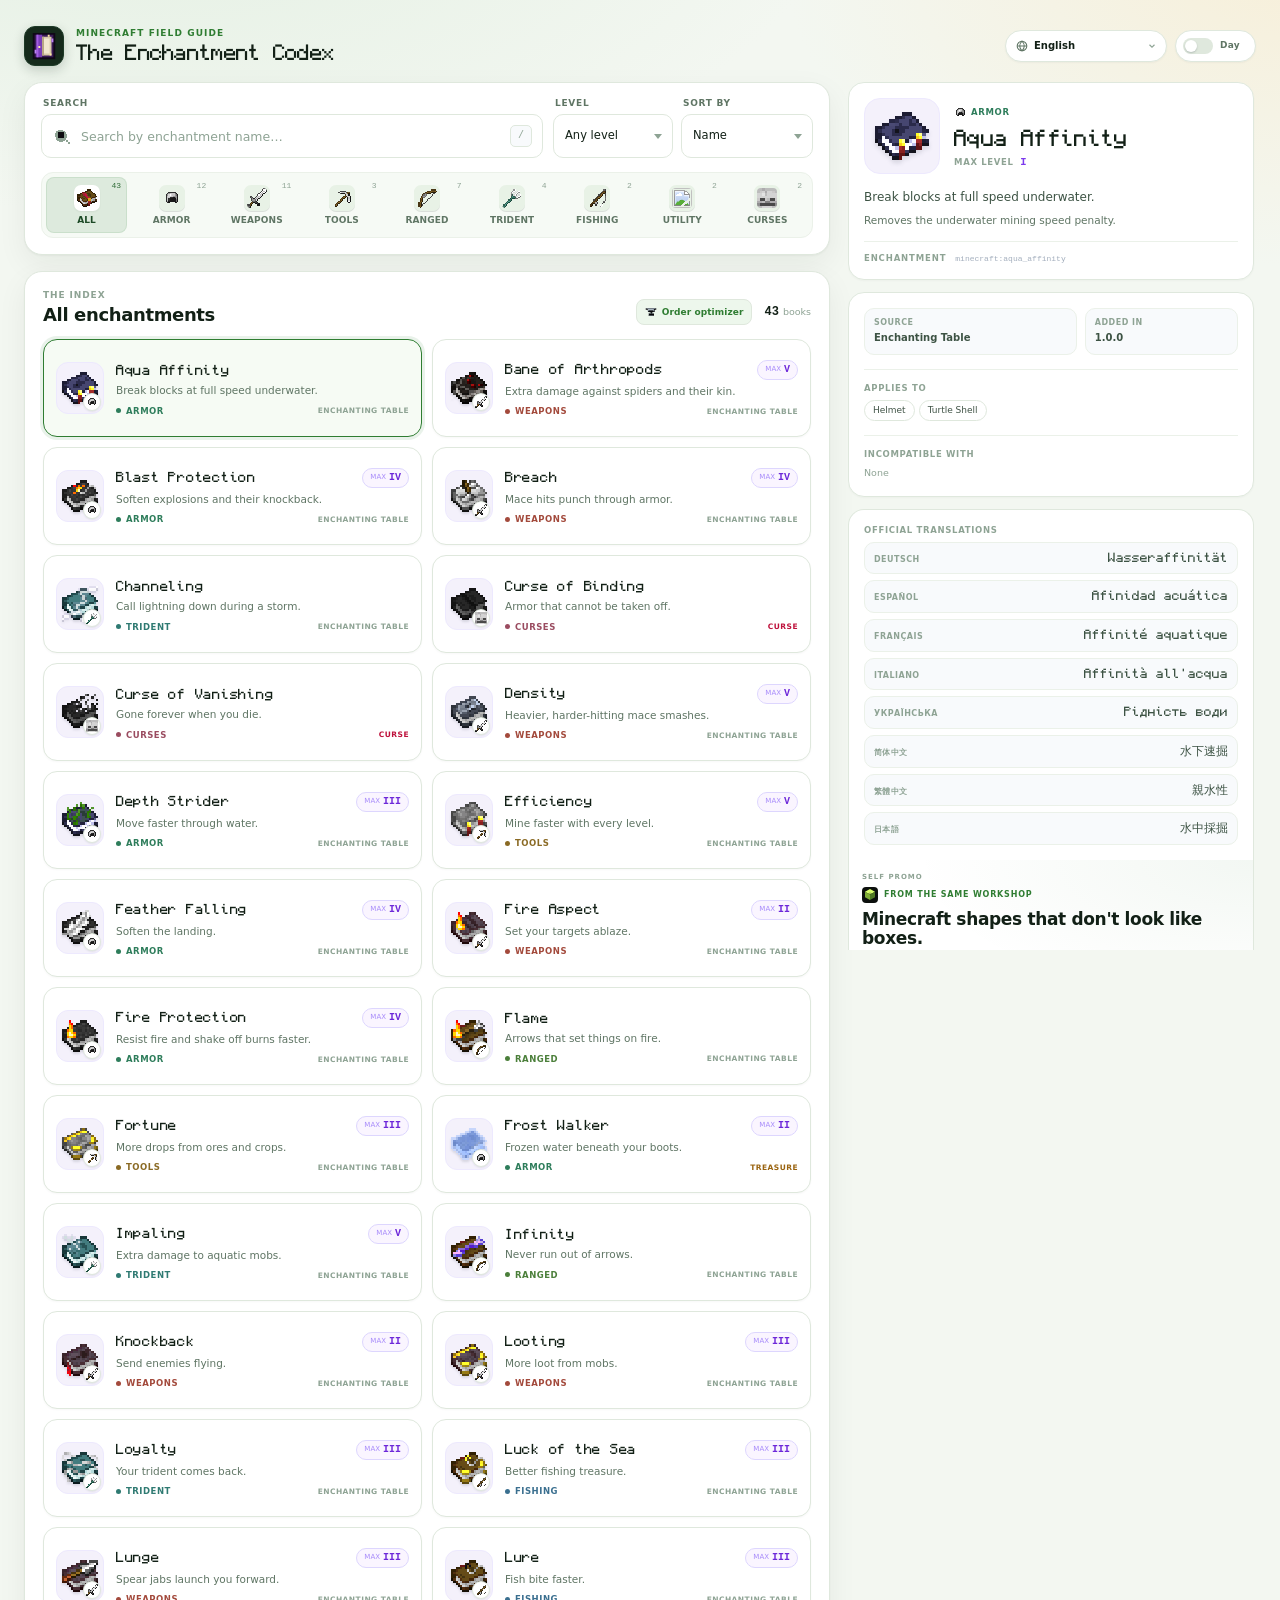
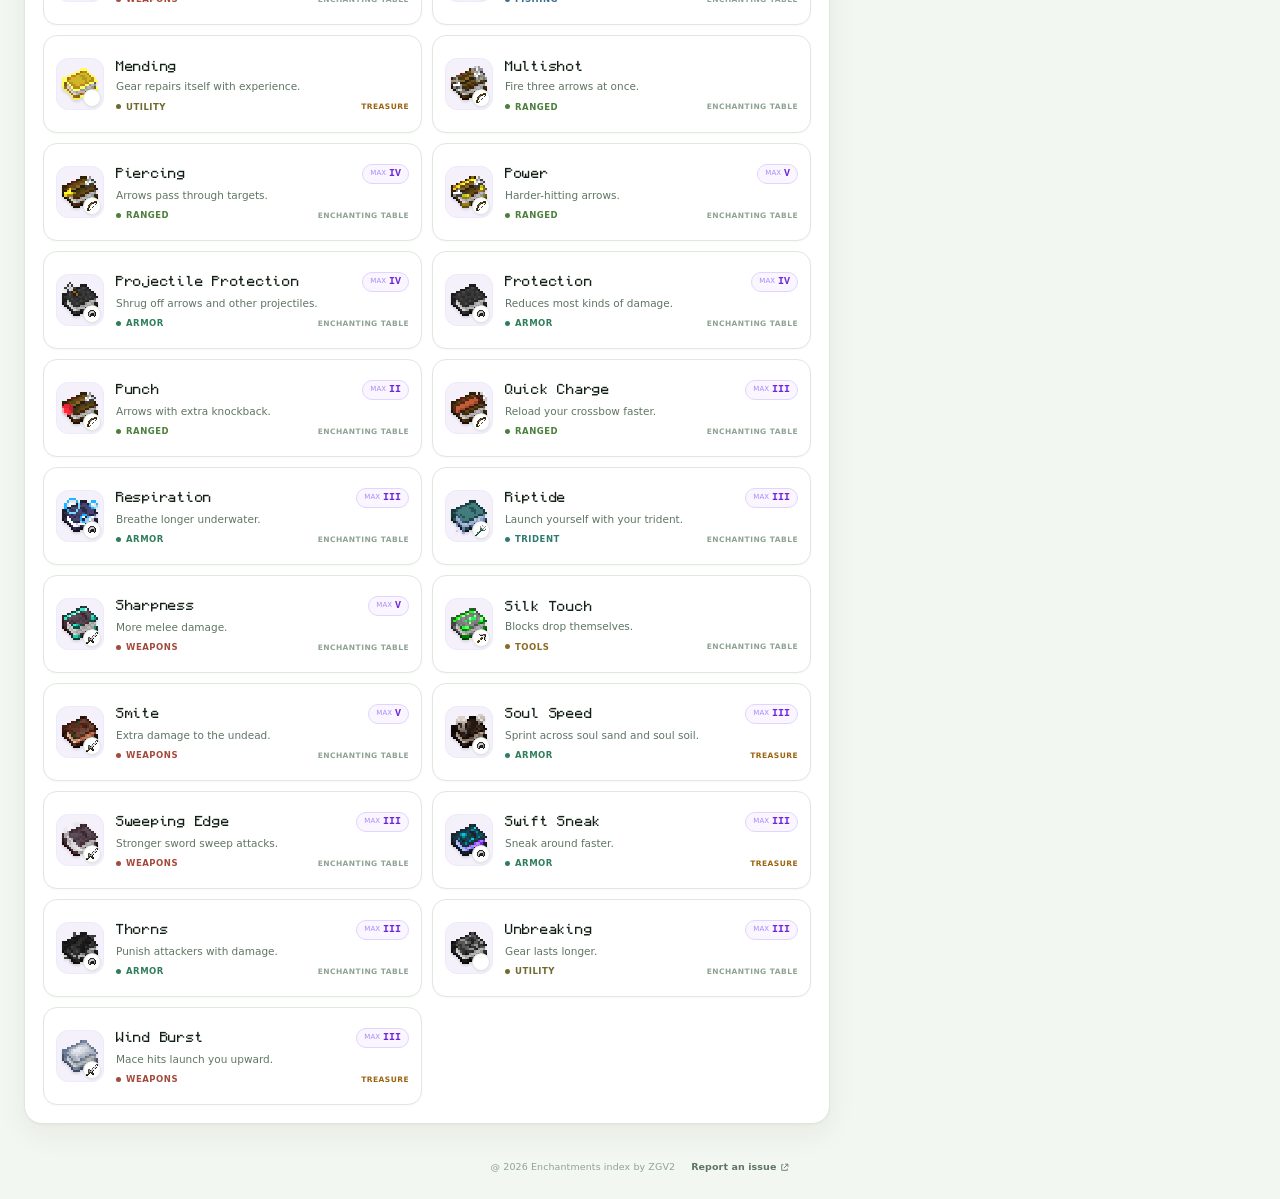
==== commit a855db87: "Make Shapeshift promo fully clickable" ====
--- a/index.html
+++ b/index.html
@@ -669,7 +669,7 @@
   .shapeshift-ad {
     display: block;
     margin: 0;
-    padding: 13px;
+    padding: 0;
     overflow: hidden;
     border: 1px solid var(--lab-line);
     border-top: 0;
@@ -679,6 +679,19 @@
       var(--lab-paper);
     color: var(--lab-ink);
     box-shadow: none;
+  }
+
+  .shapeshift-ad-link {
+    display: block;
+    padding: 13px;
+    color: inherit;
+    text-decoration: none;
+  }
+
+  .shapeshift-ad-link:focus-visible {
+    outline: 2px solid var(--lab-blue);
+    outline-offset: -3px;
+    border-radius: 15px;
   }
 
   .shapeshift-ad-copy {
@@ -774,7 +787,7 @@
     text-decoration: none;
   }
 
-  .shapeshift-ad-cta:hover {
+  .shapeshift-ad-link:hover .shapeshift-ad-cta {
     color: var(--lab-ink);
     text-decoration: underline;
     text-underline-offset: 2px;
@@ -785,13 +798,8 @@
     height: 10px;
   }
 
-  .shapeshift-ad-cta:focus-visible {
-    outline: 2px solid var(--lab-blue);
-    outline-offset: 3px;
-  }
-
   @media (max-width: 560px) {
-    .shapeshift-ad {
+    .shapeshift-ad-link {
       padding: 12px;
     }
 
@@ -3234,45 +3242,6 @@
     gap: 8px;
   }
 
-  .header-shapeshift {
-    display: inline-flex;
-    align-items: center;
-    gap: 4px;
-    padding: 0 2px;
-    color: var(--lab-muted);
-    font-family: var(--lab-ui);
-    font-size: 9px;
-    font-weight: 600;
-    letter-spacing: .01em;
-    text-decoration: none;
-    white-space: nowrap;
-  }
-
-  .header-shapeshift:hover {
-    color: var(--lab-blue);
-    text-decoration: underline;
-    text-underline-offset: 2px;
-  }
-
-  .header-shapeshift svg {
-    width: 9px;
-    height: 9px;
-    flex: 0 0 auto;
-  }
-
-  .header-shapeshift:focus-visible,
-  .footer-shapeshift:focus-visible {
-    outline: 2px solid var(--lab-blue);
-    outline-offset: 2px;
-    border-radius: 3px;
-  }
-
-  @media (max-width: 1080px) {
-    .header-shapeshift {
-      display: none;
-    }
-  }
-
   .footer {
     flex-wrap: wrap;
   }
@@ -3306,30 +3275,6 @@
     outline: 2px solid var(--lab-blue);
     outline-offset: 2px;
     border-radius: 3px;
-  }
-
-  .footer-shapeshift {
-    display: inline-flex;
-    align-items: center;
-    gap: 4px;
-    color: var(--lab-blue);
-    font-family: var(--lab-ui);
-    font-size: 9.5px;
-    font-weight: 600;
-    letter-spacing: .01em;
-    text-decoration: none;
-    white-space: nowrap;
-  }
-
-  .footer-shapeshift:hover {
-    text-decoration: underline;
-    text-underline-offset: 2px;
-  }
-
-  .footer-shapeshift svg {
-    width: 9px;
-    height: 9px;
-    flex: 0 0 auto;
   }
 
   .lang-switch {
@@ -4308,10 +4253,6 @@
       </div>
     </div>
     <div class="header-controls">
-      <a class="header-shapeshift" href="https://shapeshift.mc.zgv2.dev/" target="_blank" rel="noopener" aria-label="Shapeshift — Minecraft shape generator" title="Shapeshift — Minecraft shape generator">
-        Shapeshift
-        <svg aria-hidden="true" viewBox="0 0 16 16"><path d="M6 3H3v10h10v-3M9 2h5v5M14 2 7 9" fill="none" stroke="currentColor" stroke-width="1.5"/></svg>
-      </a>
       <div class="language-control">
         <svg class="language-globe" aria-hidden="true" viewBox="0 0 16 16" fill="none" stroke="currentColor" stroke-width="1.2">
           <circle cx="8" cy="8" r="5.5"/>
@@ -4407,6 +4348,7 @@
         </div>
         <div class="detail-body" id="detail-body" aria-live="polite"></div>
     <aside class="shapeshift-ad" aria-labelledby="shapeshift-ad-title">
+      <a class="shapeshift-ad-link" href="https://shapeshift.mc.zgv2.dev/" target="_blank" rel="noopener">
       <div class="shapeshift-ad-copy">
         <p class="shapeshift-ad-eyebrow" id="shapeshift-ad-eyebrow">Self promo</p>
         <p class="shapeshift-ad-kicker">
@@ -4420,21 +4362,18 @@
           <span id="shapeshift-ad-chip-1">Half-slab curves</span>
           <span id="shapeshift-ad-chip-2">Schematic export</span>
         </div>
-        <a class="shapeshift-ad-cta" href="https://shapeshift.mc.zgv2.dev/" target="_blank" rel="noopener">
+        <span class="shapeshift-ad-cta">
           <span id="shapeshift-ad-cta">Explore Shapeshift</span>
           <svg aria-hidden="true" viewBox="0 0 16 16"><path d="M6 3H3v10h10v-3M9 2h5v5M14 2 7 9" fill="none" stroke="currentColor" stroke-width="1.5"/></svg>
-        </a>
+        </span>
       </div>
+      </a>
     </aside>
       </aside>
   </main>
 
   <footer class="footer">
     <span class="footer-credit">@ 2026 Enchantments index by ZGV2</span>
-    <a class="footer-shapeshift" href="https://shapeshift.mc.zgv2.dev/" target="_blank" rel="noopener" aria-label="Shapeshift — Minecraft shape generator" title="Shapeshift — Minecraft shape generator">
-      Shapeshift
-      <svg aria-hidden="true" viewBox="0 0 16 16"><path d="M6 3H3v10h10v-3M9 2h5v5M14 2 7 9" fill="none" stroke="currentColor" stroke-width="1.5"/></svg>
-    </a>
     <a class="footer-report" id="report-issue" href="https://github.com/zgv2-dev/enchantments-index/issues/new" target="_blank" rel="noopener" aria-label="Report an issue" title="Report an issue">
       <span id="report-issue-label">Report an issue</span>
       <svg aria-hidden="true" viewBox="0 0 16 16"><path d="M6 3H3v10h10v-3M9 2h5v5M14 2 7 9" fill="none" stroke="currentColor" stroke-width="1.5"/></svg>
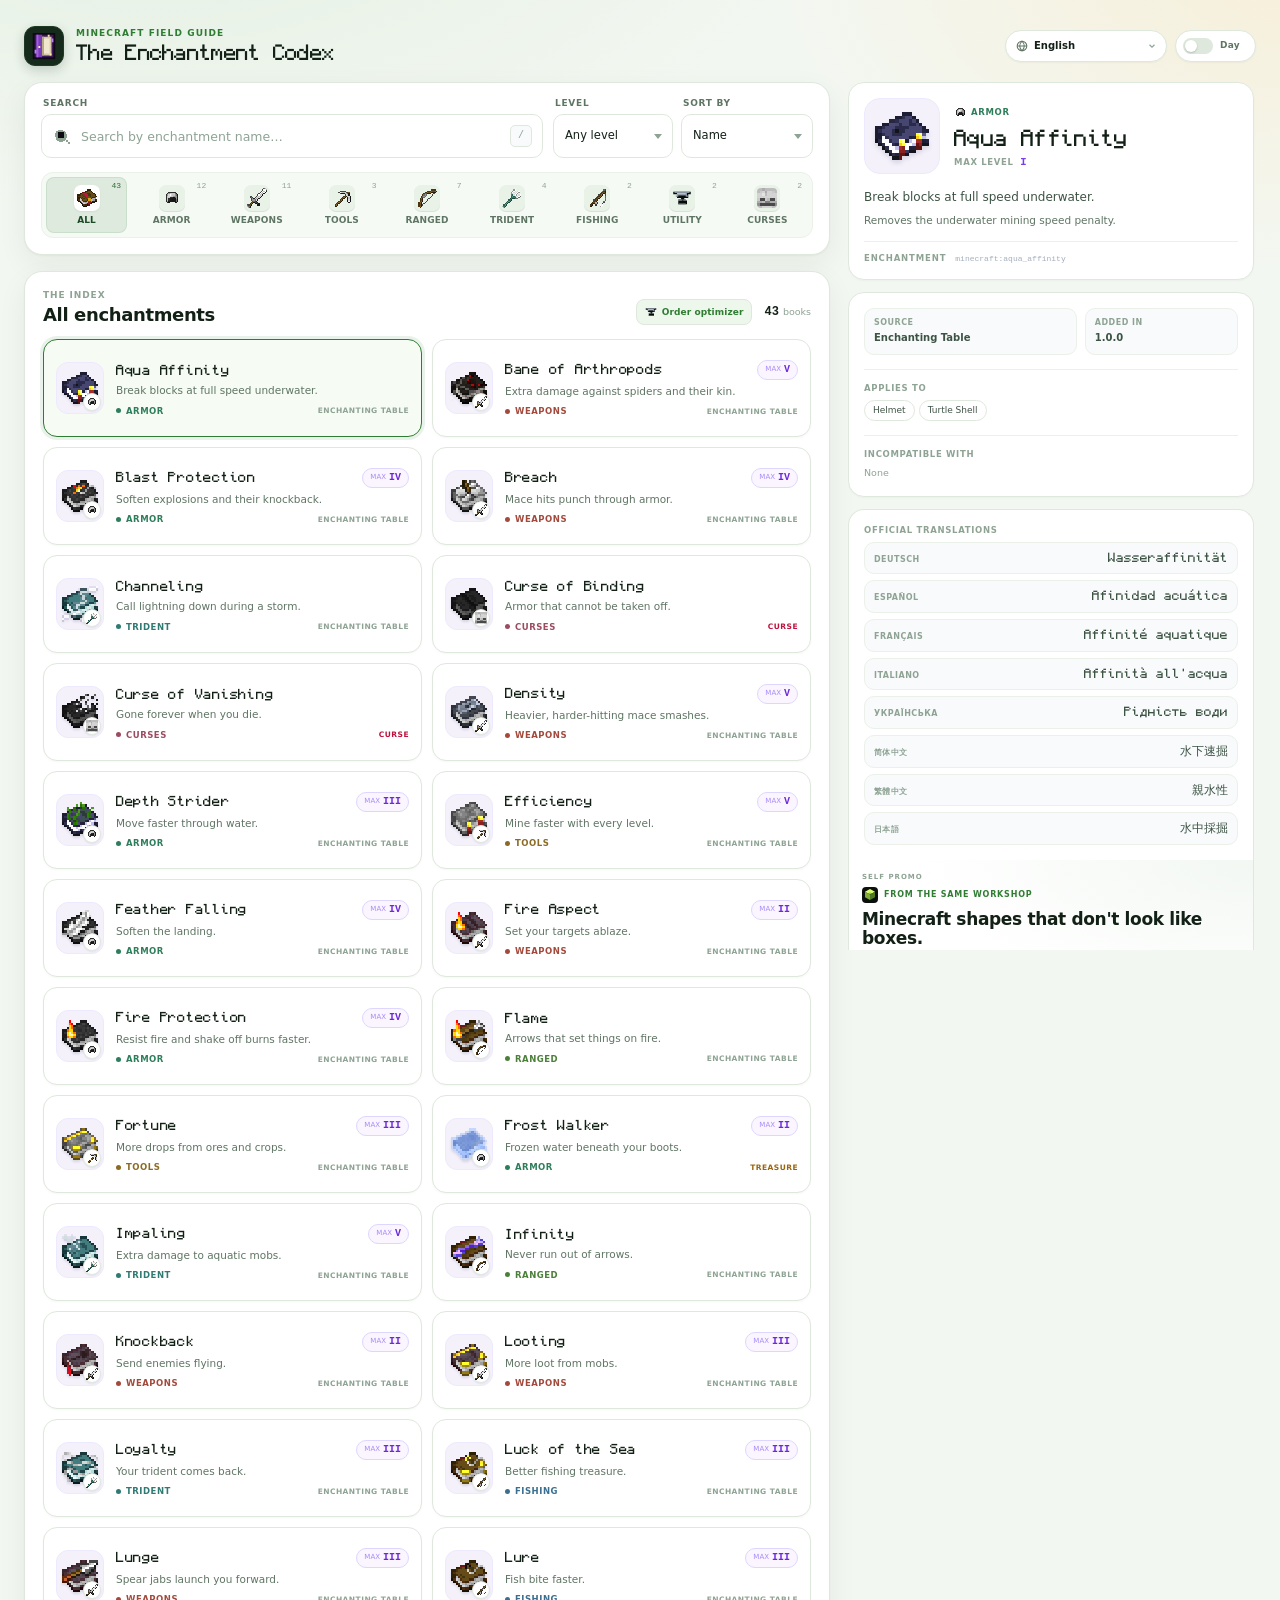
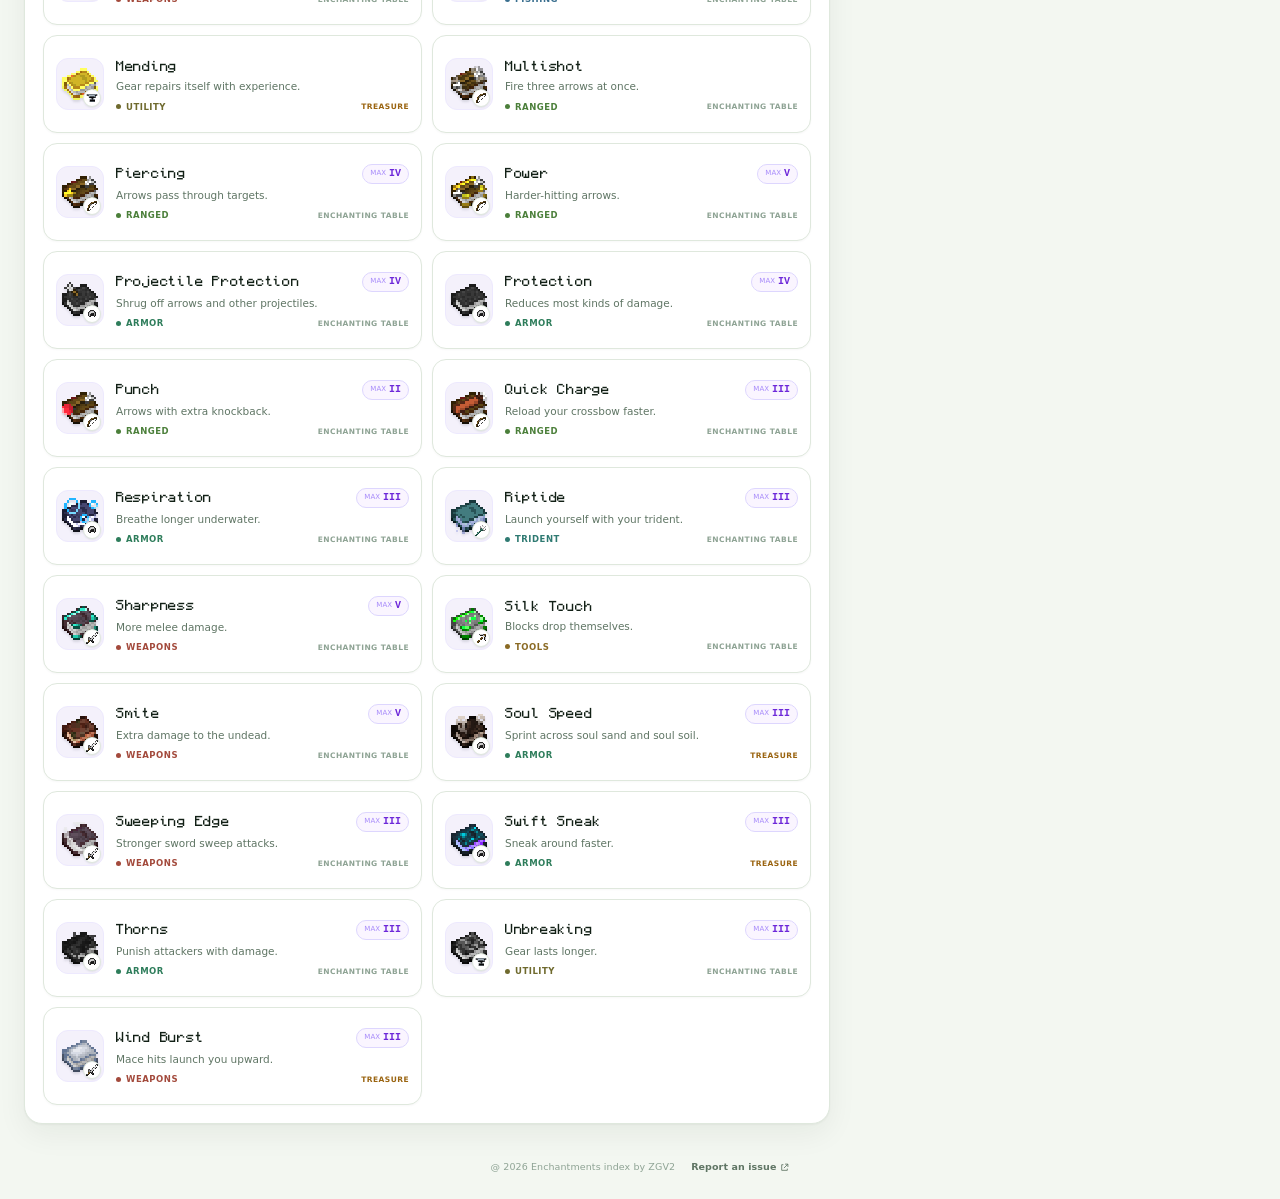
==== commit 28dd8ca3: "Use an anvil glyph for the utility category" ====
--- a/index.html
+++ b/index.html
@@ -4445,7 +4445,7 @@
     { id: "ranged",  label: "Ranged",  icon: "i-bow",     asset: "assets/category-icons/ranged.png",  color: "var(--cat-ranged)" },
     { id: "trident", label: "Trident", icon: "i-trident", asset: "assets/category-icons/trident.png", color: "var(--cat-trident)" },
     { id: "fishing", label: "Fishing", icon: "i-fish",    asset: "assets/category-icons/fishing.png", color: "var(--cat-fishing)" },
-    { id: "utility", label: "Utility", icon: "i-anvil",   asset: "assets/category-icons/utility.png", color: "var(--cat-utility)" },
+    { id: "utility", label: "Utility", icon: "i-anvil",   asset: "assets/category-icons/utility.svg", color: "var(--cat-utility)" },
     { id: "curses",  label: "Curses",  icon: "i-skull",   asset: "assets/category-icons/curses.png",  color: "var(--cat-curses)" }
   ];
 
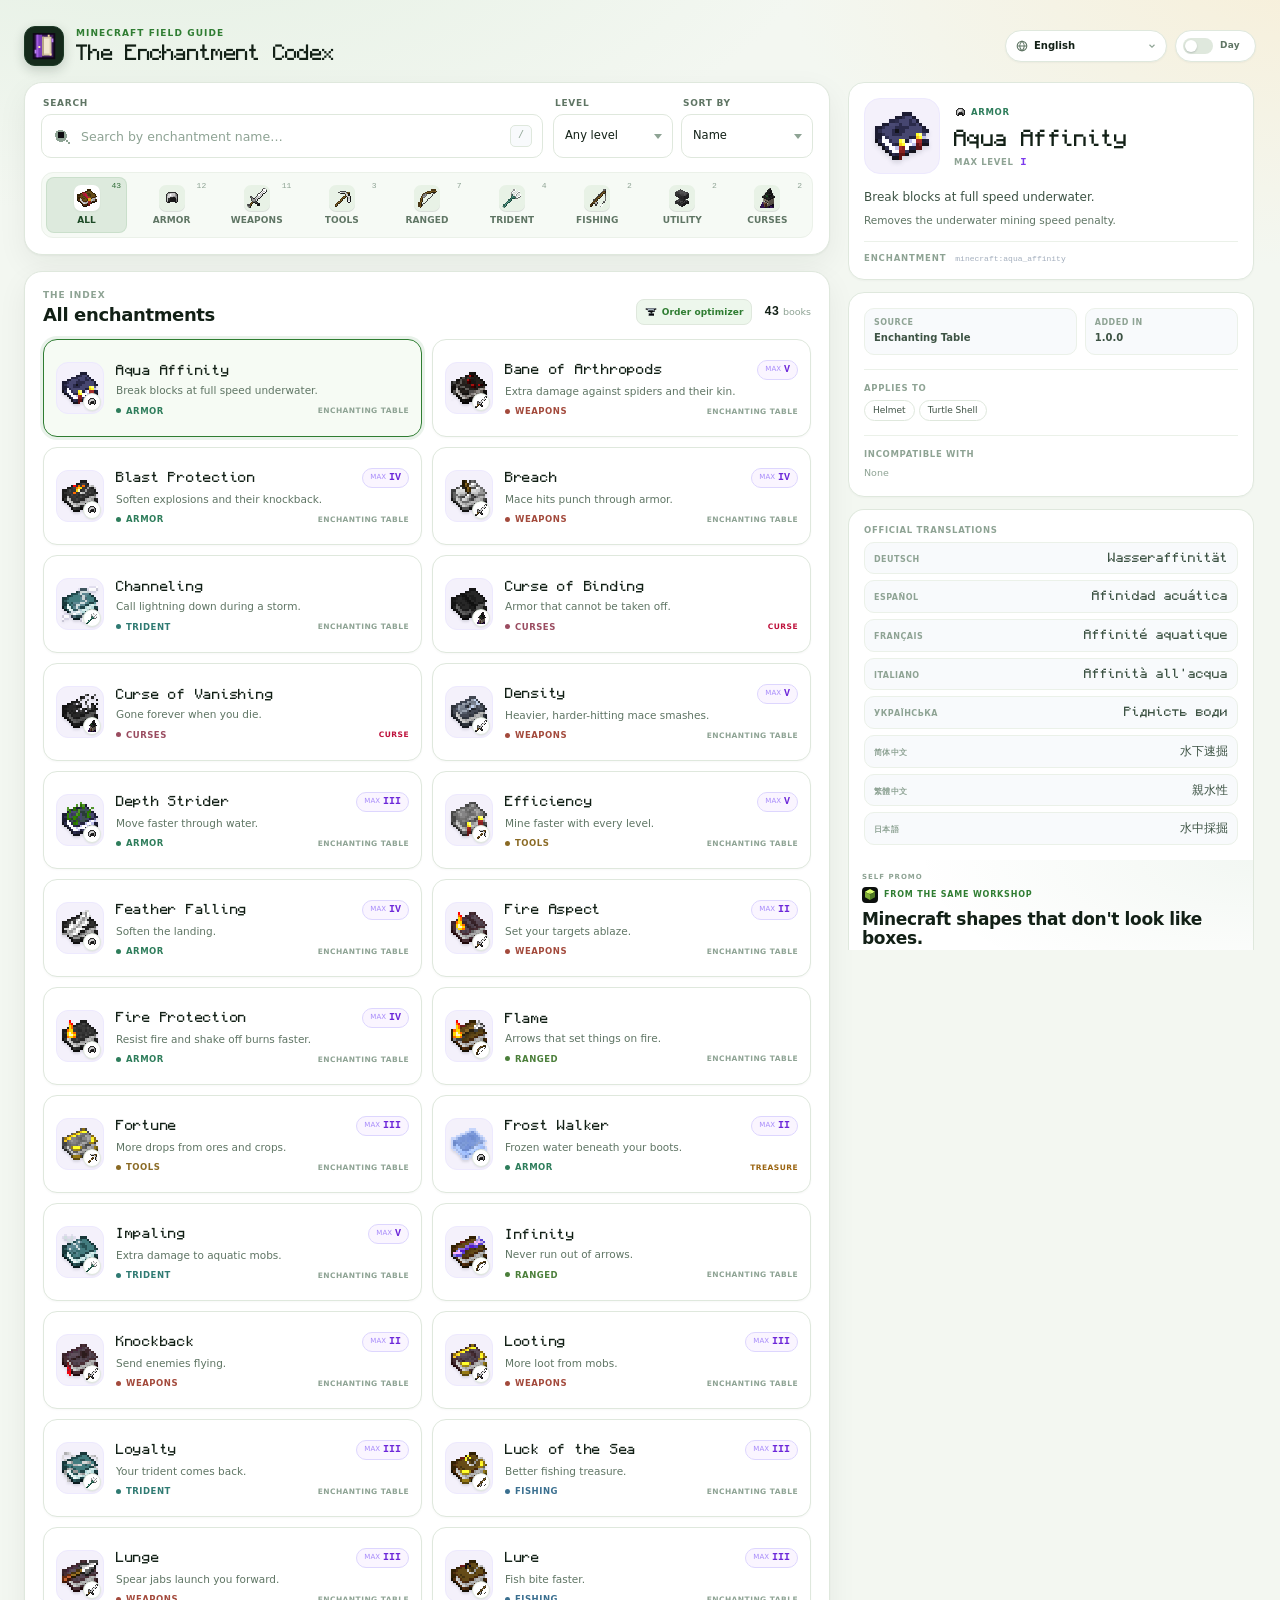
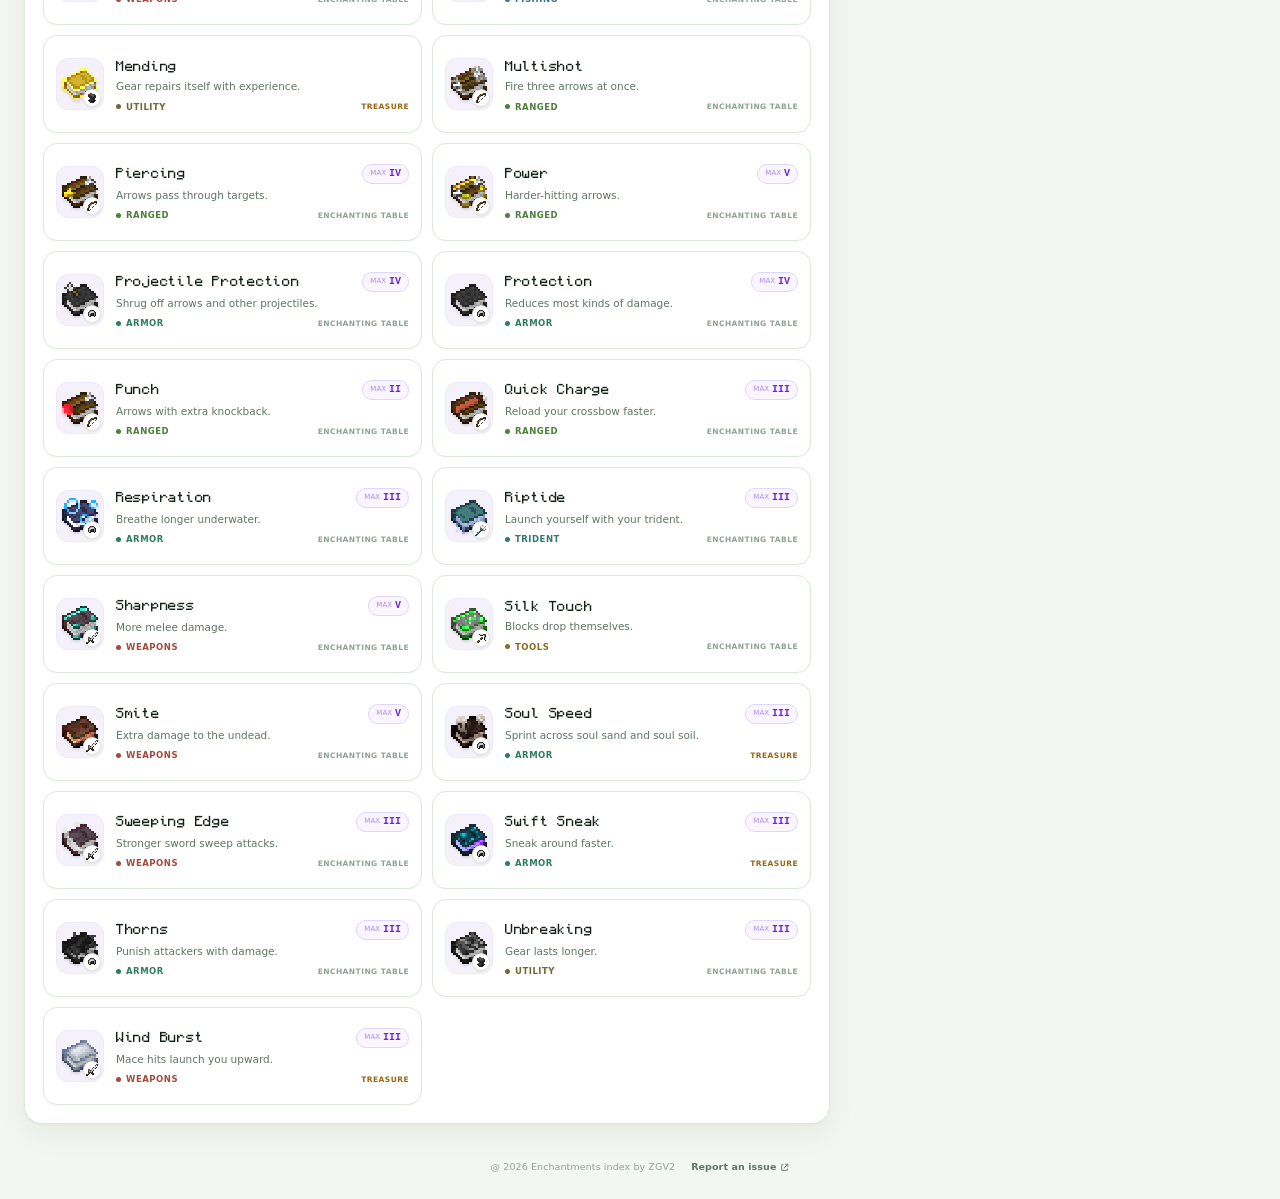
==== commit 23bcaac8: "Use official anvil and witch head category icons" ====
--- a/index.html
+++ b/index.html
@@ -4445,7 +4445,7 @@
     { id: "ranged",  label: "Ranged",  icon: "i-bow",     asset: "assets/category-icons/ranged.png",  color: "var(--cat-ranged)" },
     { id: "trident", label: "Trident", icon: "i-trident", asset: "assets/category-icons/trident.png", color: "var(--cat-trident)" },
     { id: "fishing", label: "Fishing", icon: "i-fish",    asset: "assets/category-icons/fishing.png", color: "var(--cat-fishing)" },
-    { id: "utility", label: "Utility", icon: "i-anvil",   asset: "assets/category-icons/utility.svg", color: "var(--cat-utility)" },
+    { id: "utility", label: "Utility", icon: "i-anvil",   asset: "assets/category-icons/utility.png", color: "var(--cat-utility)" },
     { id: "curses",  label: "Curses",  icon: "i-skull",   asset: "assets/category-icons/curses.png",  color: "var(--cat-curses)" }
   ];
 
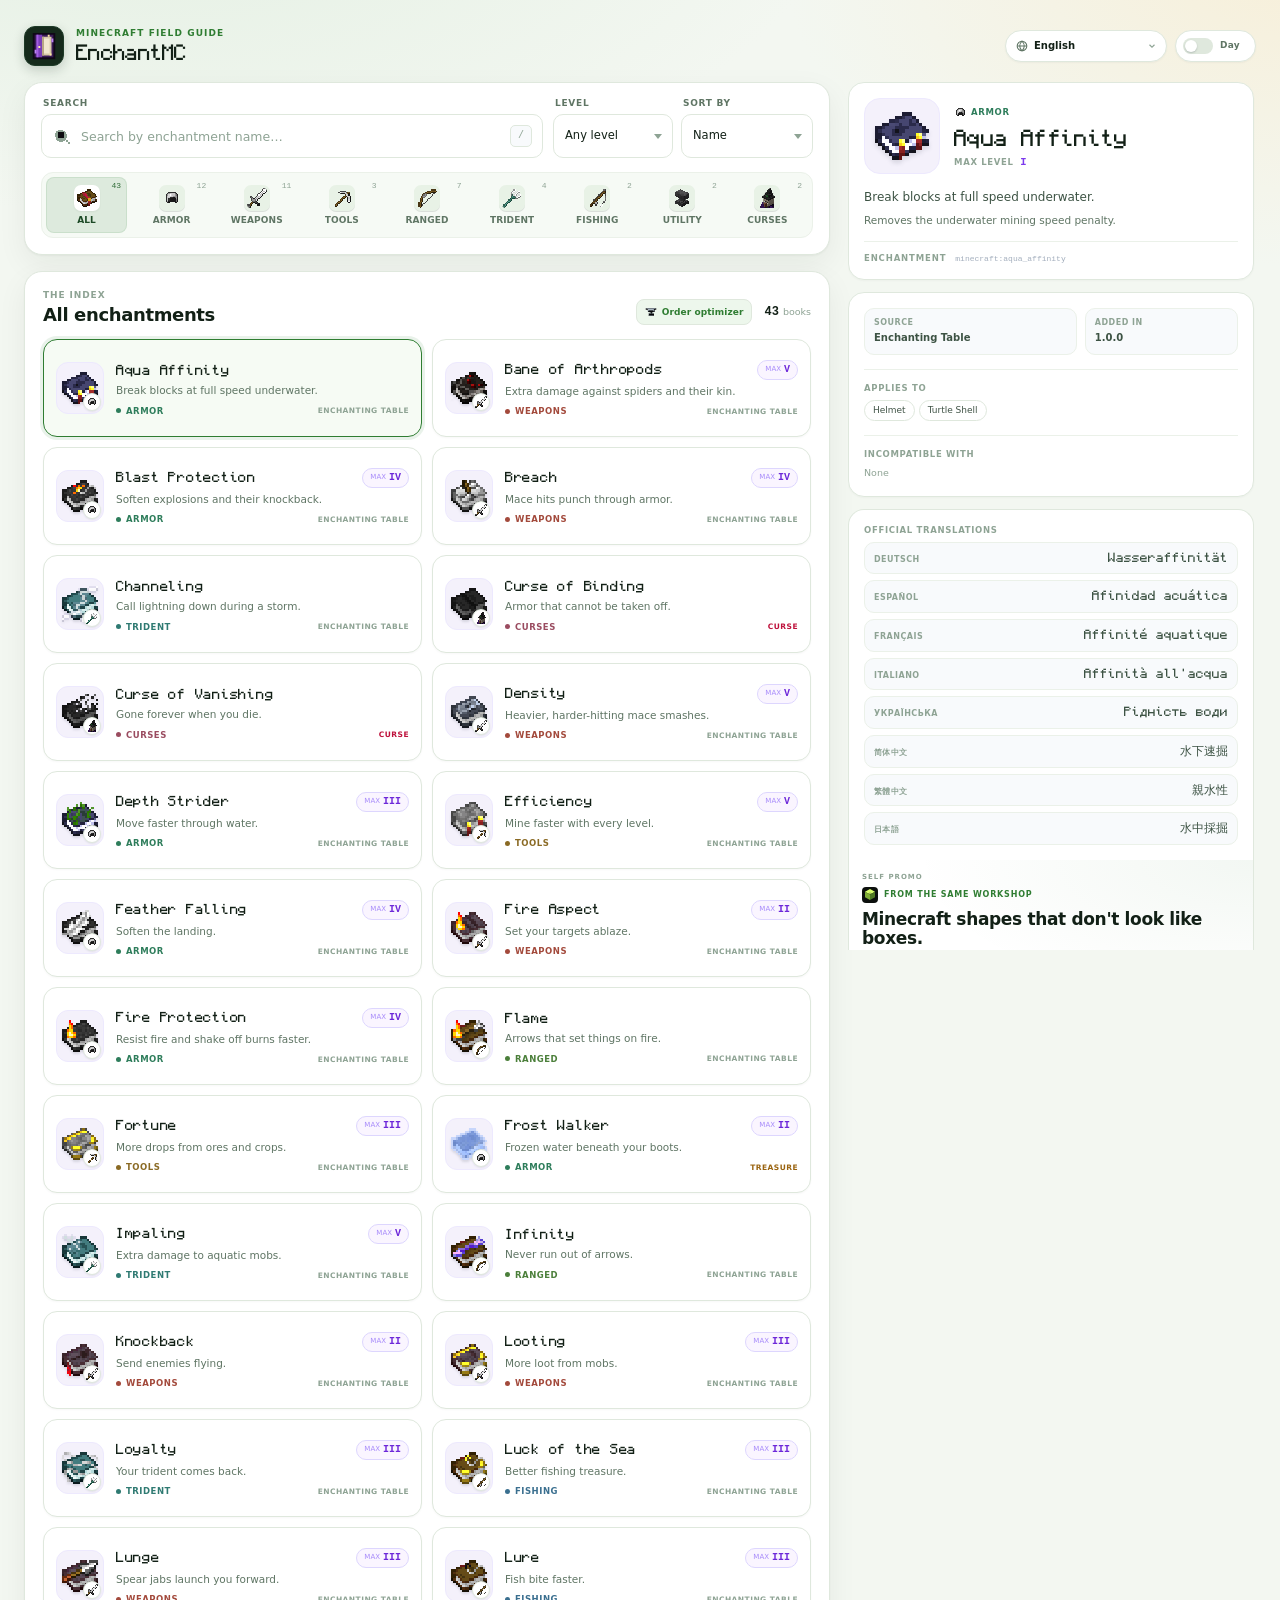
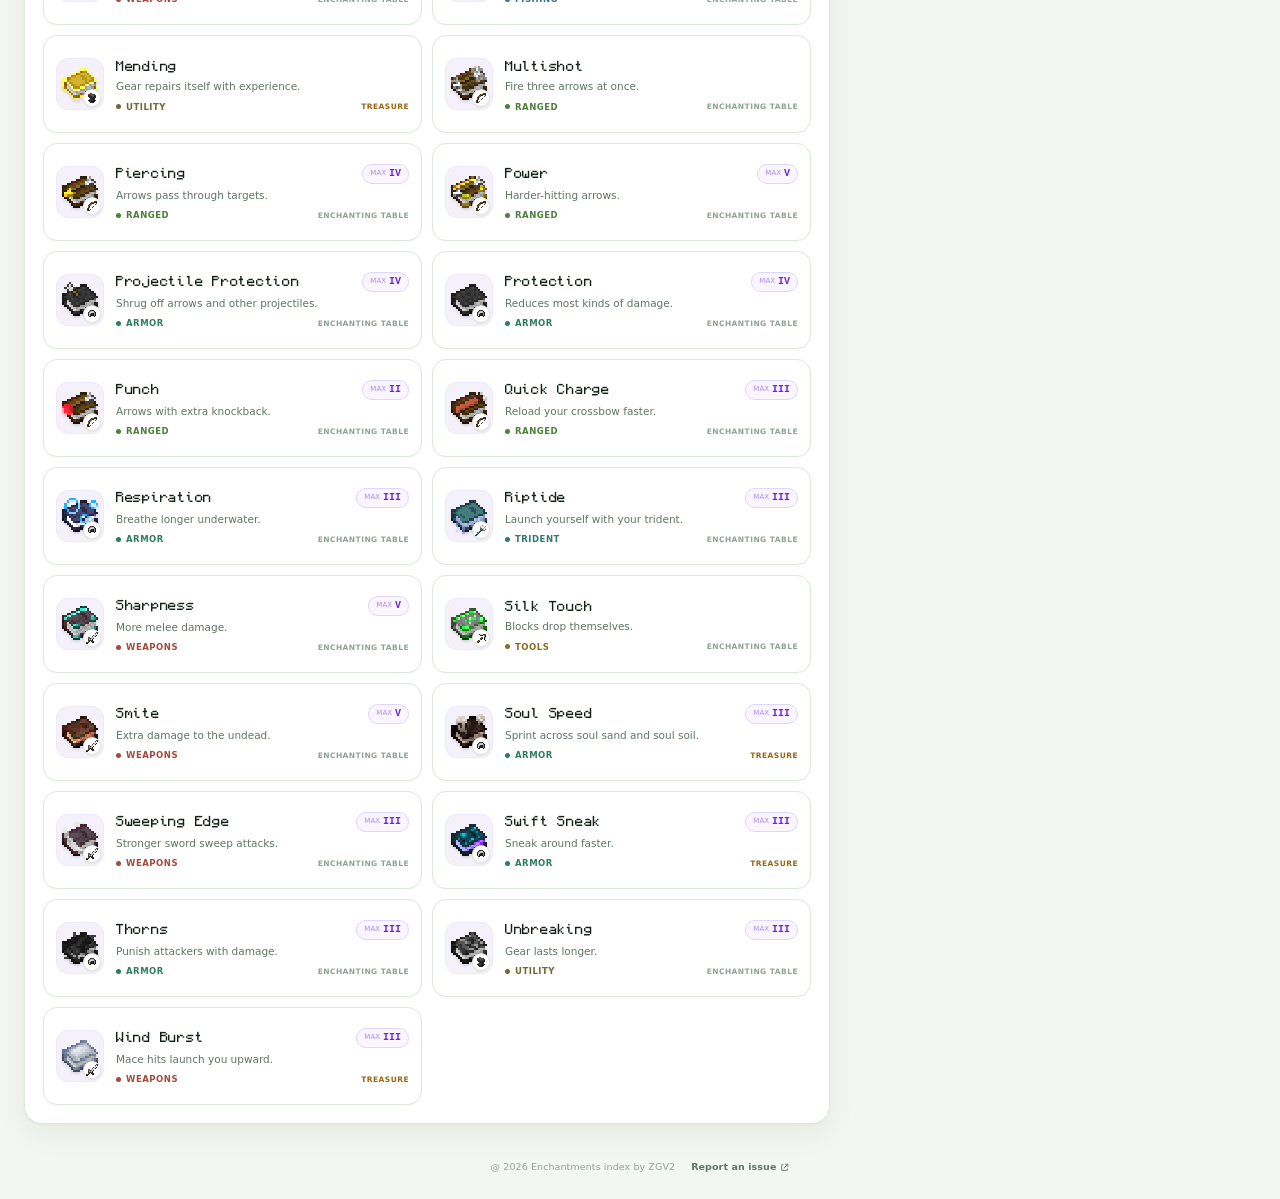
==== commit df8beb2d: "Rename to EnchantMC and ShapeShiftMC" ====
--- a/index.html
+++ b/index.html
@@ -12,10 +12,10 @@
     }
   } catch (_) {}
 </script>
-<title>The Enchantment Codex — Minecraft Java 26.3 Enchantments</title>
+<title>EnchantMC — Minecraft Java 26.3 Enchantments</title>
 <meta name="description" content="Search all 43 Minecraft Java 26.3 enchantments. Compare max levels, compatible items, conflicts, sources, official translations, and plan anvil order.">
 <meta name="author" content="ZGV2">
-<meta name="application-name" content="The Enchantment Codex">
+<meta name="application-name" content="EnchantMC">
 <meta name="color-scheme" content="light dark">
 <meta name="robots" content="index,follow,max-image-preview:large">
 <link rel="canonical" href="https://enchantments.mc.zgv2.dev/">
@@ -32,18 +32,18 @@
 <link rel="preload" href="assets/Monocraft.ttf" as="font" type="font/ttf" crossorigin>
 <link rel="manifest" href="site.webmanifest">
 <link rel="sitemap" type="application/xml" title="Sitemap" href="sitemap.xml">
-<meta name="apple-mobile-web-app-title" content="The Enchantment Codex">
+<meta name="apple-mobile-web-app-title" content="EnchantMC">
 <meta property="og:type" content="website">
-<meta property="og:site_name" content="The Enchantment Codex">
+<meta property="og:site_name" content="EnchantMC">
 <meta property="og:url" content="https://enchantments.mc.zgv2.dev/">
-<meta property="og:title" content="The Enchantment Codex">
+<meta property="og:title" content="EnchantMC">
 <meta property="og:description" content="Search all 43 Minecraft Java 26.3 enchantments. Compare max levels, compatible items, conflicts, sources, official translations, and plan anvil order.">
-<meta property="og:image" content="https://enchantments.mc.zgv2.dev/assets/og-image.png?v=3">
-<meta property="og:image:secure_url" content="https://enchantments.mc.zgv2.dev/assets/og-image.png?v=3">
+<meta property="og:image" content="https://enchantments.mc.zgv2.dev/assets/og-image.png?v=4">
+<meta property="og:image:secure_url" content="https://enchantments.mc.zgv2.dev/assets/og-image.png?v=4">
 <meta property="og:image:type" content="image/png">
 <meta property="og:image:width" content="1200">
 <meta property="og:image:height" content="630">
-<meta property="og:image:alt" content="The Enchantment Codex — Minecraft Java 26.3">
+<meta property="og:image:alt" content="EnchantMC — Minecraft Java 26.3">
 <meta property="og:locale" content="en_US">
 <meta property="og:locale:alternate" content="de_DE">
 <meta property="og:locale:alternate" content="fr_FR">
@@ -54,10 +54,10 @@
 <meta property="og:locale:alternate" content="zh_TW">
 <meta property="og:locale:alternate" content="ja_JP">
 <meta name="twitter:card" content="summary_large_image">
-<meta name="twitter:title" content="The Enchantment Codex">
+<meta name="twitter:title" content="EnchantMC">
 <meta name="twitter:description" content="Search all 43 Minecraft Java 26.3 enchantments. Compare max levels, compatible items, conflicts, sources, official translations, and plan anvil order.">
-<meta name="twitter:image" content="https://enchantments.mc.zgv2.dev/assets/og-image.png?v=3">
-<meta name="twitter:image:alt" content="The Enchantment Codex — Minecraft Java 26.3">
+<meta name="twitter:image" content="https://enchantments.mc.zgv2.dev/assets/og-image.png?v=4">
+<meta name="twitter:image:alt" content="EnchantMC — Minecraft Java 26.3">
 <link rel="icon" type="image/svg+xml" href="assets/favicon.svg">
 <link rel="icon" type="image/png" sizes="32x32" href="assets/favicon-32.png">
 <link rel="icon" type="image/png" sizes="64x64" href="assets/favicon.png">
@@ -4084,7 +4084,7 @@
   }
 </style>
 <link rel="stylesheet" href="assets/order.css">
-<script type="application/ld+json">{"@context":"https://schema.org","@graph":[{"@type":"WebSite","@id":"https://enchantments.mc.zgv2.dev/#website","url":"https://enchantments.mc.zgv2.dev/","name":"The Enchantment Codex","alternateName":"Minecraft Enchantment Index","description":"Search all 43 Minecraft Java 26.3 enchantments. Compare max levels, compatible items, conflicts, sources, official translations, and plan anvil order.","inLanguage":"en","publisher":{"@type":"Organization","name":"ZGV2"},"mainEntity":{"@id":"https://enchantments.mc.zgv2.dev/#app"}},{"@type":"WebApplication","@id":"https://enchantments.mc.zgv2.dev/#app","name":"The Enchantment Codex","url":"https://enchantments.mc.zgv2.dev/","description":"Search all 43 Minecraft Java 26.3 enchantments. Compare max levels, compatible items, conflicts, sources, official translations, and plan anvil order.","applicationCategory":"GameApplication","operatingSystem":"Any","browserRequirements":"Requires JavaScript","isAccessibleForFree":true,"inLanguage":"en","offers":{"@type":"Offer","price":"0","priceCurrency":"USD"},"creator":{"@type":"Organization","name":"ZGV2"},"isPartOf":{"@id":"https://enchantments.mc.zgv2.dev/#website"}},{"@type":"ItemList","@id":"https://enchantments.mc.zgv2.dev/#enchantments","name":"The Enchantment Codex — Minecraft Java 26.3","numberOfItems":43,"itemListOrder":"https://schema.org/ItemListOrderAscending","itemListElement":[{"@type":"ListItem","position":1,"name":"Aqua Affinity","description":"Break blocks at full speed underwater.","url":"https://enchantments.mc.zgv2.dev/#aqua_affinity"},{"@type":"ListItem","position":2,"name":"Bane of Arthropods","description":"Extra damage against spiders and their kin.","url":"https://enchantments.mc.zgv2.dev/#bane_of_arthropods"},{"@type":"ListItem","position":3,"name":"Blast Protection","description":"Soften explosions and their knockback.","url":"https://enchantments.mc.zgv2.dev/#blast_protection"},{"@type":"ListItem","position":4,"name":"Breach","description":"Mace hits punch through armor.","url":"https://enchantments.mc.zgv2.dev/#breach"},{"@type":"ListItem","position":5,"name":"Channeling","description":"Call lightning down during a storm.","url":"https://enchantments.mc.zgv2.dev/#channeling"},{"@type":"ListItem","position":6,"name":"Curse of Binding","description":"Armor that cannot be taken off.","url":"https://enchantments.mc.zgv2.dev/#binding_curse"},{"@type":"ListItem","position":7,"name":"Curse of Vanishing","description":"Gone forever when you die.","url":"https://enchantments.mc.zgv2.dev/#vanishing_curse"},{"@type":"ListItem","position":8,"name":"Density","description":"Heavier, harder-hitting mace smashes.","url":"https://enchantments.mc.zgv2.dev/#density"},{"@type":"ListItem","position":9,"name":"Depth Strider","description":"Move faster through water.","url":"https://enchantments.mc.zgv2.dev/#depth_strider"},{"@type":"ListItem","position":10,"name":"Efficiency","description":"Mine faster with every level.","url":"https://enchantments.mc.zgv2.dev/#efficiency"},{"@type":"ListItem","position":11,"name":"Feather Falling","description":"Soften the landing.","url":"https://enchantments.mc.zgv2.dev/#feather_falling"},{"@type":"ListItem","position":12,"name":"Fire Aspect","description":"Set your targets ablaze.","url":"https://enchantments.mc.zgv2.dev/#fire_aspect"},{"@type":"ListItem","position":13,"name":"Fire Protection","description":"Resist fire and shake off burns faster.","url":"https://enchantments.mc.zgv2.dev/#fire_protection"},{"@type":"ListItem","position":14,"name":"Flame","description":"Arrows that set things on fire.","url":"https://enchantments.mc.zgv2.dev/#flame"},{"@type":"ListItem","position":15,"name":"Fortune","description":"More drops from ores and crops.","url":"https://enchantments.mc.zgv2.dev/#fortune"},{"@type":"ListItem","position":16,"name":"Frost Walker","description":"Frozen water beneath your boots.","url":"https://enchantments.mc.zgv2.dev/#frost_walker"},{"@type":"ListItem","position":17,"name":"Impaling","description":"Extra damage to aquatic mobs.","url":"https://enchantments.mc.zgv2.dev/#impaling"},{"@type":"ListItem","position":18,"name":"Infinity","description":"Never run out of arrows.","url":"https://enchantments.mc.zgv2.dev/#infinity"},{"@type":"ListItem","position":19,"name":"Knockback","description":"Send enemies flying.","url":"https://enchantments.mc.zgv2.dev/#knockback"},{"@type":"ListItem","position":20,"name":"Looting","description":"More loot from mobs.","url":"https://enchantments.mc.zgv2.dev/#looting"},{"@type":"ListItem","position":21,"name":"Loyalty","description":"Your trident comes back.","url":"https://enchantments.mc.zgv2.dev/#loyalty"},{"@type":"ListItem","position":22,"name":"Luck of the Sea","description":"Better fishing treasure.","url":"https://enchantments.mc.zgv2.dev/#luck_of_the_sea"},{"@type":"ListItem","position":23,"name":"Lunge","description":"Spear jabs launch you forward.","url":"https://enchantments.mc.zgv2.dev/#lunge"},{"@type":"ListItem","position":24,"name":"Lure","description":"Fish bite faster.","url":"https://enchantments.mc.zgv2.dev/#lure"},{"@type":"ListItem","position":25,"name":"Mending","description":"Gear repairs itself with experience.","url":"https://enchantments.mc.zgv2.dev/#mending"},{"@type":"ListItem","position":26,"name":"Multishot","description":"Fire three arrows at once.","url":"https://enchantments.mc.zgv2.dev/#multishot"},{"@type":"ListItem","position":27,"name":"Piercing","description":"Arrows pass through targets.","url":"https://enchantments.mc.zgv2.dev/#piercing"},{"@type":"ListItem","position":28,"name":"Power","description":"Harder-hitting arrows.","url":"https://enchantments.mc.zgv2.dev/#power"},{"@type":"ListItem","position":29,"name":"Projectile Protection","description":"Shrug off arrows and other projectiles.","url":"https://enchantments.mc.zgv2.dev/#projectile_protection"},{"@type":"ListItem","position":30,"name":"Protection","description":"Reduces most kinds of damage.","url":"https://enchantments.mc.zgv2.dev/#protection"},{"@type":"ListItem","position":31,"name":"Punch","description":"Arrows with extra knockback.","url":"https://enchantments.mc.zgv2.dev/#punch"},{"@type":"ListItem","position":32,"name":"Quick Charge","description":"Reload your crossbow faster.","url":"https://enchantments.mc.zgv2.dev/#quick_charge"},{"@type":"ListItem","position":33,"name":"Respiration","description":"Breathe longer underwater.","url":"https://enchantments.mc.zgv2.dev/#respiration"},{"@type":"ListItem","position":34,"name":"Riptide","description":"Launch yourself with your trident.","url":"https://enchantments.mc.zgv2.dev/#riptide"},{"@type":"ListItem","position":35,"name":"Sharpness","description":"More melee damage.","url":"https://enchantments.mc.zgv2.dev/#sharpness"},{"@type":"ListItem","position":36,"name":"Silk Touch","description":"Blocks drop themselves.","url":"https://enchantments.mc.zgv2.dev/#silk_touch"},{"@type":"ListItem","position":37,"name":"Smite","description":"Extra damage to the undead.","url":"https://enchantments.mc.zgv2.dev/#smite"},{"@type":"ListItem","position":38,"name":"Soul Speed","description":"Sprint across soul sand and soul soil.","url":"https://enchantments.mc.zgv2.dev/#soul_speed"},{"@type":"ListItem","position":39,"name":"Sweeping Edge","description":"Stronger sword sweep attacks.","url":"https://enchantments.mc.zgv2.dev/#sweeping_edge"},{"@type":"ListItem","position":40,"name":"Swift Sneak","description":"Sneak around faster.","url":"https://enchantments.mc.zgv2.dev/#swift_sneak"},{"@type":"ListItem","position":41,"name":"Thorns","description":"Punish attackers with damage.","url":"https://enchantments.mc.zgv2.dev/#thorns"},{"@type":"ListItem","position":42,"name":"Unbreaking","description":"Gear lasts longer.","url":"https://enchantments.mc.zgv2.dev/#unbreaking"},{"@type":"ListItem","position":43,"name":"Wind Burst","description":"Mace hits launch you upward.","url":"https://enchantments.mc.zgv2.dev/#wind_burst"}]}]}</script>
+<script type="application/ld+json">{"@context":"https://schema.org","@graph":[{"@type":"WebSite","@id":"https://enchantments.mc.zgv2.dev/#website","url":"https://enchantments.mc.zgv2.dev/","name":"EnchantMC","alternateName":"Minecraft Enchantment Index","description":"Search all 43 Minecraft Java 26.3 enchantments. Compare max levels, compatible items, conflicts, sources, official translations, and plan anvil order.","inLanguage":"en","publisher":{"@type":"Organization","name":"ZGV2"},"mainEntity":{"@id":"https://enchantments.mc.zgv2.dev/#app"}},{"@type":"WebApplication","@id":"https://enchantments.mc.zgv2.dev/#app","name":"EnchantMC","url":"https://enchantments.mc.zgv2.dev/","description":"Search all 43 Minecraft Java 26.3 enchantments. Compare max levels, compatible items, conflicts, sources, official translations, and plan anvil order.","applicationCategory":"GameApplication","operatingSystem":"Any","browserRequirements":"Requires JavaScript","isAccessibleForFree":true,"inLanguage":"en","offers":{"@type":"Offer","price":"0","priceCurrency":"USD"},"creator":{"@type":"Organization","name":"ZGV2"},"isPartOf":{"@id":"https://enchantments.mc.zgv2.dev/#website"}},{"@type":"ItemList","@id":"https://enchantments.mc.zgv2.dev/#enchantments","name":"EnchantMC — Minecraft Java 26.3","numberOfItems":43,"itemListOrder":"https://schema.org/ItemListOrderAscending","itemListElement":[{"@type":"ListItem","position":1,"name":"Aqua Affinity","description":"Break blocks at full speed underwater.","url":"https://enchantments.mc.zgv2.dev/#aqua_affinity"},{"@type":"ListItem","position":2,"name":"Bane of Arthropods","description":"Extra damage against spiders and their kin.","url":"https://enchantments.mc.zgv2.dev/#bane_of_arthropods"},{"@type":"ListItem","position":3,"name":"Blast Protection","description":"Soften explosions and their knockback.","url":"https://enchantments.mc.zgv2.dev/#blast_protection"},{"@type":"ListItem","position":4,"name":"Breach","description":"Mace hits punch through armor.","url":"https://enchantments.mc.zgv2.dev/#breach"},{"@type":"ListItem","position":5,"name":"Channeling","description":"Call lightning down during a storm.","url":"https://enchantments.mc.zgv2.dev/#channeling"},{"@type":"ListItem","position":6,"name":"Curse of Binding","description":"Armor that cannot be taken off.","url":"https://enchantments.mc.zgv2.dev/#binding_curse"},{"@type":"ListItem","position":7,"name":"Curse of Vanishing","description":"Gone forever when you die.","url":"https://enchantments.mc.zgv2.dev/#vanishing_curse"},{"@type":"ListItem","position":8,"name":"Density","description":"Heavier, harder-hitting mace smashes.","url":"https://enchantments.mc.zgv2.dev/#density"},{"@type":"ListItem","position":9,"name":"Depth Strider","description":"Move faster through water.","url":"https://enchantments.mc.zgv2.dev/#depth_strider"},{"@type":"ListItem","position":10,"name":"Efficiency","description":"Mine faster with every level.","url":"https://enchantments.mc.zgv2.dev/#efficiency"},{"@type":"ListItem","position":11,"name":"Feather Falling","description":"Soften the landing.","url":"https://enchantments.mc.zgv2.dev/#feather_falling"},{"@type":"ListItem","position":12,"name":"Fire Aspect","description":"Set your targets ablaze.","url":"https://enchantments.mc.zgv2.dev/#fire_aspect"},{"@type":"ListItem","position":13,"name":"Fire Protection","description":"Resist fire and shake off burns faster.","url":"https://enchantments.mc.zgv2.dev/#fire_protection"},{"@type":"ListItem","position":14,"name":"Flame","description":"Arrows that set things on fire.","url":"https://enchantments.mc.zgv2.dev/#flame"},{"@type":"ListItem","position":15,"name":"Fortune","description":"More drops from ores and crops.","url":"https://enchantments.mc.zgv2.dev/#fortune"},{"@type":"ListItem","position":16,"name":"Frost Walker","description":"Frozen water beneath your boots.","url":"https://enchantments.mc.zgv2.dev/#frost_walker"},{"@type":"ListItem","position":17,"name":"Impaling","description":"Extra damage to aquatic mobs.","url":"https://enchantments.mc.zgv2.dev/#impaling"},{"@type":"ListItem","position":18,"name":"Infinity","description":"Never run out of arrows.","url":"https://enchantments.mc.zgv2.dev/#infinity"},{"@type":"ListItem","position":19,"name":"Knockback","description":"Send enemies flying.","url":"https://enchantments.mc.zgv2.dev/#knockback"},{"@type":"ListItem","position":20,"name":"Looting","description":"More loot from mobs.","url":"https://enchantments.mc.zgv2.dev/#looting"},{"@type":"ListItem","position":21,"name":"Loyalty","description":"Your trident comes back.","url":"https://enchantments.mc.zgv2.dev/#loyalty"},{"@type":"ListItem","position":22,"name":"Luck of the Sea","description":"Better fishing treasure.","url":"https://enchantments.mc.zgv2.dev/#luck_of_the_sea"},{"@type":"ListItem","position":23,"name":"Lunge","description":"Spear jabs launch you forward.","url":"https://enchantments.mc.zgv2.dev/#lunge"},{"@type":"ListItem","position":24,"name":"Lure","description":"Fish bite faster.","url":"https://enchantments.mc.zgv2.dev/#lure"},{"@type":"ListItem","position":25,"name":"Mending","description":"Gear repairs itself with experience.","url":"https://enchantments.mc.zgv2.dev/#mending"},{"@type":"ListItem","position":26,"name":"Multishot","description":"Fire three arrows at once.","url":"https://enchantments.mc.zgv2.dev/#multishot"},{"@type":"ListItem","position":27,"name":"Piercing","description":"Arrows pass through targets.","url":"https://enchantments.mc.zgv2.dev/#piercing"},{"@type":"ListItem","position":28,"name":"Power","description":"Harder-hitting arrows.","url":"https://enchantments.mc.zgv2.dev/#power"},{"@type":"ListItem","position":29,"name":"Projectile Protection","description":"Shrug off arrows and other projectiles.","url":"https://enchantments.mc.zgv2.dev/#projectile_protection"},{"@type":"ListItem","position":30,"name":"Protection","description":"Reduces most kinds of damage.","url":"https://enchantments.mc.zgv2.dev/#protection"},{"@type":"ListItem","position":31,"name":"Punch","description":"Arrows with extra knockback.","url":"https://enchantments.mc.zgv2.dev/#punch"},{"@type":"ListItem","position":32,"name":"Quick Charge","description":"Reload your crossbow faster.","url":"https://enchantments.mc.zgv2.dev/#quick_charge"},{"@type":"ListItem","position":33,"name":"Respiration","description":"Breathe longer underwater.","url":"https://enchantments.mc.zgv2.dev/#respiration"},{"@type":"ListItem","position":34,"name":"Riptide","description":"Launch yourself with your trident.","url":"https://enchantments.mc.zgv2.dev/#riptide"},{"@type":"ListItem","position":35,"name":"Sharpness","description":"More melee damage.","url":"https://enchantments.mc.zgv2.dev/#sharpness"},{"@type":"ListItem","position":36,"name":"Silk Touch","description":"Blocks drop themselves.","url":"https://enchantments.mc.zgv2.dev/#silk_touch"},{"@type":"ListItem","position":37,"name":"Smite","description":"Extra damage to the undead.","url":"https://enchantments.mc.zgv2.dev/#smite"},{"@type":"ListItem","position":38,"name":"Soul Speed","description":"Sprint across soul sand and soul soil.","url":"https://enchantments.mc.zgv2.dev/#soul_speed"},{"@type":"ListItem","position":39,"name":"Sweeping Edge","description":"Stronger sword sweep attacks.","url":"https://enchantments.mc.zgv2.dev/#sweeping_edge"},{"@type":"ListItem","position":40,"name":"Swift Sneak","description":"Sneak around faster.","url":"https://enchantments.mc.zgv2.dev/#swift_sneak"},{"@type":"ListItem","position":41,"name":"Thorns","description":"Punish attackers with damage.","url":"https://enchantments.mc.zgv2.dev/#thorns"},{"@type":"ListItem","position":42,"name":"Unbreaking","description":"Gear lasts longer.","url":"https://enchantments.mc.zgv2.dev/#unbreaking"},{"@type":"ListItem","position":43,"name":"Wind Burst","description":"Mace hits launch you upward.","url":"https://enchantments.mc.zgv2.dev/#wind_burst"}]}]}</script>
 </head>
 <body>
 
@@ -4106,10 +4106,10 @@
   </style>
   <section class="seo-fallback" aria-labelledby="seo-fallback-title">
     <p class="seo-kicker">Minecraft field guide</p>
-    <h2 class="seo-fallback-title" id="seo-fallback-title">The Enchantment Codex</h2>
+    <h2 class="seo-fallback-title" id="seo-fallback-title">EnchantMC</h2>
     <p>All 43 Minecraft Java 26.3 enchantments, with maximum levels, categories, compatible items, and summaries. Enable JavaScript for search, filters, official translations, and the anvil order optimizer.</p>
     <p class="seo-langs"><strong>Language:</strong> <a hreflang="en" href="/" aria-current="page">English</a> · <a hreflang="uk" href="/uk/">Українська</a> · <a hreflang="zh-Hans" href="/zh-hans/">简体中文</a> · <a hreflang="zh-Hant" href="/zh-hant/">繁體中文</a> · <a hreflang="de" href="/de/">Deutsch</a> · <a hreflang="fr" href="/fr/">Français</a> · <a hreflang="it" href="/it/">Italiano</a> · <a hreflang="es" href="/es/">Español</a> · <a hreflang="ja" href="/ja/">日本語</a></p>
-    <p>Shapeshift: <a href="https://shapeshift.mc.zgv2.dev/">Minecraft shape generator</a>.</p>
+    <p>ShapeShiftMC: <a href="https://shapeshift.mc.zgv2.dev/">Minecraft shape generator</a>.</p>
     <p><a href="https://github.com/zgv2-dev/enchantments-index/issues/new">Report an issue</a></p>
     <ul>
       <li><strong>Aqua Affinity</strong> <span>Max level I · Armor</span><p>Break blocks at full speed underwater.</p></li>
@@ -4249,7 +4249,7 @@
       </div>
       <div>
         <p class="eyebrow">Minecraft field guide</p>
-        <h1>The Enchantment Codex</h1>
+        <h1>EnchantMC</h1>
       </div>
     </div>
     <div class="header-controls">
@@ -4356,14 +4356,14 @@
           <span id="shapeshift-ad-kicker">From the same workshop</span>
         </p>
         <h3 id="shapeshift-ad-title">Minecraft shapes that don't look like boxes.</h3>
-        <p class="shapeshift-ad-body" id="shapeshift-ad-body">Shapeshift is my other Minecraft tool: 37 parametric shapes with half-slab curves, real 26.3 textures, 3D previews and layer-by-layer blueprints. Export straight to Litematica, WorldEdit or a structure block.</p>
+        <p class="shapeshift-ad-body" id="shapeshift-ad-body">ShapeShiftMC is my other Minecraft tool: 37 parametric shapes with half-slab curves, real 26.3 textures, 3D previews and layer-by-layer blueprints. Export straight to Litematica, WorldEdit or a structure block.</p>
         <div class="shapeshift-ad-chips" aria-hidden="true">
           <span id="shapeshift-ad-chip-0">37 shapes</span>
           <span id="shapeshift-ad-chip-1">Half-slab curves</span>
           <span id="shapeshift-ad-chip-2">Schematic export</span>
         </div>
         <span class="shapeshift-ad-cta">
-          <span id="shapeshift-ad-cta">Explore Shapeshift</span>
+          <span id="shapeshift-ad-cta">Explore ShapeShiftMC</span>
           <svg aria-hidden="true" viewBox="0 0 16 16"><path d="M6 3H3v10h10v-3M9 2h5v5M14 2 7 9" fill="none" stroke="currentColor" stroke-width="1.5"/></svg>
         </span>
       </div>
@@ -4588,10 +4588,10 @@
 
   const UI = {
     "en": {
-      "pageTitle": "The Enchantment Codex — Minecraft Java 26.3 Enchantments",
+      "pageTitle": "EnchantMC — Minecraft Java 26.3 Enchantments",
       "metaDescription": "Search all 43 Minecraft Java 26.3 enchantments. Compare max levels, compatible items, conflicts, sources, official translations, and plan anvil order.",
       "eyebrow": "Minecraft field guide",
-      "title": "The Enchantment Codex",
+      "title": "EnchantMC",
       "searchLabel": "Search",
       "searchPlaceholder": "Search by enchantment name…",
       "searchAria": "Search enchantments",
@@ -4678,10 +4678,10 @@
       }
     },
     "de": {
-      "pageTitle": "Verzauberungskodex — Minecraft Java 26.3",
+      "pageTitle": "EnchantMC — Minecraft Java 26.3",
       "metaDescription": "Eine durchsuchbare Liste der Minecraft-Verzauberungen mit maximalen Stufen, passenden Gegenständen und Konflikten.",
       "eyebrow": "Minecraft-Feldhandbuch",
-      "title": "Verzauberungskodex",
+      "title": "EnchantMC",
       "searchLabel": "Suchen",
       "searchPlaceholder": "Nach Verzauberungsnamen suchen…",
       "searchAria": "Verzauberungen durchsuchen",
@@ -4768,10 +4768,10 @@
       }
     },
     "fr": {
-      "pageTitle": "Codex des enchantements — Minecraft Java 26.3",
+      "pageTitle": "EnchantMC — Minecraft Java 26.3",
       "metaDescription": "Une liste consultable des enchantements de Minecraft avec niveaux maximaux, objets compatibles et conflits.",
       "eyebrow": "Guide de terrain Minecraft",
-      "title": "Codex des enchantements",
+      "title": "EnchantMC",
       "searchLabel": "Rechercher",
       "searchPlaceholder": "Rechercher par nom d'enchantement…",
       "searchAria": "Rechercher des enchantements",
@@ -4858,10 +4858,10 @@
       }
     },
     "it": {
-      "pageTitle": "Codice degli incantesimi — Minecraft Java 26.3",
+      "pageTitle": "EnchantMC — Minecraft Java 26.3",
       "metaDescription": "Un elenco ricercabile degli incantesimi di Minecraft con livelli massimi, oggetti compatibili e conflitti.",
       "eyebrow": "Guida sul campo di Minecraft",
-      "title": "Codice degli incantesimi",
+      "title": "EnchantMC",
       "searchLabel": "Cerca",
       "searchPlaceholder": "Cerca per nome dell'incantesimo…",
       "searchAria": "Cerca incantesimi",
@@ -4948,10 +4948,10 @@
       }
     },
     "es": {
-      "pageTitle": "Códice de encantamientos — Minecraft Java 26.3",
+      "pageTitle": "EnchantMC — Minecraft Java 26.3",
       "metaDescription": "Una lista consultable de encantamientos de Minecraft con niveles máximos, objetos compatibles y conflictos.",
       "eyebrow": "Guía de campo de Minecraft",
-      "title": "Códice de encantamientos",
+      "title": "EnchantMC",
       "searchLabel": "Buscar",
       "searchPlaceholder": "Buscar por nombre de encantamiento…",
       "searchAria": "Buscar encantamientos",
@@ -5038,10 +5038,10 @@
       }
     },
     "uk": {
-      "pageTitle": "Кодекс зачарувань — Minecraft Java 26.3",
+      "pageTitle": "EnchantMC — Minecraft Java 26.3",
       "metaDescription": "Пошуковий список зачарувань Minecraft з максимальними рівнями, сумісними предметами та конфліктами.",
       "eyebrow": "Путівник Minecraft",
-      "title": "Кодекс зачарувань",
+      "title": "EnchantMC",
       "searchLabel": "Пошук",
       "searchPlaceholder": "Пошук за назвою зачарування…",
       "searchAria": "Пошук зачарувань",
@@ -5128,10 +5128,10 @@
       }
     },
     "zhCn": {
-      "pageTitle": "附魔图鉴 — Minecraft Java 26.3",
+      "pageTitle": "EnchantMC — Minecraft Java 26.3",
       "metaDescription": "可搜索的 Minecraft 附魔列表，包含最高等级、适用物品和冲突。",
       "eyebrow": "Minecraft 实地指南",
-      "title": "附魔图鉴",
+      "title": "EnchantMC",
       "searchLabel": "搜索",
       "searchPlaceholder": "按附魔名称搜索…",
       "searchAria": "搜索附魔",
@@ -5218,10 +5218,10 @@
       }
     },
     "zhTw": {
-      "pageTitle": "附魔圖鑑 — Minecraft Java 26.3",
+      "pageTitle": "EnchantMC — Minecraft Java 26.3",
       "metaDescription": "可搜尋的 Minecraft 附魔列表，包含最高等級、適用物品和衝突。",
       "eyebrow": "Minecraft 實地指南",
-      "title": "附魔圖鑑",
+      "title": "EnchantMC",
       "searchLabel": "搜尋",
       "searchPlaceholder": "按附魔名稱搜尋…",
       "searchAria": "搜尋附魔",
@@ -6081,10 +6081,10 @@
   };
 
   UI.ja = {
-    "pageTitle": "エンチャント図鑑 — Minecraft Java 26.3",
+    "pageTitle": "EnchantMC — Minecraft Java 26.3",
     "metaDescription": "Minecraftのエンチャントを検索できる一覧。最大レベル、対応アイテム、競合を掲載。",
     "eyebrow": "Minecraft フィールドガイド",
-    "title": "エンチャント図鑑",
+    "title": "EnchantMC",
     "searchLabel": "検索",
     "searchPlaceholder": "エンチャント名で検索…",
     "searchAria": "エンチャントを検索",
@@ -6174,8 +6174,8 @@
     "en": {
       "kicker": "From the same workshop",
       "title": "Minecraft shapes that don't look like boxes.",
-      "body": "Shapeshift is my other Minecraft tool: 37 parametric shapes with half-slab curves, real 26.3 textures, 3D previews and layer-by-layer blueprints. Export straight to Litematica, WorldEdit or a structure block.",
-      "cta": "Explore Shapeshift",
+      "body": "ShapeShiftMC is my other Minecraft tool: 37 parametric shapes with half-slab curves, real 26.3 textures, 3D previews and layer-by-layer blueprints. Export straight to Litematica, WorldEdit or a structure block.",
+      "cta": "Explore ShapeShiftMC",
       "chips": [
         "37 shapes",
         "Half-slab curves",
@@ -6186,8 +6186,8 @@
     "de": {
       "kicker": "Aus derselben Werkstatt",
       "title": "Minecraft-Formen, die nicht wie Kisten aussehen.",
-      "body": "Shapeshift ist mein anderes Minecraft-Tool: 37 parametrische Formen mit Halbstufen-Kurven, echten 26.3-Texturen, 3D-Vorschauen und Schichtplänen. Exportiere direkt nach Litematica, WorldEdit oder in einen Strukturblock.",
-      "cta": "Shapeshift entdecken",
+      "body": "ShapeShiftMC ist mein anderes Minecraft-Tool: 37 parametrische Formen mit Halbstufen-Kurven, echten 26.3-Texturen, 3D-Vorschauen und Schichtplänen. Exportiere direkt nach Litematica, WorldEdit oder in einen Strukturblock.",
+      "cta": "ShapeShiftMC entdecken",
       "chips": [
         "37 Formen",
         "Halbstufen-Kurven",
@@ -6198,8 +6198,8 @@
     "fr": {
       "kicker": "Du même atelier",
       "title": "Des formes Minecraft qui ne ressemblent pas à des cubes.",
-      "body": "Shapeshift est mon autre outil Minecraft : 37 formes paramétriques avec des courbes en demi-dalles, de vraies textures 26.3, des aperçus 3D et des plans par couche. Exportez vers Litematica, WorldEdit ou un bloc de structure.",
-      "cta": "Découvrir Shapeshift",
+      "body": "ShapeShiftMC est mon autre outil Minecraft : 37 formes paramétriques avec des courbes en demi-dalles, de vraies textures 26.3, des aperçus 3D et des plans par couche. Exportez vers Litematica, WorldEdit ou un bloc de structure.",
+      "cta": "Découvrir ShapeShiftMC",
       "chips": [
         "37 formes",
         "Courbes en demi-dalles",
@@ -6210,8 +6210,8 @@
     "it": {
       "kicker": "Dallo stesso studio",
       "title": "Forme Minecraft che non sembrano scatole.",
-      "body": "Shapeshift è il mio altro strumento per Minecraft: 37 forme parametriche con curve a mezza lastra, texture reali 26.3, anteprime 3D e planimetrie a strati. Esporta in Litematica, WorldEdit o in un blocco struttura.",
-      "cta": "Scopri Shapeshift",
+      "body": "ShapeShiftMC è il mio altro strumento per Minecraft: 37 forme parametriche con curve a mezza lastra, texture reali 26.3, anteprime 3D e planimetrie a strati. Esporta in Litematica, WorldEdit o in un blocco struttura.",
+      "cta": "Scopri ShapeShiftMC",
       "chips": [
         "37 forme",
         "Curve a mezza lastra",
@@ -6222,8 +6222,8 @@
     "es": {
       "kicker": "Del mismo taller",
       "title": "Formas de Minecraft que no parecen cajas.",
-      "body": "Shapeshift es mi otra herramienta de Minecraft: 37 formas paramétricas con curvas de media losa, texturas reales de 26.3, vistas previas en 3D y planos por capas. Exporta a Litematica, WorldEdit o a un bloque de estructura.",
-      "cta": "Descubrir Shapeshift",
+      "body": "ShapeShiftMC es mi otra herramienta de Minecraft: 37 formas paramétricas con curvas de media losa, texturas reales de 26.3, vistas previas en 3D y planos por capas. Exporta a Litematica, WorldEdit o a un bloque de estructura.",
+      "cta": "Descubrir ShapeShiftMC",
       "chips": [
         "37 formas",
         "Curvas de media losa",
@@ -6234,8 +6234,8 @@
     "uk": {
       "kicker": "З тієї ж майстерні",
       "title": "Форми Minecraft, які не схожі на коробки.",
-      "body": "Shapeshift — мій інший інструмент для Minecraft: 37 параметричних форм із напівплитковими кривими, справжніми текстурами 26.3, 3D-переглядом і пошаровими схемами. Експорт у Litematica, WorldEdit або блок структури.",
-      "cta": "Дослідити Shapeshift",
+      "body": "ShapeShiftMC — мій інший інструмент для Minecraft: 37 параметричних форм із напівплитковими кривими, справжніми текстурами 26.3, 3D-переглядом і пошаровими схемами. Експорт у Litematica, WorldEdit або блок структури.",
+      "cta": "Дослідити ShapeShiftMC",
       "chips": [
         "37 форм",
         "Напівплиткові криві",
@@ -6246,8 +6246,8 @@
     "zhCn": {
       "kicker": "同一工作室出品",
       "title": "不像方块的 Minecraft 造型。",
-      "body": "Shapeshift 是我另一个 Minecraft 工具：可用半砖曲线、真实 26.3 材质、3D 预览和逐层蓝图构建 37 种参数化造型，并导出到 Litematica、WorldEdit 或结构方块。",
-      "cta": "探索 Shapeshift",
+      "body": "ShapeShiftMC 是我另一个 Minecraft 工具：可用半砖曲线、真实 26.3 材质、3D 预览和逐层蓝图构建 37 种参数化造型，并导出到 Litematica、WorldEdit 或结构方块。",
+      "cta": "探索 ShapeShiftMC",
       "chips": [
         "37 种造型",
         "半砖曲线",
@@ -6258,8 +6258,8 @@
     "zhTw": {
       "kicker": "同一工作室出品",
       "title": "不像方塊的 Minecraft 造型。",
-      "body": "Shapeshift 是我另一個 Minecraft 工具：可用半磚曲線、真實 26.3 材質、3D 預覽和逐層藍圖建構 37 種參數化造型，並匯出到 Litematica、WorldEdit 或結構方塊。",
-      "cta": "探索 Shapeshift",
+      "body": "ShapeShiftMC 是我另一個 Minecraft 工具：可用半磚曲線、真實 26.3 材質、3D 預覽和逐層藍圖建構 37 種參數化造型，並匯出到 Litematica、WorldEdit 或結構方塊。",
+      "cta": "探索 ShapeShiftMC",
       "chips": [
         "37 種造型",
         "半磚曲線",
@@ -6270,8 +6270,8 @@
     "ja": {
       "kicker": "同じ工房から",
       "title": "箱っぽくない Minecraft の形。",
-      "body": "Shapeshift は私のもうひとつの Minecraft ツールです。ハーフスラブの曲線、実際の 26.3 テクスチャ、3D プレビュー、レイヤー設計図を使って 37 種類のパラメトリック形状を作成し、Litematica、WorldEdit、ストラクチャーブロックへ書き出せます。",
-      "cta": "Shapeshift を見る",
+      "body": "ShapeShiftMC は私のもうひとつの Minecraft ツールです。ハーフスラブの曲線、実際の 26.3 テクスチャ、3D プレビュー、レイヤー設計図を使って 37 種類のパラメトリック形状を作成し、Litematica、WorldEdit、ストラクチャーブロックへ書き出せます。",
+      "cta": "ShapeShiftMC を見る",
       "chips": [
         "37 シェイプ",
         "ハーフスラブ曲線",
@@ -7016,7 +7016,7 @@
     }
   }
 
-  function updateShapeshiftAd() {
+  function updateShapeShiftMCAd() {
     const copy = SHAPESHIFT_AD_I18N[state.language] || SHAPESHIFT_AD_I18N.en;
     const setText = (id, value) => {
       const element = document.getElementById(id);
@@ -7065,7 +7065,7 @@
 
     els.clearFilters.textContent = t("clearFilters");
     if (els.resultsKicker) els.resultsKicker.textContent = t("theIndex");
-    updateShapeshiftAd();
+    updateShapeShiftMCAd();
     applyTheme(state.theme, false);
   }
 
